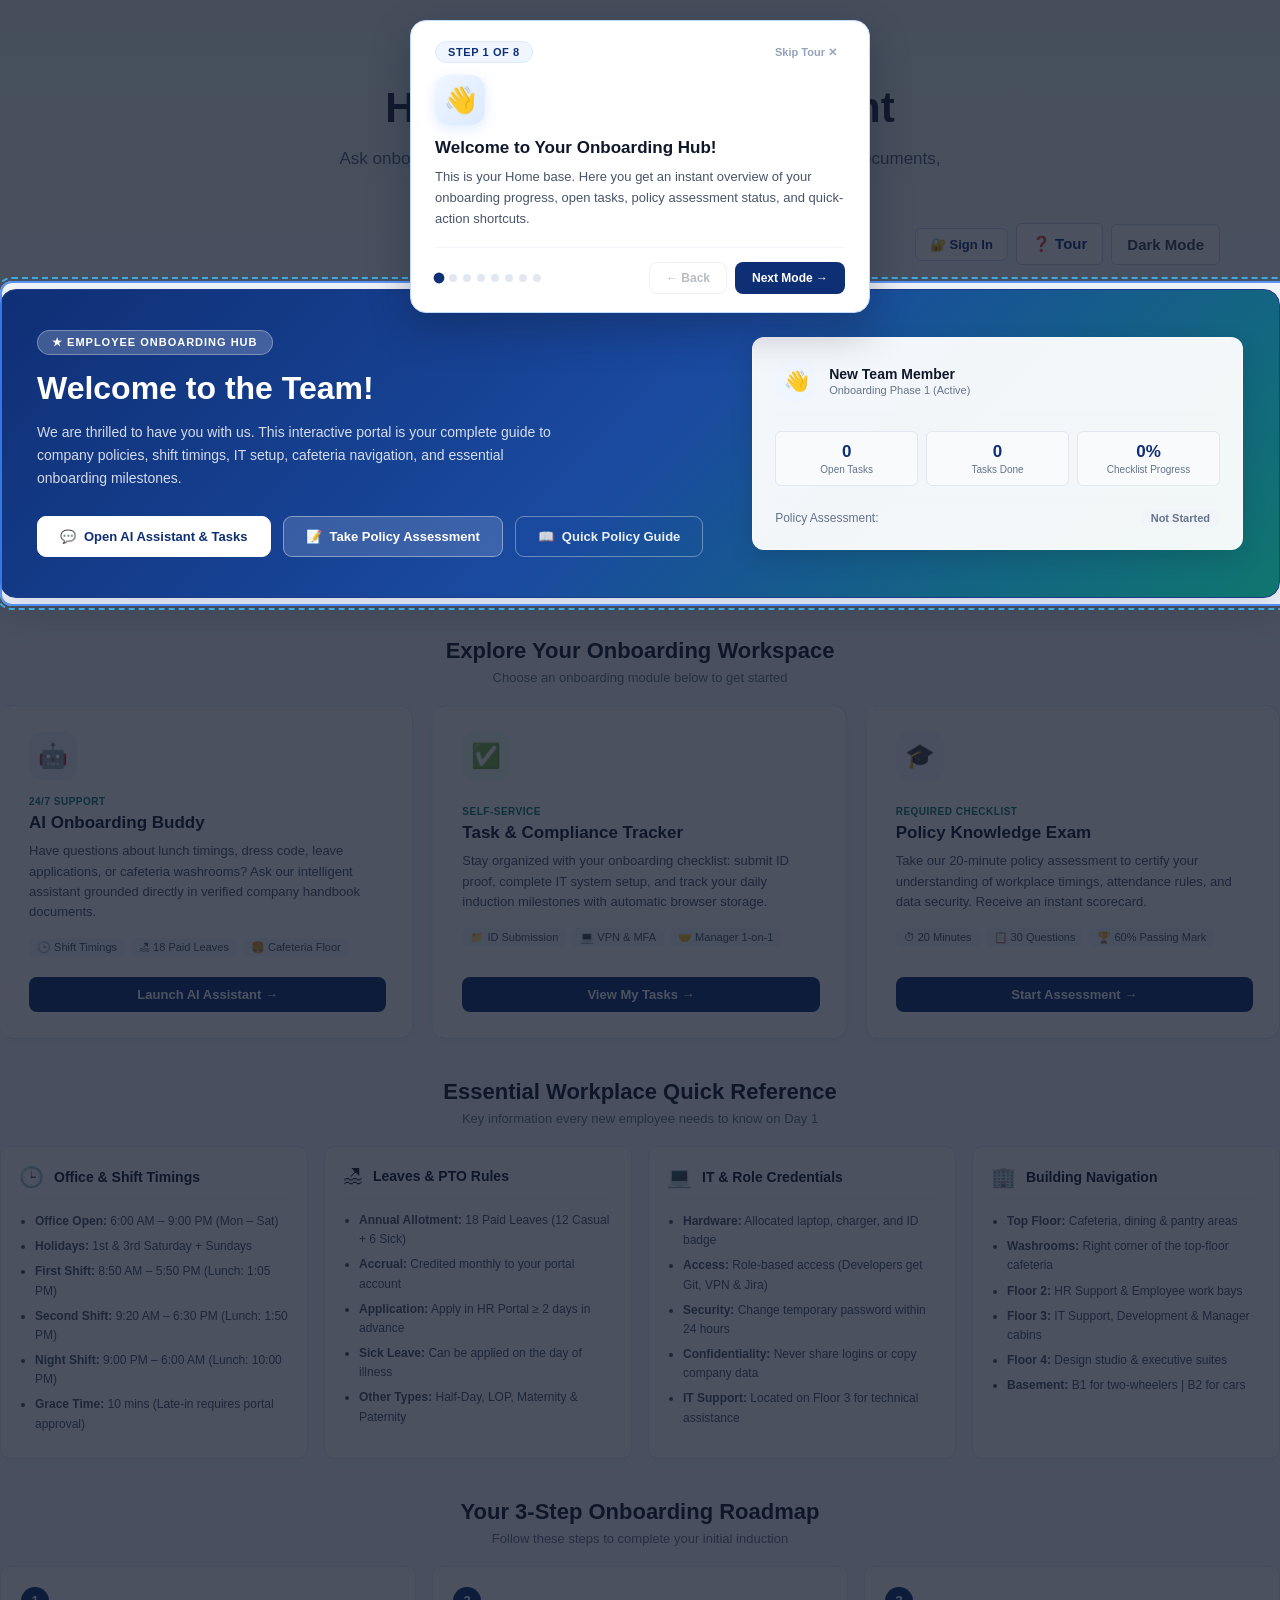
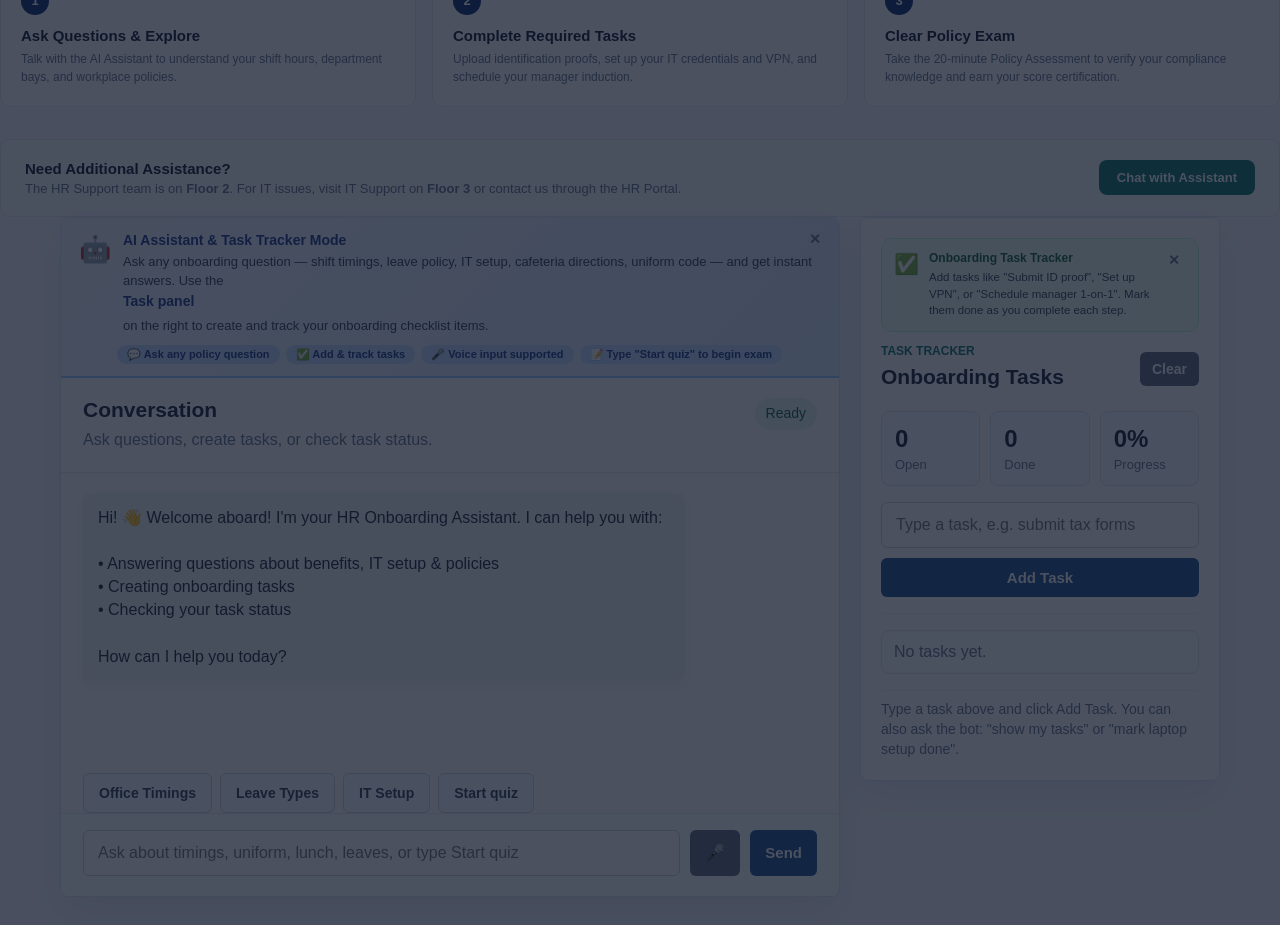
==== index.html @ 6cfcd54a "Update HR onboarding portal Refresh the portal UI and chatbot flows, and add the admin login page.  " ====
<!DOCTYPE html>
<html lang="en">
<head>
  <meta charset="UTF-8">
  <meta name="viewport" content="width=device-width, initial-scale=1.0">
  <title>HR Onboarding Portal</title>
  <link rel="stylesheet" href="style.css">
</head>
<body>
  <header id="pageHero" class="page-hero">
    <div>
      <p class="eyebrow">Employee onboarding portal</p>
      <h1>HR Onboarding Assistant</h1>
      <p>
        Ask onboarding questions grounded in the provided FAQ and policy
        documents, create tasks, and check task status conversationally.
      </p>
    </div>
  </header>

  <nav id="menuTabs" class="menu-tabs" aria-label="Application menu">
    <button type="button" class="menu-btn active" data-menu="home">Home</button>
    <button type="button" class="menu-btn" data-menu="chat">Chat and Tasks</button>
    <button type="button" class="menu-btn" data-menu="exam">Quiz Exam</button>
    <button id="adminNavBtn" type="button" class="menu-btn admin-btn" data-menu="admin" style="display: none;">🛡️ Admin Console</button>
    <div class="nav-right-actions">
      <div id="authNavContainer" class="auth-nav-container">
        <!-- Rendered dynamically by script.js: either Login/Register button or User greeting + Logout -->
        <button id="navAuthBtn" type="button" class="nav-auth-btn" title="Sign In or Create Account">🔐 Sign In</button>
      </div>
      <button id="startTourBtn" type="button" class="tour-trigger-btn" title="Take a tour of all modes">❓ Tour</button>
      <button id="themeToggleBtn" type="button" class="theme-btn">Dark Mode</button>
    </div>
  </nav>

  <!-- HOME LANDING PAGE -->
  <section id="homeMenu" class="home-page menu-page active">
    <!-- Hero Banner with Live Onboarding Badge -->
    <div class="home-hero-card">
      <div class="home-hero-content">
        <span class="home-badge">★ Employee Onboarding Hub</span>
        <h2>Welcome to the Team!</h2>
        <p>
          We are thrilled to have you with us. This interactive portal is your complete guide to company policies, 
          shift timings, IT setup, cafeteria navigation, and essential onboarding milestones.
        </p>
        <div class="home-hero-actions">
          <button type="button" class="home-btn primary" data-goto="chat">
            <span>💬</span> Open AI Assistant &amp; Tasks
          </button>
          <button type="button" class="home-btn secondary" data-goto="exam">
            <span>📝</span> Take Policy Assessment
          </button>
          <a href="#quickReference" class="home-btn outline">
            <span>📖</span> Quick Policy Guide
          </a>
        </div>
      </div>

      <!-- Live Employee Status Widget -->
      <div class="home-status-card">
        <div class="profile-header">
          <div class="profile-avatar" id="homeUserAvatar">👋</div>
          <div>
            <strong id="homeUserName">New Team Member</strong>
            <p id="homeUserRole">Onboarding Phase 1 (Active)</p>
          </div>
        </div>
        <div class="status-metrics-grid">
          <div class="status-metric-box">
            <span class="metric-num" id="homeOpenTasksCount">0</span>
            <span class="metric-label">Open Tasks</span>
          </div>
          <div class="status-metric-box">
            <span class="metric-num" id="homeDoneTasksCount">0</span>
            <span class="metric-label">Tasks Done</span>
          </div>
          <div class="status-metric-box">
            <span class="metric-num" id="homeProgressPercent">0%</span>
            <span class="metric-label">Checklist Progress</span>
          </div>
        </div>
        <div class="status-footer">
          <span>Policy Assessment:</span>
          <span id="homeAssessmentStatus" class="status-pill neutral">Not Started</span>
        </div>
      </div>
    </div>

    <!-- 3 Core Navigation Pathways -->
    <div class="home-section-title">
      <h3>Explore Your Onboarding Workspace</h3>
      <p>Choose an onboarding module below to get started</p>
    </div>

    <div class="home-pathways-grid">
      <!-- Pathway 1: AI Assistant -->
      <article class="pathway-card">
        <div class="pathway-icon blue">🤖</div>
        <div class="pathway-body">
          <span class="pathway-tag">24/7 Support</span>
          <h4>AI Onboarding Buddy</h4>
          <p>
            Have questions about lunch timings, dress code, leave applications, or cafeteria washrooms? 
            Ask our intelligent assistant grounded directly in verified company handbook documents.
          </p>
          <div class="pathway-chips">
            <span class="chip">🕒 Shift Timings</span>
            <span class="chip">🏖 18 Paid Leaves</span>
            <span class="chip">🍔 Cafeteria Floor</span>
          </div>
        </div>
        <button type="button" class="pathway-btn" data-goto="chat">
          Launch AI Assistant →
        </button>
      </article>

      <!-- Pathway 2: Task Tracker -->
      <article class="pathway-card">
        <div class="pathway-icon green">✅</div>
        <div class="pathway-body">
          <span class="pathway-tag">Self-Service</span>
          <h4>Task &amp; Compliance Tracker</h4>
          <p>
            Stay organized with your onboarding checklist: submit ID proof, complete IT system setup, 
            and track your daily induction milestones with automatic browser storage.
          </p>
          <div class="pathway-chips">
            <span class="chip">📁 ID Submission</span>
            <span class="chip">💻 VPN &amp; MFA</span>
            <span class="chip">🤝 Manager 1-on-1</span>
          </div>
        </div>
        <button type="button" class="pathway-btn" data-goto="chat">
          View My Tasks →
        </button>
      </article>

      <!-- Pathway 3: Policy Exam -->
      <article class="pathway-card">
        <div class="pathway-icon purple">🎓</div>
        <div class="pathway-body">
          <span class="pathway-tag">Required Checklist</span>
          <h4>Policy Knowledge Exam</h4>
          <p>
            Take our 20-minute policy assessment to certify your understanding of workplace timings, 
            attendance rules, and data security. Receive an instant scorecard.
          </p>
          <div class="pathway-chips">
            <span class="chip">⏱ 20 Minutes</span>
            <span class="chip">📋 30 Questions</span>
            <span class="chip">🏆 60% Passing Mark</span>
          </div>
        </div>
        <button type="button" class="pathway-btn" data-goto="exam">
          Start Assessment →
        </button>
      </article>
    </div>

    <!-- 4 Essential Pillars Quick Reference -->
    <div id="quickReference" class="home-section-title">
      <h3>Essential Workplace Quick Reference</h3>
      <p>Key information every new employee needs to know on Day 1</p>
    </div>

    <div class="home-pillars-grid">
      <!-- Pillar 1: Timings -->
      <div class="pillar-card">
        <div class="pillar-header">
          <span class="pillar-icon">🕒</span>
          <h4>Office &amp; Shift Timings</h4>
        </div>
        <ul class="pillar-list">
          <li><strong>Office Open:</strong> 6:00 AM – 9:00 PM (Mon – Sat)</li>
          <li><strong>Holidays:</strong> 1st &amp; 3rd Saturday + Sundays</li>
          <li><strong>First Shift:</strong> 8:50 AM – 5:50 PM (Lunch: 1:05 PM)</li>
          <li><strong>Second Shift:</strong> 9:20 AM – 6:30 PM (Lunch: 1:50 PM)</li>
          <li><strong>Night Shift:</strong> 9:00 PM – 6:00 AM (Lunch: 10:00 PM)</li>
          <li><strong>Grace Time:</strong> 10 mins (Late-in requires portal approval)</li>
        </ul>
      </div>

      <!-- Pillar 2: Leaves -->
      <div class="pillar-card">
        <div class="pillar-header">
          <span class="pillar-icon">🏖</span>
          <h4>Leaves &amp; PTO Rules</h4>
        </div>
        <ul class="pillar-list">
          <li><strong>Annual Allotment:</strong> 18 Paid Leaves (12 Casual + 6 Sick)</li>
          <li><strong>Accrual:</strong> Credited monthly to your portal account</li>
          <li><strong>Application:</strong> Apply in HR Portal ≥ 2 days in advance</li>
          <li><strong>Sick Leave:</strong> Can be applied on the day of illness</li>
          <li><strong>Other Types:</strong> Half-Day, LOP, Maternity &amp; Paternity</li>
        </ul>
      </div>

      <!-- Pillar 3: IT & Credentials -->
      <div class="pillar-card">
        <div class="pillar-header">
          <span class="pillar-icon">💻</span>
          <h4>IT &amp; Role Credentials</h4>
        </div>
        <ul class="pillar-list">
          <li><strong>Hardware:</strong> Allocated laptop, charger, and ID badge</li>
          <li><strong>Access:</strong> Role-based access (Developers get Git, VPN &amp; Jira)</li>
          <li><strong>Security:</strong> Change temporary password within 24 hours</li>
          <li><strong>Confidentiality:</strong> Never share logins or copy company data</li>
          <li><strong>IT Support:</strong> Located on Floor 3 for technical assistance</li>
        </ul>
      </div>

      <!-- Pillar 4: Facilities & Floors -->
      <div class="pillar-card">
        <div class="pillar-header">
          <span class="pillar-icon">🏢</span>
          <h4>Building Navigation</h4>
        </div>
        <ul class="pillar-list">
          <li><strong>Top Floor:</strong> Cafeteria, dining &amp; pantry areas</li>
          <li><strong>Washrooms:</strong> Right corner of the top-floor cafeteria</li>
          <li><strong>Floor 2:</strong> HR Support &amp; Employee work bays</li>
          <li><strong>Floor 3:</strong> IT Support, Development &amp; Manager cabins</li>
          <li><strong>Floor 4:</strong> Design studio &amp; executive suites</li>
          <li><strong>Basement:</strong> B1 for two-wheelers | B2 for cars</li>
        </ul>
      </div>
    </div>

    <!-- Onboarding Progression Timeline -->
    <div class="home-section-title">
      <h3>Your 3-Step Onboarding Roadmap</h3>
      <p>Follow these steps to complete your initial induction</p>
    </div>

    <div class="home-steps-grid">
      <div class="step-card">
        <div class="step-badge">1</div>
        <h4>Ask Questions &amp; Explore</h4>
        <p>Talk with the AI Assistant to understand your shift hours, department bays, and workplace policies.</p>
      </div>
      <div class="step-card">
        <div class="step-badge">2</div>
        <h4>Complete Required Tasks</h4>
        <p>Upload identification proofs, set up your IT credentials and VPN, and schedule your manager induction.</p>
      </div>
      <div class="step-card">
        <div class="step-badge">3</div>
        <h4>Clear Policy Exam</h4>
        <p>Take the 20-minute Policy Assessment to verify your compliance knowledge and earn your score certification.</p>
      </div>
    </div>

    <!-- Support Helpdesk Banner -->
    <div class="home-support-banner">
      <div class="support-info">
        <h4>Need Additional Assistance?</h4>
        <p>The HR Support team is on <strong>Floor 2</strong>. For IT issues, visit IT Support on <strong>Floor 3</strong> or contact us through the HR Portal.</p>
      </div>
      <div class="support-actions">
        <button type="button" class="support-btn" data-goto="chat">Chat with Assistant</button>
      </div>
    </div>
  </section>

  <main id="chatMenu" class="app menu-page">
    <section class="chat-panel">
      <!-- Mode Instruction Banner -->
      <div class="mode-instruction-banner chat-mode-banner" id="chatModeInstructions">
        <div class="mode-instr-left">
          <span class="mode-instr-icon">🤖</span>
          <div class="mode-instr-text">
            <strong>AI Assistant &amp; Task Tracker Mode</strong>
            <p>Ask any onboarding question — shift timings, leave policy, IT setup, cafeteria directions, uniform code — and get instant answers. Use the <strong>Task panel</strong> on the right to create and track your onboarding checklist items.</p>
          </div>
        </div>
        <div class="mode-instr-chips">
          <span class="instr-chip">💬 Ask any policy question</span>
          <span class="instr-chip">✅ Add &amp; track tasks</span>
          <span class="instr-chip">🎤 Voice input supported</span>
          <span class="instr-chip">📝 Type "Start quiz" to begin exam</span>
        </div>
        <button class="mode-instr-close" id="closeChatBanner" title="Dismiss">✕</button>
      </div>

      <header class="top-bar">
        <div>
          <h2>Conversation</h2>
          <p>Ask questions, create tasks, or check task status.</p>
        </div>
        <span id="quizBadge" class="status-dot">Ready</span>
      </header>

      <div id="chatBox" class="chat-box" aria-live="polite"></div>


      <div class="quick-actions">
        <button type="button" class="quick-btn">Office Timings</button>
        <button type="button" class="quick-btn">Leave Types</button>
        <button type="button" class="quick-btn">IT Setup</button>
        <button type="button" class="quick-btn">Start quiz</button>
      </div>

      <form id="chatForm" class="chat-form">
        <input
          id="userInput"
          type="text"
          placeholder="Ask about timings, uniform, lunch, leaves, or type Start quiz"
          autocomplete="off"
          required
        >
        <button id="micBtn" type="button" class="mic-btn" title="Speak to Assistant">🎤</button>
        <button type="submit">Send</button>
      </form>
    </section>

    <aside class="side-panel">
      <section class="task-panel">
        <!-- Task Mode Mini-instruction -->
        <div class="task-mode-hint" id="taskModeHint">
          <span class="task-hint-icon">✅</span>
          <div>
            <strong>Onboarding Task Tracker</strong>
            <p>Add tasks like "Submit ID proof", "Set up VPN", or "Schedule manager 1-on-1". Mark them done as you complete each step.</p>
          </div>
          <button class="mode-instr-close" id="closeTaskHint" title="Dismiss">✕</button>
        </div>

        <div class="task-header">

          <div>
            <p class="eyebrow">Task tracker</p>
            <h2>Onboarding Tasks</h2>
          </div>
          <button id="clearTasksBtn" type="button">Clear</button>
        </div>
        <div class="task-summary">
          <div>
            <span id="openCount">0</span>
            <p>Open</p>
          </div>
          <div>
            <span id="doneCount">0</span>
            <p>Done</p>
          </div>
          <div>
            <span id="progressCount">0%</span>
            <p>Progress</p>
          </div>
        </div>
        <form id="taskForm" class="task-form">
          <input
            id="taskInput"
            type="text"
            placeholder="Type a task, e.g. submit tax forms"
            autocomplete="off"
            required
          >
          <button type="submit">Add Task</button>
        </form>
        <ul id="taskList" class="task-list"></ul>
        <p class="hint">
          Type a task above and click Add Task. You can also ask the bot:
          "show my tasks" or "mark laptop setup done".
        </p>
      </section>
    </aside>
  </main>

  <section id="examMenu" class="exam-page menu-page">
    <!-- Exam Mode Instruction Banner -->
    <div class="mode-instruction-banner exam-mode-banner" id="examModeInstructions">
      <div class="mode-instr-left">
        <span class="mode-instr-icon">📝</span>
        <div class="mode-instr-text">
          <strong>Policy Assessment Exam Mode</strong>
          <p>This is a <strong>30-question, 20-minute timed exam</strong> based on official HR policy documents. Read each question carefully and select one answer. You can mark questions for review and navigate freely. The exam auto-submits when the timer ends.</p>
        </div>
      </div>
      <div class="mode-instr-chips">
        <span class="instr-chip exam-chip">⏱ 20 Minutes Timed</span>
        <span class="instr-chip exam-chip">📋 30 MCQ Questions</span>
        <span class="instr-chip exam-chip">🏆 60% to Pass</span>
        <span class="instr-chip exam-chip">🔖 Mark for Review Available</span>
        <span class="instr-chip exam-chip">⌨️ Keyboard: A/B/C or 1/2/3 to answer</span>
      </div>
      <button class="mode-instr-close" id="closeExamBanner" title="Dismiss">✕</button>
    </div>

    <div class="exam-shell">
      <header class="exam-mainbar">
        <div class="exam-breadcrumb">
          <button id="breadcrumbBackBtn" type="button" class="breadcrumb-back-btn" title="Go back">&#8592;</button>
          <span>HR Onboarding Test</span>
          <span>›</span>
          <span>Policy Assessment</span>
        </div>
        <div class="exam-top-actions">
          <button id="backToChatBtn" type="button" class="exam-link-btn">Exit</button>
          <button id="submitAnswerBtn" type="button" class="review-submit-btn" disabled>Review and Submit</button>
        </div>
      </header>

      <div class="exam-layout not-started">
        <aside class="exam-palette-panel">
          <p class="palette-title">Questions</p>
          <div id="questionPalette" class="question-palette"></div>
          <div class="palette-legend">
            <div class="legend-item"><span class="legend-dot answered"></span> Answered</div>
            <div class="legend-item"><span class="legend-dot skipped"></span> Skipped</div>
            <div class="legend-item"><span class="legend-dot reviewed"></span> Review</div>
            <div class="legend-item"><span class="legend-dot not-visited"></span> Unvisited</div>
          </div>
        </aside>

        <main class="exam-main-panel">
          <header class="exam-header">
            <div>
              <p class="eyebrow">Quiz exam</p>
              <h2>Onboarding Policy Assessment</h2>
              <p>Answer one question at a time. Select the best option and submit.</p>
            </div>
            <span id="examStatus" class="status-dot">Not started</span>
          </header>

          <div class="exam-card">
            <div class="exam-top">
              <span id="examCounter">Question 0 of 0</span>
              <span id="examScore">Score: 0</span>
            </div>
            <div class="exam-progress">
              <div id="examProgressFill"></div>
            </div>
            <h3 id="examQuestion">Click Start Exam to begin.</h3>
            <div id="examOptions" class="exam-options"></div>
            <p id="examResult" class="exam-result"></p>

            <!-- In-exam navigation actions -->
            <div id="inExamActions" class="exam-actions" style="display: none;">
              <button id="prevQuestionBtn" type="button" class="exam-nav-btn" disabled>← Previous</button>
              <button id="clearAnswerBtn" type="button" class="clear-response-btn" disabled>Clear Response</button>
              <button id="markReviewBtn" type="button" class="mark-review-btn">Mark for Review</button>
              <button id="nextQuestionBtn" type="button" class="exam-nav-btn" disabled>Save and Next →</button>
              <button id="bottomReviewBtn" type="button" class="bottom-submit-btn">Review &amp; Submit</button>
            </div>

            <!-- Pre-exam action (Instructions screen only) -->
            <div id="preExamActions" class="exam-actions">
              <button id="startExamBtn" type="button">Start Exam</button>
            </div>
          </div>
        </main>

        <aside class="exam-side-panel">
          <section class="timer-card">
            <div id="examTimer" class="timer-value">20:00</div>
            <div class="timer-labels">
              <span>Min</span>
              <span>Sec</span>
            </div>
            <button id="aboutTestBtn" type="button" class="side-soft-btn">About Test</button>
            <button id="readInstructionsBtn" type="button" class="side-soft-btn">Read Instructions</button>
          </section>

          <section class="overview-card">
            <h3>Overview</h3>
            <dl>
              <div><dt>Total Questions</dt><dd id="totalQuestionsCount">0</dd></div>
              <div><dt>Visited</dt><dd id="visitedCount">0</dd></div>
              <div><dt>Not Visited</dt><dd id="notVisitedCount">0</dd></div>
              <div><dt>Answered</dt><dd id="answeredCount">0</dd></div>
              <div><dt>Marked Review</dt><dd id="reviewedCount">0</dd></div>
              <div><dt>Not Answered</dt><dd id="notAnsweredCount">0</dd></div>
            </dl>
          </section>
        </aside>
      </div>
    </div>

    <!-- Exam Interactive Modals -->
    <div id="examModalOverlay" class="exam-modal-overlay" style="display: none;">
      <!-- About Test Modal -->
      <div id="aboutTestModal" class="exam-modal-card" style="display: none;">
        <div class="modal-header">
          <h3>About Onboarding Assessment</h3>
          <button type="button" class="modal-close-btn" data-close="aboutTestModal">×</button>
        </div>
        <div class="modal-body">
          <p>This assessment evaluates your understanding of key company policies, workplace guidelines, and operational procedures.</p>
          <ul class="modal-list">
            <li><strong>Duration:</strong> 20:00 Minutes timed assessment</li>
            <li><strong>Total Questions:</strong> 30 multiple-choice questions grounded in official HR documents</li>
            <li><strong>Passing Mark:</strong> 60% required to clear onboarding policy check</li>
            <li><strong>Topics Covered:</strong> Timings, leave rules, IT credentials, office navigation, holidays, safety &amp; conduct</li>
          </ul>
        </div>
        <div class="modal-footer">
          <button type="button" class="modal-action-btn primary" data-close="aboutTestModal">Got it, Return to Exam</button>
        </div>
      </div>

      <!-- Instructions Modal -->
      <div id="instructionsModal" class="exam-modal-card" style="display: none;">
        <div class="modal-header">
          <h3>Exam Instructions</h3>
          <button type="button" class="modal-close-btn" data-close="instructionsModal">×</button>
        </div>
        <div class="modal-body">
          <ul class="modal-list">
            <li><strong>Single Choice:</strong> Choose one option for each question.</li>
            <li><strong>Navigation:</strong> Use <em>Save and Next</em> or <em>Previous</em>, or jump directly using the question palette.</li>
            <li><strong>Mark for Review:</strong> Purple buttons mark questions to double check before submission.</li>
            <li><strong>Auto-Submit:</strong> When the countdown timer reaches 00:00, your test auto-submits.</li>
            <li><strong>Keyboard Shortcuts:</strong> Press <strong>1, 2, 3</strong> or <strong>A, B, C</strong> to pick options, <strong>Enter</strong> for next question, <strong>M</strong> to mark for review.</li>
          </ul>
        </div>
        <div class="modal-footer">
          <button type="button" class="modal-action-btn primary" data-close="instructionsModal">Close Instructions</button>
        </div>
      </div>

      <!-- Submit Confirmation Modal -->
      <div id="submitConfirmModal" class="exam-modal-card" style="display: none;">
        <div class="modal-header">
          <h3>Submit Policy Assessment</h3>
          <button type="button" class="modal-close-btn" data-close="submitConfirmModal">×</button>
        </div>
        <div class="modal-body">
          <p>Please review your answers summary before final submission:</p>
          <div class="modal-summary-grid">
            <div class="summary-stat-box"><span id="modalTotalCount" class="stat-num">0</span><span class="stat-lbl">Total</span></div>
            <div class="summary-stat-box answered"><span id="modalAnsweredCount" class="stat-num">0</span><span class="stat-lbl">Answered</span></div>
            <div class="summary-stat-box skipped"><span id="modalUnansweredCount" class="stat-num">0</span><span class="stat-lbl">Unanswered</span></div>
            <div class="summary-stat-box reviewed"><span id="modalReviewedCount" class="stat-num">0</span><span class="stat-lbl">For Review</span></div>
          </div>
          <p class="modal-subtext">Once submitted, you will immediately receive your verified score card.</p>
        </div>
        <div class="modal-footer">
          <button id="modalConfirmSubmitBtn" type="button" class="modal-action-btn primary">Yes, Submit Final Exam</button>
          <button type="button" class="modal-action-btn secondary" data-close="submitConfirmModal">Keep Reviewing</button>
        </div>
      </div>

      <!-- Exit Confirmation Modal -->
      <div id="exitConfirmModal" class="exam-modal-card" style="display: none;">
        <div class="modal-header">
          <h3>Exit Assessment?</h3>
          <button type="button" class="modal-close-btn" data-close="exitConfirmModal">×</button>
        </div>
        <div class="modal-body">
          <p>⚠️ Your exam is currently running!</p>
          <p>If you exit now, your current answers and timer progress will be lost.</p>
        </div>
        <div class="modal-footer">
          <button id="modalConfirmExitBtn" type="button" class="modal-action-btn danger">Exit Anyway</button>
          <button type="button" class="modal-action-btn secondary" data-close="exitConfirmModal">Resume Exam</button>
        </div>
      </div>
    </div>
  </section>

  <!-- ADMIN CONSOLE DASHBOARD -->
  <section id="adminMenu" class="admin-page menu-page" style="display:none;">
    <div class="admin-console-wrap">

      <!-- Admin Console Header -->
      <div class="admin-console-header">
        <div class="admin-header-left">
          <span class="admin-badge-pill">🛡️ Admin Console</span>
          <div>
            <h2 id="adminConsoleName">HR Director — Dr. Evelyn Vance</h2>
            <p id="adminConsoleRole">System Administrator • Full Permissions Active</p>
          </div>
        </div>
        <button id="adminLogoutBtn" type="button" class="admin-logout-btn">⬅ Logout Admin</button>
      </div>

      <!-- Permission Chips Row -->
      <div class="admin-perm-row">
        <span class="admin-perm-chip active">✓ Employee Management</span>
        <span class="admin-perm-chip active">✓ Policy &amp; Exam Override</span>
        <span class="admin-perm-chip active">✓ System Audit Logs</span>
        <span class="admin-perm-chip active">✓ Floor &amp; Shift Auth</span>
        <span class="admin-perm-chip active">✓ Master Task Approval</span>
      </div>

      <!-- Stats Overview Cards -->
      <div class="admin-stats-grid">
        <div class="admin-stat-card">
          <span class="admin-stat-num" id="adminStatTotal">0</span>
          <span class="admin-stat-lbl">Total Employees</span>
        </div>
        <div class="admin-stat-card green">
          <span class="admin-stat-num" id="adminStatActive">0</span>
          <span class="admin-stat-lbl">Active Accounts</span>
        </div>
        <div class="admin-stat-card amber">
          <span class="admin-stat-num" id="adminStatPending">0</span>
          <span class="admin-stat-lbl">Pending Verification</span>
        </div>
        <div class="admin-stat-card blue">
          <span class="admin-stat-num" id="adminStatAvgScore">—</span>
          <span class="admin-stat-lbl">Avg. Exam Score</span>
        </div>
      </div>

      <!-- System Controls -->
      <div class="admin-controls-bar">
        <button type="button" class="admin-ctrl-btn primary" id="adminRefreshBtn">🔄 Refresh Data</button>
        <button type="button" class="admin-ctrl-btn secondary" id="adminClearScoresBtn">🗑️ Reset All Exam Scores</button>
        <button type="button" class="admin-ctrl-btn danger" id="adminClearUsersBtn">⚠️ Clear Employee Registry</button>
      </div>

      <!-- Employee Registry Table -->
      <div class="admin-table-section">
        <h3 class="admin-section-title">📋 Employee Registry</h3>
        <div class="admin-table-wrap">
          <table class="admin-table" id="adminEmployeeTable">
            <thead>
              <tr>
                <th>#</th>
                <th>Full Name</th>
                <th>Employee ID</th>
                <th>Email</th>
                <th>Department</th>
                <th>Shift</th>
                <th>Exam Score</th>
                <th>Actions</th>
              </tr>
            </thead>
            <tbody id="adminEmployeeTableBody">
              <tr><td colspan="8" class="admin-table-empty">No employee records found.</td></tr>
            </tbody>
          </table>
        </div>
      </div>

      <!-- Audit Log Section -->
      <div class="admin-audit-section">
        <h3 class="admin-section-title">📜 System Audit Log</h3>
        <div class="admin-audit-log" id="adminAuditLog">
          <p class="admin-audit-empty">No audit events recorded yet.</p>
        </div>
      </div>

    </div>
  </section>

  <!-- AUTHENTICATION MODAL (SIGN IN / REGISTER) -->
  <div id="authModalOverlay" class="auth-modal-overlay" style="display: none;">
    <div class="auth-modal-card">
      <div class="auth-modal-header">
        <div class="auth-modal-title-wrap">
          <div class="auth-logo-icon">🛡️</div>
          <div>
            <h3 id="authModalTitle">Employee Authentication</h3>
            <p>Access your personalized HR onboarding records</p>
          </div>
        </div>
        <button id="authModalCloseBtn" type="button" class="auth-close-btn" title="Close">✕</button>
      </div>

      <!-- Auth Tabs Switcher -->
      <div class="auth-tabs">
        <button id="tabSignInBtn" type="button" class="auth-tab-btn active">Employee Sign In</button>
        <button id="tabRegisterBtn" type="button" class="auth-tab-btn">Register Account</button>
        <a id="tabAdminBtn" href="adminlogin/" class="auth-tab-btn admin-tab" style="text-decoration: none; text-align: center; display: flex; align-items: center; justify-content: center;">🛡️ Admin Login</a>
      </div>

      <!-- Feedback / Alert Banner -->
      <div id="authAlertBanner" class="auth-alert-banner" style="display: none;"></div>

      <!-- SIGN IN FORM (EMPLOYEE) -->
      <form id="signInForm" class="auth-form">
        <div class="auth-field">
          <label for="loginEmail">Company Email or Employee ID</label>
          <input
            id="loginEmail"
            type="text"
            placeholder="e.g. alex.mercer@company.com or EMP-1042"
            autocomplete="username"
            required
          >
        </div>
        <div class="auth-field">
          <label for="loginPassword">Password</label>
          <div class="password-input-wrap">
            <input
              id="loginPassword"
              type="password"
              placeholder="Enter your account password"
              autocomplete="current-password"
              required
            >
            <button type="button" class="toggle-password-btn" data-target="loginPassword">👁</button>
          </div>
        </div>
        <div class="auth-form-extra">
          <label class="remember-label">
            <input id="rememberMeCheck" type="checkbox" checked>
            <span>Keep me signed in</span>
          </label>
          <span class="auth-hint-link">Forgot password? Contact Floor 3 IT</span>
        </div>
        <button type="submit" class="auth-submit-btn primary">
          <span>🔓</span> Sign In as Employee
        </button>
        <div class="demo-quick-login">
          <span>Demo Account:</span>
          <button type="button" id="quickDemoLoginBtn" class="quick-demo-btn">
            Sign In as <strong>Alex Mercer</strong> (Engineer)
          </button>
        </div>
      </form>

      <!-- ADMIN LOGIN FORM (REQUIRED CREDENTIALS & FULL PERMISSIONS) -->
      <form id="adminLoginForm" class="auth-form" style="display: none;">
        <div class="admin-notice-badge">
          <span>⚠️</span>
          <span><strong>Restricted Access:</strong> Requires executive administrative credentials and security tokens.</span>
        </div>
        <div class="auth-field">
          <label for="adminEmail">Admin System ID or Corporate Email</label>
          <input
            id="adminEmail"
            type="text"
            placeholder="e.g. admin@company.com or ADM-001"
            autocomplete="username"
            required
          >
        </div>
        <div class="auth-field">
          <label for="adminPassword">Master Admin Password</label>
          <div class="password-input-wrap">
            <input
              id="adminPassword"
              type="password"
              placeholder="Enter administrative master password"
              autocomplete="current-password"
              required
            >
            <button type="button" class="toggle-password-btn" data-target="adminPassword">👁</button>
          </div>
        </div>
        <div class="auth-grid-2">
          <div class="auth-field">
            <label for="adminPin">Security PIN (6 Digits)</label>
            <input
              id="adminPin"
              type="password"
              maxlength="6"
              placeholder="e.g. 998877"
              required
            >
          </div>
          <div class="auth-field">
            <label for="adminAuthCode">Department Authority Key</label>
            <input
              id="adminAuthCode"
              type="text"
              placeholder="e.g. SEC-HR-2026"
              required
            >
          </div>
        </div>

        <!-- Permissions Manifest -->
        <div class="admin-permissions-box">
          <span class="perm-title">Granted Admin Privileges Upon Verification:</span>
          <div class="perm-list">
            <span class="perm-chip">✓ Full Employee Management</span>
            <span class="perm-chip">✓ Policy &amp; Exam Override</span>
            <span class="perm-chip">✓ System Audit Logs</span>
            <span class="perm-chip">✓ Floor &amp; Shift Authorizations</span>
            <span class="perm-chip">✓ Master Task Approval</span>
          </div>
        </div>

        <button type="submit" class="auth-submit-btn admin-submit">
          <span>🛡️</span> Authenticate &amp; Launch Admin Console
        </button>

        <div class="demo-quick-login">
          <span>Admin Demo:</span>
          <button type="button" id="quickDemoAdminBtn" class="quick-demo-btn admin-demo-btn">
            Quick Sign In as <strong>HR Director Vance</strong> (Admin)
          </button>
        </div>
      </form>

      <!-- REGISTER FORM -->
      <form id="registerForm" class="auth-form" style="display: none;">
        <div class="auth-grid-2">
          <div class="auth-field">
            <label for="regFullName">Full Legal Name</label>
            <input
              id="regFullName"
              type="text"
              placeholder="e.g. Alex Mercer"
              required
            >
          </div>
          <div class="auth-field">
            <label for="regEmpId">Employee ID</label>
            <input
              id="regEmpId"
              type="text"
              placeholder="e.g. EMP-2048"
              required
            >
          </div>
        </div>
        <div class="auth-field">
          <label for="regEmail">Company Work Email</label>
          <input
            id="regEmail"
            type="email"
            placeholder="e.g. alex.mercer@company.com"
            autocomplete="email"
            required
          >
        </div>
        <div class="auth-grid-2">
          <div class="auth-field">
            <label for="regDept">Department</label>
            <select id="regDept" class="auth-select" required>
              <option value="">Select Department...</option>
              <option value="Software Development">Software Development (Floor 3)</option>
              <option value="IT Support">IT Support (Floor 3)</option>
              <option value="HR & People Operations">HR &amp; People Operations (Floor 2)</option>
              <option value="Product & Design">Product &amp; Design (Floor 4)</option>
              <option value="Operations & Admin">Operations &amp; Admin (Floor 3)</option>
              <option value="Production">Production (Floor 1)</option>
            </select>
          </div>
          <div class="auth-field">
            <label for="regShift">Shift Schedule</label>
            <select id="regShift" class="auth-select" required>
              <option value="Shift 1">Shift 1 (8:50 AM – 5:50 PM)</option>
              <option value="Shift 2">Shift 2 (9:20 AM – 6:30 PM)</option>
              <option value="Night Shift">Night Shift (9:00 PM – 6:00 AM)</option>
            </select>
          </div>
        </div>
        <div class="auth-grid-2">
          <div class="auth-field">
            <label for="regPassword">Password (Min. 6 chars)</label>
            <div class="password-input-wrap">
              <input
                id="regPassword"
                type="password"
                placeholder="Choose secure password"
                minlength="6"
                autocomplete="new-password"
                required
              >
              <button type="button" class="toggle-password-btn" data-target="regPassword">👁</button>
            </div>
          </div>
          <div class="auth-field">
            <label for="regPasswordConfirm">Confirm Password</label>
            <div class="password-input-wrap">
              <input
                id="regPasswordConfirm"
                type="password"
                placeholder="Re-enter password"
                minlength="6"
                autocomplete="new-password"
                required
              >
              <button type="button" class="toggle-password-btn" data-target="regPasswordConfirm">👁</button>
            </div>
          </div>
        </div>
        <label class="terms-label">
          <input id="acceptPolicyCheck" type="checkbox" required>
          <span>I agree to company data privacy and acceptable asset use policies</span>
        </label>
        <button type="submit" class="auth-submit-btn secondary">
          <span>✨</span> Create Employee Account
        </button>
      </form>

      <div class="auth-modal-footer">
        <span class="auth-security-badge">🔒 256-Bit Encrypted Client Storage</span>
        <span class="auth-switch-text" id="authSwitchPrompt">
          Need an account? <a href="#" id="authSwitchLink">Register here</a>
        </span>
      </div>
    </div>
  </div>

  <!-- FIRST-TIME GUIDED SPOTLIGHT TOUR -->
  <div id="tourOverlay" class="tour-overlay" style="display:none;">
    <div id="tourSpotlight" class="tour-spotlight"></div>
    <div id="tourTooltip" class="tour-tooltip">
      <div class="tour-tooltip-header">
        <span id="tourStepLabel" class="tour-step-label">Step 1 of 8</span>
        <button id="tourSkipBtn" type="button" class="tour-skip-btn">Skip Tour ✕</button>
      </div>
      <div id="tourIcon" class="tour-icon">👋</div>
      <h3 id="tourTitle" class="tour-title">Welcome!</h3>
      <p id="tourDesc" class="tour-desc">Description here</p>
      <div class="tour-nav">
        <div class="tour-dots" id="tourDots"></div>
        <div class="tour-nav-btns">
          <button id="tourPrevBtn" type="button" class="tour-btn outline" disabled>← Back</button>
          <button id="tourNextBtn" type="button" class="tour-btn primary">Next →</button>
        </div>
      </div>
    </div>
  </div>

  <script src="script.js"></script>
</body>
</html>
---- style.css ----
* {
  box-sizing: border-box;
}

body {
  margin: 0;
  font-family: Arial, Helvetica, sans-serif;
  color: #182235;
  background: linear-gradient(180deg, #e9f4f1 0, #f6f8fb 310px, #f6f8fb 100%);
}

.page-hero,
.company-section,
.handbook-section,
.menu-tabs,
.exam-page,
.app {
  width: min(1160px, 94vw);
  margin: 0 auto;
}

.page-hero {
  padding: 48px 0 24px;
  text-align: center;
}

.page-hero h1 {
  max-width: 720px;
  margin: 0 auto 14px;
  font-size: 42px;
  line-height: 1.1;
}

.page-hero p {
  max-width: 640px;
  margin: 0 auto 0;
  color: #526173;
  font-size: 17px;
  line-height: 1.6;
}

.page-hero .eyebrow {
  text-align: center;
  margin-bottom: 10px;
}

.company-section {
  display: grid;
  grid-template-columns: 1.6fr 1fr 1fr 1fr;
  gap: 14px;
  margin-bottom: 20px;
}

.company-card,
.handbook-section,
.chat-panel,
.info-panel,
.task-panel {
  background: #ffffff;
  border: 1px solid #dbe5ed;
  border-radius: 8px;
  box-shadow: 0 16px 36px rgba(30, 50, 70, 0.08);
}

.company-card {
  min-height: 145px;
  padding: 18px;
}

.company-card h2,
.company-card h3 {
  margin: 0 0 8px;
}

.company-card p {
  margin-bottom: 0;
  color: #5f6d7e;
  line-height: 1.5;
}

.handbook-section {
  padding: 20px;
  margin-bottom: 20px;
}

.handbook-heading {
  margin-bottom: 16px;
}

.handbook-heading p {
  margin-bottom: 0;
  color: #66758a;
}

.handbook-grid {
  display: grid;
  grid-template-columns: repeat(4, 1fr);
  gap: 12px;
}

.handbook-grid article {
  padding: 14px;
  border: 1px solid #e2e8f0;
  border-radius: 8px;
  background: #fbfdff;
}

.handbook-grid h3 {
  margin-bottom: 8px;
}

.handbook-grid p {
  margin-bottom: 0;
  color: #5f6d7e;
  line-height: 1.45;
}

.menu-tabs {
  display: flex;
  align-items: center;
  justify-content: center;
  gap: 10px;
  margin-bottom: 24px;
  position: relative;
}

.menu-btn {
  background: #ffffff;
  color: #334155;
  border: 1px solid #cbd5df;
}

.menu-btn.active {
  background: #0f766e;
  color: #ffffff;
  border-color: #0f766e;
}

.nav-right-actions {
  position: absolute;
  right: 0;
  display: flex;
  align-items: center;
  gap: 8px;
}

.tour-trigger-btn {
  background: #ffffff;
  color: #0f2f75;
  border: 1px solid #cbd5df;
  font-weight: 700;
  transition: all 0.2s;
}

.tour-trigger-btn:hover {
  background: #eff6ff;
  border-color: #93c5fd;
}

body.dark-mode .tour-trigger-btn {
  background: #1e293b;
  border-color: #475569;
  color: #93c5fd;
}

.theme-btn {
  background: #ffffff;
  color: #334155;
  border: 1px solid #cbd5df;
}

/* Breadcrumb Back Arrow Button */
.breadcrumb-back-btn {
  background: transparent;
  border: none;
  color: #334155;
  font-size: 18px;
  font-weight: bold;
  cursor: pointer;
  padding: 4px 10px 4px 4px;
  border-radius: 4px;
  line-height: 1;
  transition: background 0.15s, color 0.15s;
}

.breadcrumb-back-btn:hover {
  background: #f1f5f9;
  color: #0f2f75;
}

body.dark-mode .breadcrumb-back-btn {
  color: #cbd5e1;
}

body.dark-mode .breadcrumb-back-btn:hover {
  background: #1e293b;
  color: #38bdf8;
}

.menu-page {
  display: none;
}

.menu-page.active {
  display: grid;
}

.app {
  min-height: calc(100vh - 260px);
  padding-bottom: 28px;
  display: grid;
  grid-template-columns: minmax(0, 1fr) 360px;
  gap: 20px;
}

.chat-panel {
  min-height: 680px;
  display: flex;
  flex-direction: column;
  overflow: hidden;
}

.exam-page.active {
  display: block;
  position: fixed;
  inset: 0;
  z-index: 20;
  width: 100vw;
  min-height: 100vh;
  overflow: auto;
  background: #0d1424;
  padding: 0;
}

.exam-page.active::after {
  content: "";
  position: fixed;
  left: 0;
  right: 0;
  bottom: 0;
  height: 2px;
  background: #6b5b2a;
}

.exam-shell {
  width: min(1095px, 85vw);
  min-height: calc(100vh - 28px);
  margin: 0 auto 0 0;
  background: #172235;
  border: 1px solid #34445d;
  border-radius: 8px;
  box-shadow: none;
  overflow: hidden;
}

.exam-header {
  padding: 19px 18px 20px;
  border-bottom: 1px solid #34445d;
  display: flex;
  justify-content: space-between;
  gap: 16px;
}

.exam-header p {
  margin-bottom: 0;
  color: #f8fafc;
}

.exam-header .eyebrow {
  color: #f8fafc;
}

.exam-header h2 {
  color: #ffffff;
  font-size: 22px;
  line-height: 1.1;
}

.exam-card {
  padding: 24px 20px 96px;
  min-height: calc(100vh - 132px);
}

.exam-top {
  display: flex;
  justify-content: space-between;
  gap: 14px;
  margin-bottom: 15px;
  color: #f8fafc;
  font-weight: bold;
}

.exam-progress {
  height: 10px;
  margin-bottom: 28px;
  overflow: hidden;
  border-radius: 999px;
  background: #43536b;
}

#examProgressFill {
  width: 0%;
  height: 100%;
  background: #245ca5;
}

#examQuestion {
  margin-bottom: 17px;
  color: #ffffff;
  font-size: 25px;
  line-height: 1.35;
}

.exam-options {
  display: grid;
  gap: 11px;
  margin-bottom: 60px;
}

.exam-option {
  width: 100%;
  padding: 13px 15px;
  border: 1px solid #42536d;
  border-radius: 8px;
  background: #111a2b;
  color: #ffffff;
  text-align: left;
  font-weight: bold;
}

.exam-option.selected {
  border-color: #4f8bd6;
  background: #17355c;
}

.exam-option:hover {
  border-color: #4f8bd6;
  background: #15243b;
}

.exam-option.correct {
  border-color: #15803d;
  background: #dcfce7;
  color: #14532d;
}

.exam-review {
  display: grid;
  gap: 12px;
  margin-top: 18px;
}

.review-item {
  padding: 14px;
  border: 1px solid #dbe5ed;
  border-radius: 8px;
  background: #fbfdff;
}

.review-item.correct {
  border-color: #15803d;
  background: #f0fdf4;
  color: #14532d;
}

.review-item.wrong {
  border-color: #b42318;
  background: #fef2f2;
  color: #7f1d1d;
}

.review-item strong {
  display: block;
  margin-bottom: 8px;
}

.exam-option.wrong {
  border-color: #b42318;
  background: #fee2e2;
  color: #7f1d1d;
}

.exam-option:disabled {
  cursor: not-allowed;
}

.exam-result {
  min-height: 28px;
  color: #f8fafc;
  font-weight: bold;
  white-space: pre-line;
}

.exam-actions {
  display: flex;
  flex-wrap: wrap;
  gap: 10px;
}

.exam-actions button {
  border: 1px solid transparent;
  border-radius: 7px;
  padding: 12px 17px;
  color: #ffffff;
  font-weight: bold;
}

#startExamBtn {
  background: #174f93;
  border-color: #f7e7bd;
  box-shadow: 0 0 0 1px #f7e7bd inset;
}

#nextQuestionBtn {
  background: #235a9f;
}

#submitAnswerBtn {
  min-width: 126px;
  background: #1d579d;
}

.secondary-btn {
  background: #5d6c7f;
}

.exam-mainbar {
  height: 48px;
  display: flex;
  align-items: center;
  justify-content: space-between;
  padding: 0 20px;
  background: #ffffff;
  border-bottom: 1px solid #d8dee9;
  color: #111827;
}

.exam-breadcrumb {
  display: flex;
  align-items: center;
  gap: 10px;
  font-size: 14px;
}

.exam-top-actions {
  display: flex;
  align-items: center;
  gap: 14px;
}

.exam-link-btn {
  padding: 8px 0;
  background: transparent;
  color: #111827;
  text-decoration: underline;
}

.review-submit-btn {
  background: #0f2f75;
}

.exam-page.active {
  background: #f2f4f8;
}

.exam-shell {
  width: 100vw;
  min-height: 100vh;
  margin: 0;
  border: 0;
  border-radius: 0;
  background: #f2f4f8;
}

.exam-layout {
  display: grid;
  grid-template-columns: 200px minmax(420px, 1fr) 248px;
  min-height: calc(100vh - 48px);
}

.exam-palette-panel {
  padding: 14px;
  overflow-y: auto;
  background: #ffffff;
  border-right: 1px solid #d8dee9;
}

.palette-title {
  margin-bottom: 12px;
  color: #334155;
  font-size: 14px;
  font-weight: bold;
}

.question-palette {
  display: grid;
  grid-template-columns: repeat(5, 1fr);
  gap: 8px;
}

.palette-btn {
  min-height: 32px;
  padding: 7px 0;
  border: 1px solid #cfd7e4;
  border-radius: 6px;
  background: #f8fafc;
  color: #111827;
  font-weight: bold;
}

.palette-btn.current {
  border-color: #0f2f75;
  box-shadow: 0 0 0 2px rgba(15, 47, 117, 0.15);
}

.palette-btn.answered {
  background: #dcfce7;
  border-color: #22c55e;
  color: #166534;
}

.palette-btn.skipped {
  background: #fee2e2;
  border-color: #ef4444;
  color: #991b1b;
}

.exam-main-panel {
  padding: 22px 32px;
}

.exam-main-panel .exam-header {
  padding: 0 0 18px;
  border-bottom: 0;
  color: #111827;
}

.exam-main-panel .exam-header p,
.exam-main-panel .exam-header .eyebrow,
.exam-main-panel .exam-header h2 {
  color: #111827;
}

.exam-card {
  min-height: auto;
  padding: 0;
}

.exam-top {
  color: #334155;
}

.exam-progress {
  background: #dbe3ef;
}

#examProgressFill {
  background: #0f2f75;
}

#examQuestion {
  margin-top: 24px;
  color: #111827;
}

.exam-option {
  background: #ffffff;
  border-color: #d8dee9;
  color: #111827;
}

.exam-option:hover,
.exam-option.selected {
  background: #e8edf7;
  border-color: #0f2f75;
}

.exam-actions {
  align-items: center;
}

#startExamBtn,
#nextQuestionBtn,
#submitAnswerBtn {
  background: #0f2f75;
}

.clear-response-btn {
  background: #ffffff;
  border-color: #d8dee9 !important;
  color: #334155 !important;
}

.exam-side-panel {
  padding: 22px;
  background: #f2f4f8;
}

.timer-card,
.overview-card {
  margin-bottom: 12px;
  padding: 16px;
  border: 1px solid #d8dee9;
  border-radius: 6px;
  background: #ffffff;
}

.timer-value {
  padding-bottom: 8px;
  border-bottom: 1px solid #e5e7eb;
  color: #000000;
  font-size: 30px;
  font-weight: bold;
  text-align: center;
  letter-spacing: 3px;
}

.timer-labels {
  display: flex;
  justify-content: center;
  gap: 32px;
  margin: 6px 0 16px;
  color: #8a93a3;
  font-size: 12px;
}

.side-soft-btn {
  width: 100%;
  margin-top: 10px;
  background: #ffffff;
  border: 1px solid #d8dee9;
  color: #334155;
}

.overview-card h3 {
  margin-bottom: 12px;
  color: #111827;
  font-size: 15px;
}

.overview-card dl {
  margin: 0;
}

.overview-card div {
  display: flex;
  justify-content: space-between;
  gap: 12px;
  padding: 6px 0;
  color: #334155;
}

.overview-card dd {
  margin: 0;
  font-weight: bold;
}

.side-panel {
  display: grid;
  gap: 16px;
  align-self: start;
  position: sticky;
  top: 18px;
}

.top-bar {
  padding: 20px 22px;
  border-bottom: 1px solid #e5edf3;
  display: flex;
  justify-content: space-between;
  gap: 16px;
}

h1,
h2,
h3,
p {
  margin-top: 0;
}

h2 {
  margin-bottom: 6px;
  font-size: 21px;
}

h3 {
  font-size: 17px;
}

.top-bar p,
.hint {
  margin-bottom: 0;
  color: #66758a;
  line-height: 1.45;
}

.eyebrow {
  margin-bottom: 7px;
  color: #0f766e;
  font-size: 12px;
  font-weight: bold;
  letter-spacing: 0;
  text-transform: uppercase;
}

.status-dot {
  height: 32px;
  padding: 7px 11px;
  border-radius: 999px;
  background: #e6f6ee;
  color: #116336;
  font-size: 14px;
  white-space: nowrap;
}

.status-dot.quiz-active {
  background: #fff2cc;
  color: #845300;
}

.quick-actions {
  padding: 14px 22px 0;
  display: flex;
  flex-wrap: wrap;
  gap: 8px;
}

.quick-btn {
  border: 1px solid #ccd8e3;
  background: #f8fbfd;
  color: #334155;
  font-size: 14px;
}

.quick-btn:hover {
  background: #eef6f5;
  border-color: #93c5bd;
  color: #0f766e;
}

.chat-box {
  flex: 1;
  padding: 20px 22px;
  overflow-y: auto;
}

.message {
  max-width: 82%;
  margin-bottom: 12px;
  padding: 13px 15px;
  border-radius: 8px;
  line-height: 1.45;
  white-space: pre-line;
  box-shadow: 0 4px 14px rgba(38, 54, 75, 0.06);
}

.message.user {
  margin-left: auto;
  background: #0f766e;
  color: #ffffff;
  border-bottom-right-radius: 3px;
}

.message.bot {
  background: #f0f5f8;
  color: #1f2937;
  border-bottom-left-radius: 3px;
}

.message small {
  display: block;
  margin-top: 8px;
  color: #5b6876;
}

.chat-form {
  padding: 16px 22px 20px;
  border-top: 1px solid #e5edf3;
  display: flex;
  gap: 10px;
  background: #fbfdff;
}

input {
  flex: 1;
  min-width: 0;
  padding: 13px 14px;
  border: 1px solid #cbd5df;
  border-radius: 6px;
  font-size: 16px;
  outline: none;
}

input:focus {
  border-color: #0f766e;
  box-shadow: 0 0 0 3px rgba(15, 118, 110, 0.12);
}

button {
  border: 0;
  border-radius: 6px;
  padding: 11px 15px;
  background: #1f4f8f;
  color: white;
  cursor: pointer;
  font-size: 15px;
  font-weight: bold;
}

button:hover {
  background: #183f73;
}

.info-panel,
.task-panel {
  padding: 20px;
}

.policy-list,
.task-list {
  list-style: none;
  padding: 0;
}

.policy-list {
  margin: 14px 0 0;
}

.policy-list li {
  padding: 10px 0;
  border-top: 1px solid #edf2f7;
  color: #475569;
  line-height: 1.45;
}

.task-header {
  display: flex;
  align-items: center;
  justify-content: space-between;
  gap: 12px;
  margin-bottom: 16px;
}

#clearTasksBtn {
  background: #5b6b7d;
  padding: 9px 12px;
  font-size: 14px;
}

.task-summary {
  display: grid;
  grid-template-columns: 1fr 1fr 1fr;
  gap: 10px;
  margin-bottom: 16px;
}

.task-summary div {
  padding: 13px;
  border: 1px solid #dbe5ed;
  border-radius: 8px;
  background: #f8fbfd;
}

.task-summary span {
  display: block;
  margin-bottom: 4px;
  color: #172033;
  font-size: 24px;
  font-weight: bold;
}

.task-summary p {
  margin: 0;
  color: #66758a;
  font-size: 13px;
}

.task-form {
  display: grid;
  gap: 10px;
  margin-bottom: 16px;
  padding-bottom: 16px;
  border-bottom: 1px solid #edf2f7;
}

.task-form input {
  width: 100%;
}

.task-form button {
  width: 100%;
}

.task-list {
  margin: 0 0 16px;
}

.task-list li {
  border: 1px solid #e2e8f0;
  border-radius: 8px;
  padding: 12px;
  margin-bottom: 10px;
  background: #fbfdff;
}

.empty-task {
  color: #66758a;
}

.task-title {
  margin-bottom: 6px;
  font-weight: bold;
}

.task-status {
  display: inline-block;
  padding: 4px 8px;
  border-radius: 999px;
  background: #fff2cc;
  color: #845300;
  font-size: 13px;
  font-weight: bold;
}

.task-status.done {
  background: #dcfce7;
  color: #166534;
}

.task-status.progress {
  background: #dbeafe;
  color: #1e40af;
}

.progress-wrap {
  height: 9px;
  margin-top: 10px;
  overflow: hidden;
  border-radius: 999px;
  background: #e5edf3;
}

.progress-fill {
  height: 100%;
  width: 0%;
  border-radius: 999px;
  background: #0f766e;
}

.task-details {
  margin-top: 12px;
  padding-top: 12px;
  border-top: 1px solid #edf2f7;
}

.task-details.hidden {
  display: none;
}

.progress-form,
.daily-form {
  display: grid;
  gap: 8px;
  margin-bottom: 12px;
}

.progress-form label,
.daily-form label {
  color: #475569;
  font-size: 13px;
  font-weight: bold;
}

.progress-form input,
.daily-form textarea {
  width: 100%;
}

.daily-form textarea {
  min-height: 74px;
  padding: 10px 12px;
  border: 1px solid #cbd5df;
  border-radius: 6px;
  resize: vertical;
  font-family: Arial, Helvetica, sans-serif;
  font-size: 14px;
}

.update-list {
  margin: 0;
  padding-left: 18px;
  color: #475569;
  font-size: 14px;
  line-height: 1.45;
}

.task-actions {
  display: flex;
  flex-wrap: wrap;
  gap: 8px;
  margin-top: 10px;
}

.task-actions button {
  padding: 7px 9px;
  font-size: 13px;
}

.done-btn {
  background: #0f766e;
}

.open-btn {
  background: #1f4f8f;
}

.update-btn {
  background: #4f46e5;
}

.done-btn:disabled {
  background: #9ca3af;
  cursor: not-allowed;
}

.delete-btn {
  background: #b42318;
}

.hint {
  padding-top: 8px;
  border-top: 1px solid #edf2f7;
  font-size: 14px;
}

@media (max-width: 980px) {
  .company-section,
  .handbook-grid,
  .app {
    grid-template-columns: 1fr;
  }

  .side-panel {
    position: static;
  }
}

@media (max-width: 540px) {
  .page-hero h1 {
    font-size: 31px;
  }

  .top-bar,
  .chat-form {
    flex-direction: column;
  }

  .chat-form button {
    width: 100%;
  }

  .message {
    max-width: 94%;
  }
}

body.dark-mode {
  color: #f8fafc;
  background: linear-gradient(180deg, #111827 0, #0f172a 310px, #0f172a 100%);
}

body.dark-mode .page-hero p,
body.dark-mode .top-bar p,
body.dark-mode .hint,
body.dark-mode .exam-header p,
body.dark-mode .exam-top,
body.dark-mode .task-summary p,
body.dark-mode .empty-task,
body.dark-mode .update-list,
body.dark-mode .progress-form label,
body.dark-mode .daily-form label {
  color: #cbd5e1;
}

body.dark-mode .chat-panel,
body.dark-mode .task-panel,
body.dark-mode .exam-shell,
body.dark-mode .company-card,
body.dark-mode .handbook-section,
body.dark-mode .info-panel {
  background: #172033;
  border-color: #334155;
  box-shadow: 0 16px 36px rgba(0, 0, 0, 0.24);
}

body.dark-mode .exam-page.active {
  background: #0d1424;
}

body.dark-mode .menu-btn,
body.dark-mode .theme-btn,
body.dark-mode .quick-btn,
body.dark-mode input,
body.dark-mode .daily-form textarea,
body.dark-mode .exam-option,
body.dark-mode .task-summary div,
body.dark-mode .task-list li,
body.dark-mode .review-item {
  background: #111827;
  border-color: #475569;
  color: #f8fafc;
}

body.dark-mode .menu-btn.active,
body.dark-mode .message.user,
body.dark-mode .done-btn {
  background: #0f766e;
  border-color: #0f766e;
  color: #ffffff;
}

body.dark-mode .message.bot {
  background: #243047;
  color: #f8fafc;
}

body.dark-mode .chat-form {
  background: #111827;
  border-color: #334155;
}

body.dark-mode .top-bar,
body.dark-mode .exam-header,
body.dark-mode .task-form,
body.dark-mode .task-details,
body.dark-mode .hint {
  border-color: #334155;
}

body.dark-mode .task-summary span,
body.dark-mode .task-title,
body.dark-mode h1,
body.dark-mode h2,
body.dark-mode h3 {
  color: #f8fafc;
}

body.dark-mode .exam-progress,
body.dark-mode .progress-wrap {
  background: #334155;
}

body.dark-mode .exam-option.selected {
  border-color: #2dd4bf;
  background: #134e4a;
}

body.dark-mode .exam-shell,
body.dark-mode .exam-option,
body.dark-mode .exam-page.active .review-item {
  background-color: #172235;
}

/* Light theme defaults for exam screen */
body:not(.dark-mode) .exam-page.active,
body:not(.dark-mode) .exam-page.active .exam-shell {
  background: #f2f4f8;
}

body:not(.dark-mode) .exam-page.active .exam-mainbar {
  background: #ffffff;
  color: #111827;
  border-bottom: 1px solid #d8dee9;
}

body:not(.dark-mode) .exam-page.active .exam-palette-panel {
  background: #ffffff;
  border-right: 1px solid #d8dee9;
}

body:not(.dark-mode) .exam-page.active .exam-main-panel {
  background: #ffffff;
}

body:not(.dark-mode) .exam-page.active .exam-side-panel {
  background: #f2f4f8;
}

body:not(.dark-mode) .exam-page.active .timer-card,
body:not(.dark-mode) .exam-page.active .overview-card {
  background: #ffffff;
  border-color: #d8dee9;
}

body:not(.dark-mode) .exam-page.active .timer-value {
  color: #000000;
  border-bottom: 1px solid #e5e7eb;
}

body:not(.dark-mode) .exam-page.active .timer-labels span {
  color: #8a93a3;
}

body:not(.dark-mode) .exam-page.active .overview-card h3,
body:not(.dark-mode) .exam-page.active .overview-card div {
  color: #334155;
}

body:not(.dark-mode) .exam-page.active .exam-header {
  border-bottom: 1px solid #e2e8f0;
}

body:not(.dark-mode) .exam-page.active .exam-header p,
body:not(.dark-mode) .exam-page.active .exam-header .eyebrow,
body:not(.dark-mode) .exam-page.active .exam-header h2,
body:not(.dark-mode) .exam-page.active #examQuestion,
body:not(.dark-mode) .exam-page.active .exam-top {
  color: #111827;
}

body:not(.dark-mode) .exam-page.active .exam-option {
  background: #ffffff;
  color: #111827;
  border-color: #d8dee9;
}

body:not(.dark-mode) .exam-page.active .exam-option:hover {
  background: #f1f5f9;
  border-color: #0f2f75;
}

body:not(.dark-mode) .exam-page.active .exam-option.selected {
  background: #e8edf7;
  border-color: #0f2f75;
}

body:not(.dark-mode) .exam-page.active .palette-btn {
  background: #f8fafc;
  color: #111827;
  border-color: #cfd7e4;
}

body:not(.dark-mode) .exam-page.active .palette-btn.current {
  border-color: #0f2f75;
  box-shadow: 0 0 0 2px rgba(15, 47, 117, 0.15);
}

body:not(.dark-mode) .exam-page.active .palette-btn.answered {
  background: #dcfce7;
  border-color: #22c55e;
  color: #166534;
}

body:not(.dark-mode) .exam-page.active .palette-btn.skipped {
  background: #fee2e2;
  border-color: #ef4444;
  color: #991b1b;
}

body:not(.dark-mode) .exam-page.active .status-dot {
  background: #e6f6ee;
  color: #116336;
}

body:not(.dark-mode) .exam-page.active .status-dot.quiz-active {
  background: #fff2cc;
  color: #845300;
}

/* Dark theme overrides for exam screen */
body.dark-mode .exam-page.active,
body.dark-mode .exam-page.active .exam-shell {
  background: #0d1424;
}

body.dark-mode .exam-page.active .exam-mainbar {
  background: #111827;
  color: #f8fafc;
  border-bottom: 1px solid #334155;
}

body.dark-mode .exam-page.active .exam-palette-panel {
  background: #172033;
  border-right: 1px solid #334155;
}

body.dark-mode .exam-page.active .exam-main-panel {
  background: #172033;
}

body.dark-mode .exam-page.active .exam-side-panel {
  background: #0d1424;
}

body.dark-mode .exam-page.active .timer-card,
body.dark-mode .exam-page.active .overview-card {
  background: #172033;
  border-color: #334155;
}

body.dark-mode .exam-page.active .timer-value {
  color: #ffffff;
  border-bottom: 1px solid #334155;
}

body.dark-mode .exam-page.active .timer-labels span {
  color: #94a3b8;
}

body.dark-mode .exam-page.active .overview-card h3,
body.dark-mode .exam-page.active .overview-card div {
  color: #cbd5e1;
}

body.dark-mode .exam-page.active .exam-header {
  border-bottom: 1px solid #334155;
}

body.dark-mode .exam-page.active .exam-header p,
body.dark-mode .exam-page.active .exam-header .eyebrow,
body.dark-mode .exam-page.active .exam-header h2,
body.dark-mode .exam-page.active #examQuestion,
body.dark-mode .exam-page.active .exam-top {
  color: #f8fafc;
}

body.dark-mode .exam-page.active .exam-option {
  background: #111827;
  color: #f8fafc;
  border-color: #475569;
}

body.dark-mode .exam-page.active .exam-option:hover {
  background: #1c2538;
  border-color: #38bdf8;
}

body.dark-mode .exam-page.active .exam-option.selected {
  background: #1e2e4a;
  border-color: #38bdf8;
  color: #ffffff;
}

body.dark-mode .exam-page.active .palette-btn {
  background: #111827;
  color: #f8fafc;
  border-color: #475569;
}

body.dark-mode .exam-page.active .palette-btn.current {
  border-color: #38bdf8;
  box-shadow: 0 0 0 2px rgba(56, 189, 248, 0.25);
}

body.dark-mode .exam-page.active .palette-btn.answered {
  background: #14532d;
  border-color: #22c55e;
  color: #dcfce7;
}

body.dark-mode .exam-page.active .palette-btn.skipped {
  background: #7f1d1d;
  border-color: #ef4444;
  color: #fee2e2;
}

body.dark-mode .exam-page.active .status-dot {
  background: #fff1c2;
  color: #7a4b00;
}

body.dark-mode .exam-page.active .status-dot.quiz-active {
  background: #fff2cc;
  color: #845300;
}

body.dark-mode .exam-page.active .exam-breadcrumb {
  color: #cbd5e1;
}

body.dark-mode .exam-page.active .exam-link-btn {
  color: #cbd5e1;
}

body.dark-mode .exam-page.active .palette-title {
  color: #cbd5e1;
}

/* Exam Layout transitions for instructions/score views */
.exam-layout.not-started {
  grid-template-columns: 1fr;
}

.exam-layout.not-started .exam-palette-panel,
.exam-layout.not-started .exam-side-panel {
  display: none !important;
}

/* Instruction Checkbox adjustments */
.instruction-check {
  display: flex;
  align-items: center;
  gap: 10px;
  margin-top: 18px;
  font-weight: bold;
  cursor: pointer;
}

.instruction-check input[type="checkbox"] {
  width: auto !important;
  flex: none !important;
  cursor: pointer;
}

/* Score Card & suggestions classes */
.score-card {
  text-align: center;
  padding: 28px 24px;
  border-radius: 8px;
  background: #ffffff;
  border: 1px solid #dbe5ed;
  max-width: 600px;
  margin: 20px auto;
  box-shadow: 0 4px 12px rgba(0, 0, 0, 0.05);
}

body.dark-mode .score-card {
  background: #172033;
  border-color: #334155;
  color: #f8fafc;
}

.score-percent {
  font-size: 58px;
  font-weight: bold;
  color: #0f2f75;
  margin-bottom: 12px;
}

body.dark-mode .score-percent {
  color: #38bdf8;
}

.score-suggestions {
  text-align: left;
  margin: 20px 0;
  padding: 16px;
  background: #f8fafc;
  border-radius: 6px;
  border: 1px solid #e2e8f0;
}

body.dark-mode .score-suggestions {
  background: #111827;
  border-color: #475569;
}

.score-suggestions div {
  margin-bottom: 8px;
  font-size: 14px;
  line-height: 1.5;
  color: #334155;
}

body.dark-mode .score-suggestions div {
  color: #cbd5e1;
}

.score-home-btn {
  background: #0f766e;
  color: #ffffff;
  border: none;
  padding: 12px 24px;
  border-radius: 6px;
  font-weight: bold;
  cursor: pointer;
  font-size: 16px;
  transition: background 0.2s;
}

.score-home-btn:hover {
  background: #0d615a;
}

/* Review Summary Card stylesheet */
.review-summary-card {
  background: #ffffff;
  border: 1px solid #dbe5ed;
  color: #111827;
}

body.dark-mode .review-summary-card {
  background: #172033 !important;
  border-color: #334155 !important;
  color: #f8fafc !important;
}

body.dark-mode .review-summary-card h3,
body.dark-mode .review-summary-card div {
  color: #cbd5e1 !important;
}

#submitAnswerBtn {
  display: none !important;
}

#examProgressFill {
  background: #22c55e !important;
}

body.dark-mode .quick-btn:hover {
  background: #134e4a;
  border-color: #2dd4bf;
  color: #ffffff;
}

/* Microphone Button styling */
.mic-btn {
  background: #5b6b7d;
  color: white;
  border: 0;
  border-radius: 6px;
  padding: 11px 15px;
  font-size: 16px;
  font-weight: bold;
  cursor: pointer;
  display: flex;
  align-items: center;
  justify-content: center;
  transition: background 0.2s, transform 0.1s;
}

.mic-btn:hover {
  background: #475569;
}

.mic-btn.listening {
  background: #ef4444 !important;
  animation: pulse-ring 1.5s infinite;
}

@keyframes pulse-ring {
  0% {
    transform: scale(1);
    box-shadow: 0 0 0 0 rgba(239, 68, 68, 0.7);
  }
  70% {
    transform: scale(1.05);
    box-shadow: 0 0 0 8px rgba(239, 68, 68, 0);
  }
  100% {
    transform: scale(1);
    box-shadow: 0 0 0 0 rgba(239, 68, 68, 0);
  }
}

body.dark-mode .mic-btn {
  background: #334155;
  color: white;
}

body.dark-mode .mic-btn:hover {
  background: #475569;
}

/* ========================================================
   ENHANCED EXAM PORTAL & SCORE DASHBOARD STYLES
   ======================================================== */

/* Question Palette Reviewed State & Legend */
.palette-btn.reviewed {
  background: #f3e8ff !important;
  border-color: #a855f7 !important;
  color: #6b21a8 !important;
}

body.dark-mode .palette-btn.reviewed {
  background: #3b0764 !important;
  border-color: #c084fc !important;
  color: #f3e8ff !important;
}

.palette-legend {
  display: grid;
  grid-template-columns: 1fr 1fr;
  gap: 8px;
  margin-top: 16px;
  padding-top: 14px;
  border-top: 1px solid #e2e8f0;
  font-size: 11px;
  color: #64748b;
}

body.dark-mode .palette-legend {
  border-color: #334155;
  color: #94a3b8;
}

.legend-item {
  display: flex;
  align-items: center;
  gap: 6px;
}

.legend-dot {
  width: 10px;
  height: 10px;
  border-radius: 3px;
  display: inline-block;
  flex-shrink: 0;
}

.legend-dot.answered {
  background: #22c55e;
}

.legend-dot.skipped {
  background: #ef4444;
}

.legend-dot.reviewed {
  background: #a855f7;
}

.legend-dot.not-visited {
  background: #cbd5e1;
}

body.dark-mode .legend-dot.not-visited {
  background: #475569;
}

/* Exam In-Action Navigation Buttons */
.mark-review-btn {
  background: #f3e8ff !important;
  border: 1px solid #c084fc !important;
  color: #7e22ce !important;
  font-weight: 600;
  padding: 10px 16px;
  border-radius: 6px;
  cursor: pointer;
  transition: all 0.2s;
}

.mark-review-btn:hover {
  background: #e9d5ff !important;
}

.mark-review-btn.active {
  background: #7e22ce !important;
  color: #ffffff !important;
}

body.dark-mode .mark-review-btn {
  background: #3b0764 !important;
  border-color: #a855f7 !important;
  color: #e9d5ff !important;
}

.exam-nav-btn {
  background: #0f2f75;
  color: #ffffff;
  border: none;
  padding: 10px 18px;
  border-radius: 6px;
  font-weight: 600;
  cursor: pointer;
  transition: all 0.2s;
}

.exam-nav-btn:disabled {
  opacity: 0.4;
  cursor: not-allowed;
}

.bottom-submit-btn {
  background: #047857 !important;
  color: #ffffff !important;
  border: none !important;
  padding: 10px 18px !important;
  border-radius: 6px !important;
  font-weight: bold !important;
  cursor: pointer !important;
  transition: background 0.2s !important;
}

.bottom-submit-btn:hover {
  background: #065f46 !important;
}

/* Modals Overlay & Card */
.exam-modal-overlay {
  position: fixed;
  inset: 0;
  background: rgba(15, 23, 42, 0.7);
  backdrop-filter: blur(4px);
  z-index: 9999;
  display: flex;
  align-items: center;
  justify-content: center;
  padding: 16px;
  animation: fadeIn 0.15s ease-out;
}

.exam-modal-card {
  background: #ffffff;
  border-radius: 12px;
  box-shadow: 0 20px 25px -5px rgba(0, 0, 0, 0.2), 0 8px 10px -6px rgba(0, 0, 0, 0.2);
  width: 100%;
  max-width: 520px;
  overflow: hidden;
  border: 1px solid #e2e8f0;
  animation: scaleUp 0.2s ease-out;
}

body.dark-mode .exam-modal-card {
  background: #1e293b;
  border-color: #334155;
  color: #f1f5f9;
}

.modal-header {
  display: flex;
  justify-content: space-between;
  align-items: center;
  padding: 16px 20px;
  border-bottom: 1px solid #e2e8f0;
  background: #f8fafc;
}

body.dark-mode .modal-header {
  border-color: #334155;
  background: #0f172a;
}

.modal-header h3 {
  margin: 0;
  font-size: 16px;
  font-weight: 700;
  color: #0f172a;
}

body.dark-mode .modal-header h3 {
  color: #f8fafc;
}

.modal-close-btn {
  background: transparent;
  border: none;
  font-size: 22px;
  line-height: 1;
  color: #64748b;
  cursor: pointer;
  padding: 4px 8px;
  border-radius: 4px;
}

.modal-close-btn:hover {
  color: #0f172a;
  background: #e2e8f0;
}

.modal-body {
  padding: 20px;
  font-size: 14px;
  line-height: 1.6;
  color: #334155;
}

body.dark-mode .modal-body {
  color: #cbd5e1;
}

.modal-list {
  margin: 12px 0 0;
  padding-left: 20px;
  display: flex;
  flex-direction: column;
  gap: 8px;
}

.modal-summary-grid {
  display: grid;
  grid-template-columns: repeat(4, 1fr);
  gap: 10px;
  margin: 18px 0;
}

.summary-stat-box {
  background: #f8fafc;
  border: 1px solid #e2e8f0;
  border-radius: 8px;
  padding: 12px 8px;
  text-align: center;
}

body.dark-mode .summary-stat-box {
  background: #0f172a;
  border-color: #334155;
}

.summary-stat-box .stat-num {
  display: block;
  font-size: 20px;
  font-weight: 800;
  color: #0f2f75;
}

.summary-stat-box.answered .stat-num {
  color: #166534;
}

.summary-stat-box.skipped .stat-num {
  color: #991b1b;
}

.summary-stat-box.reviewed .stat-num {
  color: #7e22ce;
}

.summary-stat-box .stat-lbl {
  font-size: 11px;
  color: #64748b;
  margin-top: 2px;
  display: block;
}

.modal-subtext {
  font-size: 12px;
  color: #64748b;
  margin: 10px 0 0;
}

.modal-footer {
  display: flex;
  justify-content: flex-end;
  gap: 10px;
  padding: 14px 20px;
  background: #f8fafc;
  border-top: 1px solid #e2e8f0;
}

body.dark-mode .modal-footer {
  background: #0f172a;
  border-color: #334155;
}

.modal-action-btn {
  padding: 8px 18px;
  border-radius: 6px;
  font-size: 13px;
  font-weight: 600;
  cursor: pointer;
  border: 1px solid transparent;
  transition: all 0.2s;
}

.modal-action-btn.primary {
  background: #0f2f75;
  color: #ffffff;
}

.modal-action-btn.primary:hover {
  background: #0a2154;
}

.modal-action-btn.secondary {
  background: #ffffff;
  border-color: #cbd5e1;
  color: #334155;
}

.modal-action-btn.secondary:hover {
  background: #f1f5f9;
}

.modal-action-btn.danger {
  background: #dc2626;
  color: #ffffff;
}

.modal-action-btn.danger:hover {
  background: #b91c1c;
}

/* Enhanced Score Card (No Questions, Just Score & Rich Metrics) */
.score-dashboard-card {
  max-width: 680px;
  margin: 0 auto;
  background: #ffffff;
  border: 1px solid #e2e8f0;
  border-radius: 12px;
  padding: 32px 28px;
  box-shadow: 0 10px 25px -5px rgba(0, 0, 0, 0.05);
  text-align: center;
}

body.dark-mode .score-dashboard-card {
  background: #172033;
  border-color: #334155;
}

.score-badge {
  display: inline-flex;
  align-items: center;
  gap: 6px;
  padding: 6px 16px;
  border-radius: 9999px;
  font-size: 13px;
  font-weight: 700;
  letter-spacing: 0.5px;
  text-transform: uppercase;
  margin-bottom: 16px;
}

.score-badge.distinction {
  background: #dcfce7;
  color: #15803d;
  border: 1px solid #86efac;
}

.score-badge.passed {
  background: #e0f2fe;
  color: #0369a1;
  border: 1px solid #7dd3fc;
}

.score-badge.retest {
  background: #fee2e2;
  color: #b91c1c;
  border: 1px solid #fca5a5;
}

.score-big-percentage {
  font-size: 64px;
  font-weight: 900;
  line-height: 1;
  margin-bottom: 8px;
  color: #0f2f75;
}

body.dark-mode .score-big-percentage {
  color: #38bdf8;
}

.score-subtitle {
  font-size: 16px;
  font-weight: 600;
  color: #475569;
  margin-bottom: 24px;
}

body.dark-mode .score-subtitle {
  color: #cbd5e1;
}

.score-metrics-grid {
  display: grid;
  grid-template-columns: repeat(3, 1fr);
  gap: 12px;
  margin: 24px 0;
  text-align: left;
}

@media (max-width: 580px) {
  .score-metrics-grid {
    grid-template-columns: repeat(2, 1fr);
  }
}

.metric-tile {
  background: #f8fafc;
  border: 1px solid #e2e8f0;
  border-radius: 8px;
  padding: 12px 14px;
}

body.dark-mode .metric-tile {
  background: #0f172a;
  border-color: #334155;
}

.metric-tile .metric-lbl {
  font-size: 11px;
  color: #64748b;
  text-transform: uppercase;
  letter-spacing: 0.5px;
  margin-bottom: 4px;
}

.metric-tile .metric-val {
  font-size: 18px;
  font-weight: 700;
  color: #0f2f75;
}

body.dark-mode .metric-tile .metric-val {
  color: #f8fafc;
}

.metric-tile.correct .metric-val {
  color: #166534;
}

.metric-tile.incorrect .metric-val {
  color: #991b1b;
}

.metric-tile.time .metric-val {
  color: #0f2f75;
}

body.dark-mode .metric-tile.time .metric-val {
  color: #38bdf8;
}

.score-feedback-box {
  text-align: left;
  background: #f8fafc;
  border-left: 4px solid #0f2f75;
  border-radius: 0 8px 8px 0;
  padding: 14px 18px;
  margin: 20px 0;
  font-size: 13px;
  line-height: 1.6;
  color: #334155;
}

body.dark-mode .score-feedback-box {
  background: #0f172a;
  border-left-color: #38bdf8;
  color: #cbd5e1;
}

.score-actions-group {
  display: flex;
  justify-content: center;
  gap: 12px;
  flex-wrap: wrap;
  margin-top: 24px;
}

.btn-score-action {
  display: inline-flex;
  align-items: center;
  gap: 6px;
  padding: 11px 22px;
  border-radius: 7px;
  font-size: 14px;
  font-weight: 700;
  cursor: pointer;
  border: none;
  transition: all 0.2s;
}

.btn-score-action.primary {
  background: #0f2f75;
  color: #ffffff;
}

.btn-score-action.primary:hover {
  background: #091d49;
}

.btn-score-action.secondary {
  background: #0f766e;
  color: #ffffff;
}

.btn-score-action.secondary:hover {
  background: #0d615a;
}

.btn-score-action.outline {
  background: #ffffff;
  border: 1px solid #cbd5e1;
  color: #334155;
}

.btn-score-action.outline:hover {
  background: #f1f5f9;
}

body.dark-mode .btn-score-action.outline {
  background: #1e293b;
  border-color: #475569;
  color: #f1f5f9;
}

/* Past Attempt History Box */
.attempt-history-box {
  margin-top: 24px;
  padding-top: 18px;
  border-top: 1px solid #e2e8f0;
  text-align: left;
}

body.dark-mode .attempt-history-box {
  border-color: #334155;
}

.attempt-history-box h4 {
  font-size: 13px;
  font-weight: 700;
  color: #475569;
  margin: 0 0 10px;
}

body.dark-mode .attempt-history-box h4 {
  color: #94a3b8;
}

.attempt-item {
  display: flex;
  justify-content: space-between;
  padding: 8px 10px;
  background: #f8fafc;
  border-radius: 6px;
  font-size: 12px;
  margin-bottom: 6px;
  color: #334155;
}

body.dark-mode .attempt-item {
  background: #0f172a;
  color: #cbd5e1;
}

/* Timer Warning Pulsing State */
.timer-value.timer-warning {
  color: #dc2626 !important;
  animation: timerPulse 0.8s infinite alternate;
}

@keyframes timerPulse {
  0% { transform: scale(1); }
  100% { transform: scale(1.05); }
}

@keyframes fadeIn {
  from { opacity: 0; }
  to { opacity: 1; }
}

@keyframes scaleUp {
  from { transform: scale(0.95); opacity: 0; }
  to { transform: scale(1); opacity: 1; }
}

/* Print Styles for Assessment Certificate */
@media print {
  body * {
    visibility: hidden;
  }
  .score-dashboard-card, .score-dashboard-card * {
    visibility: visible;
  }
  .score-dashboard-card {
    position: absolute;
    left: 0;
    top: 0;
    width: 100%;
    max-width: 100%;
    box-shadow: none;
    border: none;
  }
  .score-actions-group, .attempt-history-box {
    display: none !important;
  }
}

/* ========================================================
   HOME / LANDING PORTAL STYLES
   ======================================================== */

.home-page {
  display: none;
  animation: fadeIn 0.25s ease-out;
}

.home-page.active {
  display: block;
}

/* Hero Banner Card */
.home-hero-card {
  display: grid;
  grid-template-columns: 1.4fr 1fr;
  gap: 28px;
  background: linear-gradient(135deg, #0f2f75 0%, #1a4aa0 50%, #0f766e 100%);
  border: 1px solid #1e3a8a;
  border-radius: 16px;
  padding: 40px 36px;
  box-shadow: 0 16px 40px rgba(15, 47, 117, 0.18);
  margin-bottom: 36px;
  align-items: center;
}

body.dark-mode .home-hero-card {
  background: linear-gradient(135deg, #0a1f50 0%, #0f2f75 50%, #0c4a3f 100%);
  border-color: #1e3a8a;
  box-shadow: 0 16px 40px rgba(0, 0, 0, 0.4);
}

@media (max-width: 860px) {
  .home-hero-card {
    grid-template-columns: 1fr;
    padding: 28px 20px;
  }
}

.home-badge {
  display: inline-block;
  background: rgba(255,255,255,0.2);
  color: #ffffff;
  font-size: 11px;
  font-weight: 700;
  text-transform: uppercase;
  letter-spacing: 1px;
  padding: 5px 14px;
  border-radius: 9999px;
  margin-bottom: 14px;
  border: 1px solid rgba(255,255,255,0.3);
}

body.dark-mode .home-badge {
  background: rgba(255,255,255,0.1);
  color: #93c5fd;
  border-color: rgba(255,255,255,0.2);
}

.home-hero-content h2 {
  font-size: 32px;
  font-weight: 900;
  color: #ffffff;
  margin: 0 0 14px;
  line-height: 1.2;
}

body.dark-mode .home-hero-content h2 {
  color: #f8fafc;
}

.home-hero-content p {
  font-size: 14px;
  line-height: 1.65;
  color: rgba(255,255,255,0.82);
  margin-bottom: 26px;
  max-width: 520px;
}

body.dark-mode .home-hero-content p {
  color: rgba(255,255,255,0.7);
}

.home-hero-actions {
  display: flex;
  gap: 12px;
  flex-wrap: wrap;
}

.home-btn {
  display: inline-flex;
  align-items: center;
  gap: 8px;
  padding: 12px 22px;
  border-radius: 9px;
  font-size: 13px;
  font-weight: 700;
  cursor: pointer;
  text-decoration: none;
  transition: all 0.2s;
  border: 1px solid transparent;
}

.home-btn.primary {
  background: #ffffff;
  color: #0f2f75;
  border-color: #ffffff;
}

.home-btn.primary:hover {
  background: #f0f6ff;
  transform: translateY(-2px);
  box-shadow: 0 6px 20px rgba(0,0,0,0.15);
}

.home-btn.secondary {
  background: rgba(255,255,255,0.15);
  color: #ffffff;
  border-color: rgba(255,255,255,0.4);
}

.home-btn.secondary:hover {
  background: rgba(255,255,255,0.25);
  transform: translateY(-2px);
}

.home-btn.outline {
  background: transparent;
  border-color: rgba(255,255,255,0.35);
  color: rgba(255,255,255,0.9);
}

.home-btn.outline:hover {
  background: rgba(255,255,255,0.12);
}

body.dark-mode .home-btn.outline {
  background: rgba(255,255,255,0.08);
  border-color: rgba(255,255,255,0.2);
  color: #e2e8f0;
}

/* Live Status Widget in Hero */
.home-status-card {
  background: rgba(255,255,255,0.95);
  border: 1px solid rgba(255,255,255,0.5);
  border-radius: 12px;
  padding: 22px;
  box-shadow: 0 8px 24px rgba(0,0,0,0.12);
}

body.dark-mode .home-status-card {
  background: rgba(30, 41, 59, 0.95);
  border-color: #334155;
}

.profile-header {
  display: flex;
  align-items: center;
  gap: 12px;
  margin-bottom: 16px;
  padding-bottom: 12px;
  border-bottom: 1px solid #f1f5f9;
}

body.dark-mode .profile-header {
  border-color: #334155;
}

.profile-avatar {
  width: 42px;
  height: 42px;
  border-radius: 50%;
  background: #eff6ff;
  display: flex;
  align-items: center;
  justify-content: center;
  font-size: 20px;
}

body.dark-mode .profile-avatar {
  background: #0f172a;
}

.profile-header strong {
  display: block;
  font-size: 14px;
  color: #0f172a;
}

body.dark-mode .profile-header strong {
  color: #f8fafc;
}

.profile-header p {
  margin: 2px 0 0;
  font-size: 11px;
  color: #64748b;
}

.status-metrics-grid {
  display: grid;
  grid-template-columns: repeat(3, 1fr);
  gap: 8px;
  margin-bottom: 14px;
}

.status-metric-box {
  background: #f8fafc;
  border: 1px solid #e2e8f0;
  border-radius: 6px;
  padding: 10px 6px;
  text-align: center;
}

body.dark-mode .status-metric-box {
  background: #0f172a;
  border-color: #334155;
}

.status-metric-box .metric-num {
  display: block;
  font-size: 17px;
  font-weight: 800;
  color: #0f2f75;
}

body.dark-mode .status-metric-box .metric-num {
  color: #38bdf8;
}

.status-metric-box .metric-label {
  font-size: 10px;
  color: #64748b;
  margin-top: 2px;
  display: block;
}

.status-footer {
  display: flex;
  justify-content: space-between;
  align-items: center;
  font-size: 12px;
  color: #64748b;
  padding-top: 8px;
  border-top: 1px solid #f1f5f9;
}

body.dark-mode .status-footer {
  border-color: #334155;
}

.status-pill {
  font-size: 11px;
  font-weight: 700;
  padding: 3px 10px;
  border-radius: 9999px;
}

.status-pill.neutral {
  background: #f1f5f9;
  color: #64748b;
}

body.dark-mode .status-pill.neutral {
  background: #334155;
  color: #cbd5e1;
}

.status-pill.success {
  background: #dcfce7;
  color: #15803d;
}

.status-pill.warn {
  background: #fee2e2;
  color: #b91c1c;
}

/* Section Headings */
.home-section-title {
  margin: 40px 0 20px;
  text-align: center;
}

.home-section-title h3 {
  font-size: 22px;
  font-weight: 800;
  color: #0f172a;
  margin: 0 0 6px;
}

body.dark-mode .home-section-title h3 {
  color: #f8fafc;
}

.home-section-title p {
  font-size: 13px;
  color: #64748b;
  margin: 0;
}

body.dark-mode .home-section-title p {
  color: #94a3b8;
}

/* Core Navigation Pathways Grid (3 Cards) */
.home-pathways-grid {
  display: grid;
  grid-template-columns: repeat(3, 1fr);
  gap: 20px;
  margin-bottom: 32px;
}

@media (max-width: 900px) {
  .home-pathways-grid {
    grid-template-columns: 1fr;
  }
}

.pathway-card {
  background: #ffffff;
  border: 1px solid #e2e8f0;
  border-radius: 14px;
  padding: 26px;
  display: flex;
  flex-direction: column;
  justify-content: space-between;
  box-shadow: 0 4px 14px rgba(0, 0, 0, 0.04);
  transition: transform 0.2s, box-shadow 0.2s, border-color 0.2s, border-left-width 0.1s;
  border-left: 3px solid transparent;
}

body.dark-mode .pathway-card {
  background: #172033;
  border-color: #334155;
}

.pathway-card:hover {
  transform: translateY(-4px);
  box-shadow: 0 16px 36px rgba(15, 47, 117, 0.1);
  border-color: #0f2f75;
  border-left-color: #0f766e;
}

.pathway-icon {
  width: 48px;
  height: 48px;
  border-radius: 12px;
  display: flex;
  align-items: center;
  justify-content: center;
  font-size: 24px;
  margin-bottom: 16px;
}

.pathway-icon.blue { background: #eff6ff; }
.pathway-icon.green { background: #f0fdf4; }
.pathway-icon.purple { background: #faf5ff; }

body.dark-mode .pathway-icon.blue { background: #1e3a8a; }
body.dark-mode .pathway-icon.green { background: #14532d; }
body.dark-mode .pathway-icon.purple { background: #581c87; }

.pathway-tag {
  font-size: 10px;
  font-weight: 700;
  text-transform: uppercase;
  color: #0f766e;
  letter-spacing: 0.5px;
  display: block;
  margin-bottom: 6px;
}

.pathway-body h4 {
  font-size: 17px;
  font-weight: 800;
  color: #0f172a;
  margin: 0 0 8px;
}

body.dark-mode .pathway-body h4 {
  color: #f8fafc;
}

.pathway-body p {
  font-size: 13px;
  line-height: 1.55;
  color: #475569;
  margin-bottom: 16px;
}

body.dark-mode .pathway-body p {
  color: #94a3b8;
}

.pathway-chips {
  display: flex;
  flex-wrap: wrap;
  gap: 6px;
  margin-bottom: 20px;
}

.pathway-chips .chip {
  font-size: 11px;
  background: #f1f5f9;
  color: #475569;
  padding: 3px 8px;
  border-radius: 6px;
  font-weight: 500;
}

body.dark-mode .pathway-chips .chip {
  background: #1e293b;
  color: #cbd5e1;
}

.pathway-btn {
  width: 100%;
  padding: 10px 16px;
  background: #0f2f75;
  color: #ffffff;
  border: none;
  border-radius: 8px;
  font-size: 13px;
  font-weight: 700;
  cursor: pointer;
  transition: background 0.2s;
  text-align: center;
}

.pathway-btn:hover {
  background: #091d49;
}

/* 4 Pillars Quick Reference Grid */
.home-pillars-grid {
  display: grid;
  grid-template-columns: repeat(4, 1fr);
  gap: 16px;
  margin-bottom: 32px;
}

@media (max-width: 960px) {
  .home-pillars-grid {
    grid-template-columns: repeat(2, 1fr);
  }
}

@media (max-width: 580px) {
  .home-pillars-grid {
    grid-template-columns: 1fr;
  }
}

.pillar-card {
  background: #ffffff;
  border: 1px solid #e2e8f0;
  border-radius: 10px;
  padding: 18px;
  box-shadow: 0 4px 12px rgba(0, 0, 0, 0.03);
}

body.dark-mode .pillar-card {
  background: #172033;
  border-color: #334155;
}

.pillar-header {
  display: flex;
  align-items: center;
  gap: 10px;
  margin-bottom: 12px;
  padding-bottom: 10px;
  border-bottom: 1px solid #f1f5f9;
}

body.dark-mode .pillar-header {
  border-color: #334155;
}

.pillar-icon {
  font-size: 20px;
}

.pillar-header h4 {
  margin: 0;
  font-size: 14px;
  font-weight: 800;
  color: #0f172a;
}

body.dark-mode .pillar-header h4 {
  color: #f8fafc;
}

.pillar-list {
  margin: 0;
  padding-left: 16px;
  font-size: 12px;
  line-height: 1.6;
  color: #475569;
}

body.dark-mode .pillar-list {
  color: #94a3b8;
}

.pillar-list li {
  margin-bottom: 6px;
}

/* 3-Step Roadmap Progression Grid */
.home-steps-grid {
  display: grid;
  grid-template-columns: repeat(3, 1fr);
  gap: 16px;
  margin-bottom: 32px;
}

@media (max-width: 768px) {
  .home-steps-grid {
    grid-template-columns: 1fr;
  }
}

.step-card {
  background: #ffffff;
  border: 1px solid #e2e8f0;
  border-radius: 10px;
  padding: 20px;
  position: relative;
}

body.dark-mode .step-card {
  background: #172033;
  border-color: #334155;
}

.step-badge {
  width: 28px;
  height: 28px;
  border-radius: 50%;
  background: #0f2f75;
  color: #ffffff;
  font-weight: 800;
  font-size: 13px;
  display: flex;
  align-items: center;
  justify-content: center;
  margin-bottom: 12px;
}

.step-card h4 {
  font-size: 15px;
  font-weight: 700;
  color: #0f172a;
  margin: 0 0 6px;
}

body.dark-mode .step-card h4 {
  color: #f8fafc;
}

.step-card p {
  font-size: 12px;
  line-height: 1.5;
  color: #64748b;
  margin: 0;
}

body.dark-mode .step-card p {
  color: #94a3b8;
}

/* Support Helpdesk Banner */
.home-support-banner {
  background: #f8fafc;
  border: 1px solid #e2e8f0;
  border-radius: 10px;
  padding: 20px 24px;
  display: flex;
  justify-content: space-between;
  align-items: center;
  gap: 20px;
  margin-top: 10px;
}

body.dark-mode .home-support-banner {
  background: #0f172a;
  border-color: #334155;
}

@media (max-width: 680px) {
  .home-support-banner {
    flex-direction: column;
    align-items: flex-start;
  }
}

.support-info h4 {
  margin: 0 0 4px;
  font-size: 15px;
  font-weight: 800;
  color: #0f172a;
}

body.dark-mode .support-info h4 {
  color: #f8fafc;
}

.support-info p {
  margin: 0;
  font-size: 13px;
  color: #64748b;
}

body.dark-mode .support-info p {
  color: #94a3b8;
}

.support-btn {
  padding: 10px 18px;
  background: #0f766e;
  color: #ffffff;
  border: none;
  border-radius: 8px;
  font-size: 13px;
  font-weight: 700;
  cursor: pointer;
  white-space: nowrap;
  transition: background 0.2s;
}

.support-btn:hover {
  background: #0d615a;
}


/* ========================================================
   AUTHENTICATION & SECURITY MODAL (SIGN IN / REGISTER)
   ======================================================== */

.auth-nav-container {
  display: flex;
  align-items: center;
  gap: 8px;
}

.nav-auth-btn {
  background: #ffffff;
  color: #0f2f75;
  border: 1px solid #bfdbfe;
  font-weight: 700;
  padding: 8px 14px;
  border-radius: 7px;
  cursor: pointer;
  font-size: 13px;
  transition: all 0.2s;
  display: flex;
  align-items: center;
  gap: 6px;
}

.nav-auth-btn:hover {
  background: #eff6ff;
  border-color: #3b82f6;
}

body.dark-mode .nav-auth-btn {
  background: #1e293b;
  border-color: #334155;
  color: #93c5fd;
}

.user-badge-wrap {
  display: flex;
  align-items: center;
  gap: 8px;
  background: #eff6ff;
  border: 1px solid #bfdbfe;
  padding: 4px 10px;
  border-radius: 9999px;
  font-size: 12px;
  color: #1e3a8a;
}

body.dark-mode .user-badge-wrap {
  background: #1e293b;
  border-color: #334155;
  color: #93c5fd;
}

.user-badge-wrap strong {
  color: #0f2f75;
}

body.dark-mode .user-badge-wrap strong {
  color: #60a5fa;
}

.nav-logout-btn {
  background: transparent;
  border: none;
  color: #ef4444;
  font-size: 11px;
  font-weight: 700;
  cursor: pointer;
  padding: 2px 4px;
  text-decoration: underline;
}

.nav-logout-btn:hover {
  color: #dc2626;
}

/* Modal Overlay & Card */
.auth-modal-overlay {
  position: fixed;
  inset: 0;
  z-index: 99995;
  background: rgba(15, 23, 42, 0.7);
  backdrop-filter: blur(5px);
  display: flex;
  align-items: center;
  justify-content: center;
  padding: 16px;
  animation: fadeIn 0.2s ease-out;
}

.auth-modal-card {
  background: #ffffff;
  border-radius: 18px;
  box-shadow: 0 25px 60px rgba(0, 0, 0, 0.3);
  width: 100%;
  max-width: 520px;
  overflow: hidden;
  border: 1px solid #e2e8f0;
  animation: scaleUp 0.22s ease-out;
}

body.dark-mode .auth-modal-card {
  background: #1e293b;
  border-color: #334155;
  color: #f1f5f9;
}

.auth-modal-header {
  display: flex;
  justify-content: space-between;
  align-items: center;
  padding: 22px 24px 18px;
  border-bottom: 1px solid #f1f5f9;
  background: linear-gradient(180deg, #f8fafc 0%, #ffffff 100%);
}

body.dark-mode .auth-modal-header {
  border-color: #334155;
  background: #0f172a;
}

.auth-modal-title-wrap {
  display: flex;
  align-items: center;
  gap: 12px;
}

.auth-logo-icon {
  width: 44px;
  height: 44px;
  border-radius: 12px;
  background: #eff6ff;
  border: 1px solid #bfdbfe;
  display: flex;
  align-items: center;
  justify-content: center;
  font-size: 22px;
}

body.dark-mode .auth-logo-icon {
  background: #1e3a8a;
  border-color: #2563eb;
}

.auth-modal-header h3 {
  margin: 0;
  font-size: 18px;
  font-weight: 800;
  color: #0f172a;
}

body.dark-mode .auth-modal-header h3 {
  color: #f8fafc;
}

.auth-modal-header p {
  margin: 2px 0 0;
  font-size: 12px;
  color: #64748b;
}

body.dark-mode .auth-modal-header p {
  color: #94a3b8;
}

.auth-close-btn {
  background: transparent;
  border: none;
  font-size: 18px;
  color: #94a3b8;
  cursor: pointer;
  padding: 6px 10px;
  border-radius: 6px;
  transition: all 0.15s;
}

.auth-close-btn:hover {
  color: #0f172a;
  background: #f1f5f9;
}

body.dark-mode .auth-close-btn:hover {
  color: #f8fafc;
  background: #334155;
}

/* Tabs Switcher */
.auth-tabs {
  display: grid;
  grid-template-columns: 1fr 1fr 1fr;
  padding: 12px 24px 0;
  gap: 10px;
  background: #f8fafc;
  border-bottom: 1px solid #e2e8f0;
}


body.dark-mode .auth-tabs {
  background: #0f172a;
  border-color: #334155;
}

.auth-tab-btn {
  padding: 10px;
  background: transparent;
  border: none;
  border-bottom: 3px solid transparent;
  font-size: 13px;
  font-weight: 700;
  color: #64748b;
  cursor: pointer;
  transition: all 0.2s;
  border-radius: 6px 6px 0 0;
}

.auth-tab-btn:hover {
  color: #0f2f75;
  background: rgba(255, 255, 255, 0.6);
}

body.dark-mode .auth-tab-btn:hover {
  color: #93c5fd;
  background: rgba(30, 41, 59, 0.6);
}

.auth-tab-btn.active {
  color: #0f2f75;
  border-bottom-color: #0f2f75;
  background: #ffffff;
}

body.dark-mode .auth-tab-btn.active {
  color: #38bdf8;
  border-bottom-color: #38bdf8;
  background: #1e293b;
}

/* Alert Banner */
.auth-alert-banner {
  margin: 16px 24px 0;
  padding: 10px 14px;
  border-radius: 8px;
  font-size: 12px;
  font-weight: 600;
  line-height: 1.5;
}

.auth-alert-banner.error {
  background: #fee2e2;
  color: #991b1b;
  border: 1px solid #fca5a5;
}

.auth-alert-banner.success {
  background: #dcfce7;
  color: #166534;
  border: 1px solid #86efac;
}

/* Form Layout */
.auth-form {
  padding: 20px 24px;
  display: flex;
  flex-direction: column;
  gap: 14px;
}

.auth-grid-2 {
  display: grid;
  grid-template-columns: 1fr 1fr;
  gap: 12px;
}

@media (max-width: 540px) {
  .auth-grid-2 {
    grid-template-columns: 1fr;
  }
}

.auth-field {
  display: flex;
  flex-direction: column;
  gap: 5px;
}

.auth-field label {
  font-size: 12px;
  font-weight: 700;
  color: #334155;
}

body.dark-mode .auth-field label {
  color: #cbd5e1;
}

.auth-field input,
.auth-select {
  width: 100%;
  padding: 10px 12px;
  border: 1px solid #cbd5df;
  border-radius: 8px;
  font-size: 13px;
  outline: none;
  background: #ffffff;
  color: #0f172a;
  transition: all 0.2s;
}

body.dark-mode .auth-select {
  background: #111827;
  border-color: #475569;
  color: #f8fafc;
}

.auth-field input:focus,
.auth-select:focus {
  border-color: #0f2f75;
  box-shadow: 0 0 0 3px rgba(15, 47, 117, 0.12);
}

.password-input-wrap {
  position: relative;
  display: flex;
  align-items: center;
}

.password-input-wrap input {
  padding-right: 36px;
}

.toggle-password-btn {
  position: absolute;
  right: 6px;
  background: transparent;
  border: none;
  font-size: 14px;
  cursor: pointer;
  color: #64748b;
  padding: 4px 6px;
}

.auth-form-extra {
  display: flex;
  justify-content: space-between;
  align-items: center;
  font-size: 12px;
}

.remember-label,
.terms-label {
  display: flex;
  align-items: center;
  gap: 8px;
  cursor: pointer;
  font-size: 12px;
  color: #475569;
}

body.dark-mode .remember-label,
body.dark-mode .terms-label {
  color: #cbd5e1;
}

.remember-label input,
.terms-label input {
  width: auto;
  margin: 0;
  cursor: pointer;
}

.auth-hint-link {
  color: #0f2f75;
  font-weight: 600;
}

body.dark-mode .auth-hint-link {
  color: #38bdf8;
}

.auth-submit-btn {
  width: 100%;
  padding: 12px;
  border-radius: 8px;
  font-size: 14px;
  font-weight: 700;
  cursor: pointer;
  border: none;
  transition: all 0.2s;
  display: flex;
  align-items: center;
  justify-content: center;
  gap: 8px;
  color: #ffffff;
  margin-top: 4px;
}

.auth-submit-btn.primary {
  background: #0f2f75;
}

.auth-submit-btn.primary:hover {
  background: #0a2154;
  transform: translateY(-1px);
}

.auth-submit-btn.secondary {
  background: #0f766e;
}

.auth-submit-btn.secondary:hover {
  background: #0d615a;
  transform: translateY(-1px);
}

.demo-quick-login {
  display: flex;
  align-items: center;
  justify-content: space-between;
  background: #f8fafc;
  border: 1px dashed #cbd5e1;
  border-radius: 8px;
  padding: 8px 12px;
  font-size: 11px;
  color: #475569;
  margin-top: 4px;
}

body.dark-mode .demo-quick-login {
  background: #0f172a;
  border-color: #334155;
  color: #94a3b8;
}

.quick-demo-btn {
  background: #0f2f75;
  color: #ffffff;
  border: none;
  border-radius: 6px;
  padding: 5px 10px;
  font-size: 11px;
  cursor: pointer;
  font-weight: 600;
}

.quick-demo-btn:hover {
  background: #091d49;
}

/* Modal Footer */
.auth-modal-footer {
  padding: 14px 24px;
  background: #f8fafc;
  border-top: 1px solid #f1f5f9;
  display: flex;
  justify-content: space-between;
  align-items: center;
  font-size: 11px;
  color: #64748b;
}

body.dark-mode .auth-modal-footer {
  background: #0f172a;
  border-color: #334155;
  color: #94a3b8;
}

.auth-security-badge {
  display: flex;
  align-items: center;
  gap: 4px;
}

.auth-switch-text a {
  color: #0f2f75;
  font-weight: 700;
  text-decoration: underline;
  cursor: pointer;
}

body.dark-mode .auth-switch-text a {
  color: #38bdf8;
}


/* ========================================================
   GUIDED SPOTLIGHT TOUR & MODE EXPLAINER
   ======================================================== */

.tour-overlay {
  position: fixed;
  inset: 0;
  z-index: 99998;
  pointer-events: auto;
  transition: opacity 0.3s ease;
}

/* Spotlight cutout placed over targeted element (Fixed on screen) */
.tour-spotlight {
  position: fixed;
  z-index: 99999;
  border-radius: 12px;
  box-shadow: 0 0 0 9999px rgba(15, 23, 42, 0.75);
  transition: top 0.3s cubic-bezier(0.4, 0, 0.2, 1), 
              left 0.3s cubic-bezier(0.4, 0, 0.2, 1), 
              width 0.3s cubic-bezier(0.4, 0, 0.2, 1), 
              height 0.3s cubic-bezier(0.4, 0, 0.2, 1);
  pointer-events: none;
  border: 2px solid rgba(59, 130, 246, 0.85);
}

.tour-spotlight::after {
  content: "";
  position: absolute;
  inset: -6px;
  border-radius: 16px;
  border: 2px dashed rgba(56, 189, 248, 0.85);
  animation: tourPulse 1.8s infinite;
}

@keyframes tourPulse {
  0%, 100% { opacity: 0.4; transform: scale(1); }
  50% { opacity: 1; transform: scale(1.02); }
}

/* Top-Pinned Assistant Instruction Card (Always at top of screen) */
.tour-tooltip {
  position: fixed;
  z-index: 100000;
  top: 20px;
  left: 50%;
  transform: translateX(-50%);
  background: #ffffff;
  border: 1px solid #bfdbfe;
  border-radius: 16px;
  padding: 20px 24px 18px;
  width: 460px;
  max-width: 92vw;
  box-shadow: 0 16px 40px rgba(15, 23, 42, 0.3);
  pointer-events: auto;
  animation: tourSlideDown 0.3s ease-out;
}

@keyframes tourSlideDown {
  from { opacity: 0; transform: translate(-50%, -15px); }
  to { opacity: 1; transform: translate(-50%, 0); }
}

body.dark-mode .tour-tooltip {
  background: #1e293b;
  border-color: #3b82f6;
  box-shadow: 0 16px 40px rgba(0, 0, 0, 0.6);
}

.tour-tooltip-header {
  display: flex;
  justify-content: space-between;
  align-items: center;
  margin-bottom: 12px;
}

.tour-step-label {
  font-size: 11px;
  font-weight: 800;
  text-transform: uppercase;
  letter-spacing: 0.6px;
  color: #0f2f75;
  background: #eff6ff;
  padding: 4px 12px;
  border-radius: 9999px;
  border: 1px solid #dbeafe;
}

body.dark-mode .tour-step-label {
  background: #1e3a8a;
  color: #93c5fd;
  border-color: #2563eb;
}

.tour-skip-btn {
  background: transparent;
  border: none;
  color: #94a3b8;
  font-size: 11px;
  font-weight: 700;
  cursor: pointer;
  padding: 4px 8px;
  border-radius: 6px;
  transition: all 0.15s;
}

.tour-skip-btn:hover {
  color: #ef4444;
  background: #fef2f2;
}

body.dark-mode .tour-skip-btn:hover {
  color: #fca5a5;
  background: #450a0a;
}

.tour-icon {
  width: 50px;
  height: 50px;
  border-radius: 14px;
  display: flex;
  align-items: center;
  justify-content: center;
  font-size: 26px;
  margin-bottom: 12px;
  background: linear-gradient(135deg, #eff6ff 0%, #dbeafe 100%);
  box-shadow: 0 4px 14px rgba(59, 130, 246, 0.15);
}

body.dark-mode .tour-icon {
  background: linear-gradient(135deg, #1e3a8a 0%, #172554 100%);
}

.tour-title {
  font-size: 17px;
  font-weight: 800;
  color: #0f172a;
  margin: 0 0 8px;
  line-height: 1.3;
}

body.dark-mode .tour-title {
  color: #f8fafc;
}

.tour-desc {
  font-size: 13px;
  line-height: 1.6;
  color: #475569;
  margin: 0 0 18px;
}

body.dark-mode .tour-desc {
  color: #cbd5e1;
}

.tour-nav {
  display: flex;
  align-items: center;
  justify-content: space-between;
  padding-top: 14px;
  border-top: 1px solid #f1f5f9;
}

body.dark-mode .tour-nav {
  border-color: #334155;
}

.tour-dots {
  display: flex;
  gap: 6px;
}

.tour-dot {
  width: 8px;
  height: 8px;
  border-radius: 50%;
  background: #e2e8f0;
  cursor: pointer;
  transition: all 0.2s;
}

.tour-dot.active {
  background: #0f2f75;
  transform: scale(1.35);
}

body.dark-mode .tour-dot {
  background: #475569;
}

body.dark-mode .tour-dot.active {
  background: #38bdf8;
}

.tour-nav-btns {
  display: flex;
  gap: 8px;
}

.tour-btn {
  padding: 8px 16px;
  border-radius: 8px;
  font-size: 12px;
  font-weight: 700;
  cursor: pointer;
  border: 1px solid transparent;
  transition: all 0.15s;
}

.tour-btn.primary {
  background: #0f2f75;
  color: #ffffff;
}

.tour-btn.primary:hover {
  background: #0a2154;
  transform: translateY(-1px);
}

.tour-btn.outline {
  background: #ffffff;
  border-color: #cbd5e1;
  color: #334155;
}

.tour-btn.outline:hover {
  background: #f1f5f9;
}

.tour-btn:disabled {
  opacity: 0.35;
  cursor: not-allowed;
  transform: none;
}

body.dark-mode .tour-btn.primary {
  background: #2563eb;
}

body.dark-mode .tour-btn.outline {
  background: #1e293b;
  border-color: #475569;
  color: #f1f5f9;
}

@media (max-width: 540px) {
  .tour-tooltip {
    width: 310px;
    padding: 18px 16px 14px;
  }

  .tour-nav {
    flex-direction: column;
    gap: 12px;
  }
}

/* ============================================================
   ADMIN LOGIN TAB STYLES
   ============================================================ */
.auth-tab-btn.admin-tab {
  color: #7c3aed;
  font-size: 12px;
}
.auth-tab-btn.admin-tab.active {
  color: #7c3aed;
  border-bottom-color: #7c3aed;
}

/* Admin form notice badge */
.admin-notice-badge {
  display: flex;
  align-items: center;
  gap: 10px;
  background: #fdf4ff;
  border: 1px solid #e9d5ff;
  border-radius: 10px;
  padding: 12px 16px;
  margin-bottom: 16px;
  font-size: 13px;
  color: #6b21a8;
  font-weight: 600;
}
body.dark-mode .admin-notice-badge {
  background: #1e1b4b;
  border-color: #4c1d95;
  color: #c4b5fd;
}
.admin-notice-icon {
  font-size: 22px;
  flex-shrink: 0;
}

/* Admin permissions manifest box */
.admin-permissions-box {
  background: #f5f3ff;
  border: 1px solid #ddd6fe;
  border-radius: 10px;
  padding: 14px 16px;
  margin-bottom: 16px;
}
body.dark-mode .admin-permissions-box {
  background: #1e1b4b;
  border-color: #4338ca;
}
.perm-title {
  font-size: 11px;
  font-weight: 700;
  text-transform: uppercase;
  letter-spacing: 0.06em;
  color: #6d28d9;
  display: block;
  margin-bottom: 8px;
}
body.dark-mode .perm-title {
  color: #a78bfa;
}
.perm-list {
  display: flex;
  flex-wrap: wrap;
  gap: 6px;
}
.perm-chip {
  background: #7c3aed;
  color: #fff;
  font-size: 11px;
  font-weight: 600;
  padding: 4px 10px;
  border-radius: 20px;
}

/* Admin submit button */
.auth-submit-btn.admin-submit {
  background: linear-gradient(135deg, #6d28d9, #7c3aed);
}
.auth-submit-btn.admin-submit:hover {
  background: linear-gradient(135deg, #5b21b6, #6d28d9);
}

/* Admin Demo button */
.quick-demo-btn.admin-demo-btn {
  background: #f3e8ff;
  color: #6d28d9;
  border: 1px solid #ddd6fe;
}
.quick-demo-btn.admin-demo-btn:hover {
  background: #ede9fe;
}
body.dark-mode .quick-demo-btn.admin-demo-btn {
  background: #2e1065;
  color: #c4b5fd;
  border-color: #4c1d95;
}

/* ============================================================
   ADMIN CONSOLE DASHBOARD STYLES
   ============================================================ */
.admin-page {
  padding: 30px 24px;
  max-width: 1200px;
  margin: 0 auto;
}

.admin-console-wrap {
  display: flex;
  flex-direction: column;
  gap: 24px;
}

/* Admin Header */
.admin-console-header {
  display: flex;
  align-items: center;
  justify-content: space-between;
  gap: 16px;
  background: linear-gradient(135deg, #1e1b4b, #312e81);
  border-radius: 16px;
  padding: 20px 24px;
  color: #fff;
  flex-wrap: wrap;
}
.admin-header-left {
  display: flex;
  align-items: center;
  gap: 16px;
}
.admin-badge-pill {
  background: rgba(255,255,255,0.15);
  border: 1px solid rgba(255,255,255,0.25);
  border-radius: 20px;
  padding: 5px 14px;
  font-size: 12px;
  font-weight: 700;
  letter-spacing: 0.05em;
  white-space: nowrap;
}
.admin-console-header h2 {
  margin: 0;
  font-size: 18px;
  font-weight: 700;
}
.admin-console-header p {
  margin: 2px 0 0;
  font-size: 13px;
  opacity: 0.75;
}
.admin-logout-btn {
  background: rgba(255,255,255,0.12);
  color: #fff;
  border: 1px solid rgba(255,255,255,0.25);
  border-radius: 8px;
  padding: 9px 18px;
  font-size: 13px;
  font-weight: 600;
  cursor: pointer;
  transition: all 0.15s;
  white-space: nowrap;
}
.admin-logout-btn:hover {
  background: rgba(255,255,255,0.25);
}

/* Permission chips row */
.admin-perm-row {
  display: flex;
  flex-wrap: wrap;
  gap: 8px;
}
.admin-perm-chip {
  background: #f3e8ff;
  color: #6d28d9;
  font-size: 12px;
  font-weight: 600;
  padding: 5px 12px;
  border-radius: 20px;
  border: 1px solid #ddd6fe;
}
.admin-perm-chip.active {
  background: #7c3aed;
  color: #fff;
  border-color: #7c3aed;
}
body.dark-mode .admin-perm-chip.active {
  background: #6d28d9;
  border-color: #6d28d9;
}

/* Stats grid */
.admin-stats-grid {
  display: grid;
  grid-template-columns: repeat(auto-fit, minmax(160px, 1fr));
  gap: 16px;
}
.admin-stat-card {
  background: #fff;
  border: 1px solid #e2e8f0;
  border-radius: 14px;
  padding: 20px 18px;
  display: flex;
  flex-direction: column;
  gap: 6px;
  border-top: 4px solid #6d28d9;
  box-shadow: 0 2px 8px rgba(0,0,0,0.05);
}
.admin-stat-card.green { border-top-color: #16a34a; }
.admin-stat-card.amber { border-top-color: #d97706; }
.admin-stat-card.blue  { border-top-color: #2563eb; }
body.dark-mode .admin-stat-card {
  background: #1e293b;
  border-color: #334155;
}
.admin-stat-num {
  font-size: 32px;
  font-weight: 800;
  color: #0f172a;
  line-height: 1;
}
body.dark-mode .admin-stat-num { color: #f1f5f9; }
.admin-stat-lbl {
  font-size: 12px;
  font-weight: 600;
  color: #64748b;
  text-transform: uppercase;
  letter-spacing: 0.05em;
}

/* Controls bar */
.admin-controls-bar {
  display: flex;
  flex-wrap: wrap;
  gap: 10px;
}
.admin-ctrl-btn {
  padding: 10px 18px;
  border-radius: 8px;
  font-size: 13px;
  font-weight: 700;
  cursor: pointer;
  border: none;
  transition: all 0.15s;
}
.admin-ctrl-btn.primary {
  background: #7c3aed;
  color: #fff;
}
.admin-ctrl-btn.primary:hover { background: #6d28d9; }
.admin-ctrl-btn.secondary {
  background: #f1f5f9;
  color: #334155;
  border: 1px solid #e2e8f0;
}
.admin-ctrl-btn.secondary:hover { background: #e2e8f0; }
body.dark-mode .admin-ctrl-btn.secondary {
  background: #1e293b;
  color: #f1f5f9;
  border-color: #475569;
}
.admin-ctrl-btn.danger {
  background: #fff1f2;
  color: #be123c;
  border: 1px solid #fecdd3;
}
.admin-ctrl-btn.danger:hover { background: #ffe4e6; }
body.dark-mode .admin-ctrl-btn.danger {
  background: #4c0519;
  color: #fda4af;
  border-color: #9f1239;
}

/* Table section */
.admin-table-section {
  background: #fff;
  border: 1px solid #e2e8f0;
  border-radius: 14px;
  padding: 20px 20px 16px;
  box-shadow: 0 2px 8px rgba(0,0,0,0.04);
}
body.dark-mode .admin-table-section {
  background: #1e293b;
  border-color: #334155;
}
.admin-section-title {
  font-size: 15px;
  font-weight: 700;
  color: #0f172a;
  margin: 0 0 14px;
}
body.dark-mode .admin-section-title { color: #f1f5f9; }
.admin-table-wrap {
  overflow-x: auto;
}
.admin-table {
  width: 100%;
  border-collapse: collapse;
  font-size: 13px;
}
.admin-table th {
  background: #f8fafc;
  color: #475569;
  font-weight: 700;
  text-align: left;
  padding: 10px 12px;
  border-bottom: 2px solid #e2e8f0;
  white-space: nowrap;
}
body.dark-mode .admin-table th {
  background: #0f172a;
  color: #94a3b8;
  border-color: #334155;
}
.admin-table td {
  padding: 10px 12px;
  border-bottom: 1px solid #f1f5f9;
  color: #334155;
  vertical-align: middle;
}
body.dark-mode .admin-table td {
  border-color: #1e293b;
  color: #cbd5e1;
}
.admin-table tbody tr:hover td {
  background: #f8fafc;
}
body.dark-mode .admin-table tbody tr:hover td {
  background: #0f172a;
}
.admin-table-empty {
  text-align: center;
  color: #94a3b8;
  font-style: italic;
  padding: 30px;
}
.admin-action-btn {
  background: #eff6ff;
  color: #1d4ed8;
  border: 1px solid #bfdbfe;
  border-radius: 6px;
  padding: 5px 10px;
  font-size: 12px;
  font-weight: 600;
  cursor: pointer;
  margin-right: 4px;
  transition: all 0.12s;
}
.admin-action-btn:hover { background: #dbeafe; }
.admin-action-btn.remove {
  background: #fff1f2;
  color: #be123c;
  border-color: #fecdd3;
}
.admin-action-btn.remove:hover { background: #ffe4e6; }
body.dark-mode .admin-action-btn {
  background: #1e3a8a;
  color: #93c5fd;
  border-color: #1e40af;
}
body.dark-mode .admin-action-btn.remove {
  background: #4c0519;
  color: #fda4af;
  border-color: #9f1239;
}

/* Admin Audit Log */
.admin-audit-section {
  background: #fff;
  border: 1px solid #e2e8f0;
  border-radius: 14px;
  padding: 20px;
  box-shadow: 0 2px 8px rgba(0,0,0,0.04);
}
body.dark-mode .admin-audit-section {
  background: #1e293b;
  border-color: #334155;
}
.admin-audit-log {
  max-height: 220px;
  overflow-y: auto;
  background: #0f172a;
  border-radius: 8px;
  padding: 14px 16px;
  font-family: 'Courier New', monospace;
  font-size: 12px;
}
.admin-audit-empty {
  color: #64748b;
  font-style: italic;
  margin: 0;
}
.audit-entry {
  color: #4ade80;
  margin-bottom: 4px;
  line-height: 1.5;
}
.audit-entry.warn { color: #facc15; }
.audit-entry.danger { color: #f87171; }

/* Nav admin button */
.menu-btn.admin-btn {
  background: #f3e8ff;
  color: #6d28d9;
  border: 1px solid #ddd6fe;
  font-weight: 700;
}
.menu-btn.admin-btn.active,
.menu-btn.admin-btn:hover {
  background: #7c3aed;
  color: #fff;
  border-color: #7c3aed;
}
body.dark-mode .menu-btn.admin-btn {
  background: #2e1065;
  color: #c4b5fd;
  border-color: #4c1d95;
}
body.dark-mode .menu-btn.admin-btn.active,
body.dark-mode .menu-btn.admin-btn:hover {
  background: #6d28d9;
  color: #fff;
}


/* ============================================================
   MODE INSTRUCTION BANNERS (Chat, Exam, Task)
   ============================================================ */

/* Base banner */
.mode-instruction-banner {
  position: sticky;
  top: 0;
  z-index: 80;
  display: flex;
  flex-direction: column;
  gap: 10px;
  padding: 14px 18px 12px;
  border-bottom: 2px solid transparent;
  animation: bannerSlideIn 0.35s ease;
}

@keyframes bannerSlideIn {
  from { opacity: 0; transform: translateY(-12px); }
  to   { opacity: 1; transform: translateY(0); }
}

/* Chat mode banner — blue theme */
.chat-mode-banner {
  background: linear-gradient(135deg, #eff6ff 0%, #dbeafe 100%);
  border-bottom-color: #93c5fd;
}
body.dark-mode .chat-mode-banner {
  background: linear-gradient(135deg, #1e3a5f 0%, #1e3a8a 100%);
  border-bottom-color: #1d4ed8;
}

/* Exam mode banner — purple theme */
.exam-mode-banner {
  background: linear-gradient(135deg, #f5f3ff 0%, #ede9fe 100%);
  border-bottom-color: #c4b5fd;
  margin-bottom: 0;
}
body.dark-mode .exam-mode-banner {
  background: linear-gradient(135deg, #1e1b4b 0%, #312e81 100%);
  border-bottom-color: #4c1d95;
}

/* Inner layout */
.mode-instr-left {
  display: flex;
  align-items: flex-start;
  gap: 12px;
}

.mode-instr-icon {
  font-size: 26px;
  flex-shrink: 0;
  margin-top: 2px;
}

.mode-instr-text strong {
  font-size: 14px;
  font-weight: 800;
  color: #1e3a8a;
  display: block;
  margin-bottom: 4px;
}
body.dark-mode .mode-instr-text strong {
  color: #93c5fd;
}

.exam-mode-banner .mode-instr-text strong {
  color: #4c1d95;
}
body.dark-mode .exam-mode-banner .mode-instr-text strong {
  color: #c4b5fd;
}

.mode-instr-text p {
  font-size: 13px;
  color: #334155;
  margin: 0;
  line-height: 1.5;
}
body.dark-mode .mode-instr-text p {
  color: #cbd5e1;
}

/* Chips row */
.mode-instr-chips {
  display: flex;
  flex-wrap: wrap;
  gap: 6px;
  padding-left: 38px;
}

.instr-chip {
  background: #bfdbfe;
  color: #1e3a8a;
  font-size: 11px;
  font-weight: 700;
  padding: 3px 10px;
  border-radius: 20px;
  white-space: nowrap;
}
body.dark-mode .instr-chip {
  background: #1e3a8a;
  color: #bfdbfe;
}

.instr-chip.exam-chip {
  background: #ddd6fe;
  color: #4c1d95;
}
body.dark-mode .instr-chip.exam-chip {
  background: #4c1d95;
  color: #ddd6fe;
}

/* Close button */
.mode-instr-close {
  position: absolute;
  top: 10px;
  right: 12px;
  background: transparent;
  border: none;
  font-size: 14px;
  color: #64748b;
  cursor: pointer;
  padding: 4px 6px;
  border-radius: 4px;
  transition: all 0.12s;
  line-height: 1;
}
.mode-instr-close:hover {
  background: rgba(0,0,0,0.08);
  color: #0f172a;
}
body.dark-mode .mode-instr-close:hover {
  background: rgba(255,255,255,0.1);
  color: #f1f5f9;
}

/* ── Task Mode Hint (side panel) ── */
.task-mode-hint {
  display: flex;
  align-items: flex-start;
  gap: 10px;
  background: #f0fdf4;
  border: 1px solid #bbf7d0;
  border-radius: 10px;
  padding: 12px 36px 12px 12px;
  margin-bottom: 12px;
  position: relative;
}
body.dark-mode .task-mode-hint {
  background: #052e16;
  border-color: #166534;
}

.task-hint-icon {
  font-size: 20px;
  flex-shrink: 0;
  margin-top: 1px;
}

.task-mode-hint strong {
  font-size: 12px;
  font-weight: 800;
  color: #166534;
  display: block;
  margin-bottom: 4px;
}
body.dark-mode .task-mode-hint strong {
  color: #4ade80;
}

.task-mode-hint p {
  font-size: 11.5px;
  color: #374151;
  margin: 0;
  line-height: 1.45;
}
body.dark-mode .task-mode-hint p {
  color: #a7f3d0;
}

/* Quick Reference banner on Home page — button tweak */
.home-btn.outline {
  cursor: pointer;
}

/* Responsive */
@media (max-width: 768px) {
  .mode-instruction-banner {
    position: relative;
    top: auto;
  }
  .mode-instr-chips {
    padding-left: 0;
  }
}
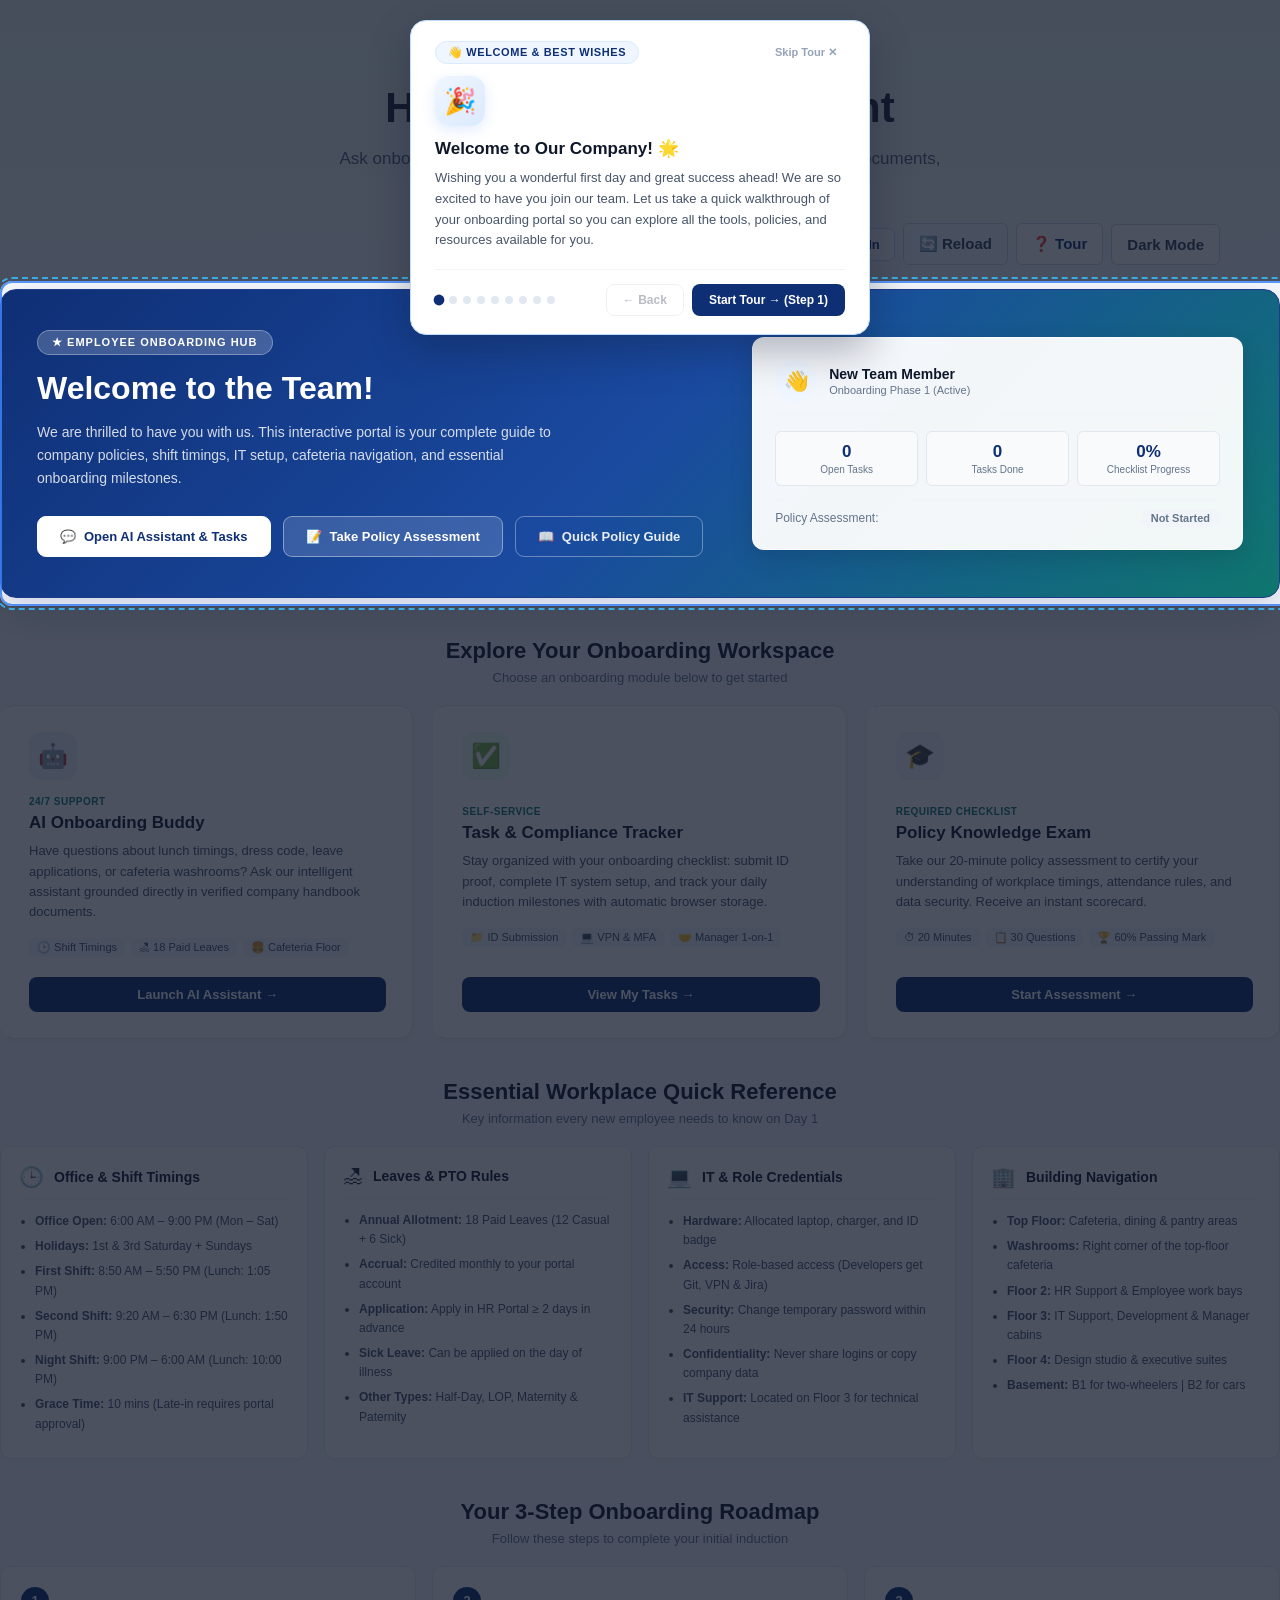
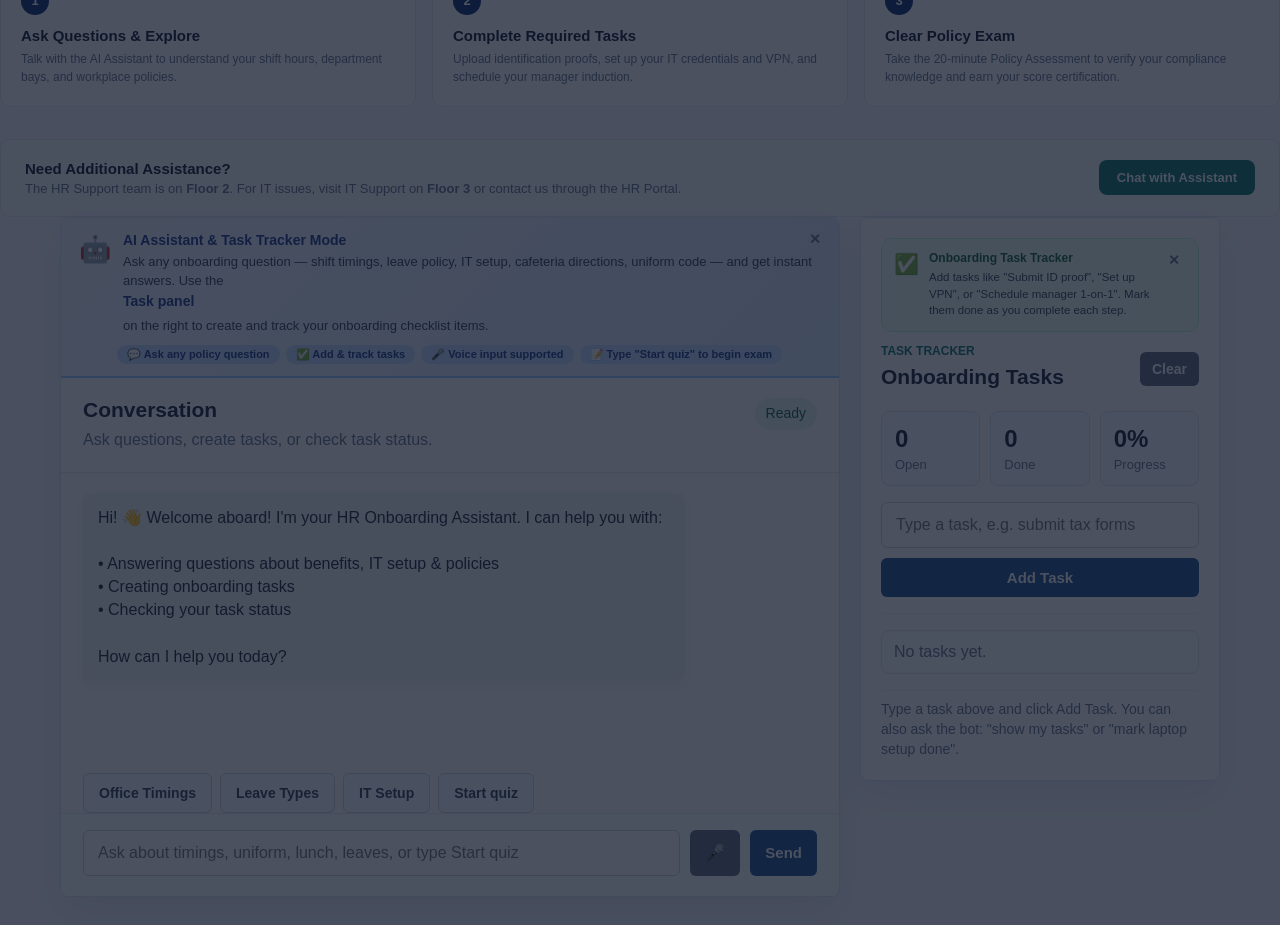
==== commit 1c928d61: "first commit" ====
--- a/index.html
+++ b/index.html
@@ -28,6 +28,7 @@
         <!-- Rendered dynamically by script.js: either Login/Register button or User greeting + Logout -->
         <button id="navAuthBtn" type="button" class="nav-auth-btn" title="Sign In or Create Account">🔐 Sign In</button>
       </div>
+      <button id="reloadPageBtn" type="button" class="tour-trigger-btn reload-nav-btn" title="Reload Application">🔄 Reload</button>
       <button id="startTourBtn" type="button" class="tour-trigger-btn" title="Take a tour of all modes">❓ Tour</button>
       <button id="themeToggleBtn" type="button" class="theme-btn">Dark Mode</button>
     </div>
@@ -665,7 +666,6 @@
       <div class="auth-tabs">
         <button id="tabSignInBtn" type="button" class="auth-tab-btn active">Employee Sign In</button>
         <button id="tabRegisterBtn" type="button" class="auth-tab-btn">Register Account</button>
-        <a id="tabAdminBtn" href="adminlogin/" class="auth-tab-btn admin-tab" style="text-decoration: none; text-align: center; display: flex; align-items: center; justify-content: center;">🛡️ Admin Login</a>
       </div>
 
       <!-- Feedback / Alert Banner -->
@@ -710,81 +710,6 @@
           <span>Demo Account:</span>
           <button type="button" id="quickDemoLoginBtn" class="quick-demo-btn">
             Sign In as <strong>Alex Mercer</strong> (Engineer)
-          </button>
-        </div>
-      </form>
-
-      <!-- ADMIN LOGIN FORM (REQUIRED CREDENTIALS & FULL PERMISSIONS) -->
-      <form id="adminLoginForm" class="auth-form" style="display: none;">
-        <div class="admin-notice-badge">
-          <span>⚠️</span>
-          <span><strong>Restricted Access:</strong> Requires executive administrative credentials and security tokens.</span>
-        </div>
-        <div class="auth-field">
-          <label for="adminEmail">Admin System ID or Corporate Email</label>
-          <input
-            id="adminEmail"
-            type="text"
-            placeholder="e.g. admin@company.com or ADM-001"
-            autocomplete="username"
-            required
-          >
-        </div>
-        <div class="auth-field">
-          <label for="adminPassword">Master Admin Password</label>
-          <div class="password-input-wrap">
-            <input
-              id="adminPassword"
-              type="password"
-              placeholder="Enter administrative master password"
-              autocomplete="current-password"
-              required
-            >
-            <button type="button" class="toggle-password-btn" data-target="adminPassword">👁</button>
-          </div>
-        </div>
-        <div class="auth-grid-2">
-          <div class="auth-field">
-            <label for="adminPin">Security PIN (6 Digits)</label>
-            <input
-              id="adminPin"
-              type="password"
-              maxlength="6"
-              placeholder="e.g. 998877"
-              required
-            >
-          </div>
-          <div class="auth-field">
-            <label for="adminAuthCode">Department Authority Key</label>
-            <input
-              id="adminAuthCode"
-              type="text"
-              placeholder="e.g. SEC-HR-2026"
-              required
-            >
-          </div>
-        </div>
-
-        <!-- Permissions Manifest -->
-        <div class="admin-permissions-box">
-          <span class="perm-title">Granted Admin Privileges Upon Verification:</span>
-          <div class="perm-list">
-            <span class="perm-chip">✓ Full Employee Management</span>
-            <span class="perm-chip">✓ Policy &amp; Exam Override</span>
-            <span class="perm-chip">✓ System Audit Logs</span>
-            <span class="perm-chip">✓ Floor &amp; Shift Authorizations</span>
-            <span class="perm-chip">✓ Master Task Approval</span>
-          </div>
-        </div>
-
-        <button type="submit" class="auth-submit-btn admin-submit">
-          <span>🛡️</span> Authenticate &amp; Launch Admin Console
-        </button>
-
-        <div class="demo-quick-login">
-          <span>Admin Demo:</span>
-          <button type="button" id="quickDemoAdminBtn" class="quick-demo-btn admin-demo-btn">
-            Quick Sign In as <strong>HR Director Vance</strong> (Admin)
           </button>
         </div>
       </form>
@@ -912,6 +837,40 @@
     </div>
   </div>
 
+  <!-- RELOAD & RESUBMISSION CONFIRMATION MODAL -->
+  <div id="reloadModalOverlay" class="auth-modal-overlay" style="display: none;">
+    <div class="auth-modal-card reload-confirm-card">
+      <div class="auth-modal-header">
+        <div class="auth-modal-title-wrap">
+          <div class="auth-logo-icon">⚠️</div>
+          <div>
+            <h3>Confirm Reload &amp; Resubmission</h3>
+            <p>Form Resubmission Warning</p>
+          </div>
+        </div>
+        <button id="reloadModalCloseBtn" type="button" class="auth-close-btn" title="Cancel">✕</button>
+      </div>
+      <div class="reload-modal-body">
+        <div class="reload-warning-box">
+          <span class="warning-icon">🔄</span>
+          <p>
+            <strong>The page you are looking for used information you entered.</strong><br>
+            Returning to that page might cause any action you took to be repeated. Do you want to continue with page reload?
+          </p>
+        </div>
+        <div class="reload-action-note">
+          <span>ℹ️ Reloading will return the application to the <strong>Home Page</strong>.</span>
+        </div>
+      </div>
+      <div class="reload-modal-footer">
+        <button id="cancelReloadBtn" type="button" class="tour-btn outline">Cancel</button>
+        <button id="confirmReloadBtn" type="button" class="auth-submit-btn primary reload-confirm-btn">
+          <span>🔄</span> Yes, Reload Page
+        </button>
+      </div>
+    </div>
+  </div>
+
   <script src="script.js"></script>
 </body>
 </html>
--- a/style.css
+++ b/style.css
@@ -2863,6 +2863,26 @@
   color: #93c5fd;
 }
 
+.user-badge-wrap.admin-badge-wrap {
+  background: #f5f3ff;
+  border-color: #ddd6fe;
+  color: #6d28d9;
+}
+
+body.dark-mode .user-badge-wrap.admin-badge-wrap {
+  background: #2e1065;
+  border-color: #5b21b6;
+  color: #c4b5fd;
+}
+
+.user-badge-wrap.admin-badge-wrap strong {
+  color: #5b21b6;
+}
+
+body.dark-mode .user-badge-wrap.admin-badge-wrap strong {
+  color: #ddd6fe;
+}
+
 .user-badge-wrap strong {
   color: #0f2f75;
 }
@@ -2999,7 +3019,7 @@
 /* Tabs Switcher */
 .auth-tabs {
   display: grid;
-  grid-template-columns: 1fr 1fr 1fr;
+  grid-template-columns: 1fr 1fr;
   padding: 12px 24px 0;
   gap: 10px;
   background: #f8fafc;
@@ -4174,3 +4194,100 @@
     padding-left: 0;
   }
 }
+
+
+/* ============================================================
+   RELOAD & RESUBMISSION MODAL STYLES
+   ============================================================ */
+
+.reload-nav-btn {
+  background: #f1f5f9;
+  border-color: #cbd5e1;
+  color: #334155;
+  font-weight: 700;
+}
+
+.reload-nav-btn:hover {
+  background: #e2e8f0;
+  color: #0f172a;
+}
+
+body.dark-mode .reload-nav-btn {
+  background: #1e293b;
+  border-color: #475569;
+  color: #f1f5f9;
+}
+
+.reload-confirm-card {
+  max-width: 480px;
+}
+
+.reload-modal-body {
+  padding: 20px 24px;
+}
+
+.reload-warning-box {
+  display: flex;
+  align-items: flex-start;
+  gap: 14px;
+  background: #fffbeb;
+  border: 1px solid #fde68a;
+  border-radius: 12px;
+  padding: 16px;
+  margin-bottom: 14px;
+}
+
+body.dark-mode .reload-warning-box {
+  background: #451a03;
+  border-color: #78350f;
+}
+
+.reload-warning-box .warning-icon {
+  font-size: 28px;
+  line-height: 1;
+  flex-shrink: 0;
+}
+
+.reload-warning-box p {
+  margin: 0;
+  font-size: 13.5px;
+  line-height: 1.5;
+  color: #92400e;
+}
+
+body.dark-mode .reload-warning-box p {
+  color: #fde68a;
+}
+
+.reload-action-note {
+  font-size: 12px;
+  color: #64748b;
+  padding: 0 4px;
+}
+
+body.dark-mode .reload-action-note {
+  color: #94a3b8;
+}
+
+.reload-modal-footer {
+  display: flex;
+  align-items: center;
+  justify-content: flex-end;
+  gap: 12px;
+  padding: 16px 24px;
+  background: #f8fafc;
+  border-top: 1px solid #e2e8f0;
+  border-radius: 0 0 16px 16px;
+}
+
+body.dark-mode .reload-modal-footer {
+  background: #0f172a;
+  border-color: #334155;
+}
+
+.reload-confirm-btn {
+  width: auto;
+  padding: 10px 18px;
+  font-size: 13px;
+  margin-bottom: 0;
+}
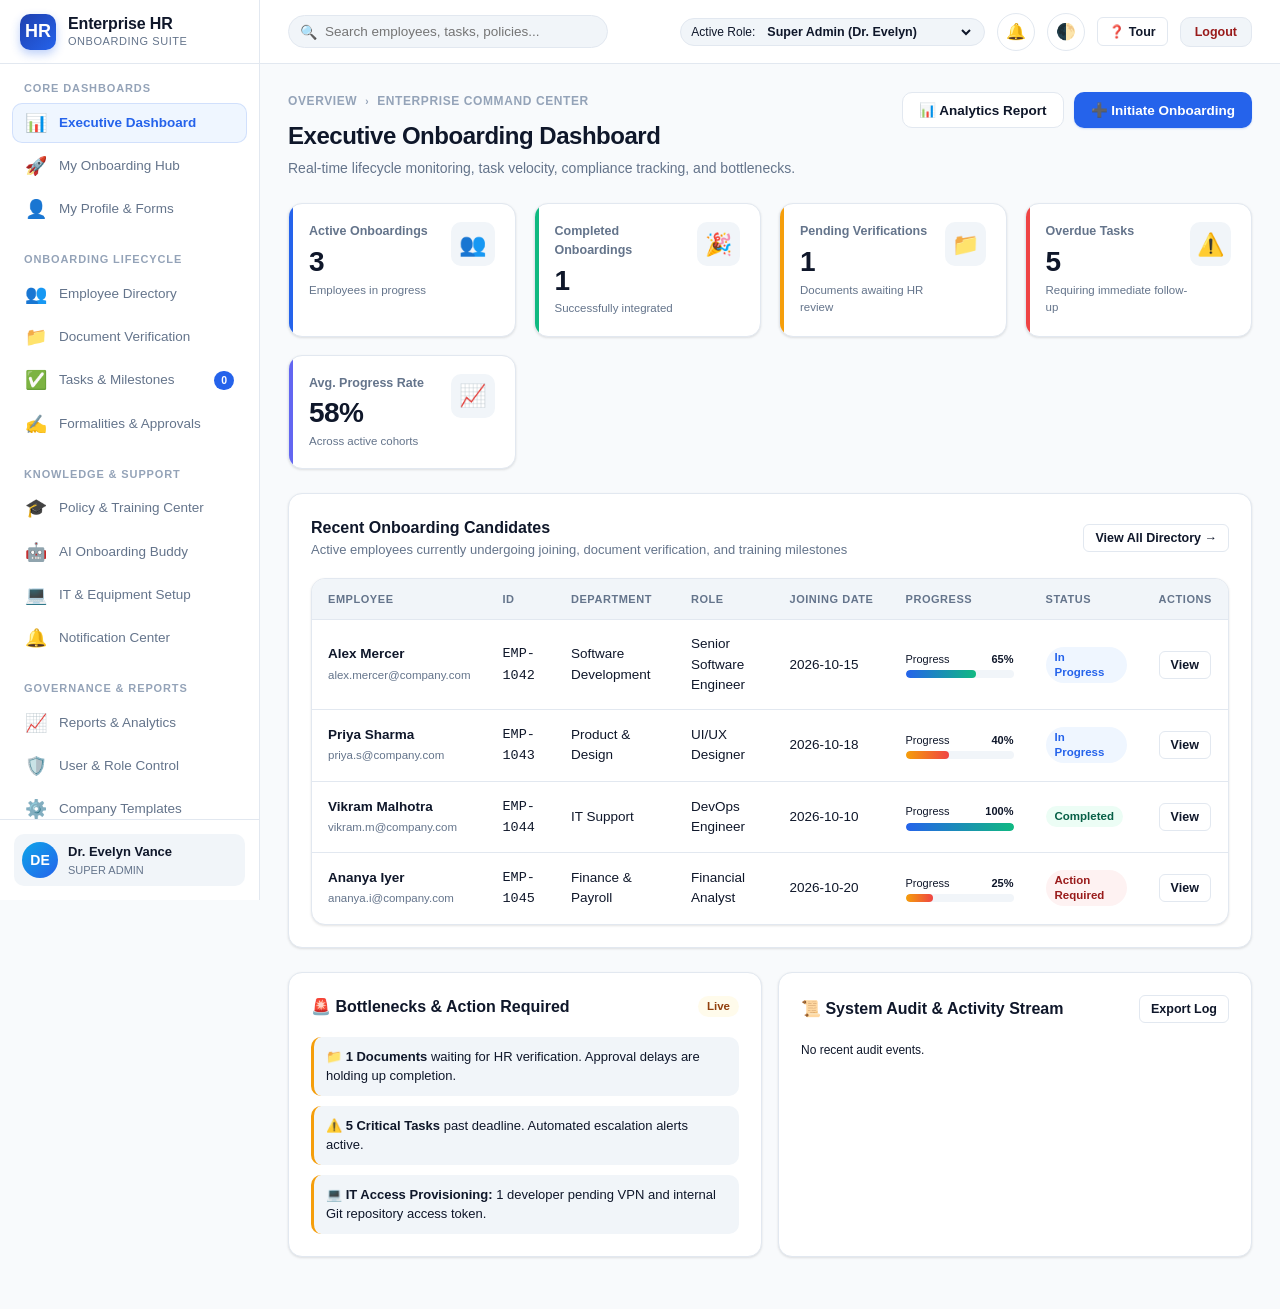
==== commit b6985465: "update" ====
--- a/index.html
+++ b/index.html
@@ -3,874 +3,1694 @@
 <head>
   <meta charset="UTF-8">
   <meta name="viewport" content="width=device-width, initial-scale=1.0">
-  <title>HR Onboarding Portal</title>
+  <title>Enterprise HR Onboarding Platform</title>
   <link rel="stylesheet" href="style.css">
 </head>
 <body>
-  <header id="pageHero" class="page-hero">
-    <div>
-      <p class="eyebrow">Employee onboarding portal</p>
-      <h1>HR Onboarding Assistant</h1>
-      <p>
-        Ask onboarding questions grounded in the provided FAQ and policy
-        documents, create tasks, and check task status conversationally.
-      </p>
+
+<div class="app-container">
+
+  <!-- =========================================================================
+       APP SIDEBAR NAVIGATION
+       ========================================================================= -->
+  <aside class="app-sidebar" id="appSidebar">
+    <div class="sidebar-header">
+      <a href="#main-dashboard" class="brand-wrap" onclick="AppRouter.navigate('main-dashboard')">
+        <div class="brand-icon">HR</div>
+        <div>
+          <div class="brand-title">Enterprise HR</div>
+          <div class="brand-subtitle">Onboarding Suite</div>
+        </div>
+      </a>
+      <button type="button" class="sidebar-toggle-btn" id="sidebarCloseBtn">✕</button>
     </div>
-  </header>
-
-  <nav id="menuTabs" class="menu-tabs" aria-label="Application menu">
-    <button type="button" class="menu-btn active" data-menu="home">Home</button>
-    <button type="button" class="menu-btn" data-menu="chat">Chat and Tasks</button>
-    <button type="button" class="menu-btn" data-menu="exam">Quiz Exam</button>
-    <button id="adminNavBtn" type="button" class="menu-btn admin-btn" data-menu="admin" style="display: none;">🛡️ Admin Console</button>
-    <div class="nav-right-actions">
-      <div id="authNavContainer" class="auth-nav-container">
-        <!-- Rendered dynamically by script.js: either Login/Register button or User greeting + Logout -->
-        <button id="navAuthBtn" type="button" class="nav-auth-btn" title="Sign In or Create Account">🔐 Sign In</button>
-      </div>
-      <button id="reloadPageBtn" type="button" class="tour-trigger-btn reload-nav-btn" title="Reload Application">🔄 Reload</button>
-      <button id="startTourBtn" type="button" class="tour-trigger-btn" title="Take a tour of all modes">❓ Tour</button>
-      <button id="themeToggleBtn" type="button" class="theme-btn">Dark Mode</button>
+
+    <nav class="sidebar-nav">
+      <!-- Group: Core Navigation -->
+      <div class="nav-group">
+        <div class="nav-group-title">Core Dashboards</div>
+        <ul class="nav-list">
+          <li>
+            <a class="nav-link active" data-page="main-dashboard" onclick="AppRouter.navigate('main-dashboard')">
+              <span class="nav-icon">📊</span>
+              <span>Executive Dashboard</span>
+            </a>
+          </li>
+          <li>
+            <a class="nav-link" data-page="employee-dashboard" onclick="AppRouter.navigate('employee-dashboard')">
+              <span class="nav-icon">🚀</span>
+              <span>My Onboarding Hub</span>
+            </a>
+          </li>
+          <li>
+            <a class="nav-link" data-page="profile" onclick="AppRouter.navigate('profile')">
+              <span class="nav-icon">👤</span>
+              <span>My Profile &amp; Forms</span>
+            </a>
+          </li>
+        </ul>
+      </div>
+
+      <!-- Group: Lifecycle Management -->
+      <div class="nav-group" id="navGroupLifecycle">
+        <div class="nav-group-title">Onboarding Lifecycle</div>
+        <ul class="nav-list">
+          <li data-role-req="hr_admin,super_admin,manager">
+            <a class="nav-link" data-page="directory" onclick="AppRouter.navigate('directory')">
+              <span class="nav-icon">👥</span>
+              <span>Employee Directory</span>
+            </a>
+          </li>
+          <li>
+            <a class="nav-link" data-page="documents" onclick="AppRouter.navigate('documents')">
+              <span class="nav-icon">📁</span>
+              <span>Document Verification</span>
+              <span class="nav-badge alert" id="navPendingDocsBadge" style="display:none;">0</span>
+            </a>
+          </li>
+          <li>
+            <a class="nav-link" data-page="tasks" onclick="AppRouter.navigate('tasks')">
+              <span class="nav-icon">✅</span>
+              <span>Tasks &amp; Milestones</span>
+              <span class="nav-badge" id="navOpenTasksBadge">0</span>
+            </a>
+          </li>
+          <li>
+            <a class="nav-link" data-page="formalities" onclick="AppRouter.navigate('formalities')">
+              <span class="nav-icon">✍️</span>
+              <span>Formalities &amp; Approvals</span>
+            </a>
+          </li>
+        </ul>
+      </div>
+
+      <!-- Group: Enablement & Support -->
+      <div class="nav-group">
+        <div class="nav-group-title">Knowledge &amp; Support</div>
+        <ul class="nav-list">
+          <li>
+            <a class="nav-link" data-page="training" onclick="AppRouter.navigate('training')">
+              <span class="nav-icon">🎓</span>
+              <span>Policy &amp; Training Center</span>
+            </a>
+          </li>
+          <li>
+            <a class="nav-link" data-page="ai-assistant" onclick="AppRouter.navigate('ai-assistant')">
+              <span class="nav-icon">🤖</span>
+              <span>AI Onboarding Buddy</span>
+            </a>
+          </li>
+          <li data-role-req="it_admin,super_admin,hr_admin,employee">
+            <a class="nav-link" data-page="it-setup" onclick="AppRouter.navigate('it-setup')">
+              <span class="nav-icon">💻</span>
+              <span>IT &amp; Equipment Setup</span>
+            </a>
+          </li>
+          <li>
+            <a class="nav-link" data-page="notifications" onclick="AppRouter.navigate('notifications')">
+              <span class="nav-icon">🔔</span>
+              <span>Notification Center</span>
+              <span class="nav-badge alert" id="navUnreadNotifsBadge" style="display:none;">0</span>
+            </a>
+          </li>
+        </ul>
+      </div>
+
+      <!-- Group: Administration & Governance -->
+      <div class="nav-group" id="navGroupAdmin" data-role-req="hr_admin,super_admin,manager,finance">
+        <div class="nav-group-title">Governance &amp; Reports</div>
+        <ul class="nav-list">
+          <li data-role-req="hr_admin,super_admin,finance">
+            <a class="nav-link" data-page="reports" onclick="AppRouter.navigate('reports')">
+              <span class="nav-icon">📈</span>
+              <span>Reports &amp; Analytics</span>
+            </a>
+          </li>
+          <li data-role-req="super_admin,hr_admin">
+            <a class="nav-link" data-page="users" onclick="AppRouter.navigate('users')">
+              <span class="nav-icon">🛡️</span>
+              <span>User &amp; Role Control</span>
+            </a>
+          </li>
+          <li data-role-req="super_admin,hr_admin">
+            <a class="nav-link" data-page="settings" onclick="AppRouter.navigate('settings')">
+              <span class="nav-icon">⚙️</span>
+              <span>Company Templates</span>
+            </a>
+          </li>
+        </ul>
+      </div>
+    </nav>
+
+    <!-- Sidebar User Footer -->
+    <div class="sidebar-footer">
+      <div class="user-mini-card">
+        <div class="user-avatar-circle" id="sidebarAvatar">EM</div>
+        <div class="user-mini-info">
+          <div class="user-mini-name" id="sidebarUserName">Dr. Evelyn Vance</div>
+          <div class="user-mini-role" id="sidebarUserRole">Super Admin</div>
+        </div>
+      </div>
     </div>
-  </nav>
-
-  <!-- HOME LANDING PAGE -->
-  <section id="homeMenu" class="home-page menu-page active">
-    <!-- Hero Banner with Live Onboarding Badge -->
-    <div class="home-hero-card">
-      <div class="home-hero-content">
-        <span class="home-badge">★ Employee Onboarding Hub</span>
-        <h2>Welcome to the Team!</h2>
-        <p>
-          We are thrilled to have you with us. This interactive portal is your complete guide to company policies, 
-          shift timings, IT setup, cafeteria navigation, and essential onboarding milestones.
-        </p>
-        <div class="home-hero-actions">
-          <button type="button" class="home-btn primary" data-goto="chat">
-            <span>💬</span> Open AI Assistant &amp; Tasks
-          </button>
-          <button type="button" class="home-btn secondary" data-goto="exam">
-            <span>📝</span> Take Policy Assessment
-          </button>
-          <a href="#quickReference" class="home-btn outline">
-            <span>📖</span> Quick Policy Guide
-          </a>
-        </div>
-      </div>
-
-      <!-- Live Employee Status Widget -->
-      <div class="home-status-card">
-        <div class="profile-header">
-          <div class="profile-avatar" id="homeUserAvatar">👋</div>
-          <div>
-            <strong id="homeUserName">New Team Member</strong>
-            <p id="homeUserRole">Onboarding Phase 1 (Active)</p>
-          </div>
-        </div>
-        <div class="status-metrics-grid">
-          <div class="status-metric-box">
-            <span class="metric-num" id="homeOpenTasksCount">0</span>
-            <span class="metric-label">Open Tasks</span>
-          </div>
-          <div class="status-metric-box">
-            <span class="metric-num" id="homeDoneTasksCount">0</span>
-            <span class="metric-label">Tasks Done</span>
-          </div>
-          <div class="status-metric-box">
-            <span class="metric-num" id="homeProgressPercent">0%</span>
-            <span class="metric-label">Checklist Progress</span>
-          </div>
-        </div>
-        <div class="status-footer">
-          <span>Policy Assessment:</span>
-          <span id="homeAssessmentStatus" class="status-pill neutral">Not Started</span>
-        </div>
-      </div>
+  </aside>
+
+  <!-- =========================================================================
+       MAIN APPLICATION LAYOUT
+       ========================================================================= -->
+  <div class="app-main">
+
+    <!-- Top Sticky Header -->
+    <header class="app-header">
+      <div class="header-left">
+        <button type="button" class="sidebar-toggle-btn" id="sidebarOpenBtn">☰</button>
+        <div class="header-search">
+          <span class="search-icon">🔍</span>
+          <input type="text" id="globalSearchInput" placeholder="Search employees, tasks, policies..." onkeyup="GlobalApp.handleSearch(event)">
+        </div>
+      </div>
+
+      <div class="header-right">
+        <!-- Live Role Switcher -->
+        <div class="role-switcher-box" title="Quickly preview portal as different enterprise roles">
+          <span>Active Role:</span>
+          <select id="roleSwitcherSelect" class="role-switcher-select" onchange="AuthSystem.switchRoleDemo(this.value)">
+            <option value="super_admin">Super Admin (Dr. Evelyn)</option>
+            <option value="hr_admin">HR Admin (Sarah Jenkins)</option>
+            <option value="employee">New Employee (Alex Mercer)</option>
+            <option value="manager">Manager (David Kumar)</option>
+            <option value="it_admin">IT Admin (Marcus Vance)</option>
+            <option value="finance">Finance/Payroll (Rachel Adams)</option>
+          </select>
+        </div>
+
+        <!-- Notification Bell -->
+        <button type="button" class="header-action-btn" title="View notifications" onclick="AppRouter.navigate('notifications')">
+          <span>🔔</span>
+          <span class="notif-badge-dot" id="headerNotifDot" style="display:none;"></span>
+        </button>
+
+        <!-- Dark Mode Toggle -->
+        <button type="button" class="header-action-btn btn-theme-toggle" id="themeToggleBtn" title="Toggle Light/Dark Theme" onclick="GlobalApp.toggleTheme()">
+          <span>🌓</span>
+        </button>
+
+        <!-- Guided Tour -->
+        <button type="button" class="btn btn-secondary btn-sm" onclick="GuidedTour.start()">
+          <span>❓ Tour</span>
+        </button>
+
+        <!-- Sign Out / In Button -->
+        <button type="button" class="btn-logout" id="headerAuthBtn" onclick="AuthSystem.toggleAuthAction()">
+          Logout
+        </button>
+      </div>
+    </header>
+
+    <!-- Main Dynamic Content Views Container -->
+    <main class="app-content">
+
+      <!-- =====================================================================
+           PAGE 1: LOGIN & AUTHENTICATION
+           ===================================================================== -->
+      <section class="page-view" id="page-login">
+        <div class="login-view-wrapper">
+          <div class="card">
+            <div class="login-header-box">
+              <div class="auth-logo">🛡️</div>
+              <h2>Enterprise Portal Login</h2>
+              <p class="text-muted">Access your personalized HR onboarding records</p>
+            </div>
+
+            <!-- Tab switcher -->
+            <div class="tab-nav" style="justify-content:center;">
+              <button type="button" class="tab-btn active" id="tabLoginBtn" onclick="AuthSystem.showLoginTab('signin')">Sign In</button>
+              <button type="button" class="tab-btn" id="tabRegisterBtn" onclick="AuthSystem.showLoginTab('register')">Register Account</button>
+            </div>
+
+            <div id="loginAlertBox" style="display:none;" class="badge badge-danger" style="margin-bottom:14px;width:100%;padding:10px;"></div>
+
+            <!-- Sign In Form -->
+            <form id="loginForm" onsubmit="AuthSystem.handleLoginForm(event)">
+              <div class="form-group">
+                <label class="form-label">Email or Employee ID</label>
+                <input type="text" class="form-control" id="loginId" placeholder="e.g. admin@company.com or EMP-1042" required>
+              </div>
+              <div class="form-group">
+                <label class="form-label">Password</label>
+                <input type="password" class="form-control" id="loginPassword" placeholder="••••••••" required>
+              </div>
+              <div style="display:flex;justify-content:space-between;margin-bottom:18px;font-size:13px;">
+                <label style="display:flex;align-items:center;gap:6px;cursor:pointer;">
+                  <input type="checkbox" id="rememberMe"> Keep me signed in
+                </label>
+                <a href="javascript:void(0)" onclick="AuthSystem.openForgotPassword()">Forgot Password?</a>
+              </div>
+              <button type="submit" class="btn btn-primary" style="width:100%;margin-bottom:16px;">
+                <span>🔓 Authenticate &amp; Launch Portal</span>
+              </button>
+            </form>
+
+            <!-- Register Form (hidden by default) -->
+            <form id="registerForm" style="display:none;" onsubmit="AuthSystem.handleRegisterForm(event)">
+              <div class="form-grid-2">
+                <div class="form-group">
+                  <label class="form-label">Full Legal Name <span class="required">*</span></label>
+                  <input type="text" class="form-control" id="regName" required>
+                </div>
+                <div class="form-group">
+                  <label class="form-label">Employee ID <span class="required">*</span></label>
+                  <input type="text" class="form-control" id="regEmpId" placeholder="EMP-XXXX" required>
+                </div>
+              </div>
+              <div class="form-group">
+                <label class="form-label">Work Email <span class="required">*</span></label>
+                <input type="email" class="form-control" id="regEmail" required>
+              </div>
+              <div class="form-grid-2">
+                <div class="form-group">
+                  <label class="form-label">Department</label>
+                  <select class="form-control" id="regDept">
+                    <option value="Software Development">Software Development (Floor 3)</option>
+                    <option value="IT Support">IT Support (Floor 3)</option>
+                    <option value="HR & People Operations">HR Support (Floor 2)</option>
+                    <option value="Finance & Payroll">Finance (Floor 3)</option>
+                    <option value="Operations & Admin">Operations (Floor 3)</option>
+                    <option value="Product & Design">Design (Floor 4)</option>
+                  </select>
+                </div>
+                <div class="form-group">
+                  <label class="form-label">Shift</label>
+                  <select class="form-control" id="regShift">
+                    <option value="First Shift (8:50 AM - 5:50 PM)">First Shift (8:50 AM - 5:50 PM)</option>
+                    <option value="Second Shift (9:20 AM - 6:30 PM)">Second Shift (9:20 AM - 6:30 PM)</option>
+                    <option value="Night Shift (9:00 PM - 6:00 AM)">Night Shift (9:00 PM - 6:00 AM)</option>
+                  </select>
+                </div>
+              </div>
+              <div class="form-grid-2">
+                <div class="form-group">
+                  <label class="form-label">Password</label>
+                  <input type="password" class="form-control" id="regPass" minlength="6" required>
+                </div>
+                <div class="form-group">
+                  <label class="form-label">Confirm Password</label>
+                  <input type="password" class="form-control" id="regPassConfirm" minlength="6" required>
+                </div>
+              </div>
+              <button type="submit" class="btn btn-success" style="width:100%;margin-bottom:16px;">
+                <span>✨ Register &amp; Create Onboarding Record</span>
+              </button>
+            </form>
+
+            <div style="text-align:center;margin-top:14px;border-top:1px solid var(--border-color);padding-top:16px;">
+              <span class="text-muted" style="font-size:12px;font-weight:700;text-transform:uppercase;">Quick One-Click Demo Logins:</span>
+              <div class="demo-role-grid">
+                <button type="button" class="demo-role-btn" onclick="AuthSystem.loginAs('super_admin')">
+                  <strong>Dr. Evelyn Vance</strong>
+                  <span>Super Admin</span>
+                </button>
+                <button type="button" class="demo-role-btn" onclick="AuthSystem.loginAs('hr_admin')">
+                  <strong>Sarah Jenkins</strong>
+                  <span>HR Director</span>
+                </button>
+                <button type="button" class="demo-role-btn" onclick="AuthSystem.loginAs('employee')">
+                  <strong>Alex Mercer</strong>
+                  <span>New Engineer</span>
+                </button>
+                <button type="button" class="demo-role-btn" onclick="AuthSystem.loginAs('manager')">
+                  <strong>David Kumar</strong>
+                  <span>Engineering Manager</span>
+                </button>
+                <button type="button" class="demo-role-btn" onclick="AuthSystem.loginAs('it_admin')">
+                  <strong>Marcus Vance</strong>
+                  <span>IT Admin</span>
+                </button>
+                <button type="button" class="demo-role-btn" onclick="AuthSystem.loginAs('finance')">
+                  <strong>Rachel Adams</strong>
+                  <span>Finance &amp; Payroll</span>
+                </button>
+              </div>
+            </div>
+
+          </div>
+        </div>
+      </section>
+
+      <!-- =====================================================================
+           PAGE 2: EXECUTIVE MAIN DASHBOARD
+           ===================================================================== -->
+      <section class="page-view active" id="page-main-dashboard">
+        <div class="view-header">
+          <div class="view-title-group">
+            <div class="breadcrumb-trail">
+              <span>Overview</span>
+              <span class="breadcrumb-separator">›</span>
+              <span>Enterprise Command Center</span>
+            </div>
+            <h1>Executive Onboarding Dashboard</h1>
+            <p>Real-time lifecycle monitoring, task velocity, compliance tracking, and bottlenecks.</p>
+          </div>
+          <div class="view-actions">
+            <button class="btn btn-secondary" onclick="AppRouter.navigate('reports')">📊 Analytics Report</button>
+            <button class="btn btn-primary" onclick="OnboardingModule.openInitiateModal()">➕ Initiate Onboarding</button>
+          </div>
+        </div>
+
+        <!-- KPI Summary Cards -->
+        <div class="kpi-grid">
+          <div class="kpi-card">
+            <div>
+              <div class="kpi-label">Active Onboardings</div>
+              <div class="kpi-value" id="kpiActiveOnboardings">0</div>
+              <div class="kpi-subtext">Employees in progress</div>
+            </div>
+            <div class="kpi-icon-wrap">👥</div>
+          </div>
+          <div class="kpi-card green">
+            <div>
+              <div class="kpi-label">Completed Onboardings</div>
+              <div class="kpi-value" id="kpiCompletedOnboardings">0</div>
+              <div class="kpi-subtext">Successfully integrated</div>
+            </div>
+            <div class="kpi-icon-wrap">🎉</div>
+          </div>
+          <div class="kpi-card amber">
+            <div>
+              <div class="kpi-label">Pending Verifications</div>
+              <div class="kpi-value" id="kpiPendingDocs">0</div>
+              <div class="kpi-subtext">Documents awaiting HR review</div>
+            </div>
+            <div class="kpi-icon-wrap">📁</div>
+          </div>
+          <div class="kpi-card red">
+            <div>
+              <div class="kpi-label">Overdue Tasks</div>
+              <div class="kpi-value" id="kpiOverdueTasks">0</div>
+              <div class="kpi-subtext">Requiring immediate follow-up</div>
+            </div>
+            <div class="kpi-icon-wrap">⚠️</div>
+          </div>
+          <div class="kpi-card purple">
+            <div>
+              <div class="kpi-label">Avg. Progress Rate</div>
+              <div class="kpi-value" id="kpiAvgProgress">0%</div>
+              <div class="kpi-subtext">Across active cohorts</div>
+            </div>
+            <div class="kpi-icon-wrap">📈</div>
+          </div>
+        </div>
+
+        <!-- Recent Onboarding Candidates Table -->
+        <div class="card">
+          <div class="card-header">
+            <div>
+              <div class="card-title">Recent Onboarding Candidates</div>
+              <div class="card-desc">Active employees currently undergoing joining, document verification, and training milestones</div>
+            </div>
+            <button class="btn btn-secondary btn-sm" onclick="AppRouter.navigate('directory')">View All Directory →</button>
+          </div>
+          <div class="table-responsive">
+            <table class="data-table">
+              <thead>
+                <tr>
+                  <th>Employee</th>
+                  <th>ID</th>
+                  <th>Department</th>
+                  <th>Role</th>
+                  <th>Joining Date</th>
+                  <th>Progress</th>
+                  <th>Status</th>
+                  <th>Actions</th>
+                </tr>
+              </thead>
+              <tbody id="dashboardCandidatesTableBody">
+                <!-- Dynamically rendered -->
+              </tbody>
+            </table>
+          </div>
+        </div>
+
+        <!-- System Activity Stream & Bottleneck Alerts -->
+        <div class="form-grid-2">
+          <div class="card">
+            <div class="card-header">
+              <div class="card-title">🚨 Bottlenecks &amp; Action Required</div>
+              <span class="badge badge-warning" id="dashboardBottlenecksBadge">Live</span>
+            </div>
+            <div id="dashboardBottlenecksList" style="display:flex;flex-direction:column;gap:10px;">
+              <!-- Dynamically populated -->
+            </div>
+          </div>
+
+          <div class="card">
+            <div class="card-header">
+              <div class="card-title">📜 System Audit &amp; Activity Stream</div>
+              <button class="btn btn-secondary btn-sm" onclick="AppRouter.navigate('reports')">Export Log</button>
+            </div>
+            <div id="dashboardAuditStream" style="display:flex;flex-direction:column;gap:8px;max-height:280px;overflow-y:auto;">
+              <!-- Dynamically populated -->
+            </div>
+          </div>
+        </div>
+      </section>
+
+      <!-- =====================================================================
+           PAGE 3: EMPLOYEE ONBOARDING DASHBOARD (NEW HIRE HUB)
+           ===================================================================== -->
+      <section class="page-view" id="page-employee-dashboard">
+        <div class="employee-hero-banner">
+          <div class="hero-welcome-title" id="empHeroName">Welcome to the Team, Alex! 👋</div>
+          <p class="hero-welcome-sub">
+            Your journey at Enterprise Corp begins here. Complete your onboarding checklist, upload required compliance records, and explore your workspace guidelines.
+          </p>
+          <div class="hero-stats-row">
+            <div class="hero-stat-item">
+              <span class="hero-stat-num" id="empProgressPercent">0%</span>
+              <span class="hero-stat-lbl">Onboarding Completed</span>
+            </div>
+            <div class="hero-stat-item">
+              <span class="hero-stat-num" id="empOpenTasks">0</span>
+              <span class="hero-stat-lbl">Pending Tasks</span>
+            </div>
+            <div class="hero-stat-item">
+              <span class="hero-stat-num" id="empDocsPending">0</span>
+              <span class="hero-stat-lbl">Missing Documents</span>
+            </div>
+            <div class="hero-stat-item">
+              <span class="hero-stat-num" id="empPolicyExamScore">—</span>
+              <span class="hero-stat-lbl">Policy Exam</span>
+            </div>
+          </div>
+        </div>
+
+        <!-- Onboarding Milestones Stepper -->
+        <div class="card">
+          <div class="card-header">
+            <div class="card-title">Your 4-Stage Onboarding Roadmap</div>
+            <span class="badge badge-primary">Stage 2 Active</span>
+          </div>
+          <div class="milestones-stepper">
+            <div class="step-item completed" onclick="AppRouter.navigate('formalities')">
+              <div class="step-circle">✓</div>
+              <div class="step-label">1. Offer &amp; Formalities</div>
+            </div>
+            <div class="step-item active" onclick="AppRouter.navigate('documents')">
+              <div class="step-circle">2</div>
+              <div class="step-label">2. Document Uploads</div>
+            </div>
+            <div class="step-item" onclick="AppRouter.navigate('it-setup')">
+              <div class="step-circle">3</div>
+              <div class="step-label">3. IT &amp; Credentials</div>
+            </div>
+            <div class="step-item" onclick="AppRouter.navigate('training')">
+              <div class="step-circle">4</div>
+              <div class="step-label">4. Policy Exam &amp; Induction</div>
+            </div>
+          </div>
+        </div>
+
+        <div class="form-grid-2">
+          <!-- Pending Action Items Checklist -->
+          <div class="card">
+            <div class="card-header">
+              <div class="card-title">✅ Immediate Action Required</div>
+              <button class="btn btn-secondary btn-sm" onclick="AppRouter.navigate('tasks')">View All Tasks</button>
+            </div>
+            <div id="empActionChecklist" style="display:flex;flex-direction:column;gap:10px;">
+              <!-- Dynamically populated -->
+            </div>
+          </div>
+
+          <!-- Schedule & Workplace Highlights -->
+          <div class="card">
+            <div class="card-header">
+              <div class="card-title">📅 Orientation &amp; Schedule</div>
+              <span class="badge badge-info">Floor 2 &amp; 3</span>
+            </div>
+            <div style="display:flex;flex-direction:column;gap:12px;font-size:13.5px;">
+              <div style="padding:10px;border-left:3px solid var(--primary);background:var(--bg-subtle);border-radius:var(--radius-sm);">
+                <strong>Day 1: HR Induction &amp; ID Card Handover</strong>
+                <p class="text-muted" style="margin:2px 0 0;">10:00 AM — Main Boardroom (Floor 3) with HR Director Dr. Vance</p>
+              </div>
+              <div style="padding:10px;border-left:3px solid var(--secondary);background:var(--bg-subtle);border-radius:var(--radius-sm);">
+                <strong>Day 1: IT Hardware &amp; Credentials Handover</strong>
+                <p class="text-muted" style="margin:2px 0 0;">2:00 PM — IT Service Desk (Floor 3) with Marcus Vance</p>
+              </div>
+              <div style="padding:10px;border-left:3px solid var(--warning);background:var(--bg-subtle);border-radius:var(--radius-sm);">
+                <strong>Day 2: Team Introduction &amp; Manager 1-on-1</strong>
+                <p class="text-muted" style="margin:2px 0 0;">11:30 AM — Engineering Bay (Floor 3) with David Kumar</p>
+              </div>
+              <div style="margin-top:10px;display:flex;gap:10px;">
+                <button class="btn btn-primary btn-sm" onclick="AppRouter.navigate('ai-assistant')">Ask AI Buddy</button>
+                <button class="btn btn-secondary btn-sm" onclick="AppRouter.navigate('training')">Read Handbook</button>
+              </div>
+            </div>
+          </div>
+        </div>
+      </section>
+
+      <!-- =====================================================================
+           PAGE 4: EMPLOYEE PROFILE & INFORMATION FORMS
+           ===================================================================== -->
+      <section class="page-view" id="page-profile">
+        <div class="view-header">
+          <div class="view-title-group">
+            <div class="breadcrumb-trail">
+              <span>Employee Portal</span>
+              <span class="breadcrumb-separator">›</span>
+              <span>Personal Profile</span>
+            </div>
+            <h1>Employee Profile &amp; Information Forms</h1>
+            <p>Keep your personal, emergency, educational, bank, and employment details verified and updated.</p>
+          </div>
+          <div class="view-actions">
+            <button class="btn btn-secondary" onclick="ProfileModule.saveDraft()">💾 Save Draft</button>
+            <button class="btn btn-success" onclick="ProfileModule.saveAndSubmit()">✅ Save &amp; Submit Profile</button>
+          </div>
+        </div>
+
+        <!-- Profile Tabs -->
+        <div class="card">
+          <div class="tab-nav">
+            <button class="tab-btn active" onclick="ProfileModule.switchTab('personal')">1. Personal &amp; Contact</button>
+            <button class="tab-btn" onclick="ProfileModule.switchTab('emergency')">2. Emergency Contacts</button>
+            <button class="tab-btn" onclick="ProfileModule.switchTab('education')">3. Education &amp; Experience</button>
+            <button class="tab-btn" onclick="ProfileModule.switchTab('bank')">4. Bank &amp; Payroll</button>
+            <button class="tab-btn" onclick="ProfileModule.switchTab('assignment')">5. Organization Assignment</button>
+          </div>
+
+          <form id="profileMainForm">
+            <!-- Tab 1: Personal -->
+            <div class="tab-pane active" id="profileTabPersonal">
+              <div class="form-grid-3">
+                <div class="form-group">
+                  <label class="form-label">First Name <span class="required">*</span></label>
+                  <input type="text" class="form-control" id="profFirstName" required>
+                </div>
+                <div class="form-group">
+                  <label class="form-label">Last Name <span class="required">*</span></label>
+                  <input type="text" class="form-control" id="profLastName" required>
+                </div>
+                <div class="form-group">
+                  <label class="form-label">Date of Birth <span class="required">*</span></label>
+                  <input type="date" class="form-control" id="profDob" required>
+                </div>
+              </div>
+              <div class="form-grid-3">
+                <div class="form-group">
+                  <label class="form-label">Personal Email <span class="required">*</span></label>
+                  <input type="email" class="form-control" id="profEmail" required>
+                </div>
+                <div class="form-group">
+                  <label class="form-label">Phone Number <span class="required">*</span></label>
+                  <input type="tel" class="form-control" id="profPhone" placeholder="+91 9876543210" required>
+                </div>
+                <div class="form-group">
+                  <label class="form-label">Blood Group</label>
+                  <select class="form-control" id="profBloodGroup">
+                    <option value="O+">O+</option>
+                    <option value="O-">O-</option>
+                    <option value="A+">A+</option>
+                    <option value="A-">A-</option>
+                    <option value="B+">B+</option>
+                    <option value="B-">B-</option>
+                    <option value="AB+">AB+</option>
+                    <option value="AB-">AB-</option>
+                  </select>
+                </div>
+              </div>
+              <div class="form-group">
+                <label class="form-label">Residential Address <span class="required">*</span></label>
+                <textarea class="form-control" id="profAddress" rows="2" required></textarea>
+              </div>
+            </div>
+
+            <!-- Tab 2: Emergency -->
+            <div class="tab-pane" id="profileTabEmergency">
+              <div class="form-grid-2">
+                <div class="form-group">
+                  <label class="form-label">Emergency Contact Name <span class="required">*</span></label>
+                  <input type="text" class="form-control" id="profEmergName" placeholder="e.g. Eleanor Mercer" required>
+                </div>
+                <div class="form-group">
+                  <label class="form-label">Relationship <span class="required">*</span></label>
+                  <input type="text" class="form-control" id="profEmergRel" placeholder="e.g. Spouse / Parent" required>
+                </div>
+              </div>
+              <div class="form-grid-2">
+                <div class="form-group">
+                  <label class="form-label">Primary Emergency Phone <span class="required">*</span></label>
+                  <input type="tel" class="form-control" id="profEmergPhone" required>
+                </div>
+                <div class="form-group">
+                  <label class="form-label">Secondary Contact Number</label>
+                  <input type="tel" class="form-control" id="profEmergAltPhone">
+                </div>
+              </div>
+            </div>
+
+            <!-- Tab 3: Education & Experience -->
+            <div class="tab-pane" id="profileTabEducation">
+              <div class="form-grid-2">
+                <div class="form-group">
+                  <label class="form-label">Highest Qualification <span class="required">*</span></label>
+                  <input type="text" class="form-control" id="profEduDegree" placeholder="e.g. B.Tech Computer Science" required>
+                </div>
+                <div class="form-group">
+                  <label class="form-label">University / Institution <span class="required">*</span></label>
+                  <input type="text" class="form-control" id="profEduUniv" placeholder="e.g. National Institute of Tech" required>
+                </div>
+              </div>
+              <div class="form-grid-2">
+                <div class="form-group">
+                  <label class="form-label">Previous Organization</label>
+                  <input type="text" class="form-control" id="profPrevCompany" placeholder="e.g. CloudTech Solutions">
+                </div>
+                <div class="form-group">
+                  <label class="form-label">Total Years of Experience</label>
+                  <input type="number" step="0.5" class="form-control" id="profExperience" placeholder="e.g. 3.5">
+                </div>
+              </div>
+            </div>
+
+            <!-- Tab 4: Bank & Payroll -->
+            <div class="tab-pane" id="profileTabBank">
+              <div class="badge badge-warning" style="margin-bottom:14px;padding:8px 12px;display:block;">
+                🔒 Confidential: Bank details are encrypted and accessible only by Finance &amp; Authorized HR.
+              </div>
+              <div class="form-grid-2">
+                <div class="form-group">
+                  <label class="form-label">Bank Name <span class="required">*</span></label>
+                  <input type="text" class="form-control" id="profBankName" placeholder="e.g. HDFC Bank" required>
+                </div>
+                <div class="form-group">
+                  <label class="form-label">Account Number <span class="required">*</span></label>
+                  <input type="text" class="form-control" id="profAccountNum" placeholder="••••••••••••" required>
+                </div>
+              </div>
+              <div class="form-grid-2">
+                <div class="form-group">
+                  <label class="form-label">IFSC Code <span class="required">*</span></label>
+                  <input type="text" class="form-control" id="profIfsc" placeholder="HDFC0001234" required>
+                </div>
+                <div class="form-group">
+                  <label class="form-label">Permanent Account Number (PAN) <span class="required">*</span></label>
+                  <input type="text" class="form-control" id="profPan" placeholder="ABCDE1234F" required>
+                </div>
+              </div>
+            </div>
+
+            <!-- Tab 5: Organization Assignment (Readonly / HR editable) -->
+            <div class="tab-pane" id="profileTabAssignment">
+              <div class="form-grid-3">
+                <div class="form-group">
+                  <label class="form-label">Department</label>
+                  <input type="text" class="form-control" id="profDept" readonly>
+                </div>
+                <div class="form-group">
+                  <label class="form-label">Designation / Role</label>
+                  <input type="text" class="form-control" id="profRole" readonly>
+                </div>
+                <div class="form-group">
+                  <label class="form-label">Reporting Manager</label>
+                  <input type="text" class="form-control" id="profManager" readonly>
+                </div>
+              </div>
+              <div class="form-grid-3">
+                <div class="form-group">
+                  <label class="form-label">Shift Timing</label>
+                  <input type="text" class="form-control" id="profShift" readonly>
+                </div>
+                <div class="form-group">
+                  <label class="form-label">Date of Joining</label>
+                  <input type="date" class="form-control" id="profJoiningDate" readonly>
+                </div>
+                <div class="form-group">
+                  <label class="form-label">Floor Location</label>
+                  <input type="text" class="form-control" id="profFloor" readonly>
+                </div>
+              </div>
+            </div>
+          </form>
+        </div>
+      </section>
+
+      <!-- =====================================================================
+           PAGE 5: EMPLOYEE DIRECTORY & DETAILS
+           ===================================================================== -->
+      <section class="page-view" id="page-directory">
+        <div class="view-header">
+          <div class="view-title-group">
+            <div class="breadcrumb-trail">
+              <span>Management</span>
+              <span class="breadcrumb-separator">›</span>
+              <span>Directory</span>
+            </div>
+            <h1>Employee Directory &amp; Onboarding Tracker</h1>
+            <p>Filter, search, monitor onboarding health, and view detailed candidate profiles.</p>
+          </div>
+          <div class="view-actions">
+            <button class="btn btn-primary" onclick="OnboardingModule.openInitiateModal()">➕ Initiate Onboarding</button>
+          </div>
+        </div>
+
+        <div class="card">
+          <div class="table-filter-bar">
+            <div class="filter-search-wrap">
+              <span class="search-icon">🔍</span>
+              <input type="text" id="dirSearchInput" placeholder="Search by name, ID, or title..." onkeyup="DirectoryModule.applyFilters()">
+            </div>
+            <div class="filter-controls">
+              <select class="filter-select" id="dirDeptFilter" onchange="DirectoryModule.applyFilters()">
+                <option value="all">All Departments</option>
+                <option value="Software Development">Software Development</option>
+                <option value="IT Support">IT Support</option>
+                <option value="HR & People Operations">HR Support</option>
+                <option value="Finance & Payroll">Finance &amp; Payroll</option>
+                <option value="Operations & Admin">Operations &amp; Admin</option>
+                <option value="Product & Design">Product &amp; Design</option>
+              </select>
+              <select class="filter-select" id="dirStatusFilter" onchange="DirectoryModule.applyFilters()">
+                <option value="all">All Onboarding Statuses</option>
+                <option value="In Progress">In Progress</option>
+                <option value="Completed">Completed</option>
+                <option value="Action Required">Action Required</option>
+              </select>
+              <button class="btn btn-secondary btn-sm" onclick="DirectoryModule.resetFilters()">Reset</button>
+            </div>
+          </div>
+
+          <div class="table-responsive">
+            <table class="data-table">
+              <thead>
+                <tr>
+                  <th>Employee</th>
+                  <th>ID</th>
+                  <th>Department</th>
+                  <th>Designation</th>
+                  <th>Reporting Manager</th>
+                  <th>Joining Date</th>
+                  <th>Progress</th>
+                  <th>Status</th>
+                  <th>Actions</th>
+                </tr>
+              </thead>
+              <tbody id="directoryTableBody">
+                <!-- Dynamically populated -->
+              </tbody>
+            </table>
+          </div>
+        </div>
+      </section>
+
+      <!-- =====================================================================
+           PAGE 6: DOCUMENT UPLOAD & VERIFICATION
+           ===================================================================== -->
+      <section class="page-view" id="page-documents">
+        <div class="view-header">
+          <div class="view-title-group">
+            <div class="breadcrumb-trail">
+              <span>Compliance</span>
+              <span class="breadcrumb-separator">›</span>
+              <span>Verification</span>
+            </div>
+            <h1>Document Verification Hub</h1>
+            <p>Upload mandatory verification records and review employee submissions with real-time audit trails.</p>
+          </div>
+          <div class="view-actions">
+            <button class="btn btn-primary" onclick="DocumentsModule.openUploadModal()">📤 Upload New Document</button>
+          </div>
+        </div>
+
+        <div class="kpi-grid">
+          <div class="kpi-card green">
+            <div>
+              <div class="kpi-label">Verified Documents</div>
+              <div class="kpi-value" id="docKpiVerified">0</div>
+              <div class="kpi-subtext">Approved by HR</div>
+            </div>
+            <div class="kpi-icon-wrap">✅</div>
+          </div>
+          <div class="kpi-card amber">
+            <div>
+              <div class="kpi-label">Under Review</div>
+              <div class="kpi-value" id="docKpiReview">0</div>
+              <div class="kpi-subtext">Awaiting verification</div>
+            </div>
+            <div class="kpi-icon-wrap">⏳</div>
+          </div>
+          <div class="kpi-card red">
+            <div>
+              <div class="kpi-label">Correction Required</div>
+              <div class="kpi-value" id="docKpiRejected">0</div>
+              <div class="kpi-subtext">Rejected or resubmission</div>
+            </div>
+            <div class="kpi-icon-wrap">⚠️</div>
+          </div>
+        </div>
+
+        <div class="card">
+          <div class="card-header">
+            <div class="card-title">Compliance Documents Checklist</div>
+            <div class="filter-controls">
+              <select class="filter-select" id="docStatusFilter" onchange="DocumentsModule.renderList()">
+                <option value="all">All Statuses</option>
+                <option value="Verified">Verified</option>
+                <option value="Under Review">Under Review</option>
+                <option value="Not Submitted">Not Submitted</option>
+                <option value="Rejected">Rejected</option>
+                <option value="Resubmission Required">Resubmission Required</option>
+              </select>
+            </div>
+          </div>
+
+          <div class="table-responsive">
+            <table class="data-table">
+              <thead>
+                <tr>
+                  <th>Document Type</th>
+                  <th>Submitted By</th>
+                  <th>File Name</th>
+                  <th>Submission Date</th>
+                  <th>Status</th>
+                  <th>Reviewer Feedback</th>
+                  <th>Actions</th>
+                </tr>
+              </thead>
+              <tbody id="documentsTableBody">
+                <!-- Dynamically populated -->
+              </tbody>
+            </table>
+          </div>
+        </div>
+      </section>
+
+      <!-- =====================================================================
+           PAGE 7: ONBOARDING TASK MANAGEMENT
+           ===================================================================== -->
+      <section class="page-view" id="page-tasks">
+        <div class="view-header">
+          <div class="view-title-group">
+            <div class="breadcrumb-trail">
+              <span>Operations</span>
+              <span class="breadcrumb-separator">›</span>
+              <span>Tasks</span>
+            </div>
+            <h1>Onboarding Task Management</h1>
+            <p>Assign, track, and approve operational induction tasks across HR, IT, Managers, and Employees.</p>
+          </div>
+          <div class="view-actions">
+            <button class="btn btn-secondary" onclick="TasksModule.autoAssignTemplate()">⚡ Apply Department Template</button>
+            <button class="btn btn-primary" onclick="TasksModule.openCreateModal()">➕ Add Task</button>
+          </div>
+        </div>
+
+        <div class="card">
+          <div class="table-filter-bar">
+            <div class="filter-search-wrap">
+              <span class="search-icon">🔍</span>
+              <input type="text" id="taskSearchInput" placeholder="Filter tasks..." onkeyup="TasksModule.renderList()">
+            </div>
+            <div class="filter-controls">
+              <select class="filter-select" id="taskStatusFilter" onchange="TasksModule.renderList()">
+                <option value="all">All Statuses</option>
+                <option value="open">Not Started</option>
+                <option value="in progress">In Progress</option>
+                <option value="pending approval">Pending Approval</option>
+                <option value="blocked">Blocked</option>
+                <option value="done">Completed</option>
+                <option value="overdue">Overdue</option>
+              </select>
+              <select class="filter-select" id="taskPriorityFilter" onchange="TasksModule.renderList()">
+                <option value="all">All Priorities</option>
+                <option value="Urgent">Urgent</option>
+                <option value="High">High</option>
+                <option value="Medium">Medium</option>
+                <option value="Low">Low</option>
+              </select>
+            </div>
+          </div>
+
+          <div class="table-responsive">
+            <table class="data-table">
+              <thead>
+                <tr>
+                  <th>Task Title</th>
+                  <th>Responsible Role</th>
+                  <th>Assigned To</th>
+                  <th>Deadline</th>
+                  <th>Priority</th>
+                  <th>Progress</th>
+                  <th>Status</th>
+                  <th>Actions</th>
+                </tr>
+              </thead>
+              <tbody id="tasksTableBody">
+                <!-- Dynamically populated -->
+              </tbody>
+            </table>
+          </div>
+        </div>
+      </section>
+
+      <!-- =====================================================================
+           PAGE 8: JOINING FORMALITIES & APPROVALS
+           ===================================================================== -->
+      <section class="page-view" id="page-formalities">
+        <div class="view-header">
+          <div class="view-title-group">
+            <div class="breadcrumb-trail">
+              <span>Formalities</span>
+              <span class="breadcrumb-separator">›</span>
+              <span>Agreements &amp; Signatures</span>
+            </div>
+            <h1>Joining Formalities &amp; Approval Workflows</h1>
+            <p>Digital signature verification for offer letters, NDAs, and multi-department sign-offs.</p>
+          </div>
+          <div class="view-actions">
+            <button class="btn btn-primary" onclick="FormalitiesModule.openSignModal()">✍️ Sign Agreement</button>
+          </div>
+        </div>
+
+        <div class="form-grid-2">
+          <!-- Offer & Formalities Letters -->
+          <div class="card">
+            <div class="card-header">
+              <div class="card-title">📄 Legal Agreements &amp; Letters</div>
+              <span class="badge badge-success">Digitally Tracked</span>
+            </div>
+            <div id="formalitiesDocList" style="display:flex;flex-direction:column;gap:12px;">
+              <!-- Dynamically populated -->
+            </div>
+          </div>
+
+          <!-- Multi-tier Department Sign-Off Stepper -->
+          <div class="card">
+            <div class="card-header">
+              <div class="card-title">🛡️ Multi-Tier Department Approvals</div>
+              <span class="badge badge-primary">Stage Progress</span>
+            </div>
+            <div id="approvalsTimeline" style="display:flex;flex-direction:column;gap:14px;">
+              <!-- Dynamically populated -->
+            </div>
+          </div>
+        </div>
+      </section>
+
+      <!-- =====================================================================
+           PAGE 9: TRAINING AND POLICY CENTRE (WITH QUIZ EXAM)
+           ===================================================================== -->
+      <section class="page-view" id="page-training">
+        <div class="view-header">
+          <div class="view-title-group">
+            <div class="breadcrumb-trail">
+              <span>Enablement</span>
+              <span class="breadcrumb-separator">›</span>
+              <span>Knowledge Center</span>
+            </div>
+            <h1>Training &amp; Company Policy Center</h1>
+            <p>Read mandatory workplace guidelines, acknowledge compliance policies, and take the 30-Question Policy Assessment.</p>
+          </div>
+          <div class="view-actions">
+            <button class="btn btn-primary" onclick="TrainingModule.openExamMode()">📝 Launch Policy Assessment Exam</button>
+          </div>
+        </div>
+
+        <!-- Policy Handbook Reader & Modules -->
+        <div class="card">
+          <div class="card-header">
+            <div class="card-title">📚 Official Company Policies &amp; Handbooks</div>
+            <span class="badge badge-info">100% Grounded</span>
+          </div>
+          <div class="form-grid-3" id="policyCardsGrid">
+            <!-- Dynamically populated from documents -->
+          </div>
+        </div>
+
+        <!-- Training Courses & Certifications -->
+        <div class="card">
+          <div class="card-header">
+            <div class="card-title">🎓 Mandatory &amp; Departmental Induction Courses</div>
+            <span class="badge badge-success">Tracked for Compliance</span>
+          </div>
+          <div class="table-responsive">
+            <table class="data-table">
+              <thead>
+                <tr>
+                  <th>Course Name</th>
+                  <th>Department</th>
+                  <th>Type</th>
+                  <th>Duration</th>
+                  <th>Progress</th>
+                  <th>Status</th>
+                  <th>Action</th>
+                </tr>
+              </thead>
+              <tbody id="trainingCoursesTableBody">
+                <!-- Dynamically populated -->
+              </tbody>
+            </table>
+          </div>
+        </div>
+      </section>
+
+      <!-- =====================================================================
+           PAGE 9B: EMBEDDED POLICY EXAM (PRESERVED FULL EXAM VIEW)
+           ===================================================================== -->
+      <section class="page-view" id="page-exam-mode">
+        <div class="view-header">
+          <div class="view-title-group">
+            <div class="breadcrumb-trail">
+              <button class="btn btn-secondary btn-sm" onclick="AppRouter.navigate('training')">← Back to Training Center</button>
+            </div>
+            <h1>Onboarding Policy Knowledge Assessment</h1>
+            <p>30 Multiple Choice Questions Grounded in Official Company Handbook Policies</p>
+          </div>
+          <div class="view-actions">
+            <button class="btn btn-danger btn-sm" onclick="ExamModule.confirmExit()">Exit Exam</button>
+            <button class="btn btn-primary btn-sm" id="examSubmitTopBtn" onclick="ExamModule.openSubmitModal()">Review &amp; Submit Final</button>
+          </div>
+        </div>
+
+        <div class="exam-shell">
+          <!-- Left Palette -->
+          <div class="exam-palette-card">
+            <div style="font-weight:700;font-size:13px;margin-bottom:8px;">Questions Overview</div>
+            <div class="exam-palette-grid" id="examQuestionPalette"></div>
+            <div style="margin-top:16px;display:flex;flex-direction:column;gap:6px;font-size:11.5px;color:var(--text-muted);">
+              <div><span class="badge badge-success">✓</span> Answered</div>
+              <div><span class="badge badge-danger">✕</span> Skipped</div>
+              <div><span class="badge badge-warning">★</span> Marked Review</div>
+            </div>
+          </div>
+
+          <!-- Main Question Box -->
+          <div class="exam-question-card">
+            <div style="display:flex;justify-content:space-between;margin-bottom:14px;color:var(--text-muted);font-size:13px;">
+              <span id="examQuestionCounter">Question 1 of 30</span>
+              <span id="examLiveScore">Score: 0</span>
+            </div>
+            <div class="progress-bar-container" style="margin-bottom:20px;">
+              <div class="progress-bar-fill" id="examProgressBar" style="width: 3%;"></div>
+            </div>
+
+            <div class="exam-q-title" id="examQuestionText">Loading assessment question...</div>
+            <div class="exam-options-list" id="examOptionsList"></div>
+
+            <div style="display:flex;justify-content:space-between;align-items:center;margin-top:auto;padding-top:20px;border-top:1px solid var(--border-color);">
+              <div style="display:flex;gap:8px;">
+                <button class="btn btn-secondary btn-sm" id="examPrevBtn" onclick="ExamModule.prevQuestion()">← Previous</button>
+                <button class="btn btn-secondary btn-sm" onclick="ExamModule.clearResponse()">Clear Response</button>
+                <button class="btn btn-warning btn-sm" onclick="ExamModule.toggleMarkReview()">Mark for Review</button>
+              </div>
+              <button class="btn btn-primary" id="examNextBtn" onclick="ExamModule.nextQuestion()">Save &amp; Next →</button>
+            </div>
+          </div>
+
+          <!-- Right Timer Card -->
+          <div class="exam-timer-card">
+            <div style="font-size:12px;font-weight:700;text-transform:uppercase;color:var(--text-muted);text-align:center;">Time Remaining</div>
+            <div class="exam-countdown-val" id="examTimerDisplay">20:00</div>
+            <div style="display:flex;flex-direction:column;gap:8px;margin-top:16px;">
+              <button class="btn btn-secondary btn-sm" onclick="ExamModule.showInstructions()">Read Instructions</button>
+              <button class="btn btn-success btn-sm" onclick="ExamModule.openSubmitModal()">Submit Test</button>
+            </div>
+          </div>
+        </div>
+
+        <!-- Certificate Container (Hidden until exam submitted) -->
+        <div id="examCertificateView" style="display:none;"></div>
+      </section>
+
+      <!-- =====================================================================
+           PAGE 10: AI ONBOARDING ASSISTANT
+           ===================================================================== -->
+      <section class="page-view" id="page-ai-assistant">
+        <div class="view-header">
+          <div class="view-title-group">
+            <div class="breadcrumb-trail">
+              <span>Support</span>
+              <span class="breadcrumb-separator">›</span>
+              <span>AI Assistant</span>
+            </div>
+            <h1>AI Onboarding Buddy &amp; FAQ Assistant</h1>
+            <p>24/7 intelligent workplace support grounded in verified company policy handbooks.</p>
+          </div>
+          <div class="view-actions">
+            <button class="btn btn-secondary" onclick="AiChatModule.openEscalateModal()">🚨 Escalate to HR Support</button>
+          </div>
+        </div>
+
+        <div class="chat-window">
+          <div class="chat-header">
+            <div style="display:flex;align-items:center;gap:10px;">
+              <div class="brand-icon" style="background:#0f766e;">🤖</div>
+              <div>
+                <strong>HR Assistant Buddy</strong>
+                <div style="font-size:11px;color:var(--text-muted);">Grounded in 24+ Workplace Policy Documents</div>
+              </div>
+            </div>
+            <span class="badge badge-success">Online &amp; Ready</span>
+          </div>
+
+          <div class="chat-messages" id="aiChatMessages">
+            <div class="chat-bubble bot">
+              👋 Hello! I am your AI Onboarding Buddy.
+              You can ask me questions about shift timings, cafeteria floor navigation, leave allowances, dress code, IT setups, or manage your tasks by typing commands like "Show my tasks" or "Create task to submit ID proof".
+              <span class="chat-source-tag">Source: Official Employee Handbook</span>
+            </div>
+          </div>
+
+          <!-- Quick questions prompt pills -->
+          <div class="chat-quick-chips">
+            <button class="quick-chip-btn" onclick="AiChatModule.sendQuick('What are the shift timings?')">🕒 Shift Timings</button>
+            <button class="quick-chip-btn" onclick="AiChatModule.sendQuick('What is the leave policy?')">🏖 Leave Policy</button>
+            <button class="quick-chip-btn" onclick="AiChatModule.sendQuick('Where is the cafeteria and washrooms?')">🍔 Cafeteria Floor</button>
+            <button class="quick-chip-btn" onclick="AiChatModule.sendQuick('What are the IT security guidelines?')">💻 IT &amp; Passwords</button>
+            <button class="quick-chip-btn" onclick="AiChatModule.sendQuick('Create task to submit tax documents')">➕ Create Task</button>
+          </div>
+
+          <form class="chat-input-bar" onsubmit="AiChatModule.handleSend(event)">
+            <input type="text" id="aiChatInput" placeholder="Ask about shift timings, lunch hours, or create tasks..." required>
+            <button type="button" class="btn btn-secondary mic-btn" id="aiMicBtn" onclick="AiChatModule.toggleVoiceInput()" title="Speak using microphone">🎤</button>
+            <button type="submit" class="btn btn-primary">Send</button>
+          </form>
+        </div>
+      </section>
+
+      <!-- =====================================================================
+           PAGE 11: IT EQUIPMENT AND ACCESS MANAGEMENT
+           ===================================================================== -->
+      <section class="page-view" id="page-it-setup">
+        <div class="view-header">
+          <div class="view-title-group">
+            <div class="breadcrumb-trail">
+              <span>Operations</span>
+              <span class="breadcrumb-separator">›</span>
+              <span>IT &amp; Assets</span>
+            </div>
+            <h1>IT Equipment &amp; Credential Provisioning</h1>
+            <p>Track hardware asset allocation, system credentials, and developer access tools.</p>
+          </div>
+          <div class="view-actions" data-role-req="it_admin,super_admin,hr_admin">
+            <button class="btn btn-primary" onclick="ItSetupModule.openAllocateModal()">➕ Allocate Equipment</button>
+          </div>
+        </div>
+
+        <div class="form-grid-2">
+          <!-- Hardware Allocation -->
+          <div class="card">
+            <div class="card-header">
+              <div class="card-title">💻 Allocated Hardware &amp; Peripherals</div>
+              <span class="badge badge-info" id="itAssetsCountBadge">0 Assets</span>
+            </div>
+            <div class="table-responsive">
+              <table class="data-table">
+                <thead>
+                  <tr>
+                    <th>Item</th>
+                    <th>Serial / Model</th>
+                    <th>Assigned To</th>
+                    <th>Status</th>
+                    <th>Handover Date</th>
+                  </tr>
+                </thead>
+                <tbody id="itHardwareTableBody">
+                  <!-- Dynamically populated -->
+                </tbody>
+              </table>
+            </div>
+          </div>
+
+          <!-- Software Credentials & Access -->
+          <div class="card">
+            <div class="card-header">
+              <div class="card-title">🔐 Role-Based System Access</div>
+              <span class="badge badge-success">Active Provisioning</span>
+            </div>
+            <div id="itCredentialsList" style="display:flex;flex-direction:column;gap:10px;">
+              <!-- Dynamically populated -->
+            </div>
+          </div>
+        </div>
+      </section>
+
+      <!-- =====================================================================
+           PAGE 12: NOTIFICATIONS CENTRE
+           ===================================================================== -->
+      <section class="page-view" id="page-notifications">
+        <div class="view-header">
+          <div class="view-title-group">
+            <div class="breadcrumb-trail">
+              <span>System</span>
+              <span class="breadcrumb-separator">›</span>
+              <span>Alerts</span>
+            </div>
+            <h1>Notification &amp; Message Center</h1>
+            <p>System alerts, task deadlines, document approvals, and organizational announcements.</p>
+          </div>
+          <div class="view-actions">
+            <button class="btn btn-secondary btn-sm" onclick="NotificationModule.markAllAsRead()">✓ Mark All as Read</button>
+            <button class="btn btn-outline-danger btn-sm" onclick="NotificationModule.clearAll()">Clear All</button>
+          </div>
+        </div>
+
+        <div class="card">
+          <div class="table-filter-bar">
+            <div class="filter-controls">
+              <button class="btn btn-sm btn-secondary active" onclick="NotificationModule.filter('all')">All</button>
+              <button class="btn btn-sm btn-secondary" onclick="NotificationModule.filter('unread')">Unread Only</button>
+              <button class="btn btn-sm btn-secondary" onclick="NotificationModule.filter('task')">Tasks</button>
+              <button class="btn btn-sm btn-secondary" onclick="NotificationModule.filter('document')">Documents</button>
+              <button class="btn btn-sm btn-secondary" onclick="NotificationModule.filter('approval')">Approvals</button>
+            </div>
+          </div>
+
+          <div class="notification-feed" id="notificationsFeed">
+            <!-- Dynamically populated -->
+          </div>
+        </div>
+      </section>
+
+      <!-- =====================================================================
+           PAGE 13: REPORTS & ANALYTICS
+           ===================================================================== -->
+      <section class="page-view" id="page-reports">
+        <div class="view-header">
+          <div class="view-title-group">
+            <div class="breadcrumb-trail">
+              <span>Executive</span>
+              <span class="breadcrumb-separator">›</span>
+              <span>Reports</span>
+            </div>
+            <h1>Reports &amp; Workforce Analytics</h1>
+            <p>Computed onboarding metrics, department completion velocity, and CSV data export.</p>
+          </div>
+          <div class="view-actions">
+            <button class="btn btn-success" onclick="ReportsModule.exportCSV()">📥 Export Onboarding Data (CSV)</button>
+          </div>
+        </div>
+
+        <div class="kpi-grid">
+          <div class="kpi-card">
+            <div>
+              <div class="kpi-label">Total Onboardings Tracked</div>
+              <div class="kpi-value" id="repTotalCohort">0</div>
+              <div class="kpi-subtext">All time records</div>
+            </div>
+            <div class="kpi-icon-wrap">📊</div>
+          </div>
+          <div class="kpi-card green">
+            <div>
+              <div class="kpi-label">Completion Velocity</div>
+              <div class="kpi-value" id="repAvgDays">4.2 Days</div>
+              <div class="kpi-subtext">Avg. time to 100% completion</div>
+            </div>
+            <div class="kpi-icon-wrap">⚡</div>
+          </div>
+          <div class="kpi-card purple">
+            <div>
+              <div class="kpi-label">Policy Assessment Pass Rate</div>
+              <div class="kpi-value" id="repExamPassRate">92%</div>
+              <div class="kpi-subtext">First-attempt certified</div>
+            </div>
+            <div class="kpi-icon-wrap">🏆</div>
+          </div>
+        </div>
+
+        <!-- Department Breakdown Table -->
+        <div class="card">
+          <div class="card-header">
+            <div class="card-title">Department-Wise Onboarding Performance</div>
+            <span class="badge badge-info">Calculated from Real Database Records</span>
+          </div>
+          <div class="table-responsive">
+            <table class="data-table">
+              <thead>
+                <tr>
+                  <th>Department</th>
+                  <th>Floor</th>
+                  <th>Total Candidates</th>
+                  <th>Completed</th>
+                  <th>In Progress</th>
+                  <th>Avg. Completion Rate</th>
+                  <th>Compliance Health</th>
+                </tr>
+              </thead>
+              <tbody id="reportsDepartmentTableBody">
+                <!-- Dynamically populated -->
+              </tbody>
+            </table>
+          </div>
+        </div>
+      </section>
+
+      <!-- =====================================================================
+           PAGE 14: USER, ROLE & PERMISSION MANAGEMENT
+           ===================================================================== -->
+      <section class="page-view" id="page-users">
+        <div class="view-header">
+          <div class="view-title-group">
+            <div class="breadcrumb-trail">
+              <span>Security</span>
+              <span class="breadcrumb-separator">›</span>
+              <span>Access Control</span>
+            </div>
+            <h1>User, Role &amp; Permission Management</h1>
+            <p>Administer accounts, role privileges, and active access states for enterprise security.</p>
+          </div>
+          <div class="view-actions">
+            <button class="btn btn-primary" onclick="UserControlModule.openAddUserModal()">➕ Add User Account</button>
+          </div>
+        </div>
+
+        <div class="card">
+          <div class="table-responsive">
+            <table class="data-table">
+              <thead>
+                <tr>
+                  <th>User</th>
+                  <th>Email</th>
+                  <th>Role</th>
+                  <th>Department</th>
+                  <th>Status</th>
+                  <th>Last Active</th>
+                  <th>Actions</th>
+                </tr>
+              </thead>
+              <tbody id="userControlTableBody">
+                <!-- Dynamically populated -->
+              </tbody>
+            </table>
+          </div>
+        </div>
+      </section>
+
+      <!-- =====================================================================
+           PAGE 15: COMPANY SETTINGS & ONBOARDING TEMPLATES
+           ===================================================================== -->
+      <section class="page-view" id="page-settings">
+        <div class="view-header">
+          <div class="view-title-group">
+            <div class="breadcrumb-trail">
+              <span>Settings</span>
+              <span class="breadcrumb-separator">›</span>
+              <span>Workflow Templates</span>
+            </div>
+            <h1>Company Settings &amp; Onboarding Templates</h1>
+            <p>Configure reusable onboarding task workflows and company workplace parameters.</p>
+          </div>
+          <div class="view-actions">
+            <button class="btn btn-primary" onclick="SettingsModule.openNewTemplateModal()">➕ Create New Template</button>
+          </div>
+        </div>
+
+        <div class="card">
+          <div class="card-header">
+            <div class="card-title">Configured Onboarding Templates by Role</div>
+            <span class="badge badge-success">Automated Task Assignment Active</span>
+          </div>
+          <div id="settingsTemplatesList" style="display:flex;flex-direction:column;gap:14px;">
+            <!-- Dynamically populated -->
+          </div>
+        </div>
+      </section>
+
+    </main>
+  </div>
+</div>
+
+<!-- =========================================================================
+     MODALS & OVERLAYS
+     ========================================================================= -->
+
+<!-- Modal: Initiate New Onboarding -->
+<div class="modal-overlay" id="modalInitiateOnboarding">
+  <div class="modal-card">
+    <div class="modal-header">
+      <div class="modal-title">Initiate New Employee Onboarding</div>
+      <button type="button" class="modal-close-btn" onclick="GlobalApp.closeModals()">✕</button>
     </div>
-
-    <!-- 3 Core Navigation Pathways -->
-    <div class="home-section-title">
-      <h3>Explore Your Onboarding Workspace</h3>
-      <p>Choose an onboarding module below to get started</p>
-    </div>
-
-    <div class="home-pathways-grid">
-      <!-- Pathway 1: AI Assistant -->
-      <article class="pathway-card">
-        <div class="pathway-icon blue">🤖</div>
-        <div class="pathway-body">
-          <span class="pathway-tag">24/7 Support</span>
-          <h4>AI Onboarding Buddy</h4>
-          <p>
-            Have questions about lunch timings, dress code, leave applications, or cafeteria washrooms? 
-            Ask our intelligent assistant grounded directly in verified company handbook documents.
-          </p>
-          <div class="pathway-chips">
-            <span class="chip">🕒 Shift Timings</span>
-            <span class="chip">🏖 18 Paid Leaves</span>
-            <span class="chip">🍔 Cafeteria Floor</span>
-          </div>
-        </div>
-        <button type="button" class="pathway-btn" data-goto="chat">
-          Launch AI Assistant →
-        </button>
-      </article>
-
-      <!-- Pathway 2: Task Tracker -->
-      <article class="pathway-card">
-        <div class="pathway-icon green">✅</div>
-        <div class="pathway-body">
-          <span class="pathway-tag">Self-Service</span>
-          <h4>Task &amp; Compliance Tracker</h4>
-          <p>
-            Stay organized with your onboarding checklist: submit ID proof, complete IT system setup, 
-            and track your daily induction milestones with automatic browser storage.
-          </p>
-          <div class="pathway-chips">
-            <span class="chip">📁 ID Submission</span>
-            <span class="chip">💻 VPN &amp; MFA</span>
-            <span class="chip">🤝 Manager 1-on-1</span>
-          </div>
-        </div>
-        <button type="button" class="pathway-btn" data-goto="chat">
-          View My Tasks →
-        </button>
-      </article>
-
-      <!-- Pathway 3: Policy Exam -->
-      <article class="pathway-card">
-        <div class="pathway-icon purple">🎓</div>
-        <div class="pathway-body">
-          <span class="pathway-tag">Required Checklist</span>
-          <h4>Policy Knowledge Exam</h4>
-          <p>
-            Take our 20-minute policy assessment to certify your understanding of workplace timings, 
-            attendance rules, and data security. Receive an instant scorecard.
-          </p>
-          <div class="pathway-chips">
-            <span class="chip">⏱ 20 Minutes</span>
-            <span class="chip">📋 30 Questions</span>
-            <span class="chip">🏆 60% Passing Mark</span>
-          </div>
-        </div>
-        <button type="button" class="pathway-btn" data-goto="exam">
-          Start Assessment →
-        </button>
-      </article>
-    </div>
-
-    <!-- 4 Essential Pillars Quick Reference -->
-    <div id="quickReference" class="home-section-title">
-      <h3>Essential Workplace Quick Reference</h3>
-      <p>Key information every new employee needs to know on Day 1</p>
-    </div>
-
-    <div class="home-pillars-grid">
-      <!-- Pillar 1: Timings -->
-      <div class="pillar-card">
-        <div class="pillar-header">
-          <span class="pillar-icon">🕒</span>
-          <h4>Office &amp; Shift Timings</h4>
-        </div>
-        <ul class="pillar-list">
-          <li><strong>Office Open:</strong> 6:00 AM – 9:00 PM (Mon – Sat)</li>
-          <li><strong>Holidays:</strong> 1st &amp; 3rd Saturday + Sundays</li>
-          <li><strong>First Shift:</strong> 8:50 AM – 5:50 PM (Lunch: 1:05 PM)</li>
-          <li><strong>Second Shift:</strong> 9:20 AM – 6:30 PM (Lunch: 1:50 PM)</li>
-          <li><strong>Night Shift:</strong> 9:00 PM – 6:00 AM (Lunch: 10:00 PM)</li>
-          <li><strong>Grace Time:</strong> 10 mins (Late-in requires portal approval)</li>
-        </ul>
-      </div>
-
-      <!-- Pillar 2: Leaves -->
-      <div class="pillar-card">
-        <div class="pillar-header">
-          <span class="pillar-icon">🏖</span>
-          <h4>Leaves &amp; PTO Rules</h4>
-        </div>
-        <ul class="pillar-list">
-          <li><strong>Annual Allotment:</strong> 18 Paid Leaves (12 Casual + 6 Sick)</li>
-          <li><strong>Accrual:</strong> Credited monthly to your portal account</li>
-          <li><strong>Application:</strong> Apply in HR Portal ≥ 2 days in advance</li>
-          <li><strong>Sick Leave:</strong> Can be applied on the day of illness</li>
-          <li><strong>Other Types:</strong> Half-Day, LOP, Maternity &amp; Paternity</li>
-        </ul>
-      </div>
-
-      <!-- Pillar 3: IT & Credentials -->
-      <div class="pillar-card">
-        <div class="pillar-header">
-          <span class="pillar-icon">💻</span>
-          <h4>IT &amp; Role Credentials</h4>
-        </div>
-        <ul class="pillar-list">
-          <li><strong>Hardware:</strong> Allocated laptop, charger, and ID badge</li>
-          <li><strong>Access:</strong> Role-based access (Developers get Git, VPN &amp; Jira)</li>
-          <li><strong>Security:</strong> Change temporary password within 24 hours</li>
-          <li><strong>Confidentiality:</strong> Never share logins or copy company data</li>
-          <li><strong>IT Support:</strong> Located on Floor 3 for technical assistance</li>
-        </ul>
-      </div>
-
-      <!-- Pillar 4: Facilities & Floors -->
-      <div class="pillar-card">
-        <div class="pillar-header">
-          <span class="pillar-icon">🏢</span>
-          <h4>Building Navigation</h4>
-        </div>
-        <ul class="pillar-list">
-          <li><strong>Top Floor:</strong> Cafeteria, dining &amp; pantry areas</li>
-          <li><strong>Washrooms:</strong> Right corner of the top-floor cafeteria</li>
-          <li><strong>Floor 2:</strong> HR Support &amp; Employee work bays</li>
-          <li><strong>Floor 3:</strong> IT Support, Development &amp; Manager cabins</li>
-          <li><strong>Floor 4:</strong> Design studio &amp; executive suites</li>
-          <li><strong>Basement:</strong> B1 for two-wheelers | B2 for cars</li>
-        </ul>
-      </div>
-    </div>
-
-    <!-- Onboarding Progression Timeline -->
-    <div class="home-section-title">
-      <h3>Your 3-Step Onboarding Roadmap</h3>
-      <p>Follow these steps to complete your initial induction</p>
-    </div>
-
-    <div class="home-steps-grid">
-      <div class="step-card">
-        <div class="step-badge">1</div>
-        <h4>Ask Questions &amp; Explore</h4>
-        <p>Talk with the AI Assistant to understand your shift hours, department bays, and workplace policies.</p>
-      </div>
-      <div class="step-card">
-        <div class="step-badge">2</div>
-        <h4>Complete Required Tasks</h4>
-        <p>Upload identification proofs, set up your IT credentials and VPN, and schedule your manager induction.</p>
-      </div>
-      <div class="step-card">
-        <div class="step-badge">3</div>
-        <h4>Clear Policy Exam</h4>
-        <p>Take the 20-minute Policy Assessment to verify your compliance knowledge and earn your score certification.</p>
-      </div>
-    </div>
-
-    <!-- Support Helpdesk Banner -->
-    <div class="home-support-banner">
-      <div class="support-info">
-        <h4>Need Additional Assistance?</h4>
-        <p>The HR Support team is on <strong>Floor 2</strong>. For IT issues, visit IT Support on <strong>Floor 3</strong> or contact us through the HR Portal.</p>
-      </div>
-      <div class="support-actions">
-        <button type="button" class="support-btn" data-goto="chat">Chat with Assistant</button>
-      </div>
-    </div>
-  </section>
-
-  <main id="chatMenu" class="app menu-page">
-    <section class="chat-panel">
-      <!-- Mode Instruction Banner -->
-      <div class="mode-instruction-banner chat-mode-banner" id="chatModeInstructions">
-        <div class="mode-instr-left">
-          <span class="mode-instr-icon">🤖</span>
-          <div class="mode-instr-text">
-            <strong>AI Assistant &amp; Task Tracker Mode</strong>
-            <p>Ask any onboarding question — shift timings, leave policy, IT setup, cafeteria directions, uniform code — and get instant answers. Use the <strong>Task panel</strong> on the right to create and track your onboarding checklist items.</p>
-          </div>
-        </div>
-        <div class="mode-instr-chips">
-          <span class="instr-chip">💬 Ask any policy question</span>
-          <span class="instr-chip">✅ Add &amp; track tasks</span>
-          <span class="instr-chip">🎤 Voice input supported</span>
-          <span class="instr-chip">📝 Type "Start quiz" to begin exam</span>
-        </div>
-        <button class="mode-instr-close" id="closeChatBanner" title="Dismiss">✕</button>
-      </div>
-
-      <header class="top-bar">
-        <div>
-          <h2>Conversation</h2>
-          <p>Ask questions, create tasks, or check task status.</p>
-        </div>
-        <span id="quizBadge" class="status-dot">Ready</span>
-      </header>
-
-      <div id="chatBox" class="chat-box" aria-live="polite"></div>
-
-
-      <div class="quick-actions">
-        <button type="button" class="quick-btn">Office Timings</button>
-        <button type="button" class="quick-btn">Leave Types</button>
-        <button type="button" class="quick-btn">IT Setup</button>
-        <button type="button" class="quick-btn">Start quiz</button>
-      </div>
-
-      <form id="chatForm" class="chat-form">
-        <input
-          id="userInput"
-          type="text"
-          placeholder="Ask about timings, uniform, lunch, leaves, or type Start quiz"
-          autocomplete="off"
-          required
-        >
-        <button id="micBtn" type="button" class="mic-btn" title="Speak to Assistant">🎤</button>
-        <button type="submit">Send</button>
-      </form>
-    </section>
-
-    <aside class="side-panel">
-      <section class="task-panel">
-        <!-- Task Mode Mini-instruction -->
-        <div class="task-mode-hint" id="taskModeHint">
-          <span class="task-hint-icon">✅</span>
-          <div>
-            <strong>Onboarding Task Tracker</strong>
-            <p>Add tasks like "Submit ID proof", "Set up VPN", or "Schedule manager 1-on-1". Mark them done as you complete each step.</p>
-          </div>
-          <button class="mode-instr-close" id="closeTaskHint" title="Dismiss">✕</button>
-        </div>
-
-        <div class="task-header">
-
-          <div>
-            <p class="eyebrow">Task tracker</p>
-            <h2>Onboarding Tasks</h2>
-          </div>
-          <button id="clearTasksBtn" type="button">Clear</button>
-        </div>
-        <div class="task-summary">
-          <div>
-            <span id="openCount">0</span>
-            <p>Open</p>
-          </div>
-          <div>
-            <span id="doneCount">0</span>
-            <p>Done</p>
-          </div>
-          <div>
-            <span id="progressCount">0%</span>
-            <p>Progress</p>
-          </div>
-        </div>
-        <form id="taskForm" class="task-form">
-          <input
-            id="taskInput"
-            type="text"
-            placeholder="Type a task, e.g. submit tax forms"
-            autocomplete="off"
-            required
-          >
-          <button type="submit">Add Task</button>
-        </form>
-        <ul id="taskList" class="task-list"></ul>
-        <p class="hint">
-          Type a task above and click Add Task. You can also ask the bot:
-          "show my tasks" or "mark laptop setup done".
-        </p>
-      </section>
-    </aside>
-  </main>
-
-  <section id="examMenu" class="exam-page menu-page">
-    <!-- Exam Mode Instruction Banner -->
-    <div class="mode-instruction-banner exam-mode-banner" id="examModeInstructions">
-      <div class="mode-instr-left">
-        <span class="mode-instr-icon">📝</span>
-        <div class="mode-instr-text">
-          <strong>Policy Assessment Exam Mode</strong>
-          <p>This is a <strong>30-question, 20-minute timed exam</strong> based on official HR policy documents. Read each question carefully and select one answer. You can mark questions for review and navigate freely. The exam auto-submits when the timer ends.</p>
-        </div>
-      </div>
-      <div class="mode-instr-chips">
-        <span class="instr-chip exam-chip">⏱ 20 Minutes Timed</span>
-        <span class="instr-chip exam-chip">📋 30 MCQ Questions</span>
-        <span class="instr-chip exam-chip">🏆 60% to Pass</span>
-        <span class="instr-chip exam-chip">🔖 Mark for Review Available</span>
-        <span class="instr-chip exam-chip">⌨️ Keyboard: A/B/C or 1/2/3 to answer</span>
-      </div>
-      <button class="mode-instr-close" id="closeExamBanner" title="Dismiss">✕</button>
-    </div>
-
-    <div class="exam-shell">
-      <header class="exam-mainbar">
-        <div class="exam-breadcrumb">
-          <button id="breadcrumbBackBtn" type="button" class="breadcrumb-back-btn" title="Go back">&#8592;</button>
-          <span>HR Onboarding Test</span>
-          <span>›</span>
-          <span>Policy Assessment</span>
-        </div>
-        <div class="exam-top-actions">
-          <button id="backToChatBtn" type="button" class="exam-link-btn">Exit</button>
-          <button id="submitAnswerBtn" type="button" class="review-submit-btn" disabled>Review and Submit</button>
-        </div>
-      </header>
-
-      <div class="exam-layout not-started">
-        <aside class="exam-palette-panel">
-          <p class="palette-title">Questions</p>
-          <div id="questionPalette" class="question-palette"></div>
-          <div class="palette-legend">
-            <div class="legend-item"><span class="legend-dot answered"></span> Answered</div>
-            <div class="legend-item"><span class="legend-dot skipped"></span> Skipped</div>
-            <div class="legend-item"><span class="legend-dot reviewed"></span> Review</div>
-            <div class="legend-item"><span class="legend-dot not-visited"></span> Unvisited</div>
-          </div>
-        </aside>
-
-        <main class="exam-main-panel">
-          <header class="exam-header">
-            <div>
-              <p class="eyebrow">Quiz exam</p>
-              <h2>Onboarding Policy Assessment</h2>
-              <p>Answer one question at a time. Select the best option and submit.</p>
-            </div>
-            <span id="examStatus" class="status-dot">Not started</span>
-          </header>
-
-          <div class="exam-card">
-            <div class="exam-top">
-              <span id="examCounter">Question 0 of 0</span>
-              <span id="examScore">Score: 0</span>
-            </div>
-            <div class="exam-progress">
-              <div id="examProgressFill"></div>
-            </div>
-            <h3 id="examQuestion">Click Start Exam to begin.</h3>
-            <div id="examOptions" class="exam-options"></div>
-            <p id="examResult" class="exam-result"></p>
-
-            <!-- In-exam navigation actions -->
-            <div id="inExamActions" class="exam-actions" style="display: none;">
-              <button id="prevQuestionBtn" type="button" class="exam-nav-btn" disabled>← Previous</button>
-              <button id="clearAnswerBtn" type="button" class="clear-response-btn" disabled>Clear Response</button>
-              <button id="markReviewBtn" type="button" class="mark-review-btn">Mark for Review</button>
-              <button id="nextQuestionBtn" type="button" class="exam-nav-btn" disabled>Save and Next →</button>
-              <button id="bottomReviewBtn" type="button" class="bottom-submit-btn">Review &amp; Submit</button>
-            </div>
-
-            <!-- Pre-exam action (Instructions screen only) -->
-            <div id="preExamActions" class="exam-actions">
-              <button id="startExamBtn" type="button">Start Exam</button>
-            </div>
-          </div>
-        </main>
-
-        <aside class="exam-side-panel">
-          <section class="timer-card">
-            <div id="examTimer" class="timer-value">20:00</div>
-            <div class="timer-labels">
-              <span>Min</span>
-              <span>Sec</span>
-            </div>
-            <button id="aboutTestBtn" type="button" class="side-soft-btn">About Test</button>
-            <button id="readInstructionsBtn" type="button" class="side-soft-btn">Read Instructions</button>
-          </section>
-
-          <section class="overview-card">
-            <h3>Overview</h3>
-            <dl>
-              <div><dt>Total Questions</dt><dd id="totalQuestionsCount">0</dd></div>
-              <div><dt>Visited</dt><dd id="visitedCount">0</dd></div>
-              <div><dt>Not Visited</dt><dd id="notVisitedCount">0</dd></div>
-              <div><dt>Answered</dt><dd id="answeredCount">0</dd></div>
-              <div><dt>Marked Review</dt><dd id="reviewedCount">0</dd></div>
-              <div><dt>Not Answered</dt><dd id="notAnsweredCount">0</dd></div>
-            </dl>
-          </section>
-        </aside>
-      </div>
-    </div>
-
-    <!-- Exam Interactive Modals -->
-    <div id="examModalOverlay" class="exam-modal-overlay" style="display: none;">
-      <!-- About Test Modal -->
-      <div id="aboutTestModal" class="exam-modal-card" style="display: none;">
-        <div class="modal-header">
-          <h3>About Onboarding Assessment</h3>
-          <button type="button" class="modal-close-btn" data-close="aboutTestModal">×</button>
-        </div>
-        <div class="modal-body">
-          <p>This assessment evaluates your understanding of key company policies, workplace guidelines, and operational procedures.</p>
-          <ul class="modal-list">
-            <li><strong>Duration:</strong> 20:00 Minutes timed assessment</li>
-            <li><strong>Total Questions:</strong> 30 multiple-choice questions grounded in official HR documents</li>
-            <li><strong>Passing Mark:</strong> 60% required to clear onboarding policy check</li>
-            <li><strong>Topics Covered:</strong> Timings, leave rules, IT credentials, office navigation, holidays, safety &amp; conduct</li>
-          </ul>
-        </div>
-        <div class="modal-footer">
-          <button type="button" class="modal-action-btn primary" data-close="aboutTestModal">Got it, Return to Exam</button>
-        </div>
-      </div>
-
-      <!-- Instructions Modal -->
-      <div id="instructionsModal" class="exam-modal-card" style="display: none;">
-        <div class="modal-header">
-          <h3>Exam Instructions</h3>
-          <button type="button" class="modal-close-btn" data-close="instructionsModal">×</button>
-        </div>
-        <div class="modal-body">
-          <ul class="modal-list">
-            <li><strong>Single Choice:</strong> Choose one option for each question.</li>
-            <li><strong>Navigation:</strong> Use <em>Save and Next</em> or <em>Previous</em>, or jump directly using the question palette.</li>
-            <li><strong>Mark for Review:</strong> Purple buttons mark questions to double check before submission.</li>
-            <li><strong>Auto-Submit:</strong> When the countdown timer reaches 00:00, your test auto-submits.</li>
-            <li><strong>Keyboard Shortcuts:</strong> Press <strong>1, 2, 3</strong> or <strong>A, B, C</strong> to pick options, <strong>Enter</strong> for next question, <strong>M</strong> to mark for review.</li>
-          </ul>
-        </div>
-        <div class="modal-footer">
-          <button type="button" class="modal-action-btn primary" data-close="instructionsModal">Close Instructions</button>
-        </div>
-      </div>
-
-      <!-- Submit Confirmation Modal -->
-      <div id="submitConfirmModal" class="exam-modal-card" style="display: none;">
-        <div class="modal-header">
-          <h3>Submit Policy Assessment</h3>
-          <button type="button" class="modal-close-btn" data-close="submitConfirmModal">×</button>
-        </div>
-        <div class="modal-body">
-          <p>Please review your answers summary before final submission:</p>
-          <div class="modal-summary-grid">
-            <div class="summary-stat-box"><span id="modalTotalCount" class="stat-num">0</span><span class="stat-lbl">Total</span></div>
-            <div class="summary-stat-box answered"><span id="modalAnsweredCount" class="stat-num">0</span><span class="stat-lbl">Answered</span></div>
-            <div class="summary-stat-box skipped"><span id="modalUnansweredCount" class="stat-num">0</span><span class="stat-lbl">Unanswered</span></div>
-            <div class="summary-stat-box reviewed"><span id="modalReviewedCount" class="stat-num">0</span><span class="stat-lbl">For Review</span></div>
-          </div>
-          <p class="modal-subtext">Once submitted, you will immediately receive your verified score card.</p>
-        </div>
-        <div class="modal-footer">
-          <button id="modalConfirmSubmitBtn" type="button" class="modal-action-btn primary">Yes, Submit Final Exam</button>
-          <button type="button" class="modal-action-btn secondary" data-close="submitConfirmModal">Keep Reviewing</button>
-        </div>
-      </div>
-
-      <!-- Exit Confirmation Modal -->
-      <div id="exitConfirmModal" class="exam-modal-card" style="display: none;">
-        <div class="modal-header">
-          <h3>Exit Assessment?</h3>
-          <button type="button" class="modal-close-btn" data-close="exitConfirmModal">×</button>
-        </div>
-        <div class="modal-body">
-          <p>⚠️ Your exam is currently running!</p>
-          <p>If you exit now, your current answers and timer progress will be lost.</p>
-        </div>
-        <div class="modal-footer">
-          <button id="modalConfirmExitBtn" type="button" class="modal-action-btn danger">Exit Anyway</button>
-          <button type="button" class="modal-action-btn secondary" data-close="exitConfirmModal">Resume Exam</button>
-        </div>
-      </div>
-    </div>
-  </section>
-
-  <!-- ADMIN CONSOLE DASHBOARD -->
-  <section id="adminMenu" class="admin-page menu-page" style="display:none;">
-    <div class="admin-console-wrap">
-
-      <!-- Admin Console Header -->
-      <div class="admin-console-header">
-        <div class="admin-header-left">
-          <span class="admin-badge-pill">🛡️ Admin Console</span>
-          <div>
-            <h2 id="adminConsoleName">HR Director — Dr. Evelyn Vance</h2>
-            <p id="adminConsoleRole">System Administrator • Full Permissions Active</p>
-          </div>
-        </div>
-        <button id="adminLogoutBtn" type="button" class="admin-logout-btn">⬅ Logout Admin</button>
-      </div>
-
-      <!-- Permission Chips Row -->
-      <div class="admin-perm-row">
-        <span class="admin-perm-chip active">✓ Employee Management</span>
-        <span class="admin-perm-chip active">✓ Policy &amp; Exam Override</span>
-        <span class="admin-perm-chip active">✓ System Audit Logs</span>
-        <span class="admin-perm-chip active">✓ Floor &amp; Shift Auth</span>
-        <span class="admin-perm-chip active">✓ Master Task Approval</span>
-      </div>
-
-      <!-- Stats Overview Cards -->
-      <div class="admin-stats-grid">
-        <div class="admin-stat-card">
-          <span class="admin-stat-num" id="adminStatTotal">0</span>
-          <span class="admin-stat-lbl">Total Employees</span>
-        </div>
-        <div class="admin-stat-card green">
-          <span class="admin-stat-num" id="adminStatActive">0</span>
-          <span class="admin-stat-lbl">Active Accounts</span>
-        </div>
-        <div class="admin-stat-card amber">
-          <span class="admin-stat-num" id="adminStatPending">0</span>
-          <span class="admin-stat-lbl">Pending Verification</span>
-        </div>
-        <div class="admin-stat-card blue">
-          <span class="admin-stat-num" id="adminStatAvgScore">—</span>
-          <span class="admin-stat-lbl">Avg. Exam Score</span>
-        </div>
-      </div>
-
-      <!-- System Controls -->
-      <div class="admin-controls-bar">
-        <button type="button" class="admin-ctrl-btn primary" id="adminRefreshBtn">🔄 Refresh Data</button>
-        <button type="button" class="admin-ctrl-btn secondary" id="adminClearScoresBtn">🗑️ Reset All Exam Scores</button>
-        <button type="button" class="admin-ctrl-btn danger" id="adminClearUsersBtn">⚠️ Clear Employee Registry</button>
-      </div>
-
-      <!-- Employee Registry Table -->
-      <div class="admin-table-section">
-        <h3 class="admin-section-title">📋 Employee Registry</h3>
-        <div class="admin-table-wrap">
-          <table class="admin-table" id="adminEmployeeTable">
-            <thead>
-              <tr>
-                <th>#</th>
-                <th>Full Name</th>
-                <th>Employee ID</th>
-                <th>Email</th>
-                <th>Department</th>
-                <th>Shift</th>
-                <th>Exam Score</th>
-                <th>Actions</th>
-              </tr>
-            </thead>
-            <tbody id="adminEmployeeTableBody">
-              <tr><td colspan="8" class="admin-table-empty">No employee records found.</td></tr>
-            </tbody>
-          </table>
-        </div>
-      </div>
-
-      <!-- Audit Log Section -->
-      <div class="admin-audit-section">
-        <h3 class="admin-section-title">📜 System Audit Log</h3>
-        <div class="admin-audit-log" id="adminAuditLog">
-          <p class="admin-audit-empty">No audit events recorded yet.</p>
-        </div>
-      </div>
-
-    </div>
-  </section>
-
-  <!-- AUTHENTICATION MODAL (SIGN IN / REGISTER) -->
-  <div id="authModalOverlay" class="auth-modal-overlay" style="display: none;">
-    <div class="auth-modal-card">
-      <div class="auth-modal-header">
-        <div class="auth-modal-title-wrap">
-          <div class="auth-logo-icon">🛡️</div>
-          <div>
-            <h3 id="authModalTitle">Employee Authentication</h3>
-            <p>Access your personalized HR onboarding records</p>
-          </div>
-        </div>
-        <button id="authModalCloseBtn" type="button" class="auth-close-btn" title="Close">✕</button>
-      </div>
-
-      <!-- Auth Tabs Switcher -->
-      <div class="auth-tabs">
-        <button id="tabSignInBtn" type="button" class="auth-tab-btn active">Employee Sign In</button>
-        <button id="tabRegisterBtn" type="button" class="auth-tab-btn">Register Account</button>
-      </div>
-
-      <!-- Feedback / Alert Banner -->
-      <div id="authAlertBanner" class="auth-alert-banner" style="display: none;"></div>
-
-      <!-- SIGN IN FORM (EMPLOYEE) -->
-      <form id="signInForm" class="auth-form">
-        <div class="auth-field">
-          <label for="loginEmail">Company Email or Employee ID</label>
-          <input
-            id="loginEmail"
-            type="text"
-            placeholder="e.g. alex.mercer@company.com or EMP-1042"
-            autocomplete="username"
-            required
-          >
-        </div>
-        <div class="auth-field">
-          <label for="loginPassword">Password</label>
-          <div class="password-input-wrap">
-            <input
-              id="loginPassword"
-              type="password"
-              placeholder="Enter your account password"
-              autocomplete="current-password"
-              required
-            >
-            <button type="button" class="toggle-password-btn" data-target="loginPassword">👁</button>
-          </div>
-        </div>
-        <div class="auth-form-extra">
-          <label class="remember-label">
-            <input id="rememberMeCheck" type="checkbox" checked>
-            <span>Keep me signed in</span>
-          </label>
-          <span class="auth-hint-link">Forgot password? Contact Floor 3 IT</span>
-        </div>
-        <button type="submit" class="auth-submit-btn primary">
-          <span>🔓</span> Sign In as Employee
-        </button>
-        <div class="demo-quick-login">
-          <span>Demo Account:</span>
-          <button type="button" id="quickDemoLoginBtn" class="quick-demo-btn">
-            Sign In as <strong>Alex Mercer</strong> (Engineer)
-          </button>
-        </div>
-      </form>
-
-      <!-- REGISTER FORM -->
-      <form id="registerForm" class="auth-form" style="display: none;">
-        <div class="auth-grid-2">
-          <div class="auth-field">
-            <label for="regFullName">Full Legal Name</label>
-            <input
-              id="regFullName"
-              type="text"
-              placeholder="e.g. Alex Mercer"
-              required
-            >
-          </div>
-          <div class="auth-field">
-            <label for="regEmpId">Employee ID</label>
-            <input
-              id="regEmpId"
-              type="text"
-              placeholder="e.g. EMP-2048"
-              required
-            >
-          </div>
-        </div>
-        <div class="auth-field">
-          <label for="regEmail">Company Work Email</label>
-          <input
-            id="regEmail"
-            type="email"
-            placeholder="e.g. alex.mercer@company.com"
-            autocomplete="email"
-            required
-          >
-        </div>
-        <div class="auth-grid-2">
-          <div class="auth-field">
-            <label for="regDept">Department</label>
-            <select id="regDept" class="auth-select" required>
-              <option value="">Select Department...</option>
+    <form onsubmit="OnboardingModule.handleInitiateSubmit(event)">
+      <div class="modal-body">
+        <div class="form-grid-2">
+          <div class="form-group">
+            <label class="form-label">Full Legal Name <span class="required">*</span></label>
+            <input type="text" class="form-control" id="initName" required>
+          </div>
+          <div class="form-group">
+            <label class="form-label">Employee ID <span class="required">*</span></label>
+            <input type="text" class="form-control" id="initEmpId" placeholder="EMP-XXXX" required>
+          </div>
+        </div>
+        <div class="form-grid-2">
+          <div class="form-group">
+            <label class="form-label">Work Email <span class="required">*</span></label>
+            <input type="email" class="form-control" id="initEmail" required>
+          </div>
+          <div class="form-group">
+            <label class="form-label">Designation <span class="required">*</span></label>
+            <input type="text" class="form-control" id="initRole" placeholder="e.g. Senior Software Engineer" required>
+          </div>
+        </div>
+        <div class="form-grid-2">
+          <div class="form-group">
+            <label class="form-label">Department <span class="required">*</span></label>
+            <select class="form-control" id="initDept">
               <option value="Software Development">Software Development (Floor 3)</option>
               <option value="IT Support">IT Support (Floor 3)</option>
-              <option value="HR & People Operations">HR &amp; People Operations (Floor 2)</option>
+              <option value="HR & People Operations">HR Support (Floor 2)</option>
+              <option value="Finance & Payroll">Finance &amp; Payroll (Floor 3)</option>
+              <option value="Operations & Admin">Operations &amp; Admin (Floor 3)</option>
               <option value="Product & Design">Product &amp; Design (Floor 4)</option>
-              <option value="Operations & Admin">Operations &amp; Admin (Floor 3)</option>
-              <option value="Production">Production (Floor 1)</option>
             </select>
           </div>
-          <div class="auth-field">
-            <label for="regShift">Shift Schedule</label>
-            <select id="regShift" class="auth-select" required>
-              <option value="Shift 1">Shift 1 (8:50 AM – 5:50 PM)</option>
-              <option value="Shift 2">Shift 2 (9:20 AM – 6:30 PM)</option>
-              <option value="Night Shift">Night Shift (9:00 PM – 6:00 AM)</option>
+          <div class="form-group">
+            <label class="form-label">Reporting Manager</label>
+            <input type="text" class="form-control" id="initManager" value="David Kumar">
+          </div>
+        </div>
+        <div class="form-grid-2">
+          <div class="form-group">
+            <label class="form-label">Date of Joining</label>
+            <input type="date" class="form-control" id="initDate" required>
+          </div>
+          <div class="form-group">
+            <label class="form-label">Shift Schedule</label>
+            <select class="form-control" id="initShift">
+              <option value="First Shift (8:50 AM - 5:50 PM)">First Shift (8:50 AM - 5:50 PM)</option>
+              <option value="Second Shift (9:20 AM - 6:30 PM)">Second Shift (9:20 AM - 6:30 PM)</option>
+              <option value="Night Shift (9:00 PM - 6:00 AM)">Night Shift (9:00 PM - 6:00 AM)</option>
             </select>
           </div>
         </div>
-        <div class="auth-grid-2">
-          <div class="auth-field">
-            <label for="regPassword">Password (Min. 6 chars)</label>
-            <div class="password-input-wrap">
-              <input
-                id="regPassword"
-                type="password"
-                placeholder="Choose secure password"
-                minlength="6"
-                autocomplete="new-password"
-                required
-              >
-              <button type="button" class="toggle-password-btn" data-target="regPassword">👁</button>
-            </div>
-          </div>
-          <div class="auth-field">
-            <label for="regPasswordConfirm">Confirm Password</label>
-            <div class="password-input-wrap">
-              <input
-                id="regPasswordConfirm"
-                type="password"
-                placeholder="Re-enter password"
-                minlength="6"
-                autocomplete="new-password"
-                required
-              >
-              <button type="button" class="toggle-password-btn" data-target="regPasswordConfirm">👁</button>
-            </div>
-          </div>
-        </div>
-        <label class="terms-label">
-          <input id="acceptPolicyCheck" type="checkbox" required>
-          <span>I agree to company data privacy and acceptable asset use policies</span>
-        </label>
-        <button type="submit" class="auth-submit-btn secondary">
-          <span>✨</span> Create Employee Account
-        </button>
-      </form>
-
-      <div class="auth-modal-footer">
-        <span class="auth-security-badge">🔒 256-Bit Encrypted Client Storage</span>
-        <span class="auth-switch-text" id="authSwitchPrompt">
-          Need an account? <a href="#" id="authSwitchLink">Register here</a>
-        </span>
-      </div>
+      </div>
+      <div class="modal-footer">
+        <button type="button" class="btn btn-secondary" onclick="GlobalApp.closeModals()">Cancel</button>
+        <button type="submit" class="btn btn-primary">🚀 Launch Onboarding Workflow</button>
+      </div>
+    </form>
+  </div>
+</div>
+
+<!-- Modal: Upload Document -->
+<div class="modal-overlay" id="modalUploadDocument">
+  <div class="modal-card">
+    <div class="modal-header">
+      <div class="modal-title">Upload Compliance Document</div>
+      <button type="button" class="modal-close-btn" onclick="GlobalApp.closeModals()">✕</button>
+    </div>
+    <form onsubmit="DocumentsModule.handleUploadSubmit(event)">
+      <div class="modal-body">
+        <div class="form-group">
+          <label class="form-label">Document Category <span class="required">*</span></label>
+          <select class="form-control" id="uploadDocType" required>
+            <option value="Government ID Proof (Aadhar/Passport)">Government ID Proof (Aadhar/Passport)</option>
+            <option value="Educational Certificates / Degrees">Educational Certificates / Degrees</option>
+            <option value="Previous Relieving & Experience Letter">Previous Relieving &amp; Experience Letter</option>
+            <option value="Signed Offer & Appointment Letter">Signed Offer &amp; Appointment Letter</option>
+            <option value="Bank Passbook / Cancelled Cheque">Bank Passbook / Cancelled Cheque</option>
+            <option value="Passport Size Photograph">Passport Size Photograph</option>
+          </select>
+        </div>
+        <div class="dropzone-box" onclick="document.getElementById('docFileInput').click()">
+          <div class="dropzone-icon">📁</div>
+          <div class="dropzone-text" id="dropzoneLabel">Click to select file or drag and drop</div>
+          <div class="dropzone-hint">Supported formats: PDF, JPG, PNG (Max 10MB)</div>
+          <input type="file" id="docFileInput" style="display:none;" onchange="DocumentsModule.handleFileSelect(this)">
+        </div>
+        <div class="form-group">
+          <label class="form-label">Submission Comments / Notes</label>
+          <textarea class="form-control" id="uploadComments" rows="2" placeholder="Optional notes for the HR verification team..."></textarea>
+        </div>
+      </div>
+      <div class="modal-footer">
+        <button type="button" class="btn btn-secondary" onclick="GlobalApp.closeModals()">Cancel</button>
+        <button type="submit" class="btn btn-primary">Upload &amp; Submit for Verification</button>
+      </div>
+    </form>
+  </div>
+</div>
+
+<!-- Modal: HR Document Review & Approval -->
+<div class="modal-overlay" id="modalReviewDocument">
+  <div class="modal-card">
+    <div class="modal-header">
+      <div class="modal-title">Verify Employee Document</div>
+      <button type="button" class="modal-close-btn" onclick="GlobalApp.closeModals()">✕</button>
+    </div>
+    <div class="modal-body">
+      <div id="reviewDocMeta" style="margin-bottom:16px;"></div>
+      <div class="form-group">
+        <label class="form-label">Review Decision</label>
+        <select class="form-control" id="reviewDecisionSelect">
+          <option value="Verified">✅ Approve &amp; Mark Verified</option>
+          <option value="Resubmission Required">⚠️ Request Resubmission (Unclear scan)</option>
+          <option value="Rejected">❌ Reject Document (Invalid)</option>
+        </select>
+      </div>
+      <div class="form-group">
+        <label class="form-label">HR Feedback / Reason Notes</label>
+        <textarea class="form-control" id="reviewNotes" placeholder="Enter reason or instructions for the employee..."></textarea>
+      </div>
+    </div>
+    <div class="modal-footer">
+      <button type="button" class="btn btn-secondary" onclick="GlobalApp.closeModals()">Cancel</button>
+      <button type="button" class="btn btn-primary" onclick="DocumentsModule.submitReviewDecision()">Submit Verification Decision</button>
     </div>
   </div>
-
-  <!-- FIRST-TIME GUIDED SPOTLIGHT TOUR -->
-  <div id="tourOverlay" class="tour-overlay" style="display:none;">
-    <div id="tourSpotlight" class="tour-spotlight"></div>
-    <div id="tourTooltip" class="tour-tooltip">
-      <div class="tour-tooltip-header">
-        <span id="tourStepLabel" class="tour-step-label">Step 1 of 8</span>
-        <button id="tourSkipBtn" type="button" class="tour-skip-btn">Skip Tour ✕</button>
-      </div>
-      <div id="tourIcon" class="tour-icon">👋</div>
-      <h3 id="tourTitle" class="tour-title">Welcome!</h3>
-      <p id="tourDesc" class="tour-desc">Description here</p>
-      <div class="tour-nav">
-        <div class="tour-dots" id="tourDots"></div>
-        <div class="tour-nav-btns">
-          <button id="tourPrevBtn" type="button" class="tour-btn outline" disabled>← Back</button>
-          <button id="tourNextBtn" type="button" class="tour-btn primary">Next →</button>
-        </div>
-      </div>
+</div>
+
+<!-- Modal: Add / Edit Task -->
+<div class="modal-overlay" id="modalTaskEditor">
+  <div class="modal-card">
+    <div class="modal-header">
+      <div class="modal-title" id="taskModalTitle">Create Onboarding Task</div>
+      <button type="button" class="modal-close-btn" onclick="GlobalApp.closeModals()">✕</button>
+    </div>
+    <form onsubmit="TasksModule.handleTaskSubmit(event)">
+      <div class="modal-body">
+        <input type="hidden" id="taskEditId">
+        <div class="form-group">
+          <label class="form-label">Task Title <span class="required">*</span></label>
+          <input type="text" class="form-control" id="taskTitleInput" placeholder="e.g. Complete VPN Configuration" required>
+        </div>
+        <div class="form-grid-2">
+          <div class="form-group">
+            <label class="form-label">Assigned Role</label>
+            <select class="form-control" id="taskRoleSelect">
+              <option value="Employee">Employee</option>
+              <option value="IT Admin">IT Admin</option>
+              <option value="HR Admin">HR Admin</option>
+              <option value="Reporting Manager">Reporting Manager</option>
+              <option value="Finance">Finance</option>
+            </select>
+          </div>
+          <div class="form-group">
+            <label class="form-label">Assigned Employee</label>
+            <input type="text" class="form-control" id="taskAssigneeInput" value="Alex Mercer">
+          </div>
+        </div>
+        <div class="form-grid-2">
+          <div class="form-group">
+            <label class="form-label">Priority</label>
+            <select class="form-control" id="taskPrioritySelect">
+              <option value="Medium">Medium</option>
+              <option value="High">High</option>
+              <option value="Urgent">Urgent</option>
+              <option value="Low">Low</option>
+            </select>
+          </div>
+          <div class="form-group">
+            <label class="form-label">Deadline</label>
+            <input type="date" class="form-control" id="taskDeadlineInput" required>
+          </div>
+        </div>
+        <div class="form-group">
+          <label class="form-label">Progress Percentage (0 - 100)</label>
+          <input type="number" class="form-control" id="taskProgressInput" min="0" max="100" value="0">
+        </div>
+      </div>
+      <div class="modal-footer">
+        <button type="button" class="btn btn-secondary" onclick="GlobalApp.closeModals()">Cancel</button>
+        <button type="submit" class="btn btn-primary">Save Task</button>
+      </div>
+    </form>
+  </div>
+</div>
+
+<!-- Modal: Digital Signature -->
+<div class="modal-overlay" id="modalDigitalSignature">
+  <div class="modal-card">
+    <div class="modal-header">
+      <div class="modal-title">Sign Document Digitally</div>
+      <button type="button" class="modal-close-btn" onclick="GlobalApp.closeModals()">✕</button>
+    </div>
+    <div class="modal-body">
+      <p style="font-size:13px;color:var(--text-muted);margin-bottom:12px;">
+        Use your mouse or finger to draw your signature in the box below to legally acknowledge this document.
+      </p>
+      <div class="signature-pad-wrap">
+        <canvas class="signature-canvas" id="signatureCanvas"></canvas>
+        <div class="signature-actions">
+          <span>Sign above the line</span>
+          <button type="button" class="btn btn-secondary btn-sm" onclick="FormalitiesModule.clearSignature()">Clear Canvas</button>
+        </div>
+      </div>
+      <label style="display:flex;align-items:center;gap:8px;font-size:12.5px;cursor:pointer;">
+        <input type="checkbox" id="signLegalConsent" required>
+        I certify that this digital signature corresponds to my legal consent.
+      </label>
+    </div>
+    <div class="modal-footer">
+      <button type="button" class="btn btn-secondary" onclick="GlobalApp.closeModals()">Cancel</button>
+      <button type="button" class="btn btn-primary" onclick="FormalitiesModule.applySignature()">Acknowledge &amp; Submit Signature</button>
     </div>
   </div>
-
-  <!-- RELOAD & RESUBMISSION CONFIRMATION MODAL -->
-  <div id="reloadModalOverlay" class="auth-modal-overlay" style="display: none;">
-    <div class="auth-modal-card reload-confirm-card">
-      <div class="auth-modal-header">
-        <div class="auth-modal-title-wrap">
-          <div class="auth-logo-icon">⚠️</div>
-          <div>
-            <h3>Confirm Reload &amp; Resubmission</h3>
-            <p>Form Resubmission Warning</p>
-          </div>
-        </div>
-        <button id="reloadModalCloseBtn" type="button" class="auth-close-btn" title="Cancel">✕</button>
-      </div>
-      <div class="reload-modal-body">
-        <div class="reload-warning-box">
-          <span class="warning-icon">🔄</span>
-          <p>
-            <strong>The page you are looking for used information you entered.</strong><br>
-            Returning to that page might cause any action you took to be repeated. Do you want to continue with page reload?
-          </p>
-        </div>
-        <div class="reload-action-note">
-          <span>ℹ️ Reloading will return the application to the <strong>Home Page</strong>.</span>
-        </div>
-      </div>
-      <div class="reload-modal-footer">
-        <button id="cancelReloadBtn" type="button" class="tour-btn outline">Cancel</button>
-        <button id="confirmReloadBtn" type="button" class="auth-submit-btn primary reload-confirm-btn">
-          <span>🔄</span> Yes, Reload Page
-        </button>
-      </div>
+</div>
+
+<!-- Modal: Escalate to HR Support -->
+<div class="modal-overlay" id="modalEscalateHr">
+  <div class="modal-card">
+    <div class="modal-header">
+      <div class="modal-title">Escalate Ticket to HR Support</div>
+      <button type="button" class="modal-close-btn" onclick="GlobalApp.closeModals()">✕</button>
+    </div>
+    <form onsubmit="AiChatModule.submitEscalation(event)">
+      <div class="modal-body">
+        <div class="form-group">
+          <label class="form-label">Subject / Issue Area</label>
+          <input type="text" class="form-control" id="escSubject" placeholder="e.g. Leave Accrual Clarification" required>
+        </div>
+        <div class="form-group">
+          <label class="form-label">Detailed Inquiry</label>
+          <textarea class="form-control" id="escDetail" rows="3" placeholder="Explain your inquiry. Floor 2 HR Support will be notified directly..." required></textarea>
+        </div>
+      </div>
+      <div class="modal-footer">
+        <button type="button" class="btn btn-secondary" onclick="GlobalApp.closeModals()">Cancel</button>
+        <button type="submit" class="btn btn-primary">Dispatch to HR Desk (Floor 2)</button>
+      </div>
+    </form>
+  </div>
+</div>
+
+<!-- Guided Tour Spotlight Overlay -->
+<div class="tour-overlay" id="guidedTourOverlay" style="display:none;">
+  <div class="tour-tooltip" id="tourTooltip">
+    <div class="tour-tooltip-header">
+      <span id="tourStepIndicator">Step 1 of 5</span>
+      <button type="button" class="btn btn-secondary btn-sm" onclick="GuidedTour.stop()">✕ Skip</button>
+    </div>
+    <h3 id="tourTitle" style="font-size:15px;margin-bottom:6px;">Tour Title</h3>
+    <p id="tourText" style="font-size:13px;color:var(--text-muted);margin-bottom:16px;">Tour step explanation...</p>
+    <div style="display:flex;justify-content:space-between;">
+      <button type="button" class="btn btn-secondary btn-sm" id="tourPrevBtn" onclick="GuidedTour.prev()">Previous</button>
+      <button type="button" class="btn btn-primary btn-sm" id="tourNextBtn" onclick="GuidedTour.next()">Next →</button>
     </div>
   </div>
-
-  <script src="script.js"></script>
+</div>
+
+<script src="script.js"></script>
 </body>
 </html>
--- a/style.css
+++ b/style.css
@@ -1,4293 +1,1603 @@
-* {
+/* ==========================================================================
+   ENTERPRISE HR ONBOARDING PLATFORM - DESIGN SYSTEM & COMPONENT STYLESHEET
+   Supports Light & Dark Themes, Responsive Sidebar, Modals, Tables, Forms,
+   KPI Stats, Formalities, Training, AI Chat, and Policy Exam System
+   ========================================================================== */
+
+:root {
+  /* Color Palette - Modern Enterprise Indigo & Emerald */
+  --primary: #2563eb;
+  --primary-hover: #1d4ed8;
+  --primary-light: #eff6ff;
+  --primary-focus: rgba(37, 99, 235, 0.18);
+  
+  --secondary: #0f766e;
+  --secondary-hover: #0d5f58;
+  --secondary-light: #f0fdfa;
+  
+  --accent: #6366f1;
+  --accent-light: #eef2ff;
+
+  --success: #10b981;
+  --success-light: #ecfdf5;
+  --success-text: #065f46;
+
+  --warning: #f59e0b;
+  --warning-light: #fffbeb;
+  --warning-text: #92400e;
+
+  --danger: #ef4444;
+  --danger-light: #fef2f2;
+  --danger-text: #991b1b;
+
+  --info: #0284c7;
+  --info-light: #f0f9ff;
+  --info-text: #0369a1;
+
+  /* Neutrals & Surfaces */
+  --bg-page: #f8fafc;
+  --bg-surface: #ffffff;
+  --bg-subtle: #f1f5f9;
+  --bg-card: #ffffff;
+  --border-color: #e2e8f0;
+  --border-focus: #94a3b8;
+  
+  --text-main: #0f172a;
+  --text-muted: #64748b;
+  --text-subtle: #94a3b8;
+  --text-inverse: #ffffff;
+
+  /* Layout Constants */
+  --sidebar-width: 260px;
+  --sidebar-collapsed-width: 72px;
+  --header-height: 64px;
+  --radius-sm: 6px;
+  --radius-md: 10px;
+  --radius-lg: 14px;
+  --radius-full: 9999px;
+  
+  /* Shadows */
+  --shadow-xs: 0 1px 2px rgba(0, 0, 0, 0.05);
+  --shadow-sm: 0 1px 3px rgba(0, 0, 0, 0.08), 0 1px 2px rgba(0, 0, 0, 0.04);
+  --shadow-md: 0 4px 6px -1px rgba(0, 0, 0, 0.08), 0 2px 4px -2px rgba(0, 0, 0, 0.04);
+  --shadow-lg: 0 10px 15px -3px rgba(0, 0, 0, 0.08), 0 4px 6px -4px rgba(0, 0, 0, 0.03);
+  --shadow-xl: 0 20px 25px -5px rgba(0, 0, 0, 0.1), 0 8px 10px -6px rgba(0, 0, 0, 0.04);
+
+  /* Typography */
+  --font-sans: 'Inter', -apple-system, BlinkMacSystemFont, "Segoe UI", Roboto, "Helvetica Neue", Arial, sans-serif;
+  --font-mono: ui-monospace, SFMono-Regular, Menlo, Monaco, Consolas, monospace;
+  --transition-fast: 0.15s ease;
+  --transition-normal: 0.25s ease;
+}
+
+/* Dark Mode Theme Overrides */
+body.dark-mode {
+  --bg-page: #0b1120;
+  --bg-surface: #111827;
+  --bg-subtle: #1e293b;
+  --bg-card: #141e33;
+  --border-color: #273549;
+  --border-focus: #475569;
+  
+  --text-main: #f8fafc;
+  --text-muted: #94a3b8;
+  --text-subtle: #64748b;
+  
+  --primary-light: rgba(37, 99, 235, 0.15);
+  --secondary-light: rgba(15, 118, 110, 0.2);
+  --success-light: rgba(16, 185, 129, 0.15);
+  --success-text: #6ee7b7;
+  --warning-light: rgba(245, 158, 11, 0.15);
+  --warning-text: #fcd34d;
+  --danger-light: rgba(239, 68, 68, 0.15);
+  --danger-text: #fca5a5;
+  --info-light: rgba(2, 132, 199, 0.15);
+  --info-text: #7dd3fc;
+  
+  --shadow-sm: 0 1px 3px rgba(0, 0, 0, 0.4);
+  --shadow-md: 0 4px 6px -1px rgba(0, 0, 0, 0.5);
+  --shadow-lg: 0 10px 15px -3px rgba(0, 0, 0, 0.6);
+}
+
+/* ==========================================================================
+   BASE & RESET
+   ========================================================================== */
+*, *::before, *::after {
   box-sizing: border-box;
-}
-
-body {
   margin: 0;
-  font-family: Arial, Helvetica, sans-serif;
-  color: #182235;
-  background: linear-gradient(180deg, #e9f4f1 0, #f6f8fb 310px, #f6f8fb 100%);
-}
-
-.page-hero,
-.company-section,
-.handbook-section,
-.menu-tabs,
-.exam-page,
-.app {
-  width: min(1160px, 94vw);
+  padding: 0;
+}
+
+html, body {
+  min-height: 100%;
+  font-family: var(--font-sans);
+  background-color: var(--bg-page);
+  color: var(--text-main);
+  line-height: 1.5;
+  -webkit-font-smoothing: antialiased;
+}
+
+button, input, select, textarea {
+  font-family: inherit;
+  font-size: inherit;
+}
+
+a {
+  color: var(--primary);
+  text-decoration: none;
+  transition: color var(--transition-fast);
+}
+a:hover {
+  text-decoration: underline;
+}
+
+/* ==========================================================================
+   APP SHELL LAYOUT
+   ========================================================================== */
+.app-container {
+  display: flex;
+  min-height: 100vh;
+}
+
+/* --- SIDEBAR --- */
+.app-sidebar {
+  width: var(--sidebar-width);
+  background-color: var(--bg-surface);
+  border-right: 1px solid var(--border-color);
+  display: flex;
+  flex-direction: column;
+  position: fixed;
+  top: 0;
+  bottom: 0;
+  left: 0;
+  z-index: 100;
+  transition: transform var(--transition-normal);
+}
+
+.sidebar-header {
+  height: var(--header-height);
+  display: flex;
+  align-items: center;
+  justify-content: space-between;
+  padding: 0 20px;
+  border-bottom: 1px solid var(--border-color);
+}
+
+.brand-wrap {
+  display: flex;
+  align-items: center;
+  gap: 12px;
+  text-decoration: none;
+  color: var(--text-main);
+}
+.brand-wrap:hover {
+  text-decoration: none;
+}
+.brand-icon {
+  width: 36px;
+  height: 36px;
+  border-radius: var(--radius-md);
+  background: linear-gradient(135deg, #1e40af, #2563eb);
+  color: #fff;
+  display: flex;
+  align-items: center;
+  justify-content: center;
+  font-size: 18px;
+  font-weight: 700;
+  box-shadow: 0 4px 10px rgba(37, 99, 235, 0.3);
+}
+.brand-title {
+  font-size: 16px;
+  font-weight: 700;
+  letter-spacing: -0.01em;
+  line-height: 1.2;
+}
+.brand-subtitle {
+  font-size: 11px;
+  color: var(--text-muted);
+  text-transform: uppercase;
+  letter-spacing: 0.05em;
+}
+
+.sidebar-nav {
+  flex: 1;
+  overflow-y: auto;
+  padding: 16px 12px;
+  display: flex;
+  flex-direction: column;
+  gap: 22px;
+}
+
+.nav-group-title {
+  font-size: 11px;
+  font-weight: 700;
+  color: var(--text-subtle);
+  text-transform: uppercase;
+  letter-spacing: 0.08em;
+  padding: 0 12px 6px;
+}
+
+.nav-list {
+  list-style: none;
+  display: flex;
+  flex-direction: column;
+  gap: 3px;
+}
+
+.nav-link {
+  display: flex;
+  align-items: center;
+  gap: 12px;
+  padding: 9px 12px;
+  border-radius: var(--radius-md);
+  color: var(--text-muted);
+  font-size: 13.5px;
+  font-weight: 500;
+  text-decoration: none;
+  cursor: pointer;
+  transition: all var(--transition-fast);
+  border: 1px solid transparent;
+}
+.nav-link:hover {
+  background-color: var(--bg-subtle);
+  color: var(--text-main);
+  text-decoration: none;
+}
+.nav-link.active {
+  background-color: var(--primary-light);
+  color: var(--primary);
+  font-weight: 600;
+  border-color: rgba(37, 99, 235, 0.15);
+}
+.nav-icon {
+  font-size: 18px;
+  line-height: 1;
+  width: 22px;
+  text-align: center;
+}
+.nav-badge {
+  margin-left: auto;
+  background-color: var(--primary);
+  color: #fff;
+  font-size: 10.5px;
+  font-weight: 700;
+  padding: 2px 7px;
+  border-radius: var(--radius-full);
+}
+.nav-badge.alert {
+  background-color: var(--danger);
+}
+
+.sidebar-footer {
+  padding: 14px;
+  border-top: 1px solid var(--border-color);
+  background-color: var(--bg-surface);
+}
+.user-mini-card {
+  display: flex;
+  align-items: center;
+  gap: 10px;
+  padding: 8px;
+  border-radius: var(--radius-md);
+  background-color: var(--bg-subtle);
+}
+.user-avatar-circle {
+  width: 36px;
+  height: 36px;
+  border-radius: var(--radius-full);
+  background: linear-gradient(135deg, #0ea5e9, #2563eb);
+  color: #ffffff;
+  display: flex;
+  align-items: center;
+  justify-content: center;
+  font-weight: 700;
+  font-size: 14px;
+  flex-shrink: 0;
+}
+.user-mini-info {
+  flex: 1;
+  min-width: 0;
+}
+.user-mini-name {
+  font-size: 13px;
+  font-weight: 600;
+  white-space: nowrap;
+  overflow: hidden;
+  text-overflow: ellipsis;
+}
+.user-mini-role {
+  font-size: 11px;
+  color: var(--text-muted);
+  text-transform: capitalize;
+}
+
+/* --- MAIN WRAPPER --- */
+.app-main {
+  flex: 1;
+  margin-left: var(--sidebar-width);
+  display: flex;
+  flex-direction: column;
+  min-height: 100vh;
+}
+
+/* --- TOP HEADER --- */
+.app-header {
+  height: var(--header-height);
+  background-color: var(--bg-surface);
+  border-bottom: 1px solid var(--border-color);
+  display: flex;
+  align-items: center;
+  justify-content: space-between;
+  padding: 0 28px;
+  position: sticky;
+  top: 0;
+  z-index: 90;
+}
+
+.header-left {
+  display: flex;
+  align-items: center;
+  gap: 16px;
+}
+.sidebar-toggle-btn {
+  display: none;
+  background: none;
+  border: 1px solid var(--border-color);
+  padding: 7px 10px;
+  border-radius: var(--radius-sm);
+  color: var(--text-main);
+  cursor: pointer;
+  font-size: 16px;
+}
+
+.header-search {
+  position: relative;
+  width: 320px;
+}
+.header-search input {
+  width: 100%;
+  padding: 8px 14px 8px 36px;
+  border: 1px solid var(--border-color);
+  border-radius: var(--radius-full);
+  background-color: var(--bg-subtle);
+  color: var(--text-main);
+  font-size: 13.5px;
+  outline: none;
+  transition: all var(--transition-fast);
+}
+.header-search input:focus {
+  border-color: var(--primary);
+  background-color: var(--bg-surface);
+  box-shadow: 0 0 0 3px var(--primary-focus);
+}
+.search-icon {
+  position: absolute;
+  left: 12px;
+  top: 50%;
+  transform: translateY(-50%);
+  color: var(--text-subtle);
+  font-size: 14px;
+}
+
+.header-right {
+  display: flex;
+  align-items: center;
+  gap: 12px;
+}
+
+/* Quick Role Switcher Pill */
+.role-switcher-box {
+  display: flex;
+  align-items: center;
+  gap: 8px;
+  background-color: var(--bg-subtle);
+  padding: 4px 10px;
+  border-radius: var(--radius-full);
+  border: 1px solid var(--border-color);
+  font-size: 12px;
+}
+.role-pill {
+  padding: 3px 8px;
+  border-radius: var(--radius-full);
+  font-size: 11px;
+  font-weight: 700;
+  text-transform: uppercase;
+  letter-spacing: 0.05em;
+  background-color: var(--primary);
+  color: #fff;
+}
+.role-switcher-select {
+  border: none;
+  background: transparent;
+  color: var(--text-main);
+  font-size: 12.5px;
+  font-weight: 600;
+  outline: none;
+  cursor: pointer;
+}
+
+/* Action Icons */
+.header-action-btn {
+  width: 38px;
+  height: 38px;
+  border-radius: var(--radius-full);
+  border: 1px solid var(--border-color);
+  background-color: var(--bg-surface);
+  color: var(--text-muted);
+  display: flex;
+  align-items: center;
+  justify-content: center;
+  cursor: pointer;
+  position: relative;
+  transition: all var(--transition-fast);
+}
+.header-action-btn:hover {
+  background-color: var(--bg-subtle);
+  color: var(--text-main);
+}
+.notif-badge-dot {
+  position: absolute;
+  top: 5px;
+  right: 5px;
+  width: 8px;
+  height: 8px;
+  background-color: var(--danger);
+  border-radius: 50%;
+  border: 2px solid var(--bg-surface);
+}
+
+.btn-theme-toggle {
+  font-size: 16px;
+}
+
+.btn-logout {
+  background-color: var(--bg-subtle);
+  color: var(--danger-text);
+  border: 1px solid var(--border-color);
+  padding: 7px 14px;
+  border-radius: var(--radius-md);
+  font-size: 12.5px;
+  font-weight: 600;
+  cursor: pointer;
+  transition: all var(--transition-fast);
+}
+.btn-logout:hover {
+  background-color: var(--danger-light);
+  border-color: var(--danger);
+}
+
+/* --- CONTENT AREA --- */
+.app-content {
+  flex: 1;
+  padding: 28px;
+  max-width: 1400px;
+  width: 100%;
   margin: 0 auto;
 }
 
-.page-hero {
-  padding: 48px 0 24px;
-  text-align: center;
-}
-
-.page-hero h1 {
-  max-width: 720px;
-  margin: 0 auto 14px;
-  font-size: 42px;
+.page-view {
+  display: none;
+  animation: fadeIn 0.25s ease-out;
+}
+.page-view.active {
+  display: block;
+}
+
+@keyframes fadeIn {
+  from { opacity: 0; transform: translateY(4px); }
+  to { opacity: 1; transform: translateY(0); }
+}
+
+/* Page Headers */
+.view-header {
+  display: flex;
+  align-items: flex-start;
+  justify-content: space-between;
+  margin-bottom: 24px;
+  gap: 16px;
+  flex-wrap: wrap;
+}
+.view-title-group h1 {
+  font-size: 24px;
+  font-weight: 800;
+  letter-spacing: -0.02em;
+  color: var(--text-main);
+  margin-bottom: 4px;
+}
+.view-title-group p {
+  font-size: 14px;
+  color: var(--text-muted);
+}
+.view-actions {
+  display: flex;
+  align-items: center;
+  gap: 10px;
+}
+
+/* Breadcrumbs */
+.breadcrumb-trail {
+  display: flex;
+  align-items: center;
+  gap: 8px;
+  font-size: 12px;
+  color: var(--text-subtle);
+  margin-bottom: 8px;
+  text-transform: uppercase;
+  letter-spacing: 0.05em;
+  font-weight: 600;
+}
+.breadcrumb-separator {
+  font-size: 10px;
+}
+
+/* ==========================================================================
+   BUTTONS & FORM CONTROLS
+   ========================================================================== */
+.btn {
+  display: inline-flex;
+  align-items: center;
+  justify-content: center;
+  gap: 8px;
+  padding: 9px 16px;
+  border-radius: var(--radius-md);
+  font-size: 13.5px;
+  font-weight: 600;
+  cursor: pointer;
+  border: 1px solid transparent;
+  transition: all var(--transition-fast);
+  text-decoration: none;
+  white-space: nowrap;
+}
+.btn:hover {
+  text-decoration: none;
+}
+.btn:disabled {
+  opacity: 0.55;
+  cursor: not-allowed;
+}
+
+.btn-primary {
+  background-color: var(--primary);
+  color: #fff;
+  box-shadow: 0 1px 2px rgba(37, 99, 235, 0.2);
+}
+.btn-primary:hover:not(:disabled) {
+  background-color: var(--primary-hover);
+}
+
+.btn-secondary {
+  background-color: var(--bg-surface);
+  color: var(--text-main);
+  border-color: var(--border-color);
+}
+.btn-secondary:hover:not(:disabled) {
+  background-color: var(--bg-subtle);
+  border-color: var(--border-focus);
+}
+
+.btn-success {
+  background-color: var(--success);
+  color: #fff;
+}
+.btn-success:hover:not(:disabled) {
+  background-color: #059669;
+}
+
+.btn-danger {
+  background-color: var(--danger);
+  color: #fff;
+}
+.btn-danger:hover:not(:disabled) {
+  background-color: #dc2626;
+}
+
+.btn-outline-danger {
+  background-color: transparent;
+  color: var(--danger);
+  border-color: var(--danger);
+}
+.btn-outline-danger:hover:not(:disabled) {
+  background-color: var(--danger-light);
+}
+
+.btn-sm {
+  padding: 6px 11px;
+  font-size: 12.5px;
+  border-radius: var(--radius-sm);
+}
+.btn-lg {
+  padding: 12px 22px;
+  font-size: 15px;
+}
+
+/* Form inputs */
+.form-group {
+  margin-bottom: 18px;
+}
+.form-label {
+  display: block;
+  font-size: 13px;
+  font-weight: 600;
+  color: var(--text-main);
+  margin-bottom: 6px;
+}
+.form-label .required {
+  color: var(--danger);
+  margin-left: 2px;
+}
+.form-hint {
+  font-size: 11.5px;
+  color: var(--text-muted);
+  margin-top: 5px;
+}
+
+.form-control {
+  width: 100%;
+  padding: 10px 14px;
+  border: 1px solid var(--border-color);
+  border-radius: var(--radius-md);
+  background-color: var(--bg-surface);
+  color: var(--text-main);
+  font-size: 14px;
+  outline: none;
+  transition: all var(--transition-fast);
+}
+.form-control:focus {
+  border-color: var(--primary);
+  box-shadow: 0 0 0 3px var(--primary-focus);
+}
+.form-control.is-invalid {
+  border-color: var(--danger);
+}
+
+textarea.form-control {
+  min-height: 90px;
+  resize: vertical;
+}
+
+.form-grid-2 {
+  display: grid;
+  grid-template-columns: 1fr 1fr;
+  gap: 16px;
+}
+.form-grid-3 {
+  display: grid;
+  grid-template-columns: repeat(3, 1fr);
+  gap: 16px;
+}
+
+/* ==========================================================================
+   CARDS & KPI STATS
+   ========================================================================== */
+.card {
+  background-color: var(--bg-surface);
+  border: 1px solid var(--border-color);
+  border-radius: var(--radius-lg);
+  padding: 22px;
+  box-shadow: var(--shadow-sm);
+  margin-bottom: 24px;
+}
+.card-header {
+  display: flex;
+  align-items: center;
+  justify-content: space-between;
+  margin-bottom: 18px;
+  gap: 12px;
+}
+.card-title {
+  font-size: 16px;
+  font-weight: 700;
+  color: var(--text-main);
+}
+.card-desc {
+  font-size: 13px;
+  color: var(--text-muted);
+}
+
+/* KPI Grid */
+.kpi-grid {
+  display: grid;
+  grid-template-columns: repeat(auto-fit, minmax(220px, 1fr));
+  gap: 18px;
+  margin-bottom: 24px;
+}
+.kpi-card {
+  background-color: var(--bg-surface);
+  border: 1px solid var(--border-color);
+  border-radius: var(--radius-lg);
+  padding: 18px 20px;
+  box-shadow: var(--shadow-sm);
+  display: flex;
+  align-items: flex-start;
+  justify-content: space-between;
+  position: relative;
+  overflow: hidden;
+}
+.kpi-card::before {
+  content: '';
+  position: absolute;
+  top: 0;
+  left: 0;
+  width: 4px;
+  height: 100%;
+  background-color: var(--primary);
+}
+.kpi-card.green::before { background-color: var(--success); }
+.kpi-card.amber::before { background-color: var(--warning); }
+.kpi-card.red::before   { background-color: var(--danger); }
+.kpi-card.purple::before{ background-color: var(--accent); }
+
+.kpi-label {
+  font-size: 12.5px;
+  font-weight: 600;
+  color: var(--text-muted);
+  margin-bottom: 6px;
+}
+.kpi-value {
+  font-size: 28px;
+  font-weight: 800;
+  letter-spacing: -0.02em;
+  color: var(--text-main);
   line-height: 1.1;
-}
-
-.page-hero p {
-  max-width: 640px;
-  margin: 0 auto 0;
-  color: #526173;
-  font-size: 17px;
-  line-height: 1.6;
-}
-
-.page-hero .eyebrow {
-  text-align: center;
-  margin-bottom: 10px;
-}
-
-.company-section {
-  display: grid;
-  grid-template-columns: 1.6fr 1fr 1fr 1fr;
+  margin-bottom: 4px;
+}
+.kpi-subtext {
+  font-size: 11.5px;
+  color: var(--text-muted);
+}
+.kpi-icon-wrap {
+  width: 44px;
+  height: 44px;
+  border-radius: var(--radius-md);
+  background-color: var(--bg-subtle);
+  display: flex;
+  align-items: center;
+  justify-content: center;
+  font-size: 22px;
+}
+
+/* ==========================================================================
+   STATUS BADGES & PILLS
+   ========================================================================== */
+.badge {
+  display: inline-flex;
+  align-items: center;
+  gap: 5px;
+  padding: 3px 9px;
+  border-radius: var(--radius-full);
+  font-size: 11.5px;
+  font-weight: 600;
+  line-height: 1.3;
+}
+.badge-dot {
+  width: 6px;
+  height: 6px;
+  border-radius: 50%;
+  background-color: currentColor;
+}
+
+.badge-primary   { background-color: var(--primary-light); color: var(--primary); }
+.badge-success   { background-color: var(--success-light); color: var(--success-text); }
+.badge-warning   { background-color: var(--warning-light); color: var(--warning-text); }
+.badge-danger    { background-color: var(--danger-light);  color: var(--danger-text); }
+.badge-info      { background-color: var(--info-light);    color: var(--info-text); }
+.badge-neutral   { background-color: var(--bg-subtle);     color: var(--text-muted); }
+
+/* Onboarding Document Statuses */
+.status-not-submitted { background-color: var(--bg-subtle); color: var(--text-muted); }
+.status-submitted     { background-color: var(--info-light); color: var(--info-text); }
+.status-under-review  { background-color: var(--warning-light); color: var(--warning-text); }
+.status-verified      { background-color: var(--success-light); color: var(--success-text); }
+.status-rejected      { background-color: var(--danger-light); color: var(--danger-text); }
+.status-resubmission  { background-color: #fef3c7; color: #b45309; }
+
+/* Onboarding Task Statuses */
+.task-status-not-started { background-color: var(--bg-subtle); color: var(--text-muted); }
+.task-status-in-progress { background-color: var(--info-light); color: var(--info-text); }
+.task-status-pending     { background-color: var(--warning-light); color: var(--warning-text); }
+.task-status-blocked     { background-color: #fee2e2; color: #b91c1c; }
+.task-status-completed   { background-color: var(--success-light); color: var(--success-text); }
+.task-status-overdue     { background-color: var(--danger-light); color: var(--danger-text); font-weight: 700; }
+
+/* Priority Badges */
+.priority-low    { background-color: var(--bg-subtle); color: var(--text-muted); }
+.priority-medium { background-color: var(--info-light); color: var(--info-text); }
+.priority-high   { background-color: var(--warning-light); color: var(--warning-text); }
+.priority-urgent { background-color: var(--danger-light); color: var(--danger-text); font-weight: 700; }
+
+/* ==========================================================================
+   DATA TABLES & LISTS
+   ========================================================================== */
+.table-responsive {
+  width: 100%;
+  overflow-x: auto;
+  border: 1px solid var(--border-color);
+  border-radius: var(--radius-lg);
+  background-color: var(--bg-surface);
+  box-shadow: var(--shadow-sm);
+}
+
+.data-table {
+  width: 100%;
+  border-collapse: collapse;
+  text-align: left;
+  font-size: 13.5px;
+}
+.data-table th {
+  background-color: var(--bg-subtle);
+  color: var(--text-muted);
+  font-weight: 600;
+  text-transform: uppercase;
+  font-size: 11px;
+  letter-spacing: 0.05em;
+  padding: 12px 16px;
+  border-bottom: 1px solid var(--border-color);
+  white-space: nowrap;
+}
+.data-table td {
+  padding: 14px 16px;
+  border-bottom: 1px solid var(--border-color);
+  color: var(--text-main);
+  vertical-align: middle;
+}
+.data-table tbody tr:last-child td {
+  border-bottom: none;
+}
+.data-table tbody tr:hover {
+  background-color: var(--bg-subtle);
+}
+
+.table-filter-bar {
+  display: flex;
+  align-items: center;
+  justify-content: space-between;
   gap: 14px;
-  margin-bottom: 20px;
-}
-
-.company-card,
-.handbook-section,
-.chat-panel,
-.info-panel,
-.task-panel {
-  background: #ffffff;
-  border: 1px solid #dbe5ed;
-  border-radius: 8px;
-  box-shadow: 0 16px 36px rgba(30, 50, 70, 0.08);
-}
-
-.company-card {
-  min-height: 145px;
-  padding: 18px;
-}
-
-.company-card h2,
-.company-card h3 {
-  margin: 0 0 8px;
-}
-
-.company-card p {
-  margin-bottom: 0;
-  color: #5f6d7e;
-  line-height: 1.5;
-}
-
-.handbook-section {
+  margin-bottom: 16px;
+  flex-wrap: wrap;
+}
+.filter-search-wrap {
+  position: relative;
+  min-width: 260px;
+}
+.filter-search-wrap input {
+  width: 100%;
+  padding: 8px 12px 8px 34px;
+  border: 1px solid var(--border-color);
+  border-radius: var(--radius-md);
+  background-color: var(--bg-surface);
+  color: var(--text-main);
+  font-size: 13.5px;
+  outline: none;
+}
+.filter-search-wrap input:focus {
+  border-color: var(--primary);
+}
+.filter-controls {
+  display: flex;
+  align-items: center;
+  gap: 10px;
+}
+.filter-select {
+  padding: 8px 12px;
+  border: 1px solid var(--border-color);
+  border-radius: var(--radius-md);
+  background-color: var(--bg-surface);
+  color: var(--text-main);
+  font-size: 13px;
+  outline: none;
+}
+
+/* ==========================================================================
+   PROGRESS BARS & GAUGES
+   ========================================================================== */
+.progress-bar-container {
+  width: 100%;
+  height: 8px;
+  background-color: var(--bg-subtle);
+  border-radius: var(--radius-full);
+  overflow: hidden;
+  position: relative;
+}
+.progress-bar-fill {
+  height: 100%;
+  background: linear-gradient(90deg, #2563eb, #10b981);
+  border-radius: var(--radius-full);
+  transition: width 0.4s ease;
+}
+.progress-bar-fill.warning {
+  background: linear-gradient(90deg, #f59e0b, #ef4444);
+}
+
+/* ==========================================================================
+   MODALS & OVERLAYS
+   ========================================================================== */
+.modal-overlay {
+  display: none;
+  position: fixed;
+  inset: 0;
+  background-color: rgba(15, 23, 42, 0.6);
+  backdrop-filter: blur(4px);
+  z-index: 1000;
+  align-items: center;
+  justify-content: center;
   padding: 20px;
-  margin-bottom: 20px;
-}
-
-.handbook-heading {
-  margin-bottom: 16px;
-}
-
-.handbook-heading p {
-  margin-bottom: 0;
-  color: #66758a;
-}
-
-.handbook-grid {
-  display: grid;
-  grid-template-columns: repeat(4, 1fr);
-  gap: 12px;
-}
-
-.handbook-grid article {
-  padding: 14px;
-  border: 1px solid #e2e8f0;
-  border-radius: 8px;
-  background: #fbfdff;
-}
-
-.handbook-grid h3 {
-  margin-bottom: 8px;
-}
-
-.handbook-grid p {
-  margin-bottom: 0;
-  color: #5f6d7e;
-  line-height: 1.45;
-}
-
-.menu-tabs {
-  display: flex;
-  align-items: center;
-  justify-content: center;
-  gap: 10px;
-  margin-bottom: 24px;
-  position: relative;
-}
-
-.menu-btn {
-  background: #ffffff;
-  color: #334155;
-  border: 1px solid #cbd5df;
-}
-
-.menu-btn.active {
-  background: #0f766e;
-  color: #ffffff;
-  border-color: #0f766e;
-}
-
-.nav-right-actions {
-  position: absolute;
-  right: 0;
-  display: flex;
-  align-items: center;
-  gap: 8px;
-}
-
-.tour-trigger-btn {
-  background: #ffffff;
-  color: #0f2f75;
-  border: 1px solid #cbd5df;
-  font-weight: 700;
-  transition: all 0.2s;
-}
-
-.tour-trigger-btn:hover {
-  background: #eff6ff;
-  border-color: #93c5fd;
-}
-
-body.dark-mode .tour-trigger-btn {
-  background: #1e293b;
-  border-color: #475569;
-  color: #93c5fd;
-}
-
-.theme-btn {
-  background: #ffffff;
-  color: #334155;
-  border: 1px solid #cbd5df;
-}
-
-/* Breadcrumb Back Arrow Button */
-.breadcrumb-back-btn {
-  background: transparent;
-  border: none;
-  color: #334155;
-  font-size: 18px;
-  font-weight: bold;
-  cursor: pointer;
-  padding: 4px 10px 4px 4px;
-  border-radius: 4px;
-  line-height: 1;
-  transition: background 0.15s, color 0.15s;
-}
-
-.breadcrumb-back-btn:hover {
-  background: #f1f5f9;
-  color: #0f2f75;
-}
-
-body.dark-mode .breadcrumb-back-btn {
-  color: #cbd5e1;
-}
-
-body.dark-mode .breadcrumb-back-btn:hover {
-  background: #1e293b;
-  color: #38bdf8;
-}
-
-.menu-page {
-  display: none;
-}
-
-.menu-page.active {
-  display: grid;
-}
-
-.app {
-  min-height: calc(100vh - 260px);
-  padding-bottom: 28px;
-  display: grid;
-  grid-template-columns: minmax(0, 1fr) 360px;
-  gap: 20px;
-}
-
-.chat-panel {
-  min-height: 680px;
+}
+.modal-overlay.active {
+  display: flex;
+  animation: fadeIn 0.2s ease-out;
+}
+
+.modal-card {
+  background-color: var(--bg-surface);
+  border: 1px solid var(--border-color);
+  border-radius: var(--radius-lg);
+  box-shadow: var(--shadow-xl);
+  width: 100%;
+  max-width: 620px;
+  max-height: 90vh;
   display: flex;
   flex-direction: column;
   overflow: hidden;
-}
-
-.exam-page.active {
-  display: block;
-  position: fixed;
-  inset: 0;
-  z-index: 20;
-  width: 100vw;
-  min-height: 100vh;
-  overflow: auto;
-  background: #0d1424;
-  padding: 0;
-}
-
-.exam-page.active::after {
-  content: "";
-  position: fixed;
-  left: 0;
-  right: 0;
-  bottom: 0;
-  height: 2px;
-  background: #6b5b2a;
-}
-
-.exam-shell {
-  width: min(1095px, 85vw);
-  min-height: calc(100vh - 28px);
-  margin: 0 auto 0 0;
-  background: #172235;
-  border: 1px solid #34445d;
-  border-radius: 8px;
-  box-shadow: none;
-  overflow: hidden;
-}
-
-.exam-header {
-  padding: 19px 18px 20px;
-  border-bottom: 1px solid #34445d;
-  display: flex;
+  animation: modalScale 0.2s ease-out;
+}
+.modal-card.modal-lg {
+  max-width: 860px;
+}
+
+@keyframes modalScale {
+  from { transform: scale(0.96); opacity: 0; }
+  to { transform: scale(1); opacity: 1; }
+}
+
+.modal-header {
+  padding: 18px 24px;
+  border-bottom: 1px solid var(--border-color);
+  display: flex;
+  align-items: center;
   justify-content: space-between;
-  gap: 16px;
-}
-
-.exam-header p {
-  margin-bottom: 0;
-  color: #f8fafc;
-}
-
-.exam-header .eyebrow {
-  color: #f8fafc;
-}
-
-.exam-header h2 {
-  color: #ffffff;
-  font-size: 22px;
-  line-height: 1.1;
-}
-
-.exam-card {
-  padding: 24px 20px 96px;
-  min-height: calc(100vh - 132px);
-}
-
-.exam-top {
-  display: flex;
-  justify-content: space-between;
-  gap: 14px;
-  margin-bottom: 15px;
-  color: #f8fafc;
-  font-weight: bold;
-}
-
-.exam-progress {
-  height: 10px;
-  margin-bottom: 28px;
-  overflow: hidden;
-  border-radius: 999px;
-  background: #43536b;
-}
-
-#examProgressFill {
-  width: 0%;
-  height: 100%;
-  background: #245ca5;
-}
-
-#examQuestion {
-  margin-bottom: 17px;
-  color: #ffffff;
-  font-size: 25px;
-  line-height: 1.35;
-}
-
-.exam-options {
-  display: grid;
-  gap: 11px;
-  margin-bottom: 60px;
-}
-
-.exam-option {
-  width: 100%;
-  padding: 13px 15px;
-  border: 1px solid #42536d;
-  border-radius: 8px;
-  background: #111a2b;
-  color: #ffffff;
-  text-align: left;
-  font-weight: bold;
-}
-
-.exam-option.selected {
-  border-color: #4f8bd6;
-  background: #17355c;
-}
-
-.exam-option:hover {
-  border-color: #4f8bd6;
-  background: #15243b;
-}
-
-.exam-option.correct {
-  border-color: #15803d;
-  background: #dcfce7;
-  color: #14532d;
-}
-
-.exam-review {
-  display: grid;
-  gap: 12px;
-  margin-top: 18px;
-}
-
-.review-item {
-  padding: 14px;
-  border: 1px solid #dbe5ed;
-  border-radius: 8px;
-  background: #fbfdff;
-}
-
-.review-item.correct {
-  border-color: #15803d;
-  background: #f0fdf4;
-  color: #14532d;
-}
-
-.review-item.wrong {
-  border-color: #b42318;
-  background: #fef2f2;
-  color: #7f1d1d;
-}
-
-.review-item strong {
-  display: block;
-  margin-bottom: 8px;
-}
-
-.exam-option.wrong {
-  border-color: #b42318;
-  background: #fee2e2;
-  color: #7f1d1d;
-}
-
-.exam-option:disabled {
-  cursor: not-allowed;
-}
-
-.exam-result {
-  min-height: 28px;
-  color: #f8fafc;
-  font-weight: bold;
-  white-space: pre-line;
-}
-
-.exam-actions {
-  display: flex;
-  flex-wrap: wrap;
+}
+.modal-title {
+  font-size: 18px;
+  font-weight: 700;
+  color: var(--text-main);
+}
+.modal-close-btn {
+  background: none;
+  border: none;
+  font-size: 20px;
+  color: var(--text-muted);
+  cursor: pointer;
+  padding: 4px;
+  border-radius: var(--radius-sm);
+  line-height: 1;
+}
+.modal-close-btn:hover {
+  color: var(--text-main);
+  background-color: var(--bg-subtle);
+}
+
+.modal-body {
+  padding: 24px;
+  overflow-y: auto;
+  flex: 1;
+}
+
+.modal-footer {
+  padding: 16px 24px;
+  border-top: 1px solid var(--border-color);
+  background-color: var(--bg-subtle);
+  display: flex;
+  align-items: center;
+  justify-content: flex-end;
   gap: 10px;
 }
 
-.exam-actions button {
-  border: 1px solid transparent;
-  border-radius: 7px;
-  padding: 12px 17px;
-  color: #ffffff;
-  font-weight: bold;
-}
-
-#startExamBtn {
-  background: #174f93;
-  border-color: #f7e7bd;
-  box-shadow: 0 0 0 1px #f7e7bd inset;
-}
-
-#nextQuestionBtn {
-  background: #235a9f;
-}
-
-#submitAnswerBtn {
-  min-width: 126px;
-  background: #1d579d;
-}
-
-.secondary-btn {
-  background: #5d6c7f;
-}
-
-.exam-mainbar {
-  height: 48px;
-  display: flex;
-  align-items: center;
-  justify-content: space-between;
-  padding: 0 20px;
-  background: #ffffff;
-  border-bottom: 1px solid #d8dee9;
-  color: #111827;
-}
-
-.exam-breadcrumb {
-  display: flex;
-  align-items: center;
-  gap: 10px;
-  font-size: 14px;
-}
-
-.exam-top-actions {
-  display: flex;
-  align-items: center;
-  gap: 14px;
-}
-
-.exam-link-btn {
-  padding: 8px 0;
-  background: transparent;
-  color: #111827;
-  text-decoration: underline;
-}
-
-.review-submit-btn {
-  background: #0f2f75;
-}
-
-.exam-page.active {
-  background: #f2f4f8;
-}
-
-.exam-shell {
-  width: 100vw;
-  min-height: 100vh;
-  margin: 0;
-  border: 0;
-  border-radius: 0;
-  background: #f2f4f8;
-}
-
-.exam-layout {
-  display: grid;
-  grid-template-columns: 200px minmax(420px, 1fr) 248px;
-  min-height: calc(100vh - 48px);
-}
-
-.exam-palette-panel {
-  padding: 14px;
-  overflow-y: auto;
-  background: #ffffff;
-  border-right: 1px solid #d8dee9;
-}
-
-.palette-title {
-  margin-bottom: 12px;
-  color: #334155;
-  font-size: 14px;
-  font-weight: bold;
-}
-
-.question-palette {
-  display: grid;
-  grid-template-columns: repeat(5, 1fr);
-  gap: 8px;
-}
-
-.palette-btn {
-  min-height: 32px;
-  padding: 7px 0;
-  border: 1px solid #cfd7e4;
-  border-radius: 6px;
-  background: #f8fafc;
-  color: #111827;
-  font-weight: bold;
-}
-
-.palette-btn.current {
-  border-color: #0f2f75;
-  box-shadow: 0 0 0 2px rgba(15, 47, 117, 0.15);
-}
-
-.palette-btn.answered {
-  background: #dcfce7;
-  border-color: #22c55e;
-  color: #166534;
-}
-
-.palette-btn.skipped {
-  background: #fee2e2;
-  border-color: #ef4444;
-  color: #991b1b;
-}
-
-.exam-main-panel {
-  padding: 22px 32px;
-}
-
-.exam-main-panel .exam-header {
-  padding: 0 0 18px;
-  border-bottom: 0;
-  color: #111827;
-}
-
-.exam-main-panel .exam-header p,
-.exam-main-panel .exam-header .eyebrow,
-.exam-main-panel .exam-header h2 {
-  color: #111827;
-}
-
-.exam-card {
-  min-height: auto;
-  padding: 0;
-}
-
-.exam-top {
-  color: #334155;
-}
-
-.exam-progress {
-  background: #dbe3ef;
-}
-
-#examProgressFill {
-  background: #0f2f75;
-}
-
-#examQuestion {
-  margin-top: 24px;
-  color: #111827;
-}
-
-.exam-option {
-  background: #ffffff;
-  border-color: #d8dee9;
-  color: #111827;
-}
-
-.exam-option:hover,
-.exam-option.selected {
-  background: #e8edf7;
-  border-color: #0f2f75;
-}
-
-.exam-actions {
-  align-items: center;
-}
-
-#startExamBtn,
-#nextQuestionBtn,
-#submitAnswerBtn {
-  background: #0f2f75;
-}
-
-.clear-response-btn {
-  background: #ffffff;
-  border-color: #d8dee9 !important;
-  color: #334155 !important;
-}
-
-.exam-side-panel {
-  padding: 22px;
-  background: #f2f4f8;
-}
-
-.timer-card,
-.overview-card {
-  margin-bottom: 12px;
-  padding: 16px;
-  border: 1px solid #d8dee9;
-  border-radius: 6px;
-  background: #ffffff;
-}
-
-.timer-value {
-  padding-bottom: 8px;
-  border-bottom: 1px solid #e5e7eb;
-  color: #000000;
-  font-size: 30px;
-  font-weight: bold;
+/* ==========================================================================
+   MODULE-SPECIFIC STYLES
+   ========================================================================== */
+
+/* --- 1. LOGIN & AUTH --- */
+.login-view-wrapper {
+  max-width: 440px;
+  margin: 40px auto;
+}
+.login-header-box {
   text-align: center;
-  letter-spacing: 3px;
-}
-
-.timer-labels {
-  display: flex;
+  margin-bottom: 24px;
+}
+.login-header-box .auth-logo {
+  width: 56px;
+  height: 56px;
+  border-radius: var(--radius-lg);
+  background: linear-gradient(135deg, #1e40af, #2563eb);
+  color: #fff;
+  display: flex;
+  align-items: center;
   justify-content: center;
-  gap: 32px;
-  margin: 6px 0 16px;
-  color: #8a93a3;
-  font-size: 12px;
-}
-
-.side-soft-btn {
-  width: 100%;
-  margin-top: 10px;
-  background: #ffffff;
-  border: 1px solid #d8dee9;
-  color: #334155;
-}
-
-.overview-card h3 {
-  margin-bottom: 12px;
-  color: #111827;
-  font-size: 15px;
-}
-
-.overview-card dl {
-  margin: 0;
-}
-
-.overview-card div {
-  display: flex;
-  justify-content: space-between;
-  gap: 12px;
-  padding: 6px 0;
-  color: #334155;
-}
-
-.overview-card dd {
-  margin: 0;
-  font-weight: bold;
-}
-
-.side-panel {
-  display: grid;
-  gap: 16px;
-  align-self: start;
-  position: sticky;
-  top: 18px;
-}
-
-.top-bar {
-  padding: 20px 22px;
-  border-bottom: 1px solid #e5edf3;
-  display: flex;
-  justify-content: space-between;
-  gap: 16px;
-}
-
-h1,
-h2,
-h3,
-p {
-  margin-top: 0;
-}
-
-h2 {
-  margin-bottom: 6px;
-  font-size: 21px;
-}
-
-h3 {
-  font-size: 17px;
-}
-
-.top-bar p,
-.hint {
-  margin-bottom: 0;
-  color: #66758a;
-  line-height: 1.45;
-}
-
-.eyebrow {
-  margin-bottom: 7px;
-  color: #0f766e;
-  font-size: 12px;
-  font-weight: bold;
-  letter-spacing: 0;
-  text-transform: uppercase;
-}
-
-.status-dot {
-  height: 32px;
-  padding: 7px 11px;
-  border-radius: 999px;
-  background: #e6f6ee;
-  color: #116336;
-  font-size: 14px;
-  white-space: nowrap;
-}
-
-.status-dot.quiz-active {
-  background: #fff2cc;
-  color: #845300;
-}
-
-.quick-actions {
-  padding: 14px 22px 0;
-  display: flex;
-  flex-wrap: wrap;
-  gap: 8px;
-}
-
-.quick-btn {
-  border: 1px solid #ccd8e3;
-  background: #f8fbfd;
-  color: #334155;
-  font-size: 14px;
-}
-
-.quick-btn:hover {
-  background: #eef6f5;
-  border-color: #93c5bd;
-  color: #0f766e;
-}
-
-.chat-box {
-  flex: 1;
-  padding: 20px 22px;
-  overflow-y: auto;
-}
-
-.message {
-  max-width: 82%;
-  margin-bottom: 12px;
-  padding: 13px 15px;
-  border-radius: 8px;
-  line-height: 1.45;
-  white-space: pre-line;
-  box-shadow: 0 4px 14px rgba(38, 54, 75, 0.06);
-}
-
-.message.user {
-  margin-left: auto;
-  background: #0f766e;
-  color: #ffffff;
-  border-bottom-right-radius: 3px;
-}
-
-.message.bot {
-  background: #f0f5f8;
-  color: #1f2937;
-  border-bottom-left-radius: 3px;
-}
-
-.message small {
-  display: block;
-  margin-top: 8px;
-  color: #5b6876;
-}
-
-.chat-form {
-  padding: 16px 22px 20px;
-  border-top: 1px solid #e5edf3;
-  display: flex;
-  gap: 10px;
-  background: #fbfdff;
-}
-
-input {
-  flex: 1;
-  min-width: 0;
-  padding: 13px 14px;
-  border: 1px solid #cbd5df;
-  border-radius: 6px;
-  font-size: 16px;
-  outline: none;
-}
-
-input:focus {
-  border-color: #0f766e;
-  box-shadow: 0 0 0 3px rgba(15, 118, 110, 0.12);
-}
-
-button {
-  border: 0;
-  border-radius: 6px;
-  padding: 11px 15px;
-  background: #1f4f8f;
-  color: white;
-  cursor: pointer;
-  font-size: 15px;
-  font-weight: bold;
-}
-
-button:hover {
-  background: #183f73;
-}
-
-.info-panel,
-.task-panel {
-  padding: 20px;
-}
-
-.policy-list,
-.task-list {
-  list-style: none;
-  padding: 0;
-}
-
-.policy-list {
-  margin: 14px 0 0;
-}
-
-.policy-list li {
-  padding: 10px 0;
-  border-top: 1px solid #edf2f7;
-  color: #475569;
-  line-height: 1.45;
-}
-
-.task-header {
-  display: flex;
-  align-items: center;
-  justify-content: space-between;
-  gap: 12px;
-  margin-bottom: 16px;
-}
-
-#clearTasksBtn {
-  background: #5b6b7d;
-  padding: 9px 12px;
-  font-size: 14px;
-}
-
-.task-summary {
-  display: grid;
-  grid-template-columns: 1fr 1fr 1fr;
-  gap: 10px;
-  margin-bottom: 16px;
-}
-
-.task-summary div {
-  padding: 13px;
-  border: 1px solid #dbe5ed;
-  border-radius: 8px;
-  background: #f8fbfd;
-}
-
-.task-summary span {
-  display: block;
-  margin-bottom: 4px;
-  color: #172033;
-  font-size: 24px;
-  font-weight: bold;
-}
-
-.task-summary p {
-  margin: 0;
-  color: #66758a;
-  font-size: 13px;
-}
-
-.task-form {
-  display: grid;
-  gap: 10px;
-  margin-bottom: 16px;
-  padding-bottom: 16px;
-  border-bottom: 1px solid #edf2f7;
-}
-
-.task-form input {
-  width: 100%;
-}
-
-.task-form button {
-  width: 100%;
-}
-
-.task-list {
-  margin: 0 0 16px;
-}
-
-.task-list li {
-  border: 1px solid #e2e8f0;
-  border-radius: 8px;
-  padding: 12px;
-  margin-bottom: 10px;
-  background: #fbfdff;
-}
-
-.empty-task {
-  color: #66758a;
-}
-
-.task-title {
-  margin-bottom: 6px;
-  font-weight: bold;
-}
-
-.task-status {
-  display: inline-block;
-  padding: 4px 8px;
-  border-radius: 999px;
-  background: #fff2cc;
-  color: #845300;
-  font-size: 13px;
-  font-weight: bold;
-}
-
-.task-status.done {
-  background: #dcfce7;
-  color: #166534;
-}
-
-.task-status.progress {
-  background: #dbeafe;
-  color: #1e40af;
-}
-
-.progress-wrap {
-  height: 9px;
-  margin-top: 10px;
-  overflow: hidden;
-  border-radius: 999px;
-  background: #e5edf3;
-}
-
-.progress-fill {
-  height: 100%;
-  width: 0%;
-  border-radius: 999px;
-  background: #0f766e;
-}
-
-.task-details {
-  margin-top: 12px;
-  padding-top: 12px;
-  border-top: 1px solid #edf2f7;
-}
-
-.task-details.hidden {
-  display: none;
-}
-
-.progress-form,
-.daily-form {
-  display: grid;
-  gap: 8px;
-  margin-bottom: 12px;
-}
-
-.progress-form label,
-.daily-form label {
-  color: #475569;
-  font-size: 13px;
-  font-weight: bold;
-}
-
-.progress-form input,
-.daily-form textarea {
-  width: 100%;
-}
-
-.daily-form textarea {
-  min-height: 74px;
-  padding: 10px 12px;
-  border: 1px solid #cbd5df;
-  border-radius: 6px;
-  resize: vertical;
-  font-family: Arial, Helvetica, sans-serif;
-  font-size: 14px;
-}
-
-.update-list {
-  margin: 0;
-  padding-left: 18px;
-  color: #475569;
-  font-size: 14px;
-  line-height: 1.45;
-}
-
-.task-actions {
-  display: flex;
-  flex-wrap: wrap;
-  gap: 8px;
-  margin-top: 10px;
-}
-
-.task-actions button {
-  padding: 7px 9px;
-  font-size: 13px;
-}
-
-.done-btn {
-  background: #0f766e;
-}
-
-.open-btn {
-  background: #1f4f8f;
-}
-
-.update-btn {
-  background: #4f46e5;
-}
-
-.done-btn:disabled {
-  background: #9ca3af;
-  cursor: not-allowed;
-}
-
-.delete-btn {
-  background: #b42318;
-}
-
-.hint {
-  padding-top: 8px;
-  border-top: 1px solid #edf2f7;
-  font-size: 14px;
-}
-
-@media (max-width: 980px) {
-  .company-section,
-  .handbook-grid,
-  .app {
-    grid-template-columns: 1fr;
-  }
-
-  .side-panel {
-    position: static;
-  }
-}
-
-@media (max-width: 540px) {
-  .page-hero h1 {
-    font-size: 31px;
-  }
-
-  .top-bar,
-  .chat-form {
-    flex-direction: column;
-  }
-
-  .chat-form button {
-    width: 100%;
-  }
-
-  .message {
-    max-width: 94%;
-  }
-}
-
-body.dark-mode {
-  color: #f8fafc;
-  background: linear-gradient(180deg, #111827 0, #0f172a 310px, #0f172a 100%);
-}
-
-body.dark-mode .page-hero p,
-body.dark-mode .top-bar p,
-body.dark-mode .hint,
-body.dark-mode .exam-header p,
-body.dark-mode .exam-top,
-body.dark-mode .task-summary p,
-body.dark-mode .empty-task,
-body.dark-mode .update-list,
-body.dark-mode .progress-form label,
-body.dark-mode .daily-form label {
-  color: #cbd5e1;
-}
-
-body.dark-mode .chat-panel,
-body.dark-mode .task-panel,
-body.dark-mode .exam-shell,
-body.dark-mode .company-card,
-body.dark-mode .handbook-section,
-body.dark-mode .info-panel {
-  background: #172033;
-  border-color: #334155;
-  box-shadow: 0 16px 36px rgba(0, 0, 0, 0.24);
-}
-
-body.dark-mode .exam-page.active {
-  background: #0d1424;
-}
-
-body.dark-mode .menu-btn,
-body.dark-mode .theme-btn,
-body.dark-mode .quick-btn,
-body.dark-mode input,
-body.dark-mode .daily-form textarea,
-body.dark-mode .exam-option,
-body.dark-mode .task-summary div,
-body.dark-mode .task-list li,
-body.dark-mode .review-item {
-  background: #111827;
-  border-color: #475569;
-  color: #f8fafc;
-}
-
-body.dark-mode .menu-btn.active,
-body.dark-mode .message.user,
-body.dark-mode .done-btn {
-  background: #0f766e;
-  border-color: #0f766e;
-  color: #ffffff;
-}
-
-body.dark-mode .message.bot {
-  background: #243047;
-  color: #f8fafc;
-}
-
-body.dark-mode .chat-form {
-  background: #111827;
-  border-color: #334155;
-}
-
-body.dark-mode .top-bar,
-body.dark-mode .exam-header,
-body.dark-mode .task-form,
-body.dark-mode .task-details,
-body.dark-mode .hint {
-  border-color: #334155;
-}
-
-body.dark-mode .task-summary span,
-body.dark-mode .task-title,
-body.dark-mode h1,
-body.dark-mode h2,
-body.dark-mode h3 {
-  color: #f8fafc;
-}
-
-body.dark-mode .exam-progress,
-body.dark-mode .progress-wrap {
-  background: #334155;
-}
-
-body.dark-mode .exam-option.selected {
-  border-color: #2dd4bf;
-  background: #134e4a;
-}
-
-body.dark-mode .exam-shell,
-body.dark-mode .exam-option,
-body.dark-mode .exam-page.active .review-item {
-  background-color: #172235;
-}
-
-/* Light theme defaults for exam screen */
-body:not(.dark-mode) .exam-page.active,
-body:not(.dark-mode) .exam-page.active .exam-shell {
-  background: #f2f4f8;
-}
-
-body:not(.dark-mode) .exam-page.active .exam-mainbar {
-  background: #ffffff;
-  color: #111827;
-  border-bottom: 1px solid #d8dee9;
-}
-
-body:not(.dark-mode) .exam-page.active .exam-palette-panel {
-  background: #ffffff;
-  border-right: 1px solid #d8dee9;
-}
-
-body:not(.dark-mode) .exam-page.active .exam-main-panel {
-  background: #ffffff;
-}
-
-body:not(.dark-mode) .exam-page.active .exam-side-panel {
-  background: #f2f4f8;
-}
-
-body:not(.dark-mode) .exam-page.active .timer-card,
-body:not(.dark-mode) .exam-page.active .overview-card {
-  background: #ffffff;
-  border-color: #d8dee9;
-}
-
-body:not(.dark-mode) .exam-page.active .timer-value {
-  color: #000000;
-  border-bottom: 1px solid #e5e7eb;
-}
-
-body:not(.dark-mode) .exam-page.active .timer-labels span {
-  color: #8a93a3;
-}
-
-body:not(.dark-mode) .exam-page.active .overview-card h3,
-body:not(.dark-mode) .exam-page.active .overview-card div {
-  color: #334155;
-}
-
-body:not(.dark-mode) .exam-page.active .exam-header {
-  border-bottom: 1px solid #e2e8f0;
-}
-
-body:not(.dark-mode) .exam-page.active .exam-header p,
-body:not(.dark-mode) .exam-page.active .exam-header .eyebrow,
-body:not(.dark-mode) .exam-page.active .exam-header h2,
-body:not(.dark-mode) .exam-page.active #examQuestion,
-body:not(.dark-mode) .exam-page.active .exam-top {
-  color: #111827;
-}
-
-body:not(.dark-mode) .exam-page.active .exam-option {
-  background: #ffffff;
-  color: #111827;
-  border-color: #d8dee9;
-}
-
-body:not(.dark-mode) .exam-page.active .exam-option:hover {
-  background: #f1f5f9;
-  border-color: #0f2f75;
-}
-
-body:not(.dark-mode) .exam-page.active .exam-option.selected {
-  background: #e8edf7;
-  border-color: #0f2f75;
-}
-
-body:not(.dark-mode) .exam-page.active .palette-btn {
-  background: #f8fafc;
-  color: #111827;
-  border-color: #cfd7e4;
-}
-
-body:not(.dark-mode) .exam-page.active .palette-btn.current {
-  border-color: #0f2f75;
-  box-shadow: 0 0 0 2px rgba(15, 47, 117, 0.15);
-}
-
-body:not(.dark-mode) .exam-page.active .palette-btn.answered {
-  background: #dcfce7;
-  border-color: #22c55e;
-  color: #166534;
-}
-
-body:not(.dark-mode) .exam-page.active .palette-btn.skipped {
-  background: #fee2e2;
-  border-color: #ef4444;
-  color: #991b1b;
-}
-
-body:not(.dark-mode) .exam-page.active .status-dot {
-  background: #e6f6ee;
-  color: #116336;
-}
-
-body:not(.dark-mode) .exam-page.active .status-dot.quiz-active {
-  background: #fff2cc;
-  color: #845300;
-}
-
-/* Dark theme overrides for exam screen */
-body.dark-mode .exam-page.active,
-body.dark-mode .exam-page.active .exam-shell {
-  background: #0d1424;
-}
-
-body.dark-mode .exam-page.active .exam-mainbar {
-  background: #111827;
-  color: #f8fafc;
-  border-bottom: 1px solid #334155;
-}
-
-body.dark-mode .exam-page.active .exam-palette-panel {
-  background: #172033;
-  border-right: 1px solid #334155;
-}
-
-body.dark-mode .exam-page.active .exam-main-panel {
-  background: #172033;
-}
-
-body.dark-mode .exam-page.active .exam-side-panel {
-  background: #0d1424;
-}
-
-body.dark-mode .exam-page.active .timer-card,
-body.dark-mode .exam-page.active .overview-card {
-  background: #172033;
-  border-color: #334155;
-}
-
-body.dark-mode .exam-page.active .timer-value {
-  color: #ffffff;
-  border-bottom: 1px solid #334155;
-}
-
-body.dark-mode .exam-page.active .timer-labels span {
-  color: #94a3b8;
-}
-
-body.dark-mode .exam-page.active .overview-card h3,
-body.dark-mode .exam-page.active .overview-card div {
-  color: #cbd5e1;
-}
-
-body.dark-mode .exam-page.active .exam-header {
-  border-bottom: 1px solid #334155;
-}
-
-body.dark-mode .exam-page.active .exam-header p,
-body.dark-mode .exam-page.active .exam-header .eyebrow,
-body.dark-mode .exam-page.active .exam-header h2,
-body.dark-mode .exam-page.active #examQuestion,
-body.dark-mode .exam-page.active .exam-top {
-  color: #f8fafc;
-}
-
-body.dark-mode .exam-page.active .exam-option {
-  background: #111827;
-  color: #f8fafc;
-  border-color: #475569;
-}
-
-body.dark-mode .exam-page.active .exam-option:hover {
-  background: #1c2538;
-  border-color: #38bdf8;
-}
-
-body.dark-mode .exam-page.active .exam-option.selected {
-  background: #1e2e4a;
-  border-color: #38bdf8;
-  color: #ffffff;
-}
-
-body.dark-mode .exam-page.active .palette-btn {
-  background: #111827;
-  color: #f8fafc;
-  border-color: #475569;
-}
-
-body.dark-mode .exam-page.active .palette-btn.current {
-  border-color: #38bdf8;
-  box-shadow: 0 0 0 2px rgba(56, 189, 248, 0.25);
-}
-
-body.dark-mode .exam-page.active .palette-btn.answered {
-  background: #14532d;
-  border-color: #22c55e;
-  color: #dcfce7;
-}
-
-body.dark-mode .exam-page.active .palette-btn.skipped {
-  background: #7f1d1d;
-  border-color: #ef4444;
-  color: #fee2e2;
-}
-
-body.dark-mode .exam-page.active .status-dot {
-  background: #fff1c2;
-  color: #7a4b00;
-}
-
-body.dark-mode .exam-page.active .status-dot.quiz-active {
-  background: #fff2cc;
-  color: #845300;
-}
-
-body.dark-mode .exam-page.active .exam-breadcrumb {
-  color: #cbd5e1;
-}
-
-body.dark-mode .exam-page.active .exam-link-btn {
-  color: #cbd5e1;
-}
-
-body.dark-mode .exam-page.active .palette-title {
-  color: #cbd5e1;
-}
-
-/* Exam Layout transitions for instructions/score views */
-.exam-layout.not-started {
-  grid-template-columns: 1fr;
-}
-
-.exam-layout.not-started .exam-palette-panel,
-.exam-layout.not-started .exam-side-panel {
-  display: none !important;
-}
-
-/* Instruction Checkbox adjustments */
-.instruction-check {
-  display: flex;
-  align-items: center;
-  gap: 10px;
-  margin-top: 18px;
-  font-weight: bold;
-  cursor: pointer;
-}
-
-.instruction-check input[type="checkbox"] {
-  width: auto !important;
-  flex: none !important;
-  cursor: pointer;
-}
-
-/* Score Card & suggestions classes */
-.score-card {
-  text-align: center;
-  padding: 28px 24px;
-  border-radius: 8px;
-  background: #ffffff;
-  border: 1px solid #dbe5ed;
-  max-width: 600px;
-  margin: 20px auto;
-  box-shadow: 0 4px 12px rgba(0, 0, 0, 0.05);
-}
-
-body.dark-mode .score-card {
-  background: #172033;
-  border-color: #334155;
-  color: #f8fafc;
-}
-
-.score-percent {
-  font-size: 58px;
-  font-weight: bold;
-  color: #0f2f75;
-  margin-bottom: 12px;
-}
-
-body.dark-mode .score-percent {
-  color: #38bdf8;
-}
-
-.score-suggestions {
-  text-align: left;
-  margin: 20px 0;
-  padding: 16px;
-  background: #f8fafc;
-  border-radius: 6px;
-  border: 1px solid #e2e8f0;
-}
-
-body.dark-mode .score-suggestions {
-  background: #111827;
-  border-color: #475569;
-}
-
-.score-suggestions div {
-  margin-bottom: 8px;
-  font-size: 14px;
-  line-height: 1.5;
-  color: #334155;
-}
-
-body.dark-mode .score-suggestions div {
-  color: #cbd5e1;
-}
-
-.score-home-btn {
-  background: #0f766e;
-  color: #ffffff;
-  border: none;
-  padding: 12px 24px;
-  border-radius: 6px;
-  font-weight: bold;
-  cursor: pointer;
-  font-size: 16px;
-  transition: background 0.2s;
-}
-
-.score-home-btn:hover {
-  background: #0d615a;
-}
-
-/* Review Summary Card stylesheet */
-.review-summary-card {
-  background: #ffffff;
-  border: 1px solid #dbe5ed;
-  color: #111827;
-}
-
-body.dark-mode .review-summary-card {
-  background: #172033 !important;
-  border-color: #334155 !important;
-  color: #f8fafc !important;
-}
-
-body.dark-mode .review-summary-card h3,
-body.dark-mode .review-summary-card div {
-  color: #cbd5e1 !important;
-}
-
-#submitAnswerBtn {
-  display: none !important;
-}
-
-#examProgressFill {
-  background: #22c55e !important;
-}
-
-body.dark-mode .quick-btn:hover {
-  background: #134e4a;
-  border-color: #2dd4bf;
-  color: #ffffff;
-}
-
-/* Microphone Button styling */
-.mic-btn {
-  background: #5b6b7d;
-  color: white;
-  border: 0;
-  border-radius: 6px;
-  padding: 11px 15px;
-  font-size: 16px;
-  font-weight: bold;
-  cursor: pointer;
-  display: flex;
-  align-items: center;
-  justify-content: center;
-  transition: background 0.2s, transform 0.1s;
-}
-
-.mic-btn:hover {
-  background: #475569;
-}
-
-.mic-btn.listening {
-  background: #ef4444 !important;
-  animation: pulse-ring 1.5s infinite;
-}
-
-@keyframes pulse-ring {
-  0% {
-    transform: scale(1);
-    box-shadow: 0 0 0 0 rgba(239, 68, 68, 0.7);
-  }
-  70% {
-    transform: scale(1.05);
-    box-shadow: 0 0 0 8px rgba(239, 68, 68, 0);
-  }
-  100% {
-    transform: scale(1);
-    box-shadow: 0 0 0 0 rgba(239, 68, 68, 0);
-  }
-}
-
-body.dark-mode .mic-btn {
-  background: #334155;
-  color: white;
-}
-
-body.dark-mode .mic-btn:hover {
-  background: #475569;
-}
-
-/* ========================================================
-   ENHANCED EXAM PORTAL & SCORE DASHBOARD STYLES
-   ======================================================== */
-
-/* Question Palette Reviewed State & Legend */
-.palette-btn.reviewed {
-  background: #f3e8ff !important;
-  border-color: #a855f7 !important;
-  color: #6b21a8 !important;
-}
-
-body.dark-mode .palette-btn.reviewed {
-  background: #3b0764 !important;
-  border-color: #c084fc !important;
-  color: #f3e8ff !important;
-}
-
-.palette-legend {
+  font-size: 26px;
+  margin: 0 auto 14px;
+  box-shadow: 0 8px 20px rgba(37, 99, 235, 0.3);
+}
+.demo-role-grid {
   display: grid;
   grid-template-columns: 1fr 1fr;
   gap: 8px;
-  margin-top: 16px;
-  padding-top: 14px;
-  border-top: 1px solid #e2e8f0;
+  margin-top: 14px;
+}
+.demo-role-btn {
+  padding: 8px 10px;
+  border: 1px solid var(--border-color);
+  border-radius: var(--radius-md);
+  background-color: var(--bg-subtle);
+  color: var(--text-main);
+  font-size: 11.5px;
+  font-weight: 600;
+  text-align: left;
+  cursor: pointer;
+  transition: all var(--transition-fast);
+}
+.demo-role-btn:hover {
+  border-color: var(--primary);
+  background-color: var(--primary-light);
+  color: var(--primary);
+}
+.demo-role-btn strong {
+  display: block;
+  font-size: 12.5px;
+}
+
+/* --- 2. EMPLOYEE ONBOARDING DASHBOARD --- */
+.employee-hero-banner {
+  background: linear-gradient(135deg, #1e3a8a, #2563eb);
+  color: #ffffff;
+  border-radius: var(--radius-lg);
+  padding: 28px 32px;
+  margin-bottom: 24px;
+  position: relative;
+  overflow: hidden;
+  box-shadow: 0 10px 25px rgba(37, 99, 235, 0.25);
+}
+.employee-hero-banner::after {
+  content: '🏢';
+  position: absolute;
+  right: 20px;
+  bottom: -15px;
+  font-size: 110px;
+  opacity: 0.15;
+  pointer-events: none;
+}
+.hero-welcome-title {
+  font-size: 24px;
+  font-weight: 800;
+  margin-bottom: 6px;
+}
+.hero-welcome-sub {
+  font-size: 14.5px;
+  color: #bfdbfe;
+  max-width: 620px;
+  margin-bottom: 20px;
+}
+.hero-stats-row {
+  display: flex;
+  gap: 28px;
+  flex-wrap: wrap;
+}
+.hero-stat-item {
+  display: flex;
+  flex-direction: column;
+}
+.hero-stat-num {
+  font-size: 24px;
+  font-weight: 800;
+}
+.hero-stat-lbl {
+  font-size: 12px;
+  color: #93c5fd;
+  text-transform: uppercase;
+}
+
+/* Onboarding Milestones Stepper */
+.milestones-stepper {
+  display: flex;
+  align-items: center;
+  justify-content: space-between;
+  margin-bottom: 28px;
+  position: relative;
+}
+.milestones-stepper::before {
+  content: '';
+  position: absolute;
+  top: 18px;
+  left: 30px;
+  right: 30px;
+  height: 3px;
+  background-color: var(--border-color);
+  z-index: 1;
+}
+.step-item {
+  display: flex;
+  flex-direction: column;
+  align-items: center;
+  text-align: center;
+  position: relative;
+  z-index: 2;
+  cursor: pointer;
+}
+.step-circle {
+  width: 38px;
+  height: 38px;
+  border-radius: 50%;
+  background-color: var(--bg-surface);
+  border: 2px solid var(--border-color);
+  color: var(--text-muted);
+  display: flex;
+  align-items: center;
+  justify-content: center;
+  font-weight: 700;
+  font-size: 14px;
+  margin-bottom: 8px;
+  transition: all var(--transition-fast);
+}
+.step-item.completed .step-circle {
+  background-color: var(--success);
+  border-color: var(--success);
+  color: #fff;
+}
+.step-item.active .step-circle {
+  background-color: var(--primary);
+  border-color: var(--primary);
+  color: #fff;
+  box-shadow: 0 0 0 4px var(--primary-focus);
+}
+.step-label {
+  font-size: 12px;
+  font-weight: 600;
+  color: var(--text-muted);
+}
+.step-item.active .step-label {
+  color: var(--primary);
+  font-weight: 700;
+}
+
+/* --- 3. PROFILE TABS --- */
+.tab-nav {
+  display: flex;
+  border-bottom: 1px solid var(--border-color);
+  margin-bottom: 24px;
+  gap: 8px;
+  overflow-x: auto;
+}
+.tab-btn {
+  padding: 10px 18px;
+  border: none;
+  background: transparent;
+  color: var(--text-muted);
+  font-size: 13.5px;
+  font-weight: 600;
+  border-bottom: 2px solid transparent;
+  cursor: pointer;
+  white-space: nowrap;
+  transition: all var(--transition-fast);
+}
+.tab-btn:hover {
+  color: var(--text-main);
+}
+.tab-btn.active {
+  color: var(--primary);
+  border-bottom-color: var(--primary);
+}
+
+.tab-pane {
+  display: none;
+}
+.tab-pane.active {
+  display: block;
+}
+
+/* --- 4. DOCUMENT UPLOAD AREA --- */
+.dropzone-box {
+  border: 2px dashed var(--border-color);
+  border-radius: var(--radius-lg);
+  padding: 32px 20px;
+  text-align: center;
+  background-color: var(--bg-subtle);
+  cursor: pointer;
+  transition: all var(--transition-fast);
+  margin-bottom: 14px;
+}
+.dropzone-box:hover {
+  border-color: var(--primary);
+  background-color: var(--primary-light);
+}
+.dropzone-icon {
+  font-size: 36px;
+  margin-bottom: 8px;
+}
+.dropzone-text {
+  font-size: 14px;
+  font-weight: 600;
+  color: var(--text-main);
+  margin-bottom: 4px;
+}
+.dropzone-hint {
+  font-size: 12px;
+  color: var(--text-muted);
+}
+
+/* --- 5. DIGITAL SIGNATURE PAD --- */
+.signature-pad-wrap {
+  border: 1px solid var(--border-color);
+  border-radius: var(--radius-md);
+  background-color: #ffffff;
+  margin-bottom: 12px;
+  position: relative;
+}
+canvas.signature-canvas {
+  width: 100%;
+  height: 180px;
+  display: block;
+  cursor: crosshair;
+}
+.signature-actions {
+  display: flex;
+  justify-content: space-between;
+  align-items: center;
+  padding: 8px 12px;
+  background-color: var(--bg-subtle);
+  border-top: 1px solid var(--border-color);
+  font-size: 12px;
+  color: var(--text-muted);
+}
+
+/* --- 6. AI ONBOARDING CHATBOT --- */
+.chat-window {
+  display: flex;
+  flex-direction: column;
+  height: 650px;
+  background-color: var(--bg-surface);
+  border: 1px solid var(--border-color);
+  border-radius: var(--radius-lg);
+  box-shadow: var(--shadow-sm);
+  overflow: hidden;
+}
+.chat-header {
+  padding: 16px 20px;
+  border-bottom: 1px solid var(--border-color);
+  display: flex;
+  align-items: center;
+  justify-content: space-between;
+  background-color: var(--bg-subtle);
+}
+.chat-messages {
+  flex: 1;
+  padding: 20px;
+  overflow-y: auto;
+  display: flex;
+  flex-direction: column;
+  gap: 14px;
+}
+
+.chat-bubble {
+  max-width: 80%;
+  padding: 12px 16px;
+  border-radius: var(--radius-lg);
+  font-size: 13.5px;
+  line-height: 1.5;
+  white-space: pre-line;
+}
+.chat-bubble.user {
+  align-self: flex-end;
+  background-color: var(--primary);
+  color: #ffffff;
+  border-bottom-right-radius: 4px;
+}
+.chat-bubble.bot {
+  align-self: flex-start;
+  background-color: var(--bg-subtle);
+  color: var(--text-main);
+  border-bottom-left-radius: 4px;
+}
+.chat-source-tag {
+  display: block;
   font-size: 11px;
-  color: #64748b;
-}
-
-body.dark-mode .palette-legend {
-  border-color: #334155;
-  color: #94a3b8;
-}
-
-.legend-item {
-  display: flex;
-  align-items: center;
+  color: var(--text-muted);
+  margin-top: 6px;
+  font-style: italic;
+}
+
+.chat-quick-chips {
+  padding: 10px 20px;
+  display: flex;
+  gap: 8px;
+  overflow-x: auto;
+  border-top: 1px solid var(--border-color);
+  background-color: var(--bg-surface);
+}
+.quick-chip-btn {
+  padding: 5px 12px;
+  border-radius: var(--radius-full);
+  border: 1px solid var(--border-color);
+  background-color: var(--bg-subtle);
+  color: var(--text-muted);
+  font-size: 12px;
+  font-weight: 500;
+  cursor: pointer;
+  white-space: nowrap;
+  transition: all var(--transition-fast);
+}
+.quick-chip-btn:hover {
+  border-color: var(--primary);
+  color: var(--primary);
+  background-color: var(--primary-light);
+}
+
+.chat-input-bar {
+  padding: 14px 20px;
+  border-top: 1px solid var(--border-color);
+  display: flex;
+  gap: 10px;
+  background-color: var(--bg-surface);
+}
+.chat-input-bar input {
+  flex: 1;
+  padding: 10px 14px;
+  border: 1px solid var(--border-color);
+  border-radius: var(--radius-md);
+  background-color: var(--bg-surface);
+  color: var(--text-main);
+  outline: none;
+}
+.chat-input-bar input:focus {
+  border-color: var(--primary);
+}
+
+/* Voice input active */
+.mic-btn.active {
+  background-color: var(--danger-light);
+  color: var(--danger);
+  border-color: var(--danger);
+  animation: pulseMic 1.2s infinite;
+}
+@keyframes pulseMic {
+  0%, 100% { transform: scale(1); }
+  50% { transform: scale(1.08); }
+}
+
+/* --- 7. POLICY EXAM & ASSESSMENT --- */
+.exam-shell {
+  display: grid;
+  grid-template-columns: 240px 1fr 280px;
+  gap: 20px;
+  min-height: 600px;
+}
+.exam-palette-card, .exam-timer-card {
+  background-color: var(--bg-surface);
+  border: 1px solid var(--border-color);
+  border-radius: var(--radius-lg);
+  padding: 18px;
+  height: fit-content;
+}
+.exam-palette-grid {
+  display: grid;
+  grid-template-columns: repeat(5, 1fr);
   gap: 6px;
-}
-
-.legend-dot {
-  width: 10px;
-  height: 10px;
-  border-radius: 3px;
-  display: inline-block;
-  flex-shrink: 0;
-}
-
-.legend-dot.answered {
-  background: #22c55e;
-}
-
-.legend-dot.skipped {
-  background: #ef4444;
-}
-
-.legend-dot.reviewed {
-  background: #a855f7;
-}
-
-.legend-dot.not-visited {
-  background: #cbd5e1;
-}
-
-body.dark-mode .legend-dot.not-visited {
-  background: #475569;
-}
-
-/* Exam In-Action Navigation Buttons */
-.mark-review-btn {
-  background: #f3e8ff !important;
-  border: 1px solid #c084fc !important;
-  color: #7e22ce !important;
-  font-weight: 600;
-  padding: 10px 16px;
-  border-radius: 6px;
+  margin-top: 12px;
+}
+.palette-btn {
+  height: 34px;
+  display: flex;
+  align-items: center;
+  justify-content: center;
+  border: 1px solid var(--border-color);
+  border-radius: var(--radius-sm);
+  background-color: var(--bg-subtle);
+  color: var(--text-main);
+  font-size: 12px;
+  font-weight: 700;
   cursor: pointer;
-  transition: all 0.2s;
-}
-
-.mark-review-btn:hover {
-  background: #e9d5ff !important;
-}
-
-.mark-review-btn.active {
-  background: #7e22ce !important;
-  color: #ffffff !important;
-}
-
-body.dark-mode .mark-review-btn {
-  background: #3b0764 !important;
-  border-color: #a855f7 !important;
-  color: #e9d5ff !important;
-}
-
-.exam-nav-btn {
-  background: #0f2f75;
-  color: #ffffff;
-  border: none;
-  padding: 10px 18px;
-  border-radius: 6px;
-  font-weight: 600;
-  cursor: pointer;
-  transition: all 0.2s;
-}
-
-.exam-nav-btn:disabled {
-  opacity: 0.4;
-  cursor: not-allowed;
-}
-
-.bottom-submit-btn {
-  background: #047857 !important;
-  color: #ffffff !important;
-  border: none !important;
-  padding: 10px 18px !important;
-  border-radius: 6px !important;
-  font-weight: bold !important;
-  cursor: pointer !important;
-  transition: background 0.2s !important;
-}
-
-.bottom-submit-btn:hover {
-  background: #065f46 !important;
-}
-
-/* Modals Overlay & Card */
-.exam-modal-overlay {
-  position: fixed;
-  inset: 0;
-  background: rgba(15, 23, 42, 0.7);
-  backdrop-filter: blur(4px);
-  z-index: 9999;
-  display: flex;
-  align-items: center;
-  justify-content: center;
-  padding: 16px;
-  animation: fadeIn 0.15s ease-out;
-}
-
-.exam-modal-card {
-  background: #ffffff;
-  border-radius: 12px;
-  box-shadow: 0 20px 25px -5px rgba(0, 0, 0, 0.2), 0 8px 10px -6px rgba(0, 0, 0, 0.2);
-  width: 100%;
-  max-width: 520px;
-  overflow: hidden;
-  border: 1px solid #e2e8f0;
-  animation: scaleUp 0.2s ease-out;
-}
-
-body.dark-mode .exam-modal-card {
-  background: #1e293b;
-  border-color: #334155;
-  color: #f1f5f9;
-}
-
-.modal-header {
-  display: flex;
-  justify-content: space-between;
-  align-items: center;
-  padding: 16px 20px;
-  border-bottom: 1px solid #e2e8f0;
-  background: #f8fafc;
-}
-
-body.dark-mode .modal-header {
-  border-color: #334155;
-  background: #0f172a;
-}
-
-.modal-header h3 {
-  margin: 0;
-  font-size: 16px;
-  font-weight: 700;
-  color: #0f172a;
-}
-
-body.dark-mode .modal-header h3 {
-  color: #f8fafc;
-}
-
-.modal-close-btn {
-  background: transparent;
-  border: none;
-  font-size: 22px;
-  line-height: 1;
-  color: #64748b;
-  cursor: pointer;
-  padding: 4px 8px;
-  border-radius: 4px;
-}
-
-.modal-close-btn:hover {
-  color: #0f172a;
-  background: #e2e8f0;
-}
-
-.modal-body {
-  padding: 20px;
-  font-size: 14px;
-  line-height: 1.6;
-  color: #334155;
-}
-
-body.dark-mode .modal-body {
-  color: #cbd5e1;
-}
-
-.modal-list {
-  margin: 12px 0 0;
-  padding-left: 20px;
+  transition: all var(--transition-fast);
+}
+.palette-btn.current {
+  border-color: var(--primary);
+  box-shadow: 0 0 0 2px var(--primary-focus);
+}
+.palette-btn.answered {
+  background-color: var(--success-light);
+  border-color: var(--success);
+  color: var(--success-text);
+}
+.palette-btn.reviewed {
+  background-color: #f3e8ff;
+  border-color: #a855f7;
+  color: #7e22ce;
+}
+.palette-btn.skipped {
+  background-color: var(--danger-light);
+  border-color: var(--danger);
+  color: var(--danger-text);
+}
+
+.exam-countdown-val {
+  font-size: 32px;
+  font-weight: 800;
+  font-family: var(--font-mono);
+  text-align: center;
+  letter-spacing: 2px;
+  color: var(--text-main);
+  margin: 10px 0;
+}
+
+.exam-question-card {
+  background-color: var(--bg-surface);
+  border: 1px solid var(--border-color);
+  border-radius: var(--radius-lg);
+  padding: 28px;
   display: flex;
   flex-direction: column;
-  gap: 8px;
-}
-
-.modal-summary-grid {
-  display: grid;
-  grid-template-columns: repeat(4, 1fr);
-  gap: 10px;
-  margin: 18px 0;
-}
-
-.summary-stat-box {
-  background: #f8fafc;
-  border: 1px solid #e2e8f0;
-  border-radius: 8px;
-  padding: 12px 8px;
-  text-align: center;
-}
-
-body.dark-mode .summary-stat-box {
-  background: #0f172a;
-  border-color: #334155;
-}
-
-.summary-stat-box .stat-num {
-  display: block;
-  font-size: 20px;
-  font-weight: 800;
-  color: #0f2f75;
-}
-
-.summary-stat-box.answered .stat-num {
-  color: #166534;
-}
-
-.summary-stat-box.skipped .stat-num {
-  color: #991b1b;
-}
-
-.summary-stat-box.reviewed .stat-num {
-  color: #7e22ce;
-}
-
-.summary-stat-box .stat-lbl {
-  font-size: 11px;
-  color: #64748b;
-  margin-top: 2px;
-  display: block;
-}
-
-.modal-subtext {
-  font-size: 12px;
-  color: #64748b;
-  margin: 10px 0 0;
-}
-
-.modal-footer {
-  display: flex;
-  justify-content: flex-end;
-  gap: 10px;
-  padding: 14px 20px;
-  background: #f8fafc;
-  border-top: 1px solid #e2e8f0;
-}
-
-body.dark-mode .modal-footer {
-  background: #0f172a;
-  border-color: #334155;
-}
-
-.modal-action-btn {
-  padding: 8px 18px;
-  border-radius: 6px;
-  font-size: 13px;
-  font-weight: 600;
-  cursor: pointer;
-  border: 1px solid transparent;
-  transition: all 0.2s;
-}
-
-.modal-action-btn.primary {
-  background: #0f2f75;
-  color: #ffffff;
-}
-
-.modal-action-btn.primary:hover {
-  background: #0a2154;
-}
-
-.modal-action-btn.secondary {
-  background: #ffffff;
-  border-color: #cbd5e1;
-  color: #334155;
-}
-
-.modal-action-btn.secondary:hover {
-  background: #f1f5f9;
-}
-
-.modal-action-btn.danger {
-  background: #dc2626;
-  color: #ffffff;
-}
-
-.modal-action-btn.danger:hover {
-  background: #b91c1c;
-}
-
-/* Enhanced Score Card (No Questions, Just Score & Rich Metrics) */
-.score-dashboard-card {
-  max-width: 680px;
-  margin: 0 auto;
-  background: #ffffff;
-  border: 1px solid #e2e8f0;
-  border-radius: 12px;
-  padding: 32px 28px;
-  box-shadow: 0 10px 25px -5px rgba(0, 0, 0, 0.05);
-  text-align: center;
-}
-
-body.dark-mode .score-dashboard-card {
-  background: #172033;
-  border-color: #334155;
-}
-
-.score-badge {
-  display: inline-flex;
-  align-items: center;
-  gap: 6px;
-  padding: 6px 16px;
-  border-radius: 9999px;
-  font-size: 13px;
-  font-weight: 700;
-  letter-spacing: 0.5px;
-  text-transform: uppercase;
-  margin-bottom: 16px;
-}
-
-.score-badge.distinction {
-  background: #dcfce7;
-  color: #15803d;
-  border: 1px solid #86efac;
-}
-
-.score-badge.passed {
-  background: #e0f2fe;
-  color: #0369a1;
-  border: 1px solid #7dd3fc;
-}
-
-.score-badge.retest {
-  background: #fee2e2;
-  color: #b91c1c;
-  border: 1px solid #fca5a5;
-}
-
-.score-big-percentage {
-  font-size: 64px;
-  font-weight: 900;
-  line-height: 1;
-  margin-bottom: 8px;
-  color: #0f2f75;
-}
-
-body.dark-mode .score-big-percentage {
-  color: #38bdf8;
-}
-
-.score-subtitle {
-  font-size: 16px;
-  font-weight: 600;
-  color: #475569;
-  margin-bottom: 24px;
-}
-
-body.dark-mode .score-subtitle {
-  color: #cbd5e1;
-}
-
-.score-metrics-grid {
-  display: grid;
-  grid-template-columns: repeat(3, 1fr);
-  gap: 12px;
-  margin: 24px 0;
-  text-align: left;
-}
-
-@media (max-width: 580px) {
-  .score-metrics-grid {
-    grid-template-columns: repeat(2, 1fr);
-  }
-}
-
-.metric-tile {
-  background: #f8fafc;
-  border: 1px solid #e2e8f0;
-  border-radius: 8px;
-  padding: 12px 14px;
-}
-
-body.dark-mode .metric-tile {
-  background: #0f172a;
-  border-color: #334155;
-}
-
-.metric-tile .metric-lbl {
-  font-size: 11px;
-  color: #64748b;
-  text-transform: uppercase;
-  letter-spacing: 0.5px;
-  margin-bottom: 4px;
-}
-
-.metric-tile .metric-val {
+}
+.exam-q-title {
   font-size: 18px;
   font-weight: 700;
-  color: #0f2f75;
-}
-
-body.dark-mode .metric-tile .metric-val {
-  color: #f8fafc;
-}
-
-.metric-tile.correct .metric-val {
-  color: #166534;
-}
-
-.metric-tile.incorrect .metric-val {
-  color: #991b1b;
-}
-
-.metric-tile.time .metric-val {
-  color: #0f2f75;
-}
-
-body.dark-mode .metric-tile.time .metric-val {
-  color: #38bdf8;
-}
-
-.score-feedback-box {
+  color: var(--text-main);
+  margin-bottom: 24px;
+  line-height: 1.4;
+}
+.exam-options-list {
+  display: flex;
+  flex-direction: column;
+  gap: 12px;
+  margin-bottom: 28px;
+}
+.exam-option-item {
+  padding: 14px 18px;
+  border: 1px solid var(--border-color);
+  border-radius: var(--radius-md);
+  background-color: var(--bg-surface);
+  color: var(--text-main);
+  font-size: 14px;
+  font-weight: 500;
+  cursor: pointer;
   text-align: left;
-  background: #f8fafc;
-  border-left: 4px solid #0f2f75;
-  border-radius: 0 8px 8px 0;
-  padding: 14px 18px;
+  transition: all var(--transition-fast);
+}
+.exam-option-item:hover {
+  background-color: var(--bg-subtle);
+  border-color: var(--border-focus);
+}
+.exam-option-item.selected {
+  background-color: var(--primary-light);
+  border-color: var(--primary);
+  color: var(--primary);
+  font-weight: 600;
+}
+
+/* Exam Certificate View */
+.certificate-box {
+  background: linear-gradient(135deg, #fdfbf7, #f7f3eb);
+  border: 8px solid #c5a059;
+  border-radius: var(--radius-lg);
+  padding: 40px;
+  text-align: center;
+  color: #1e293b;
+  position: relative;
+  box-shadow: var(--shadow-lg);
   margin: 20px 0;
-  font-size: 13px;
-  line-height: 1.6;
-  color: #334155;
-}
-
-body.dark-mode .score-feedback-box {
-  background: #0f172a;
-  border-left-color: #38bdf8;
-  color: #cbd5e1;
-}
-
-.score-actions-group {
-  display: flex;
+}
+.certificate-badge-seal {
+  width: 72px;
+  height: 72px;
+  border-radius: 50%;
+  background: #c5a059;
+  color: #fff;
+  display: flex;
+  align-items: center;
   justify-content: center;
-  gap: 12px;
-  flex-wrap: wrap;
-  margin-top: 24px;
-}
-
-.btn-score-action {
-  display: inline-flex;
-  align-items: center;
-  gap: 6px;
-  padding: 11px 22px;
-  border-radius: 7px;
-  font-size: 14px;
-  font-weight: 700;
-  cursor: pointer;
-  border: none;
-  transition: all 0.2s;
-}
-
-.btn-score-action.primary {
-  background: #0f2f75;
-  color: #ffffff;
-}
-
-.btn-score-action.primary:hover {
-  background: #091d49;
-}
-
-.btn-score-action.secondary {
-  background: #0f766e;
-  color: #ffffff;
-}
-
-.btn-score-action.secondary:hover {
-  background: #0d615a;
-}
-
-.btn-score-action.outline {
-  background: #ffffff;
-  border: 1px solid #cbd5e1;
-  color: #334155;
-}
-
-.btn-score-action.outline:hover {
-  background: #f1f5f9;
-}
-
-body.dark-mode .btn-score-action.outline {
-  background: #1e293b;
-  border-color: #475569;
-  color: #f1f5f9;
-}
-
-/* Past Attempt History Box */
-.attempt-history-box {
-  margin-top: 24px;
-  padding-top: 18px;
-  border-top: 1px solid #e2e8f0;
-  text-align: left;
-}
-
-body.dark-mode .attempt-history-box {
-  border-color: #334155;
-}
-
-.attempt-history-box h4 {
-  font-size: 13px;
-  font-weight: 700;
-  color: #475569;
-  margin: 0 0 10px;
-}
-
-body.dark-mode .attempt-history-box h4 {
-  color: #94a3b8;
-}
-
-.attempt-item {
-  display: flex;
-  justify-content: space-between;
-  padding: 8px 10px;
-  background: #f8fafc;
-  border-radius: 6px;
-  font-size: 12px;
-  margin-bottom: 6px;
-  color: #334155;
-}
-
-body.dark-mode .attempt-item {
-  background: #0f172a;
-  color: #cbd5e1;
-}
-
-/* Timer Warning Pulsing State */
-.timer-value.timer-warning {
-  color: #dc2626 !important;
-  animation: timerPulse 0.8s infinite alternate;
-}
-
-@keyframes timerPulse {
-  0% { transform: scale(1); }
-  100% { transform: scale(1.05); }
-}
-
-@keyframes fadeIn {
-  from { opacity: 0; }
-  to { opacity: 1; }
-}
-
-@keyframes scaleUp {
-  from { transform: scale(0.95); opacity: 0; }
-  to { transform: scale(1); opacity: 1; }
-}
-
-/* Print Styles for Assessment Certificate */
-@media print {
-  body * {
-    visibility: hidden;
-  }
-  .score-dashboard-card, .score-dashboard-card * {
-    visibility: visible;
-  }
-  .score-dashboard-card {
-    position: absolute;
-    left: 0;
-    top: 0;
-    width: 100%;
-    max-width: 100%;
-    box-shadow: none;
-    border: none;
-  }
-  .score-actions-group, .attempt-history-box {
-    display: none !important;
-  }
-}
-
-/* ========================================================
-   HOME / LANDING PORTAL STYLES
-   ======================================================== */
-
-.home-page {
-  display: none;
-  animation: fadeIn 0.25s ease-out;
-}
-
-.home-page.active {
-  display: block;
-}
-
-/* Hero Banner Card */
-.home-hero-card {
-  display: grid;
-  grid-template-columns: 1.4fr 1fr;
-  gap: 28px;
-  background: linear-gradient(135deg, #0f2f75 0%, #1a4aa0 50%, #0f766e 100%);
-  border: 1px solid #1e3a8a;
-  border-radius: 16px;
-  padding: 40px 36px;
-  box-shadow: 0 16px 40px rgba(15, 47, 117, 0.18);
-  margin-bottom: 36px;
-  align-items: center;
-}
-
-body.dark-mode .home-hero-card {
-  background: linear-gradient(135deg, #0a1f50 0%, #0f2f75 50%, #0c4a3f 100%);
-  border-color: #1e3a8a;
-  box-shadow: 0 16px 40px rgba(0, 0, 0, 0.4);
-}
-
-@media (max-width: 860px) {
-  .home-hero-card {
-    grid-template-columns: 1fr;
-    padding: 28px 20px;
-  }
-}
-
-.home-badge {
-  display: inline-block;
-  background: rgba(255,255,255,0.2);
-  color: #ffffff;
+  font-size: 32px;
+  margin: 0 auto 16px;
+  box-shadow: 0 4px 12px rgba(197, 160, 89, 0.4);
+}
+
+/* --- 8. NOTIFICATION LIST --- */
+.notification-feed {
+  display: flex;
+  flex-direction: column;
+  gap: 10px;
+}
+.notification-item {
+  display: flex;
+  align-items: flex-start;
+  gap: 14px;
+  padding: 16px;
+  border-radius: var(--radius-md);
+  border: 1px solid var(--border-color);
+  background-color: var(--bg-surface);
+  transition: background-color var(--transition-fast);
+}
+.notification-item.unread {
+  background-color: var(--primary-light);
+  border-color: rgba(37, 99, 235, 0.2);
+}
+.notif-icon-circle {
+  width: 36px;
+  height: 36px;
+  border-radius: var(--radius-full);
+  display: flex;
+  align-items: center;
+  justify-content: center;
+  font-size: 16px;
+  flex-shrink: 0;
+}
+.notif-content {
+  flex: 1;
+}
+.notif-title {
+  font-size: 13.5px;
+  font-weight: 600;
+  margin-bottom: 2px;
+}
+.notif-desc {
+  font-size: 12.5px;
+  color: var(--text-muted);
+  margin-bottom: 4px;
+}
+.notif-time {
   font-size: 11px;
-  font-weight: 700;
-  text-transform: uppercase;
-  letter-spacing: 1px;
-  padding: 5px 14px;
-  border-radius: 9999px;
-  margin-bottom: 14px;
-  border: 1px solid rgba(255,255,255,0.3);
-}
-
-body.dark-mode .home-badge {
-  background: rgba(255,255,255,0.1);
-  color: #93c5fd;
-  border-color: rgba(255,255,255,0.2);
-}
-
-.home-hero-content h2 {
-  font-size: 32px;
-  font-weight: 900;
-  color: #ffffff;
-  margin: 0 0 14px;
-  line-height: 1.2;
-}
-
-body.dark-mode .home-hero-content h2 {
-  color: #f8fafc;
-}
-
-.home-hero-content p {
-  font-size: 14px;
-  line-height: 1.65;
-  color: rgba(255,255,255,0.82);
-  margin-bottom: 26px;
-  max-width: 520px;
-}
-
-body.dark-mode .home-hero-content p {
-  color: rgba(255,255,255,0.7);
-}
-
-.home-hero-actions {
-  display: flex;
-  gap: 12px;
-  flex-wrap: wrap;
-}
-
-.home-btn {
-  display: inline-flex;
-  align-items: center;
-  gap: 8px;
-  padding: 12px 22px;
-  border-radius: 9px;
-  font-size: 13px;
-  font-weight: 700;
-  cursor: pointer;
-  text-decoration: none;
-  transition: all 0.2s;
-  border: 1px solid transparent;
-}
-
-.home-btn.primary {
-  background: #ffffff;
-  color: #0f2f75;
-  border-color: #ffffff;
-}
-
-.home-btn.primary:hover {
-  background: #f0f6ff;
-  transform: translateY(-2px);
-  box-shadow: 0 6px 20px rgba(0,0,0,0.15);
-}
-
-.home-btn.secondary {
-  background: rgba(255,255,255,0.15);
-  color: #ffffff;
-  border-color: rgba(255,255,255,0.4);
-}
-
-.home-btn.secondary:hover {
-  background: rgba(255,255,255,0.25);
-  transform: translateY(-2px);
-}
-
-.home-btn.outline {
-  background: transparent;
-  border-color: rgba(255,255,255,0.35);
-  color: rgba(255,255,255,0.9);
-}
-
-.home-btn.outline:hover {
-  background: rgba(255,255,255,0.12);
-}
-
-body.dark-mode .home-btn.outline {
-  background: rgba(255,255,255,0.08);
-  border-color: rgba(255,255,255,0.2);
-  color: #e2e8f0;
-}
-
-/* Live Status Widget in Hero */
-.home-status-card {
-  background: rgba(255,255,255,0.95);
-  border: 1px solid rgba(255,255,255,0.5);
-  border-radius: 12px;
-  padding: 22px;
-  box-shadow: 0 8px 24px rgba(0,0,0,0.12);
-}
-
-body.dark-mode .home-status-card {
-  background: rgba(30, 41, 59, 0.95);
-  border-color: #334155;
-}
-
-.profile-header {
-  display: flex;
-  align-items: center;
-  gap: 12px;
-  margin-bottom: 16px;
-  padding-bottom: 12px;
-  border-bottom: 1px solid #f1f5f9;
-}
-
-body.dark-mode .profile-header {
-  border-color: #334155;
-}
-
-.profile-avatar {
-  width: 42px;
-  height: 42px;
-  border-radius: 50%;
-  background: #eff6ff;
-  display: flex;
-  align-items: center;
-  justify-content: center;
-  font-size: 20px;
-}
-
-body.dark-mode .profile-avatar {
-  background: #0f172a;
-}
-
-.profile-header strong {
-  display: block;
-  font-size: 14px;
-  color: #0f172a;
-}
-
-body.dark-mode .profile-header strong {
-  color: #f8fafc;
-}
-
-.profile-header p {
-  margin: 2px 0 0;
-  font-size: 11px;
-  color: #64748b;
-}
-
-.status-metrics-grid {
-  display: grid;
-  grid-template-columns: repeat(3, 1fr);
-  gap: 8px;
-  margin-bottom: 14px;
-}
-
-.status-metric-box {
-  background: #f8fafc;
-  border: 1px solid #e2e8f0;
-  border-radius: 6px;
-  padding: 10px 6px;
-  text-align: center;
-}
-
-body.dark-mode .status-metric-box {
-  background: #0f172a;
-  border-color: #334155;
-}
-
-.status-metric-box .metric-num {
-  display: block;
-  font-size: 17px;
-  font-weight: 800;
-  color: #0f2f75;
-}
-
-body.dark-mode .status-metric-box .metric-num {
-  color: #38bdf8;
-}
-
-.status-metric-box .metric-label {
-  font-size: 10px;
-  color: #64748b;
-  margin-top: 2px;
-  display: block;
-}
-
-.status-footer {
-  display: flex;
-  justify-content: space-between;
-  align-items: center;
-  font-size: 12px;
-  color: #64748b;
-  padding-top: 8px;
-  border-top: 1px solid #f1f5f9;
-}
-
-body.dark-mode .status-footer {
-  border-color: #334155;
-}
-
-.status-pill {
-  font-size: 11px;
-  font-weight: 700;
-  padding: 3px 10px;
-  border-radius: 9999px;
-}
-
-.status-pill.neutral {
-  background: #f1f5f9;
-  color: #64748b;
-}
-
-body.dark-mode .status-pill.neutral {
-  background: #334155;
-  color: #cbd5e1;
-}
-
-.status-pill.success {
-  background: #dcfce7;
-  color: #15803d;
-}
-
-.status-pill.warn {
-  background: #fee2e2;
-  color: #b91c1c;
-}
-
-/* Section Headings */
-.home-section-title {
-  margin: 40px 0 20px;
-  text-align: center;
-}
-
-.home-section-title h3 {
-  font-size: 22px;
-  font-weight: 800;
-  color: #0f172a;
-  margin: 0 0 6px;
-}
-
-body.dark-mode .home-section-title h3 {
-  color: #f8fafc;
-}
-
-.home-section-title p {
-  font-size: 13px;
-  color: #64748b;
-  margin: 0;
-}
-
-body.dark-mode .home-section-title p {
-  color: #94a3b8;
-}
-
-/* Core Navigation Pathways Grid (3 Cards) */
-.home-pathways-grid {
-  display: grid;
-  grid-template-columns: repeat(3, 1fr);
-  gap: 20px;
-  margin-bottom: 32px;
-}
-
-@media (max-width: 900px) {
-  .home-pathways-grid {
-    grid-template-columns: 1fr;
-  }
-}
-
-.pathway-card {
-  background: #ffffff;
-  border: 1px solid #e2e8f0;
-  border-radius: 14px;
-  padding: 26px;
-  display: flex;
-  flex-direction: column;
-  justify-content: space-between;
-  box-shadow: 0 4px 14px rgba(0, 0, 0, 0.04);
-  transition: transform 0.2s, box-shadow 0.2s, border-color 0.2s, border-left-width 0.1s;
-  border-left: 3px solid transparent;
-}
-
-body.dark-mode .pathway-card {
-  background: #172033;
-  border-color: #334155;
-}
-
-.pathway-card:hover {
-  transform: translateY(-4px);
-  box-shadow: 0 16px 36px rgba(15, 47, 117, 0.1);
-  border-color: #0f2f75;
-  border-left-color: #0f766e;
-}
-
-.pathway-icon {
-  width: 48px;
-  height: 48px;
-  border-radius: 12px;
-  display: flex;
-  align-items: center;
-  justify-content: center;
-  font-size: 24px;
-  margin-bottom: 16px;
-}
-
-.pathway-icon.blue { background: #eff6ff; }
-.pathway-icon.green { background: #f0fdf4; }
-.pathway-icon.purple { background: #faf5ff; }
-
-body.dark-mode .pathway-icon.blue { background: #1e3a8a; }
-body.dark-mode .pathway-icon.green { background: #14532d; }
-body.dark-mode .pathway-icon.purple { background: #581c87; }
-
-.pathway-tag {
-  font-size: 10px;
-  font-weight: 700;
-  text-transform: uppercase;
-  color: #0f766e;
-  letter-spacing: 0.5px;
-  display: block;
-  margin-bottom: 6px;
-}
-
-.pathway-body h4 {
-  font-size: 17px;
-  font-weight: 800;
-  color: #0f172a;
-  margin: 0 0 8px;
-}
-
-body.dark-mode .pathway-body h4 {
-  color: #f8fafc;
-}
-
-.pathway-body p {
-  font-size: 13px;
-  line-height: 1.55;
-  color: #475569;
-  margin-bottom: 16px;
-}
-
-body.dark-mode .pathway-body p {
-  color: #94a3b8;
-}
-
-.pathway-chips {
-  display: flex;
-  flex-wrap: wrap;
-  gap: 6px;
-  margin-bottom: 20px;
-}
-
-.pathway-chips .chip {
-  font-size: 11px;
-  background: #f1f5f9;
-  color: #475569;
-  padding: 3px 8px;
-  border-radius: 6px;
-  font-weight: 500;
-}
-
-body.dark-mode .pathway-chips .chip {
-  background: #1e293b;
-  color: #cbd5e1;
-}
-
-.pathway-btn {
-  width: 100%;
-  padding: 10px 16px;
-  background: #0f2f75;
-  color: #ffffff;
-  border: none;
-  border-radius: 8px;
-  font-size: 13px;
-  font-weight: 700;
-  cursor: pointer;
-  transition: background 0.2s;
-  text-align: center;
-}
-
-.pathway-btn:hover {
-  background: #091d49;
-}
-
-/* 4 Pillars Quick Reference Grid */
-.home-pillars-grid {
-  display: grid;
-  grid-template-columns: repeat(4, 1fr);
-  gap: 16px;
-  margin-bottom: 32px;
-}
-
-@media (max-width: 960px) {
-  .home-pillars-grid {
-    grid-template-columns: repeat(2, 1fr);
-  }
-}
-
-@media (max-width: 580px) {
-  .home-pillars-grid {
-    grid-template-columns: 1fr;
-  }
-}
-
-.pillar-card {
-  background: #ffffff;
-  border: 1px solid #e2e8f0;
-  border-radius: 10px;
-  padding: 18px;
-  box-shadow: 0 4px 12px rgba(0, 0, 0, 0.03);
-}
-
-body.dark-mode .pillar-card {
-  background: #172033;
-  border-color: #334155;
-}
-
-.pillar-header {
-  display: flex;
-  align-items: center;
-  gap: 10px;
-  margin-bottom: 12px;
-  padding-bottom: 10px;
-  border-bottom: 1px solid #f1f5f9;
-}
-
-body.dark-mode .pillar-header {
-  border-color: #334155;
-}
-
-.pillar-icon {
-  font-size: 20px;
-}
-
-.pillar-header h4 {
-  margin: 0;
-  font-size: 14px;
-  font-weight: 800;
-  color: #0f172a;
-}
-
-body.dark-mode .pillar-header h4 {
-  color: #f8fafc;
-}
-
-.pillar-list {
-  margin: 0;
-  padding-left: 16px;
-  font-size: 12px;
-  line-height: 1.6;
-  color: #475569;
-}
-
-body.dark-mode .pillar-list {
-  color: #94a3b8;
-}
-
-.pillar-list li {
-  margin-bottom: 6px;
-}
-
-/* 3-Step Roadmap Progression Grid */
-.home-steps-grid {
-  display: grid;
-  grid-template-columns: repeat(3, 1fr);
-  gap: 16px;
-  margin-bottom: 32px;
-}
-
-@media (max-width: 768px) {
-  .home-steps-grid {
-    grid-template-columns: 1fr;
-  }
-}
-
-.step-card {
-  background: #ffffff;
-  border: 1px solid #e2e8f0;
-  border-radius: 10px;
-  padding: 20px;
-  position: relative;
-}
-
-body.dark-mode .step-card {
-  background: #172033;
-  border-color: #334155;
-}
-
-.step-badge {
-  width: 28px;
-  height: 28px;
-  border-radius: 50%;
-  background: #0f2f75;
-  color: #ffffff;
-  font-weight: 800;
-  font-size: 13px;
-  display: flex;
-  align-items: center;
-  justify-content: center;
-  margin-bottom: 12px;
-}
-
-.step-card h4 {
-  font-size: 15px;
-  font-weight: 700;
-  color: #0f172a;
-  margin: 0 0 6px;
-}
-
-body.dark-mode .step-card h4 {
-  color: #f8fafc;
-}
-
-.step-card p {
-  font-size: 12px;
-  line-height: 1.5;
-  color: #64748b;
-  margin: 0;
-}
-
-body.dark-mode .step-card p {
-  color: #94a3b8;
-}
-
-/* Support Helpdesk Banner */
-.home-support-banner {
-  background: #f8fafc;
-  border: 1px solid #e2e8f0;
-  border-radius: 10px;
-  padding: 20px 24px;
-  display: flex;
-  justify-content: space-between;
-  align-items: center;
-  gap: 20px;
-  margin-top: 10px;
-}
-
-body.dark-mode .home-support-banner {
-  background: #0f172a;
-  border-color: #334155;
-}
-
-@media (max-width: 680px) {
-  .home-support-banner {
-    flex-direction: column;
-    align-items: flex-start;
-  }
-}
-
-.support-info h4 {
-  margin: 0 0 4px;
-  font-size: 15px;
-  font-weight: 800;
-  color: #0f172a;
-}
-
-body.dark-mode .support-info h4 {
-  color: #f8fafc;
-}
-
-.support-info p {
-  margin: 0;
-  font-size: 13px;
-  color: #64748b;
-}
-
-body.dark-mode .support-info p {
-  color: #94a3b8;
-}
-
-.support-btn {
-  padding: 10px 18px;
-  background: #0f766e;
-  color: #ffffff;
-  border: none;
-  border-radius: 8px;
-  font-size: 13px;
-  font-weight: 700;
-  cursor: pointer;
-  white-space: nowrap;
-  transition: background 0.2s;
-}
-
-.support-btn:hover {
-  background: #0d615a;
-}
-
-
-/* ========================================================
-   AUTHENTICATION & SECURITY MODAL (SIGN IN / REGISTER)
-   ======================================================== */
-
-.auth-nav-container {
-  display: flex;
-  align-items: center;
-  gap: 8px;
-}
-
-.nav-auth-btn {
-  background: #ffffff;
-  color: #0f2f75;
-  border: 1px solid #bfdbfe;
-  font-weight: 700;
-  padding: 8px 14px;
-  border-radius: 7px;
-  cursor: pointer;
-  font-size: 13px;
-  transition: all 0.2s;
-  display: flex;
-  align-items: center;
-  gap: 6px;
-}
-
-.nav-auth-btn:hover {
-  background: #eff6ff;
-  border-color: #3b82f6;
-}
-
-body.dark-mode .nav-auth-btn {
-  background: #1e293b;
-  border-color: #334155;
-  color: #93c5fd;
-}
-
-.user-badge-wrap {
-  display: flex;
-  align-items: center;
-  gap: 8px;
-  background: #eff6ff;
-  border: 1px solid #bfdbfe;
-  padding: 4px 10px;
-  border-radius: 9999px;
-  font-size: 12px;
-  color: #1e3a8a;
-}
-
-body.dark-mode .user-badge-wrap {
-  background: #1e293b;
-  border-color: #334155;
-  color: #93c5fd;
-}
-
-.user-badge-wrap.admin-badge-wrap {
-  background: #f5f3ff;
-  border-color: #ddd6fe;
-  color: #6d28d9;
-}
-
-body.dark-mode .user-badge-wrap.admin-badge-wrap {
-  background: #2e1065;
-  border-color: #5b21b6;
-  color: #c4b5fd;
-}
-
-.user-badge-wrap.admin-badge-wrap strong {
-  color: #5b21b6;
-}
-
-body.dark-mode .user-badge-wrap.admin-badge-wrap strong {
-  color: #ddd6fe;
-}
-
-.user-badge-wrap strong {
-  color: #0f2f75;
-}
-
-body.dark-mode .user-badge-wrap strong {
-  color: #60a5fa;
-}
-
-.nav-logout-btn {
-  background: transparent;
-  border: none;
-  color: #ef4444;
-  font-size: 11px;
-  font-weight: 700;
-  cursor: pointer;
-  padding: 2px 4px;
-  text-decoration: underline;
-}
-
-.nav-logout-btn:hover {
-  color: #dc2626;
-}
-
-/* Modal Overlay & Card */
-.auth-modal-overlay {
-  position: fixed;
-  inset: 0;
-  z-index: 99995;
-  background: rgba(15, 23, 42, 0.7);
-  backdrop-filter: blur(5px);
-  display: flex;
-  align-items: center;
-  justify-content: center;
-  padding: 16px;
-  animation: fadeIn 0.2s ease-out;
-}
-
-.auth-modal-card {
-  background: #ffffff;
-  border-radius: 18px;
-  box-shadow: 0 25px 60px rgba(0, 0, 0, 0.3);
-  width: 100%;
-  max-width: 520px;
-  overflow: hidden;
-  border: 1px solid #e2e8f0;
-  animation: scaleUp 0.22s ease-out;
-}
-
-body.dark-mode .auth-modal-card {
-  background: #1e293b;
-  border-color: #334155;
-  color: #f1f5f9;
-}
-
-.auth-modal-header {
-  display: flex;
-  justify-content: space-between;
-  align-items: center;
-  padding: 22px 24px 18px;
-  border-bottom: 1px solid #f1f5f9;
-  background: linear-gradient(180deg, #f8fafc 0%, #ffffff 100%);
-}
-
-body.dark-mode .auth-modal-header {
-  border-color: #334155;
-  background: #0f172a;
-}
-
-.auth-modal-title-wrap {
-  display: flex;
-  align-items: center;
-  gap: 12px;
-}
-
-.auth-logo-icon {
-  width: 44px;
-  height: 44px;
-  border-radius: 12px;
-  background: #eff6ff;
-  border: 1px solid #bfdbfe;
-  display: flex;
-  align-items: center;
-  justify-content: center;
-  font-size: 22px;
-}
-
-body.dark-mode .auth-logo-icon {
-  background: #1e3a8a;
-  border-color: #2563eb;
-}
-
-.auth-modal-header h3 {
-  margin: 0;
-  font-size: 18px;
-  font-weight: 800;
-  color: #0f172a;
-}
-
-body.dark-mode .auth-modal-header h3 {
-  color: #f8fafc;
-}
-
-.auth-modal-header p {
-  margin: 2px 0 0;
-  font-size: 12px;
-  color: #64748b;
-}
-
-body.dark-mode .auth-modal-header p {
-  color: #94a3b8;
-}
-
-.auth-close-btn {
-  background: transparent;
-  border: none;
-  font-size: 18px;
-  color: #94a3b8;
-  cursor: pointer;
-  padding: 6px 10px;
-  border-radius: 6px;
-  transition: all 0.15s;
-}
-
-.auth-close-btn:hover {
-  color: #0f172a;
-  background: #f1f5f9;
-}
-
-body.dark-mode .auth-close-btn:hover {
-  color: #f8fafc;
-  background: #334155;
-}
-
-/* Tabs Switcher */
-.auth-tabs {
-  display: grid;
-  grid-template-columns: 1fr 1fr;
-  padding: 12px 24px 0;
-  gap: 10px;
-  background: #f8fafc;
-  border-bottom: 1px solid #e2e8f0;
-}
-
-
-body.dark-mode .auth-tabs {
-  background: #0f172a;
-  border-color: #334155;
-}
-
-.auth-tab-btn {
-  padding: 10px;
-  background: transparent;
-  border: none;
-  border-bottom: 3px solid transparent;
-  font-size: 13px;
-  font-weight: 700;
-  color: #64748b;
-  cursor: pointer;
-  transition: all 0.2s;
-  border-radius: 6px 6px 0 0;
-}
-
-.auth-tab-btn:hover {
-  color: #0f2f75;
-  background: rgba(255, 255, 255, 0.6);
-}
-
-body.dark-mode .auth-tab-btn:hover {
-  color: #93c5fd;
-  background: rgba(30, 41, 59, 0.6);
-}
-
-.auth-tab-btn.active {
-  color: #0f2f75;
-  border-bottom-color: #0f2f75;
-  background: #ffffff;
-}
-
-body.dark-mode .auth-tab-btn.active {
-  color: #38bdf8;
-  border-bottom-color: #38bdf8;
-  background: #1e293b;
-}
-
-/* Alert Banner */
-.auth-alert-banner {
-  margin: 16px 24px 0;
-  padding: 10px 14px;
-  border-radius: 8px;
-  font-size: 12px;
-  font-weight: 600;
-  line-height: 1.5;
-}
-
-.auth-alert-banner.error {
-  background: #fee2e2;
-  color: #991b1b;
-  border: 1px solid #fca5a5;
-}
-
-.auth-alert-banner.success {
-  background: #dcfce7;
-  color: #166534;
-  border: 1px solid #86efac;
-}
-
-/* Form Layout */
-.auth-form {
-  padding: 20px 24px;
-  display: flex;
-  flex-direction: column;
-  gap: 14px;
-}
-
-.auth-grid-2 {
-  display: grid;
-  grid-template-columns: 1fr 1fr;
-  gap: 12px;
-}
-
-@media (max-width: 540px) {
-  .auth-grid-2 {
-    grid-template-columns: 1fr;
-  }
-}
-
-.auth-field {
-  display: flex;
-  flex-direction: column;
-  gap: 5px;
-}
-
-.auth-field label {
-  font-size: 12px;
-  font-weight: 700;
-  color: #334155;
-}
-
-body.dark-mode .auth-field label {
-  color: #cbd5e1;
-}
-
-.auth-field input,
-.auth-select {
-  width: 100%;
-  padding: 10px 12px;
-  border: 1px solid #cbd5df;
-  border-radius: 8px;
-  font-size: 13px;
-  outline: none;
-  background: #ffffff;
-  color: #0f172a;
-  transition: all 0.2s;
-}
-
-body.dark-mode .auth-select {
-  background: #111827;
-  border-color: #475569;
-  color: #f8fafc;
-}
-
-.auth-field input:focus,
-.auth-select:focus {
-  border-color: #0f2f75;
-  box-shadow: 0 0 0 3px rgba(15, 47, 117, 0.12);
-}
-
-.password-input-wrap {
-  position: relative;
-  display: flex;
-  align-items: center;
-}
-
-.password-input-wrap input {
-  padding-right: 36px;
-}
-
-.toggle-password-btn {
-  position: absolute;
-  right: 6px;
-  background: transparent;
-  border: none;
-  font-size: 14px;
-  cursor: pointer;
-  color: #64748b;
-  padding: 4px 6px;
-}
-
-.auth-form-extra {
-  display: flex;
-  justify-content: space-between;
-  align-items: center;
-  font-size: 12px;
-}
-
-.remember-label,
-.terms-label {
-  display: flex;
-  align-items: center;
-  gap: 8px;
-  cursor: pointer;
-  font-size: 12px;
-  color: #475569;
-}
-
-body.dark-mode .remember-label,
-body.dark-mode .terms-label {
-  color: #cbd5e1;
-}
-
-.remember-label input,
-.terms-label input {
-  width: auto;
-  margin: 0;
-  cursor: pointer;
-}
-
-.auth-hint-link {
-  color: #0f2f75;
-  font-weight: 600;
-}
-
-body.dark-mode .auth-hint-link {
-  color: #38bdf8;
-}
-
-.auth-submit-btn {
-  width: 100%;
-  padding: 12px;
-  border-radius: 8px;
-  font-size: 14px;
-  font-weight: 700;
-  cursor: pointer;
-  border: none;
-  transition: all 0.2s;
-  display: flex;
-  align-items: center;
-  justify-content: center;
-  gap: 8px;
-  color: #ffffff;
-  margin-top: 4px;
-}
-
-.auth-submit-btn.primary {
-  background: #0f2f75;
-}
-
-.auth-submit-btn.primary:hover {
-  background: #0a2154;
-  transform: translateY(-1px);
-}
-
-.auth-submit-btn.secondary {
-  background: #0f766e;
-}
-
-.auth-submit-btn.secondary:hover {
-  background: #0d615a;
-  transform: translateY(-1px);
-}
-
-.demo-quick-login {
-  display: flex;
-  align-items: center;
-  justify-content: space-between;
-  background: #f8fafc;
-  border: 1px dashed #cbd5e1;
-  border-radius: 8px;
-  padding: 8px 12px;
-  font-size: 11px;
-  color: #475569;
-  margin-top: 4px;
-}
-
-body.dark-mode .demo-quick-login {
-  background: #0f172a;
-  border-color: #334155;
-  color: #94a3b8;
-}
-
-.quick-demo-btn {
-  background: #0f2f75;
-  color: #ffffff;
-  border: none;
-  border-radius: 6px;
-  padding: 5px 10px;
-  font-size: 11px;
-  cursor: pointer;
-  font-weight: 600;
-}
-
-.quick-demo-btn:hover {
-  background: #091d49;
-}
-
-/* Modal Footer */
-.auth-modal-footer {
-  padding: 14px 24px;
-  background: #f8fafc;
-  border-top: 1px solid #f1f5f9;
-  display: flex;
-  justify-content: space-between;
-  align-items: center;
-  font-size: 11px;
-  color: #64748b;
-}
-
-body.dark-mode .auth-modal-footer {
-  background: #0f172a;
-  border-color: #334155;
-  color: #94a3b8;
-}
-
-.auth-security-badge {
-  display: flex;
-  align-items: center;
-  gap: 4px;
-}
-
-.auth-switch-text a {
-  color: #0f2f75;
-  font-weight: 700;
-  text-decoration: underline;
-  cursor: pointer;
-}
-
-body.dark-mode .auth-switch-text a {
-  color: #38bdf8;
-}
-
-
-/* ========================================================
-   GUIDED SPOTLIGHT TOUR & MODE EXPLAINER
-   ======================================================== */
-
+  color: var(--text-subtle);
+}
+
+/* --- 9. GUIDED TOUR SPOTLIGHT --- */
 .tour-overlay {
   position: fixed;
   inset: 0;
-  z-index: 99998;
+  z-index: 9999;
+  background-color: rgba(15, 23, 42, 0.65);
   pointer-events: auto;
-  transition: opacity 0.3s ease;
-}
-
-/* Spotlight cutout placed over targeted element (Fixed on screen) */
-.tour-spotlight {
-  position: fixed;
-  z-index: 99999;
-  border-radius: 12px;
-  box-shadow: 0 0 0 9999px rgba(15, 23, 42, 0.75);
-  transition: top 0.3s cubic-bezier(0.4, 0, 0.2, 1), 
-              left 0.3s cubic-bezier(0.4, 0, 0.2, 1), 
-              width 0.3s cubic-bezier(0.4, 0, 0.2, 1), 
-              height 0.3s cubic-bezier(0.4, 0, 0.2, 1);
-  pointer-events: none;
-  border: 2px solid rgba(59, 130, 246, 0.85);
-}
-
-.tour-spotlight::after {
-  content: "";
+}
+.tour-tooltip {
   position: absolute;
-  inset: -6px;
-  border-radius: 16px;
-  border: 2px dashed rgba(56, 189, 248, 0.85);
-  animation: tourPulse 1.8s infinite;
-}
-
-@keyframes tourPulse {
-  0%, 100% { opacity: 0.4; transform: scale(1); }
-  50% { opacity: 1; transform: scale(1.02); }
-}
-
-/* Top-Pinned Assistant Instruction Card (Always at top of screen) */
-.tour-tooltip {
-  position: fixed;
-  z-index: 100000;
-  top: 20px;
-  left: 50%;
-  transform: translateX(-50%);
-  background: #ffffff;
-  border: 1px solid #bfdbfe;
-  border-radius: 16px;
-  padding: 20px 24px 18px;
-  width: 460px;
-  max-width: 92vw;
-  box-shadow: 0 16px 40px rgba(15, 23, 42, 0.3);
-  pointer-events: auto;
-  animation: tourSlideDown 0.3s ease-out;
-}
-
-@keyframes tourSlideDown {
-  from { opacity: 0; transform: translate(-50%, -15px); }
-  to { opacity: 1; transform: translate(-50%, 0); }
-}
-
-body.dark-mode .tour-tooltip {
-  background: #1e293b;
-  border-color: #3b82f6;
-  box-shadow: 0 16px 40px rgba(0, 0, 0, 0.6);
-}
-
+  background-color: var(--bg-surface);
+  color: var(--text-main);
+  border: 1px solid var(--border-color);
+  border-radius: var(--radius-lg);
+  padding: 20px;
+  width: 340px;
+  box-shadow: var(--shadow-xl);
+  z-index: 10000;
+}
 .tour-tooltip-header {
   display: flex;
   justify-content: space-between;
-  align-items: center;
-  margin-bottom: 12px;
-}
-
-.tour-step-label {
-  font-size: 11px;
-  font-weight: 800;
-  text-transform: uppercase;
-  letter-spacing: 0.6px;
-  color: #0f2f75;
-  background: #eff6ff;
-  padding: 4px 12px;
-  border-radius: 9999px;
-  border: 1px solid #dbeafe;
-}
-
-body.dark-mode .tour-step-label {
-  background: #1e3a8a;
-  color: #93c5fd;
-  border-color: #2563eb;
-}
-
-.tour-skip-btn {
-  background: transparent;
-  border: none;
-  color: #94a3b8;
-  font-size: 11px;
-  font-weight: 700;
-  cursor: pointer;
-  padding: 4px 8px;
-  border-radius: 6px;
-  transition: all 0.15s;
-}
-
-.tour-skip-btn:hover {
-  color: #ef4444;
-  background: #fef2f2;
-}
-
-body.dark-mode .tour-skip-btn:hover {
-  color: #fca5a5;
-  background: #450a0a;
-}
-
-.tour-icon {
-  width: 50px;
-  height: 50px;
-  border-radius: 14px;
-  display: flex;
-  align-items: center;
-  justify-content: center;
-  font-size: 26px;
-  margin-bottom: 12px;
-  background: linear-gradient(135deg, #eff6ff 0%, #dbeafe 100%);
-  box-shadow: 0 4px 14px rgba(59, 130, 246, 0.15);
-}
-
-body.dark-mode .tour-icon {
-  background: linear-gradient(135deg, #1e3a8a 0%, #172554 100%);
-}
-
-.tour-title {
-  font-size: 17px;
-  font-weight: 800;
-  color: #0f172a;
-  margin: 0 0 8px;
-  line-height: 1.3;
-}
-
-body.dark-mode .tour-title {
-  color: #f8fafc;
-}
-
-.tour-desc {
-  font-size: 13px;
-  line-height: 1.6;
-  color: #475569;
-  margin: 0 0 18px;
-}
-
-body.dark-mode .tour-desc {
-  color: #cbd5e1;
-}
-
-.tour-nav {
-  display: flex;
-  align-items: center;
-  justify-content: space-between;
-  padding-top: 14px;
-  border-top: 1px solid #f1f5f9;
-}
-
-body.dark-mode .tour-nav {
-  border-color: #334155;
-}
-
-.tour-dots {
-  display: flex;
-  gap: 6px;
-}
-
-.tour-dot {
-  width: 8px;
-  height: 8px;
-  border-radius: 50%;
-  background: #e2e8f0;
-  cursor: pointer;
-  transition: all 0.2s;
-}
-
-.tour-dot.active {
-  background: #0f2f75;
-  transform: scale(1.35);
-}
-
-body.dark-mode .tour-dot {
-  background: #475569;
-}
-
-body.dark-mode .tour-dot.active {
-  background: #38bdf8;
-}
-
-.tour-nav-btns {
-  display: flex;
-  gap: 8px;
-}
-
-.tour-btn {
-  padding: 8px 16px;
-  border-radius: 8px;
-  font-size: 12px;
-  font-weight: 700;
-  cursor: pointer;
-  border: 1px solid transparent;
-  transition: all 0.15s;
-}
-
-.tour-btn.primary {
-  background: #0f2f75;
-  color: #ffffff;
-}
-
-.tour-btn.primary:hover {
-  background: #0a2154;
-  transform: translateY(-1px);
-}
-
-.tour-btn.outline {
-  background: #ffffff;
-  border-color: #cbd5e1;
-  color: #334155;
-}
-
-.tour-btn.outline:hover {
-  background: #f1f5f9;
-}
-
-.tour-btn:disabled {
-  opacity: 0.35;
-  cursor: not-allowed;
-  transform: none;
-}
-
-body.dark-mode .tour-btn.primary {
-  background: #2563eb;
-}
-
-body.dark-mode .tour-btn.outline {
-  background: #1e293b;
-  border-color: #475569;
-  color: #f1f5f9;
-}
-
-@media (max-width: 540px) {
-  .tour-tooltip {
-    width: 310px;
-    padding: 18px 16px 14px;
+  font-size: 11.5px;
+  color: var(--text-muted);
+  margin-bottom: 8px;
+}
+
+/* ==========================================================================
+   RESPONSIVE LAYOUT
+   ========================================================================== */
+@media (max-width: 1024px) {
+  .exam-shell {
+    grid-template-columns: 1fr;
   }
-
-  .tour-nav {
-    flex-direction: column;
-    gap: 12px;
+}
+
+@media (max-width: 768px) {
+  .app-sidebar {
+    transform: translateX(-100%);
   }
-}
-
-/* ============================================================
-   ADMIN LOGIN TAB STYLES
-   ============================================================ */
-.auth-tab-btn.admin-tab {
-  color: #7c3aed;
-  font-size: 12px;
-}
-.auth-tab-btn.admin-tab.active {
-  color: #7c3aed;
-  border-bottom-color: #7c3aed;
-}
-
-/* Admin form notice badge */
-.admin-notice-badge {
-  display: flex;
-  align-items: center;
-  gap: 10px;
-  background: #fdf4ff;
-  border: 1px solid #e9d5ff;
-  border-radius: 10px;
-  padding: 12px 16px;
-  margin-bottom: 16px;
-  font-size: 13px;
-  color: #6b21a8;
-  font-weight: 600;
-}
-body.dark-mode .admin-notice-badge {
-  background: #1e1b4b;
-  border-color: #4c1d95;
-  color: #c4b5fd;
-}
-.admin-notice-icon {
-  font-size: 22px;
-  flex-shrink: 0;
-}
-
-/* Admin permissions manifest box */
-.admin-permissions-box {
-  background: #f5f3ff;
-  border: 1px solid #ddd6fe;
-  border-radius: 10px;
-  padding: 14px 16px;
-  margin-bottom: 16px;
-}
-body.dark-mode .admin-permissions-box {
-  background: #1e1b4b;
-  border-color: #4338ca;
-}
-.perm-title {
-  font-size: 11px;
-  font-weight: 700;
-  text-transform: uppercase;
-  letter-spacing: 0.06em;
-  color: #6d28d9;
-  display: block;
-  margin-bottom: 8px;
-}
-body.dark-mode .perm-title {
-  color: #a78bfa;
-}
-.perm-list {
-  display: flex;
-  flex-wrap: wrap;
-  gap: 6px;
-}
-.perm-chip {
-  background: #7c3aed;
-  color: #fff;
-  font-size: 11px;
-  font-weight: 600;
-  padding: 4px 10px;
-  border-radius: 20px;
-}
-
-/* Admin submit button */
-.auth-submit-btn.admin-submit {
-  background: linear-gradient(135deg, #6d28d9, #7c3aed);
-}
-.auth-submit-btn.admin-submit:hover {
-  background: linear-gradient(135deg, #5b21b6, #6d28d9);
-}
-
-/* Admin Demo button */
-.quick-demo-btn.admin-demo-btn {
-  background: #f3e8ff;
-  color: #6d28d9;
-  border: 1px solid #ddd6fe;
-}
-.quick-demo-btn.admin-demo-btn:hover {
-  background: #ede9fe;
-}
-body.dark-mode .quick-demo-btn.admin-demo-btn {
-  background: #2e1065;
-  color: #c4b5fd;
-  border-color: #4c1d95;
-}
-
-/* ============================================================
-   ADMIN CONSOLE DASHBOARD STYLES
-   ============================================================ */
-.admin-page {
-  padding: 30px 24px;
-  max-width: 1200px;
-  margin: 0 auto;
-}
-
-.admin-console-wrap {
-  display: flex;
-  flex-direction: column;
-  gap: 24px;
-}
-
-/* Admin Header */
-.admin-console-header {
-  display: flex;
-  align-items: center;
-  justify-content: space-between;
-  gap: 16px;
-  background: linear-gradient(135deg, #1e1b4b, #312e81);
-  border-radius: 16px;
-  padding: 20px 24px;
-  color: #fff;
-  flex-wrap: wrap;
-}
-.admin-header-left {
-  display: flex;
-  align-items: center;
-  gap: 16px;
-}
-.admin-badge-pill {
-  background: rgba(255,255,255,0.15);
-  border: 1px solid rgba(255,255,255,0.25);
-  border-radius: 20px;
-  padding: 5px 14px;
-  font-size: 12px;
-  font-weight: 700;
-  letter-spacing: 0.05em;
-  white-space: nowrap;
-}
-.admin-console-header h2 {
-  margin: 0;
-  font-size: 18px;
-  font-weight: 700;
-}
-.admin-console-header p {
-  margin: 2px 0 0;
-  font-size: 13px;
-  opacity: 0.75;
-}
-.admin-logout-btn {
-  background: rgba(255,255,255,0.12);
-  color: #fff;
-  border: 1px solid rgba(255,255,255,0.25);
-  border-radius: 8px;
-  padding: 9px 18px;
-  font-size: 13px;
-  font-weight: 600;
-  cursor: pointer;
-  transition: all 0.15s;
-  white-space: nowrap;
-}
-.admin-logout-btn:hover {
-  background: rgba(255,255,255,0.25);
-}
-
-/* Permission chips row */
-.admin-perm-row {
-  display: flex;
-  flex-wrap: wrap;
-  gap: 8px;
-}
-.admin-perm-chip {
-  background: #f3e8ff;
-  color: #6d28d9;
-  font-size: 12px;
-  font-weight: 600;
-  padding: 5px 12px;
-  border-radius: 20px;
-  border: 1px solid #ddd6fe;
-}
-.admin-perm-chip.active {
-  background: #7c3aed;
-  color: #fff;
-  border-color: #7c3aed;
-}
-body.dark-mode .admin-perm-chip.active {
-  background: #6d28d9;
-  border-color: #6d28d9;
-}
-
-/* Stats grid */
-.admin-stats-grid {
-  display: grid;
-  grid-template-columns: repeat(auto-fit, minmax(160px, 1fr));
-  gap: 16px;
-}
-.admin-stat-card {
-  background: #fff;
-  border: 1px solid #e2e8f0;
-  border-radius: 14px;
-  padding: 20px 18px;
-  display: flex;
-  flex-direction: column;
-  gap: 6px;
-  border-top: 4px solid #6d28d9;
-  box-shadow: 0 2px 8px rgba(0,0,0,0.05);
-}
-.admin-stat-card.green { border-top-color: #16a34a; }
-.admin-stat-card.amber { border-top-color: #d97706; }
-.admin-stat-card.blue  { border-top-color: #2563eb; }
-body.dark-mode .admin-stat-card {
-  background: #1e293b;
-  border-color: #334155;
-}
-.admin-stat-num {
-  font-size: 32px;
-  font-weight: 800;
-  color: #0f172a;
-  line-height: 1;
-}
-body.dark-mode .admin-stat-num { color: #f1f5f9; }
-.admin-stat-lbl {
-  font-size: 12px;
-  font-weight: 600;
-  color: #64748b;
-  text-transform: uppercase;
-  letter-spacing: 0.05em;
-}
-
-/* Controls bar */
-.admin-controls-bar {
-  display: flex;
-  flex-wrap: wrap;
-  gap: 10px;
-}
-.admin-ctrl-btn {
-  padding: 10px 18px;
-  border-radius: 8px;
-  font-size: 13px;
-  font-weight: 700;
-  cursor: pointer;
-  border: none;
-  transition: all 0.15s;
-}
-.admin-ctrl-btn.primary {
-  background: #7c3aed;
-  color: #fff;
-}
-.admin-ctrl-btn.primary:hover { background: #6d28d9; }
-.admin-ctrl-btn.secondary {
-  background: #f1f5f9;
-  color: #334155;
-  border: 1px solid #e2e8f0;
-}
-.admin-ctrl-btn.secondary:hover { background: #e2e8f0; }
-body.dark-mode .admin-ctrl-btn.secondary {
-  background: #1e293b;
-  color: #f1f5f9;
-  border-color: #475569;
-}
-.admin-ctrl-btn.danger {
-  background: #fff1f2;
-  color: #be123c;
-  border: 1px solid #fecdd3;
-}
-.admin-ctrl-btn.danger:hover { background: #ffe4e6; }
-body.dark-mode .admin-ctrl-btn.danger {
-  background: #4c0519;
-  color: #fda4af;
-  border-color: #9f1239;
-}
-
-/* Table section */
-.admin-table-section {
-  background: #fff;
-  border: 1px solid #e2e8f0;
-  border-radius: 14px;
-  padding: 20px 20px 16px;
-  box-shadow: 0 2px 8px rgba(0,0,0,0.04);
-}
-body.dark-mode .admin-table-section {
-  background: #1e293b;
-  border-color: #334155;
-}
-.admin-section-title {
-  font-size: 15px;
-  font-weight: 700;
-  color: #0f172a;
-  margin: 0 0 14px;
-}
-body.dark-mode .admin-section-title { color: #f1f5f9; }
-.admin-table-wrap {
-  overflow-x: auto;
-}
-.admin-table {
-  width: 100%;
-  border-collapse: collapse;
-  font-size: 13px;
-}
-.admin-table th {
-  background: #f8fafc;
-  color: #475569;
-  font-weight: 700;
-  text-align: left;
-  padding: 10px 12px;
-  border-bottom: 2px solid #e2e8f0;
-  white-space: nowrap;
-}
-body.dark-mode .admin-table th {
-  background: #0f172a;
-  color: #94a3b8;
-  border-color: #334155;
-}
-.admin-table td {
-  padding: 10px 12px;
-  border-bottom: 1px solid #f1f5f9;
-  color: #334155;
-  vertical-align: middle;
-}
-body.dark-mode .admin-table td {
-  border-color: #1e293b;
-  color: #cbd5e1;
-}
-.admin-table tbody tr:hover td {
-  background: #f8fafc;
-}
-body.dark-mode .admin-table tbody tr:hover td {
-  background: #0f172a;
-}
-.admin-table-empty {
-  text-align: center;
-  color: #94a3b8;
-  font-style: italic;
-  padding: 30px;
-}
-.admin-action-btn {
-  background: #eff6ff;
-  color: #1d4ed8;
-  border: 1px solid #bfdbfe;
-  border-radius: 6px;
-  padding: 5px 10px;
-  font-size: 12px;
-  font-weight: 600;
-  cursor: pointer;
-  margin-right: 4px;
-  transition: all 0.12s;
-}
-.admin-action-btn:hover { background: #dbeafe; }
-.admin-action-btn.remove {
-  background: #fff1f2;
-  color: #be123c;
-  border-color: #fecdd3;
-}
-.admin-action-btn.remove:hover { background: #ffe4e6; }
-body.dark-mode .admin-action-btn {
-  background: #1e3a8a;
-  color: #93c5fd;
-  border-color: #1e40af;
-}
-body.dark-mode .admin-action-btn.remove {
-  background: #4c0519;
-  color: #fda4af;
-  border-color: #9f1239;
-}
-
-/* Admin Audit Log */
-.admin-audit-section {
-  background: #fff;
-  border: 1px solid #e2e8f0;
-  border-radius: 14px;
-  padding: 20px;
-  box-shadow: 0 2px 8px rgba(0,0,0,0.04);
-}
-body.dark-mode .admin-audit-section {
-  background: #1e293b;
-  border-color: #334155;
-}
-.admin-audit-log {
-  max-height: 220px;
-  overflow-y: auto;
-  background: #0f172a;
-  border-radius: 8px;
-  padding: 14px 16px;
-  font-family: 'Courier New', monospace;
-  font-size: 12px;
-}
-.admin-audit-empty {
-  color: #64748b;
-  font-style: italic;
-  margin: 0;
-}
-.audit-entry {
-  color: #4ade80;
-  margin-bottom: 4px;
-  line-height: 1.5;
-}
-.audit-entry.warn { color: #facc15; }
-.audit-entry.danger { color: #f87171; }
-
-/* Nav admin button */
-.menu-btn.admin-btn {
-  background: #f3e8ff;
-  color: #6d28d9;
-  border: 1px solid #ddd6fe;
-  font-weight: 700;
-}
-.menu-btn.admin-btn.active,
-.menu-btn.admin-btn:hover {
-  background: #7c3aed;
-  color: #fff;
-  border-color: #7c3aed;
-}
-body.dark-mode .menu-btn.admin-btn {
-  background: #2e1065;
-  color: #c4b5fd;
-  border-color: #4c1d95;
-}
-body.dark-mode .menu-btn.admin-btn.active,
-body.dark-mode .menu-btn.admin-btn:hover {
-  background: #6d28d9;
-  color: #fff;
-}
-
-
-/* ============================================================
-   MODE INSTRUCTION BANNERS (Chat, Exam, Task)
-   ============================================================ */
-
-/* Base banner */
-.mode-instruction-banner {
-  position: sticky;
-  top: 0;
-  z-index: 80;
-  display: flex;
-  flex-direction: column;
-  gap: 10px;
-  padding: 14px 18px 12px;
-  border-bottom: 2px solid transparent;
-  animation: bannerSlideIn 0.35s ease;
-}
-
-@keyframes bannerSlideIn {
-  from { opacity: 0; transform: translateY(-12px); }
-  to   { opacity: 1; transform: translateY(0); }
-}
-
-/* Chat mode banner — blue theme */
-.chat-mode-banner {
-  background: linear-gradient(135deg, #eff6ff 0%, #dbeafe 100%);
-  border-bottom-color: #93c5fd;
-}
-body.dark-mode .chat-mode-banner {
-  background: linear-gradient(135deg, #1e3a5f 0%, #1e3a8a 100%);
-  border-bottom-color: #1d4ed8;
-}
-
-/* Exam mode banner — purple theme */
-.exam-mode-banner {
-  background: linear-gradient(135deg, #f5f3ff 0%, #ede9fe 100%);
-  border-bottom-color: #c4b5fd;
-  margin-bottom: 0;
-}
-body.dark-mode .exam-mode-banner {
-  background: linear-gradient(135deg, #1e1b4b 0%, #312e81 100%);
-  border-bottom-color: #4c1d95;
-}
-
-/* Inner layout */
-.mode-instr-left {
-  display: flex;
-  align-items: flex-start;
-  gap: 12px;
-}
-
-.mode-instr-icon {
-  font-size: 26px;
-  flex-shrink: 0;
-  margin-top: 2px;
-}
-
-.mode-instr-text strong {
-  font-size: 14px;
-  font-weight: 800;
-  color: #1e3a8a;
-  display: block;
-  margin-bottom: 4px;
-}
-body.dark-mode .mode-instr-text strong {
-  color: #93c5fd;
-}
-
-.exam-mode-banner .mode-instr-text strong {
-  color: #4c1d95;
-}
-body.dark-mode .exam-mode-banner .mode-instr-text strong {
-  color: #c4b5fd;
-}
-
-.mode-instr-text p {
-  font-size: 13px;
-  color: #334155;
-  margin: 0;
-  line-height: 1.5;
-}
-body.dark-mode .mode-instr-text p {
-  color: #cbd5e1;
-}
-
-/* Chips row */
-.mode-instr-chips {
-  display: flex;
-  flex-wrap: wrap;
-  gap: 6px;
-  padding-left: 38px;
-}
-
-.instr-chip {
-  background: #bfdbfe;
-  color: #1e3a8a;
-  font-size: 11px;
-  font-weight: 700;
-  padding: 3px 10px;
-  border-radius: 20px;
-  white-space: nowrap;
-}
-body.dark-mode .instr-chip {
-  background: #1e3a8a;
-  color: #bfdbfe;
-}
-
-.instr-chip.exam-chip {
-  background: #ddd6fe;
-  color: #4c1d95;
-}
-body.dark-mode .instr-chip.exam-chip {
-  background: #4c1d95;
-  color: #ddd6fe;
-}
-
-/* Close button */
-.mode-instr-close {
-  position: absolute;
-  top: 10px;
-  right: 12px;
-  background: transparent;
-  border: none;
-  font-size: 14px;
-  color: #64748b;
-  cursor: pointer;
-  padding: 4px 6px;
-  border-radius: 4px;
-  transition: all 0.12s;
-  line-height: 1;
-}
-.mode-instr-close:hover {
-  background: rgba(0,0,0,0.08);
-  color: #0f172a;
-}
-body.dark-mode .mode-instr-close:hover {
-  background: rgba(255,255,255,0.1);
-  color: #f1f5f9;
-}
-
-/* ── Task Mode Hint (side panel) ── */
-.task-mode-hint {
-  display: flex;
-  align-items: flex-start;
-  gap: 10px;
-  background: #f0fdf4;
-  border: 1px solid #bbf7d0;
-  border-radius: 10px;
-  padding: 12px 36px 12px 12px;
-  margin-bottom: 12px;
-  position: relative;
-}
-body.dark-mode .task-mode-hint {
-  background: #052e16;
-  border-color: #166534;
-}
-
-.task-hint-icon {
-  font-size: 20px;
-  flex-shrink: 0;
-  margin-top: 1px;
-}
-
-.task-mode-hint strong {
-  font-size: 12px;
-  font-weight: 800;
-  color: #166534;
-  display: block;
-  margin-bottom: 4px;
-}
-body.dark-mode .task-mode-hint strong {
-  color: #4ade80;
-}
-
-.task-mode-hint p {
-  font-size: 11.5px;
-  color: #374151;
-  margin: 0;
-  line-height: 1.45;
-}
-body.dark-mode .task-mode-hint p {
-  color: #a7f3d0;
-}
-
-/* Quick Reference banner on Home page — button tweak */
-.home-btn.outline {
-  cursor: pointer;
-}
-
-/* Responsive */
-@media (max-width: 768px) {
-  .mode-instruction-banner {
-    position: relative;
-    top: auto;
+  .app-sidebar.mobile-open {
+    transform: translateX(0);
   }
-  .mode-instr-chips {
-    padding-left: 0;
+  .app-main {
+    margin-left: 0;
   }
-}
-
-
-/* ============================================================
-   RELOAD & RESUBMISSION MODAL STYLES
-   ============================================================ */
-
-.reload-nav-btn {
-  background: #f1f5f9;
-  border-color: #cbd5e1;
-  color: #334155;
-  font-weight: 700;
-}
-
-.reload-nav-btn:hover {
-  background: #e2e8f0;
-  color: #0f172a;
-}
-
-body.dark-mode .reload-nav-btn {
-  background: #1e293b;
-  border-color: #475569;
-  color: #f1f5f9;
-}
-
-.reload-confirm-card {
-  max-width: 480px;
-}
-
-.reload-modal-body {
-  padding: 20px 24px;
-}
-
-.reload-warning-box {
-  display: flex;
-  align-items: flex-start;
-  gap: 14px;
-  background: #fffbeb;
-  border: 1px solid #fde68a;
-  border-radius: 12px;
-  padding: 16px;
-  margin-bottom: 14px;
-}
-
-body.dark-mode .reload-warning-box {
-  background: #451a03;
-  border-color: #78350f;
-}
-
-.reload-warning-box .warning-icon {
-  font-size: 28px;
-  line-height: 1;
-  flex-shrink: 0;
-}
-
-.reload-warning-box p {
-  margin: 0;
-  font-size: 13.5px;
-  line-height: 1.5;
-  color: #92400e;
-}
-
-body.dark-mode .reload-warning-box p {
-  color: #fde68a;
-}
-
-.reload-action-note {
-  font-size: 12px;
-  color: #64748b;
-  padding: 0 4px;
-}
-
-body.dark-mode .reload-action-note {
-  color: #94a3b8;
-}
-
-.reload-modal-footer {
-  display: flex;
-  align-items: center;
-  justify-content: flex-end;
-  gap: 12px;
-  padding: 16px 24px;
-  background: #f8fafc;
-  border-top: 1px solid #e2e8f0;
-  border-radius: 0 0 16px 16px;
-}
-
-body.dark-mode .reload-modal-footer {
-  background: #0f172a;
-  border-color: #334155;
-}
-
-.reload-confirm-btn {
-  width: auto;
-  padding: 10px 18px;
-  font-size: 13px;
-  margin-bottom: 0;
-}
+  .sidebar-toggle-btn {
+    display: inline-block;
+  }
+  .header-search {
+    display: none;
+  }
+  .form-grid-2, .form-grid-3 {
+    grid-template-columns: 1fr;
+  }
+}
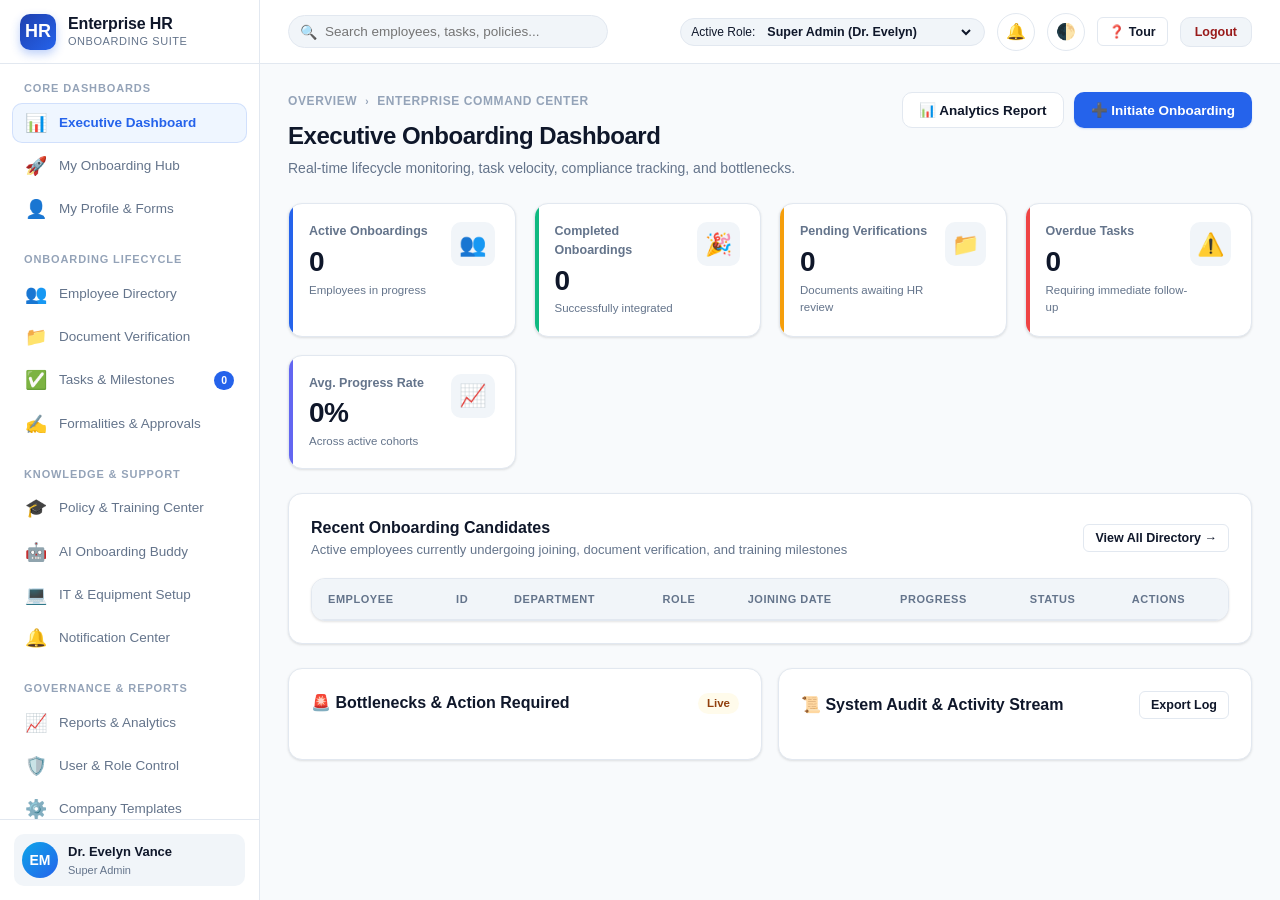
==== commit 82e48788: "Enhance Admin portal with full access, candidate progress inspector dossier, document preview verifi" ====
--- a/index.html
+++ b/index.html
@@ -851,8 +851,18 @@
 
         <div class="card">
           <div class="card-header">
-            <div class="card-title">Compliance Documents Checklist</div>
+            <div>
+              <div class="card-title">Compliance Documents Checklist</div>
+              <div class="card-desc">Admin oversight: inspect, preview, verify or reject documents across all employee records</div>
+            </div>
             <div class="filter-controls">
+              <div class="filter-search-wrap" style="min-width:200px;">
+                <span class="search-icon">🔍</span>
+                <input type="text" id="docSearchInput" placeholder="Search file or employee..." onkeyup="DocumentsModule.renderList()">
+              </div>
+              <select class="filter-select" id="docEmployeeFilter" onchange="DocumentsModule.renderList()">
+                <option value="all">All Employees</option>
+              </select>
               <select class="filter-select" id="docStatusFilter" onchange="DocumentsModule.renderList()">
                 <option value="all">All Statuses</option>
                 <option value="Verified">Verified</option>
@@ -1675,6 +1685,153 @@
   </div>
 </div>
 
+<!-- Modal: Detailed Employee Dossier & Progress Inspector -->
+<div class="modal-overlay" id="modalEmployeeProgress">
+  <div class="modal-card modal-xl">
+    <div class="modal-header">
+      <div style="display:flex;align-items:center;gap:12px;">
+        <div class="user-avatar-circle" id="dossierAvatar" style="width:42px;height:42px;font-size:16px;">AM</div>
+        <div>
+          <div class="modal-title" id="dossierName">Alex Mercer</div>
+          <div style="font-size:12px;color:var(--text-muted);" id="dossierSub">EMP-1042 • Software Development • Senior Software Engineer</div>
+        </div>
+      </div>
+      <button type="button" class="modal-close-btn" onclick="GlobalApp.closeModals()">✕</button>
+    </div>
+    <div class="modal-body">
+      <!-- Top Progress Scorecard -->
+      <div style="background:var(--bg-subtle);border-radius:var(--radius-lg);padding:18px;margin-bottom:20px;display:flex;align-items:center;justify-content:space-between;flex-wrap:wrap;gap:16px;">
+        <div>
+          <div style="font-size:12px;font-weight:700;text-transform:uppercase;color:var(--text-muted);">Overall Onboarding Completion</div>
+          <div style="font-size:32px;font-weight:800;color:var(--primary);" id="dossierOverallPercent">65%</div>
+        </div>
+        <div style="flex:1;min-width:240px;max-width:400px;">
+          <div class="progress-bar-container" style="height:12px;">
+            <div class="progress-bar-fill" id="dossierProgressBar" style="width:65%;"></div>
+          </div>
+          <div style="display:flex;justify-content:space-between;font-size:11.5px;color:var(--text-muted);margin-top:5px;">
+            <span>Current Status</span>
+            <span id="dossierStatusBadge" class="badge badge-primary">In Progress</span>
+          </div>
+        </div>
+        <div style="display:flex;gap:8px;">
+          <button class="btn btn-success btn-sm" onclick="DirectoryModule.adminCompleteOnboarding()">✓ Mark All Completed</button>
+        </div>
+      </div>
+
+      <!-- 4 Stages Progress Cards -->
+      <div class="dossier-stages-grid" id="dossierStagesGrid"></div>
+
+      <!-- Tabs within dossier: Documents, Tasks, Profile Data -->
+      <div class="tab-nav">
+        <button class="tab-btn active" id="tabDossierDocsBtn" onclick="DirectoryModule.switchDossierTab('docs')">📁 Uploaded Documents (<span id="dossierDocCount">0</span>)</button>
+        <button class="tab-btn" id="tabDossierTasksBtn" onclick="DirectoryModule.switchDossierTab('tasks')">✅ Assigned Tasks (<span id="dossierTaskCount">0</span>)</button>
+        <button class="tab-btn" id="tabDossierProfileBtn" onclick="DirectoryModule.switchDossierTab('profile')">👤 Candidate Profile</button>
+      </div>
+
+      <!-- Tab Content: Documents -->
+      <div id="dossierTabDocs">
+        <div class="table-responsive">
+          <table class="data-table">
+            <thead>
+              <tr>
+                <th>Document</th>
+                <th>File</th>
+                <th>Date</th>
+                <th>Status</th>
+                <th>Actions</th>
+              </tr>
+            </thead>
+            <tbody id="dossierDocsTableBody"></tbody>
+          </table>
+        </div>
+      </div>
+
+      <!-- Tab Content: Tasks -->
+      <div id="dossierTabTasks" style="display:none;">
+        <div class="table-responsive">
+          <table class="data-table">
+            <thead>
+              <tr>
+                <th>Task Title</th>
+                <th>Role</th>
+                <th>Deadline</th>
+                <th>Priority</th>
+                <th>Progress</th>
+                <th>Status</th>
+                <th>Action</th>
+              </tr>
+            </thead>
+            <tbody id="dossierTasksTableBody"></tbody>
+          </table>
+        </div>
+      </div>
+
+      <!-- Tab Content: Profile -->
+      <div id="dossierTabProfile" style="display:none;">
+        <div id="dossierProfileDetails"></div>
+      </div>
+    </div>
+    <div class="modal-footer">
+      <button type="button" class="btn btn-secondary" onclick="GlobalApp.closeModals()">Close Dossier</button>
+      <button type="button" class="btn btn-primary" onclick="window.print()">🖨️ Print Employee Report</button>
+    </div>
+  </div>
+</div>
+
+<!-- Modal: Document Preview & Inspection -->
+<div class="modal-overlay" id="modalDocPreview">
+  <div class="modal-card modal-lg">
+    <div class="modal-header">
+      <div>
+        <div class="modal-title" id="docPreviewTitle">Document Preview</div>
+        <div style="font-size:12px;color:var(--text-muted);" id="docPreviewSub">Employee: Alex Mercer • Category: ID Proof</div>
+      </div>
+      <button type="button" class="modal-close-btn" onclick="GlobalApp.closeModals()">✕</button>
+    </div>
+    <div class="modal-body">
+      <!-- Simulated Document Inspection Canvas -->
+      <div class="doc-preview-canvas">
+        <div class="doc-preview-watermark">CONFIDENTIAL</div>
+        <div class="doc-preview-icon" id="docPreviewIcon">📄</div>
+        <div style="font-size:16px;font-weight:700;color:var(--text-main);" id="docPreviewFileName">document_sample.pdf</div>
+        <div style="font-size:12.5px;color:var(--text-muted);margin:6px 0 14px;" id="docPreviewMeta">
+          Size: 2.4 MB • Format: PDF Document • Uploaded on 2026-10-14
+        </div>
+        <div style="display:flex;gap:8px;font-size:12px;align-items:center;">
+          <span class="badge badge-success">🔒 SHA-256 Verified</span>
+          <span class="badge badge-info">🛡️ Malware Scan Passed</span>
+          <span id="docPreviewCurrentStatusBadge" class="badge badge-warning">Under Review</span>
+        </div>
+      </div>
+
+      <div class="card" style="margin-bottom:0;padding:16px;">
+        <div style="font-size:13px;font-weight:700;margin-bottom:8px;">Admin Verification Review Decision:</div>
+        <div class="form-grid-2">
+          <div class="form-group" style="margin-bottom:0;">
+            <label class="form-label">Update Status</label>
+            <select class="form-control" id="docPreviewStatusSelect">
+              <option value="Verified">✅ Verified &amp; Approved</option>
+              <option value="Under Review">⏳ Under Review</option>
+              <option value="Resubmission Required">⚠️ Resubmission Required (Unclear / Incomplete)</option>
+              <option value="Rejected">❌ Rejected (Invalid / Mismatched)</option>
+            </select>
+          </div>
+          <div class="form-group" style="margin-bottom:0;">
+            <label class="form-label">Review Feedback / Instructions</label>
+            <input type="text" class="form-control" id="docPreviewFeedbackInput" placeholder="Feedback visible to the employee...">
+          </div>
+        </div>
+      </div>
+    </div>
+    <div class="modal-footer">
+      <button type="button" class="btn btn-secondary" onclick="GlobalApp.closeModals()">Cancel</button>
+      <button type="button" class="btn btn-secondary" onclick="alert('Downloading secured copy of file...')">⬇️ Download File</button>
+      <button type="button" class="btn btn-primary" onclick="DocumentsModule.savePreviewDecision()">Save Verification Decision</button>
+    </div>
+  </div>
+</div>
+
 <!-- Guided Tour Spotlight Overlay -->
 <div class="tour-overlay" id="guidedTourOverlay" style="display:none;">
   <div class="tour-tooltip" id="tourTooltip">
--- a/style.css
+++ b/style.css
@@ -72,6 +72,7 @@
 
 /* Dark Mode Theme Overrides */
 body.dark-mode {
+  color-scheme: dark;
   --bg-page: #0b1120;
   --bg-surface: #111827;
   --bg-subtle: #1e293b;
@@ -414,7 +415,49 @@
   font-weight: 600;
   outline: none;
   cursor: pointer;
-}
+  color-scheme: dark;
+}
+
+body.dark-mode .role-switcher-box {
+  background-color: #000000;
+  border-color: #334155;
+}
+
+body.dark-mode .role-switcher-select {
+  background-color: #000000;
+  color: #ffffff;
+}
+
+/* Dropdown options background black and letters white */
+select option,
+.role-switcher-select option,
+.filter-select option,
+.form-control option {
+  background-color: #000000 !important;
+  color: #ffffff !important;
+  padding: 8px 12px;
+}
+
+select option:checked,
+.role-switcher-select option:checked {
+  background-color: #1d4ed8 !important;
+  color: #ffffff !important;
+}
+
+body.dark-mode select,
+body.dark-mode .filter-select,
+body.dark-mode .form-control,
+body.dark-mode input.form-control,
+body.dark-mode select.form-control,
+body.dark-mode textarea.form-control,
+body.dark-mode .filter-search-wrap input {
+  background-color: #000000 !important;
+  color: #ffffff !important;
+  border-color: #334155;
+  color-scheme: dark;
+}
+
+
 
 /* Action Icons */
 .header-action-btn {
@@ -942,6 +985,71 @@
 }
 .modal-card.modal-lg {
   max-width: 860px;
+}
+.modal-card.modal-xl {
+  max-width: 1040px;
+}
+
+/* Document Preview Component */
+.doc-preview-canvas {
+  background: var(--bg-subtle);
+  border: 1px solid var(--border-color);
+  border-radius: var(--radius-md);
+  padding: 24px;
+  min-height: 220px;
+  display: flex;
+  flex-direction: column;
+  align-items: center;
+  justify-content: center;
+  position: relative;
+  text-align: center;
+  margin-bottom: 16px;
+}
+.doc-preview-watermark {
+  position: absolute;
+  font-size: 80px;
+  opacity: 0.05;
+  pointer-events: none;
+  font-weight: 900;
+  text-transform: uppercase;
+}
+.doc-preview-icon {
+  font-size: 48px;
+  margin-bottom: 10px;
+}
+
+/* Dossier Progress Stages Grid */
+.dossier-stages-grid {
+  display: grid;
+  grid-template-columns: repeat(4, 1fr);
+  gap: 12px;
+  margin-bottom: 20px;
+}
+@media (max-width: 860px) {
+  .dossier-stages-grid {
+    grid-template-columns: 1fr 1fr;
+  }
+}
+.dossier-stage-card {
+  padding: 14px;
+  border-radius: var(--radius-md);
+  border: 1px solid var(--border-color);
+  background: var(--bg-surface);
+  display: flex;
+  flex-direction: column;
+  gap: 6px;
+}
+.dossier-stage-card.complete {
+  border-color: rgba(16, 185, 129, 0.4);
+  background: var(--success-light);
+}
+.dossier-stage-card.in-progress {
+  border-color: rgba(37, 99, 235, 0.4);
+  background: var(--primary-light);
+}
+.dossier-stage-card.pending {
+  border-color: var(--border-color);
+  background: var(--bg-subtle);
 }
 
 @keyframes modalScale {
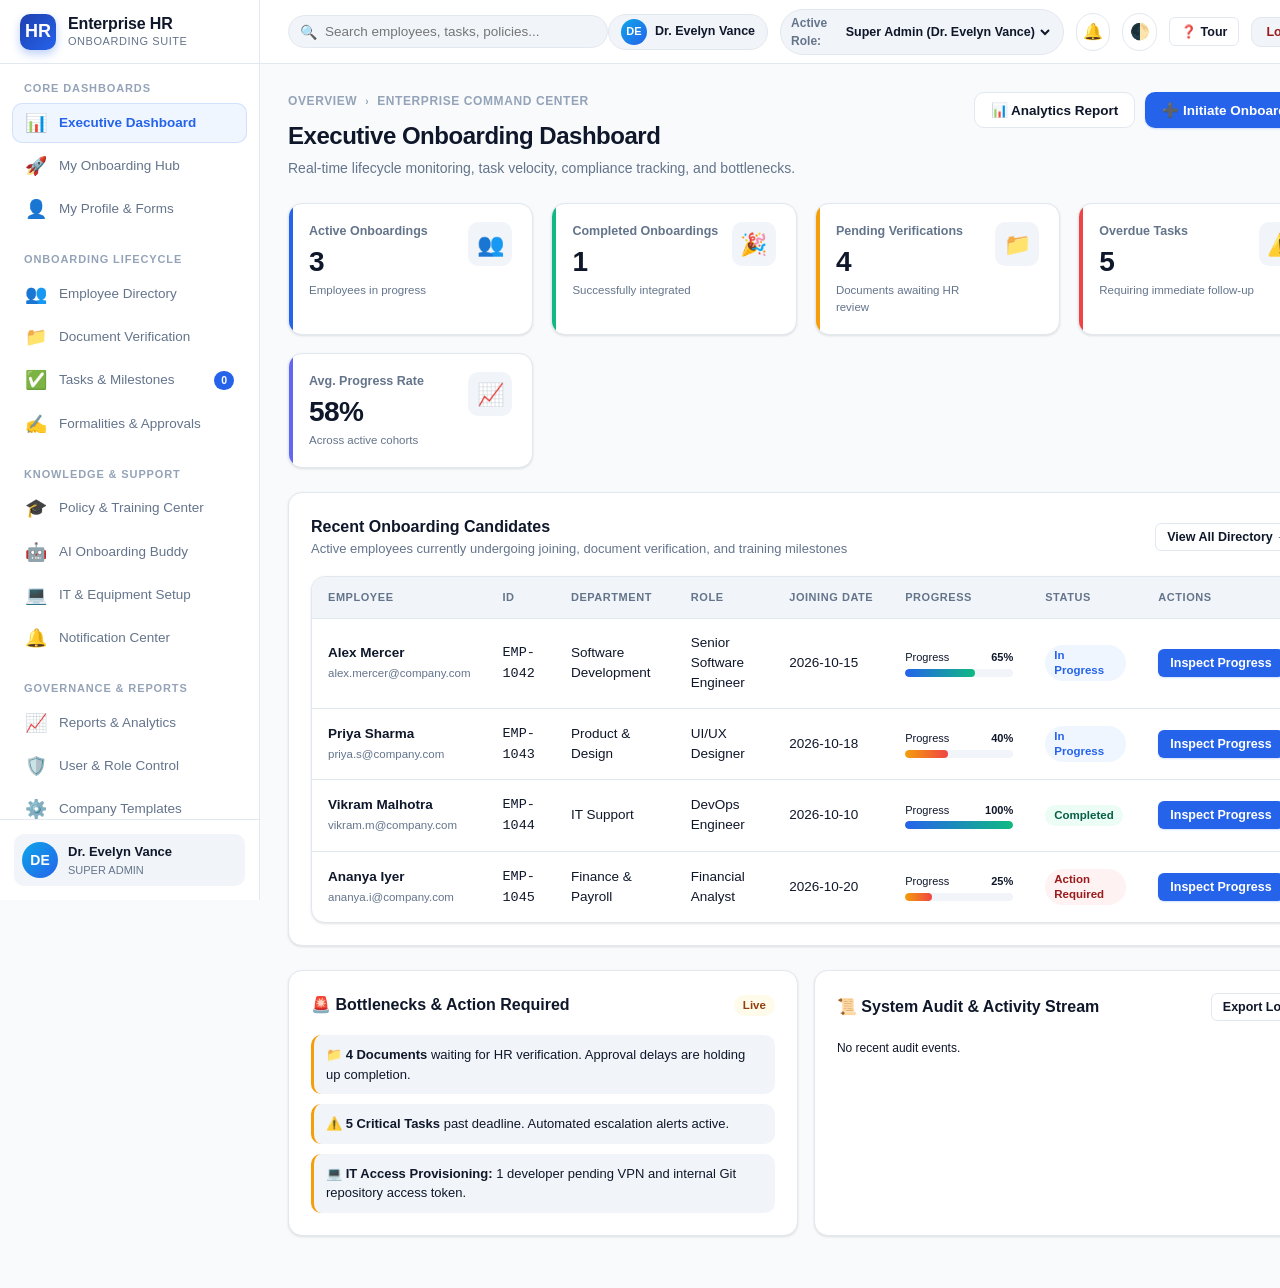
==== commit cef89b82: "Implement profile photo upload, dynamic logged-in user details in header and sidebar, direct profile" ====
--- a/index.html
+++ b/index.html
@@ -170,16 +170,22 @@
       </div>
 
       <div class="header-right">
+        <!-- Logged-in User Profile Pill (Header) -->
+        <div class="header-user-pill" id="headerUserPill" style="display:flex;align-items:center;gap:8px;padding:4px 12px;background:var(--bg-subtle);border-radius:var(--radius-full);border:1px solid var(--border-color);cursor:pointer;" onclick="AppRouter.navigate('profile')" title="View Your Profile">
+          <div class="user-avatar-circle" id="headerAvatar" style="width:26px;height:26px;font-size:11px;overflow:hidden;">EM</div>
+          <span id="headerUserName" style="font-size:12.5px;font-weight:600;max-width:130px;overflow:hidden;text-overflow:ellipsis;white-space:nowrap;">Alex Mercer</span>
+        </div>
+
         <!-- Live Role Switcher -->
-        <div class="role-switcher-box" title="Quickly preview portal as different enterprise roles">
-          <span>Active Role:</span>
+        <div class="role-switcher-box" title="Active Logged-in Role">
+          <span style="font-size:12px;color:var(--text-muted);font-weight:600;">Active Role:</span>
           <select id="roleSwitcherSelect" class="role-switcher-select" onchange="AuthSystem.switchRoleDemo(this.value)">
-            <option value="super_admin">Super Admin (Dr. Evelyn)</option>
-            <option value="hr_admin">HR Admin (Sarah Jenkins)</option>
-            <option value="employee">New Employee (Alex Mercer)</option>
-            <option value="manager">Manager (David Kumar)</option>
-            <option value="it_admin">IT Admin (Marcus Vance)</option>
-            <option value="finance">Finance/Payroll (Rachel Adams)</option>
+            <option value="super_admin">Super Admin</option>
+            <option value="hr_admin">HR Admin</option>
+            <option value="employee">Employee</option>
+            <option value="manager">Manager</option>
+            <option value="it_admin">IT Admin</option>
+            <option value="finance">Finance/Payroll</option>
           </select>
         </div>
 
@@ -223,8 +229,9 @@
 
             <!-- Tab switcher -->
             <div class="tab-nav" style="justify-content:center;">
-              <button type="button" class="tab-btn active" id="tabLoginBtn" onclick="AuthSystem.showLoginTab('signin')">Sign In</button>
+              <button type="button" class="tab-btn active" id="tabLoginBtn" onclick="AuthSystem.showLoginTab('signin')">Employee Sign In</button>
               <button type="button" class="tab-btn" id="tabRegisterBtn" onclick="AuthSystem.showLoginTab('register')">Register Account</button>
+              <button type="button" class="tab-btn" id="tabAdminBtn" onclick="AuthSystem.showLoginTab('admin')">🛡️ Admin Portal (/admin.login)</button>
             </div>
 
             <div id="loginAlertBox" style="display:none;" class="badge badge-danger" style="margin-bottom:14px;width:100%;padding:10px;"></div>
@@ -233,7 +240,7 @@
             <form id="loginForm" onsubmit="AuthSystem.handleLoginForm(event)">
               <div class="form-group">
                 <label class="form-label">Email or Employee ID</label>
-                <input type="text" class="form-control" id="loginId" placeholder="e.g. admin@company.com or EMP-1042" required>
+                <input type="text" class="form-control" id="loginId" placeholder="e.g. alex.mercer@company.com or EMP-1042" required>
               </div>
               <div class="form-group">
                 <label class="form-label">Password</label>
@@ -246,7 +253,7 @@
                 <a href="javascript:void(0)" onclick="AuthSystem.openForgotPassword()">Forgot Password?</a>
               </div>
               <button type="submit" class="btn btn-primary" style="width:100%;margin-bottom:16px;">
-                <span>🔓 Authenticate &amp; Launch Portal</span>
+                <span>🔓 Authenticate &amp; Open Employee Profile</span>
               </button>
             </form>
 
@@ -302,35 +309,35 @@
               </button>
             </form>
 
-            <div style="text-align:center;margin-top:14px;border-top:1px solid var(--border-color);padding-top:16px;">
-              <span class="text-muted" style="font-size:12px;font-weight:700;text-transform:uppercase;">Quick One-Click Demo Logins:</span>
-              <div class="demo-role-grid">
-                <button type="button" class="demo-role-btn" onclick="AuthSystem.loginAs('super_admin')">
-                  <strong>Dr. Evelyn Vance</strong>
-                  <span>Super Admin</span>
-                </button>
-                <button type="button" class="demo-role-btn" onclick="AuthSystem.loginAs('hr_admin')">
-                  <strong>Sarah Jenkins</strong>
-                  <span>HR Director</span>
-                </button>
-                <button type="button" class="demo-role-btn" onclick="AuthSystem.loginAs('employee')">
-                  <strong>Alex Mercer</strong>
-                  <span>New Engineer</span>
-                </button>
-                <button type="button" class="demo-role-btn" onclick="AuthSystem.loginAs('manager')">
-                  <strong>David Kumar</strong>
-                  <span>Engineering Manager</span>
-                </button>
-                <button type="button" class="demo-role-btn" onclick="AuthSystem.loginAs('it_admin')">
-                  <strong>Marcus Vance</strong>
-                  <span>IT Admin</span>
-                </button>
-                <button type="button" class="demo-role-btn" onclick="AuthSystem.loginAs('finance')">
-                  <strong>Rachel Adams</strong>
-                  <span>Finance &amp; Payroll</span>
-                </button>
-              </div>
-            </div>
+            <!-- Admin Portal Login Form (OSS HTTPS /admin.login) -->
+            <form id="adminLoginForm" style="display:none;" onsubmit="AuthSystem.handleAdminLoginForm(event)">
+              <div style="background:var(--bg-subtle);border-radius:var(--radius-md);padding:12px 14px;margin-bottom:16px;border:1px solid var(--border-color);display:flex;align-items:center;gap:12px;">
+                <span style="font-size:24px;">🛡️</span>
+                <div>
+                  <div style="font-size:11px;font-weight:700;color:var(--text-muted);text-transform:uppercase;">OSS HTTPS Administrative Gateway</div>
+                  <div style="font-size:12.5px;font-weight:600;color:var(--primary);font-family:var(--font-mono);">https://ipaddress/admin.login</div>
+                </div>
+              </div>
+
+              <div id="adminAlertBox" style="display:none;margin-bottom:14px;padding:10px 14px;font-size:12.5px;text-align:left;line-height:1.4;" class="badge badge-danger"></div>
+
+              <div class="form-group">
+                <label class="form-label">Authorized HR Admin Email <span class="required">*</span></label>
+                <input type="email" class="form-control" id="adminLoginEmail" placeholder="sarah.hr@company.com" required>
+                <span style="font-size:11.5px;color:var(--text-muted);margin-top:3px;display:block;">Required format: <code>&lt;hr_name&gt;.hr@&lt;company_name&gt;.com</code></span>
+              </div>
+              <div class="form-group">
+                <label class="form-label">Admin Security Password <span class="required">*</span></label>
+                <input type="password" class="form-control" id="adminLoginPassword" minlength="8" placeholder="Minimum 8 characters" required>
+                <span style="font-size:11.5px;color:var(--text-muted);margin-top:3px;display:block;">Minimum 8 characters required</span>
+              </div>
+              <button type="submit" class="btn btn-primary" style="width:100%;margin-bottom:12px;">
+                <span>🔐 Authenticate HR Admin Console</span>
+              </button>
+              <div style="text-align:center;font-size:12px;color:var(--text-muted);">
+                Dedicated Secure Endpoint: <code>https://&lt;ipaddress&gt;/admin.login</code>
+              </div>
+            </form>
 
           </div>
         </div>
@@ -569,14 +576,63 @@
           </div>
         </div>
 
+        <!-- Profile Overview & Photo Upload Card -->
+        <div class="card" style="margin-bottom:20px;padding:22px;">
+          <div style="display:flex;align-items:center;justify-content:space-between;flex-wrap:wrap;gap:20px;">
+            <div style="display:flex;align-items:center;gap:20px;">
+              <!-- Profile Photo Circle Preview with Upload -->
+              <div style="position:relative;">
+                <div class="user-avatar-circle" id="profAvatarPreview" style="width:96px;height:96px;font-size:32px;border:3px solid var(--primary);overflow:hidden;box-shadow:var(--shadow-md);">
+                  AM
+                </div>
+              </div>
+              <div>
+                <div style="display:flex;align-items:center;gap:10px;flex-wrap:wrap;">
+                  <h2 style="font-size:22px;margin:0;" id="profDisplayName">Alex Mercer</h2>
+                  <span class="badge badge-primary" id="profDisplayRole">Senior Software Engineer</span>
+                </div>
+                <div style="font-size:13px;color:var(--text-muted);margin:4px 0 10px;" id="profDisplayMeta">
+                  Emp ID: <code id="profDisplayEmpId">EMP-1042</code> • <span id="profDisplayDept">Software Development</span>
+                </div>
+                <!-- Photo Upload Controls -->
+                <div style="display:flex;gap:10px;align-items:center;flex-wrap:wrap;">
+                  <input type="file" id="profPhotoFileInput" accept="image/*" style="display:none;" onchange="ProfileModule.handlePhotoUpload(this)">
+                  <button type="button" class="btn btn-primary btn-sm" onclick="document.getElementById('profPhotoFileInput').click()">
+                    📷 Upload Profile Photo
+                  </button>
+                  <button type="button" class="btn btn-secondary btn-sm" id="profRemovePhotoBtn" onclick="ProfileModule.removePhoto()" style="display:none;">
+                    Remove Photo
+                  </button>
+                  <span id="profPhotoStatus" style="font-size:12px;color:var(--text-muted);">Required for official RFID Employee ID Card</span>
+                </div>
+              </div>
+            </div>
+
+            <!-- Required Fields Status Tracker -->
+            <div style="background:var(--bg-subtle);border-radius:var(--radius-md);padding:14px 18px;min-width:260px;">
+              <div style="display:flex;justify-content:space-between;font-size:12px;font-weight:700;margin-bottom:6px;">
+                <span>REQUIRED FIELDS COMPLETION</span>
+                <span id="profCompletionPercent" style="color:var(--primary);">85%</span>
+              </div>
+              <div class="progress-bar-container" style="height:8px;margin-bottom:8px;">
+                <div class="progress-bar-fill" id="profCompletionBar" style="width:85%;"></div>
+              </div>
+              <div style="font-size:11.5px;color:var(--text-muted);" id="profRequiredSummary">
+                All required fields must be completed for official HR verification.
+              </div>
+            </div>
+          </div>
+        </div>
+
         <!-- Profile Tabs -->
         <div class="card">
           <div class="tab-nav">
-            <button class="tab-btn active" onclick="ProfileModule.switchTab('personal')">1. Personal &amp; Contact</button>
-            <button class="tab-btn" onclick="ProfileModule.switchTab('emergency')">2. Emergency Contacts</button>
-            <button class="tab-btn" onclick="ProfileModule.switchTab('education')">3. Education &amp; Experience</button>
-            <button class="tab-btn" onclick="ProfileModule.switchTab('bank')">4. Bank &amp; Payroll</button>
-            <button class="tab-btn" onclick="ProfileModule.switchTab('assignment')">5. Organization Assignment</button>
+            <button type="button" class="tab-btn active" id="tabProfPersonalBtn" onclick="ProfileModule.switchTab('personal')">1. Personal &amp; Contact</button>
+            <button type="button" class="tab-btn" id="tabProfEmergencyBtn" onclick="ProfileModule.switchTab('emergency')">2. Emergency Contacts</button>
+            <button type="button" class="tab-btn" id="tabProfEducationBtn" onclick="ProfileModule.switchTab('education')">3. Education &amp; Experience</button>
+            <button type="button" class="tab-btn" id="tabProfBankBtn" onclick="ProfileModule.switchTab('bank')">4. Bank &amp; Payroll</button>
+            <button type="button" class="tab-btn" id="tabProfAssignmentBtn" onclick="ProfileModule.switchTab('assignment')">5. Organization Assignment</button>
+            <button type="button" class="tab-btn" id="tabProfAllBtn" onclick="ProfileModule.switchTab('all')" style="margin-left:auto;background:var(--primary-light);color:var(--primary);font-weight:700;">📋 Display All Required Fields</button>
           </div>
 
           <form id="profileMainForm">
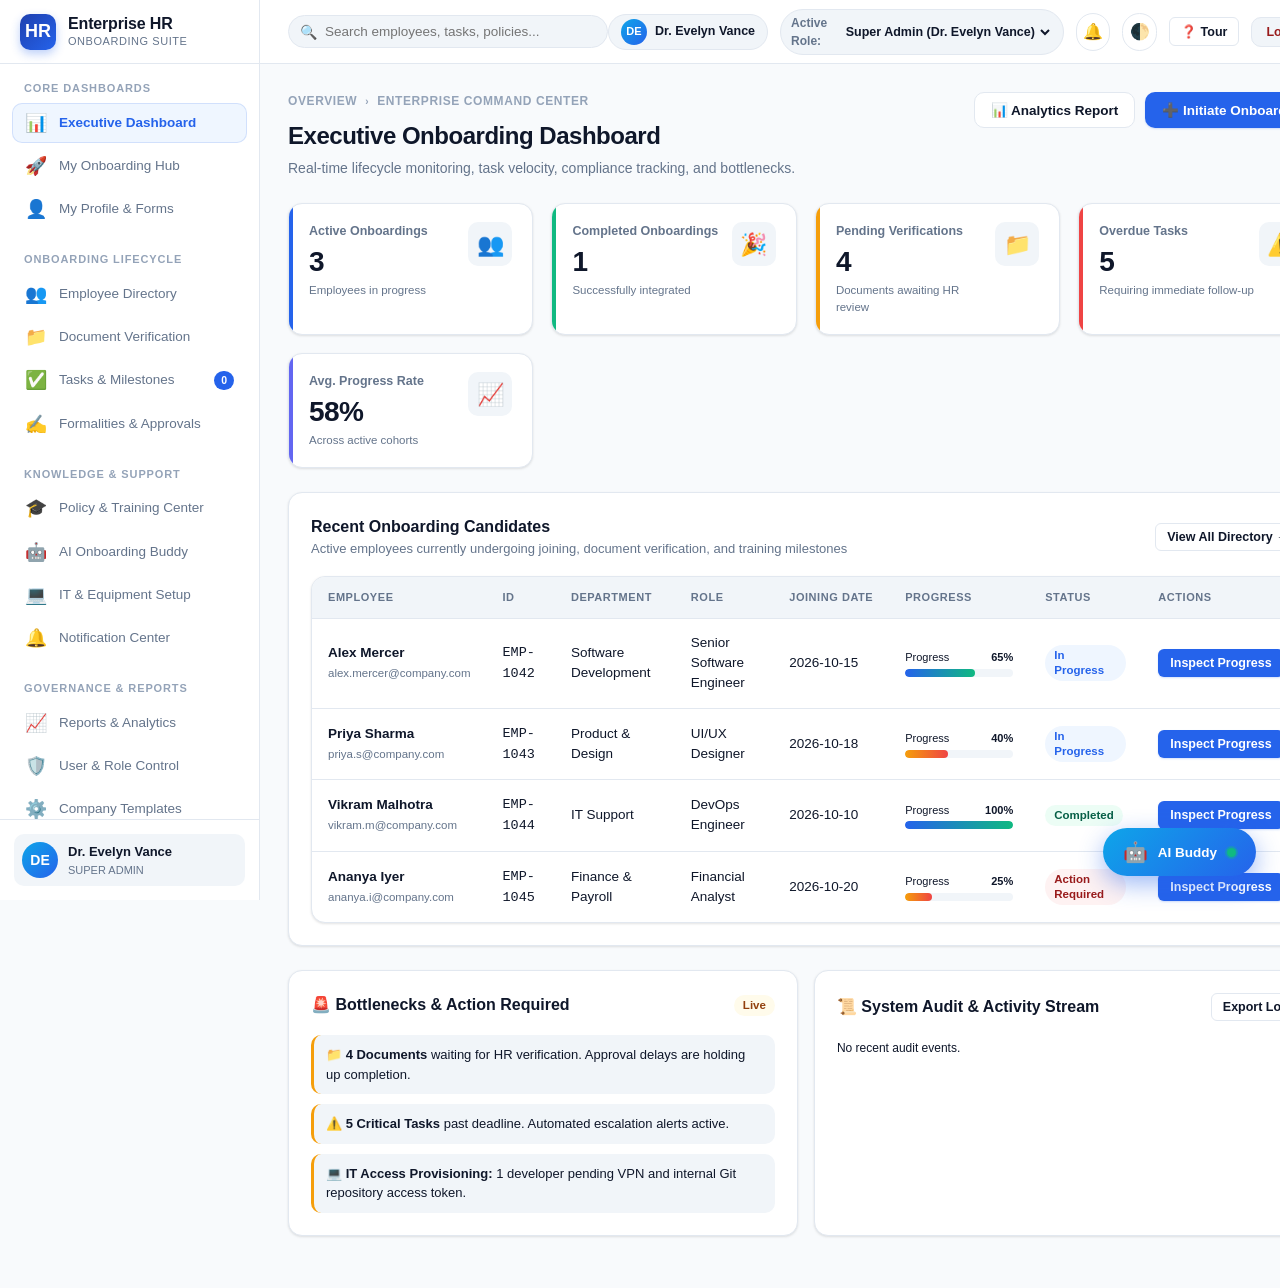
==== commit 127176ed: "Move AI Onboarding Buddy to bottom-right floating mini view and configure address-bar admin gateway " ====
--- a/index.html
+++ b/index.html
@@ -95,7 +95,7 @@
             </a>
           </li>
           <li>
-            <a class="nav-link" data-page="ai-assistant" onclick="AppRouter.navigate('ai-assistant')">
+            <a class="nav-link" data-page="ai-assistant" onclick="AiChatModule.toggleMiniWidget(true)" title="Open AI Onboarding Buddy (Mini View)">
               <span class="nav-icon">🤖</span>
               <span>AI Onboarding Buddy</span>
             </a>
@@ -227,11 +227,10 @@
               <p class="text-muted">Access your personalized HR onboarding records</p>
             </div>
 
-            <!-- Tab switcher -->
-            <div class="tab-nav" style="justify-content:center;">
+            <!-- Tab switcher (Employee & Register only; Admin Portal accessed via address bar) -->
+            <div class="tab-nav" id="loginTabNav" style="justify-content:center;">
               <button type="button" class="tab-btn active" id="tabLoginBtn" onclick="AuthSystem.showLoginTab('signin')">Employee Sign In</button>
               <button type="button" class="tab-btn" id="tabRegisterBtn" onclick="AuthSystem.showLoginTab('register')">Register Account</button>
-              <button type="button" class="tab-btn" id="tabAdminBtn" onclick="AuthSystem.showLoginTab('admin')">🛡️ Admin Portal (/admin.login)</button>
             </div>
 
             <div id="loginAlertBox" style="display:none;" class="badge badge-danger" style="margin-bottom:14px;width:100%;padding:10px;"></div>
@@ -309,35 +308,37 @@
               </button>
             </form>
 
-            <!-- Admin Portal Login Form (OSS HTTPS /admin.login) -->
-            <form id="adminLoginForm" style="display:none;" onsubmit="AuthSystem.handleAdminLoginForm(event)">
-              <div style="background:var(--bg-subtle);border-radius:var(--radius-md);padding:12px 14px;margin-bottom:16px;border:1px solid var(--border-color);display:flex;align-items:center;gap:12px;">
-                <span style="font-size:24px;">🛡️</span>
+            <!-- Admin Portal Login Gateway (OSS HTTPS /admin.login - Activated ONLY when typed in address bar) -->
+            <div id="adminPortalGatewayCard" style="display:none;">
+              <div style="background:var(--bg-subtle);border-radius:var(--radius-md);padding:14px 16px;margin-bottom:16px;border:1px solid var(--border-color);display:flex;align-items:center;gap:12px;">
+                <span style="font-size:26px;">🛡️</span>
                 <div>
                   <div style="font-size:11px;font-weight:700;color:var(--text-muted);text-transform:uppercase;">OSS HTTPS Administrative Gateway</div>
-                  <div style="font-size:12.5px;font-weight:600;color:var(--primary);font-family:var(--font-mono);">https://ipaddress/admin.login</div>
+                  <div style="font-size:13px;font-weight:700;color:var(--primary);font-family:var(--font-mono);">https://&lt;ipaddress&gt;/admin.login</div>
                 </div>
               </div>
 
               <div id="adminAlertBox" style="display:none;margin-bottom:14px;padding:10px 14px;font-size:12.5px;text-align:left;line-height:1.4;" class="badge badge-danger"></div>
 
-              <div class="form-group">
-                <label class="form-label">Authorized HR Admin Email <span class="required">*</span></label>
-                <input type="email" class="form-control" id="adminLoginEmail" placeholder="sarah.hr@company.com" required>
-                <span style="font-size:11.5px;color:var(--text-muted);margin-top:3px;display:block;">Required format: <code>&lt;hr_name&gt;.hr@&lt;company_name&gt;.com</code></span>
-              </div>
-              <div class="form-group">
-                <label class="form-label">Admin Security Password <span class="required">*</span></label>
-                <input type="password" class="form-control" id="adminLoginPassword" minlength="8" placeholder="Minimum 8 characters" required>
-                <span style="font-size:11.5px;color:var(--text-muted);margin-top:3px;display:block;">Minimum 8 characters required</span>
-              </div>
-              <button type="submit" class="btn btn-primary" style="width:100%;margin-bottom:12px;">
-                <span>🔐 Authenticate HR Admin Console</span>
-              </button>
-              <div style="text-align:center;font-size:12px;color:var(--text-muted);">
-                Dedicated Secure Endpoint: <code>https://&lt;ipaddress&gt;/admin.login</code>
-              </div>
-            </form>
+              <form id="adminLoginForm" onsubmit="AuthSystem.handleAdminLoginForm(event)">
+                <div class="form-group">
+                  <label class="form-label">Authorized HR Admin Email <span class="required">*</span></label>
+                  <input type="email" class="form-control" id="adminLoginEmail" placeholder="sarah.hr@company.com" required>
+                  <span style="font-size:11.5px;color:var(--text-muted);margin-top:3px;display:block;">Required format: <code>&lt;hr_name&gt;.hr@&lt;company_name&gt;.com</code></span>
+                </div>
+                <div class="form-group">
+                  <label class="form-label">Admin Security Password <span class="required">*</span></label>
+                  <input type="password" class="form-control" id="adminLoginPassword" minlength="8" placeholder="Minimum 8 characters" required>
+                  <span style="font-size:11.5px;color:var(--text-muted);margin-top:3px;display:block;">Minimum 8 characters required</span>
+                </div>
+                <button type="submit" class="btn btn-primary" style="width:100%;margin-bottom:12px;">
+                  <span>🔐 Authenticate HR Admin Console</span>
+                </button>
+                <div style="text-align:center;font-size:12.5px;margin-top:12px;">
+                  <a href="javascript:void(0)" onclick="AuthSystem.exitAdminGateway()" style="color:var(--text-muted);text-decoration:none;">← Return to Employee Login</a>
+                </div>
+              </form>
+            </div>
 
           </div>
         </div>
@@ -1904,6 +1905,51 @@
   </div>
 </div>
 
+<!-- Floating Bottom-Right AI Onboarding Buddy Launcher -->
+<button type="button" class="ai-floating-trigger" id="aiFloatingTriggerBtn" onclick="AiChatModule.toggleMiniWidget()" title="Chat with AI Onboarding Buddy">
+  <span class="ai-trigger-icon">🤖</span>
+  <span class="ai-trigger-label">AI Buddy</span>
+  <span class="ai-trigger-pulse"></span>
+</button>
+
+<!-- Floating Mini Chat Window (Bottom-Right Corner) -->
+<div class="ai-mini-chat-window" id="aiMiniChatWindow">
+  <div class="ai-mini-header">
+    <div style="display:flex;align-items:center;gap:10px;">
+      <span style="font-size:22px;">🤖</span>
+      <div>
+        <div style="font-size:13.5px;font-weight:700;">AI Onboarding Buddy</div>
+        <div style="font-size:11px;color:var(--text-muted);">24/7 Verified Policy Assistant</div>
+      </div>
+    </div>
+    <div style="display:flex;align-items:center;gap:6px;">
+      <button type="button" class="btn btn-secondary btn-sm" onclick="AiChatModule.openEscalateModal()" title="Escalate Ticket to HR Support Floor 2" style="padding:4px 8px;font-size:11px;">🚨 HR</button>
+      <button type="button" class="btn btn-secondary btn-sm" onclick="AppRouter.navigate('ai-assistant'); AiChatModule.toggleMiniWidget(false);" title="Expand to Full View" style="padding:4px 8px;font-size:11px;">⛶</button>
+      <button type="button" class="modal-close-btn" onclick="AiChatModule.toggleMiniWidget(false)" title="Minimize AI Buddy">✕</button>
+    </div>
+  </div>
+
+  <div class="ai-mini-messages" id="aiMiniChatMessages">
+    <div class="chat-bubble bot">
+      👋 Hi! I am your AI Onboarding Buddy. You can ask me about shift timings, cafeteria floors, leave policies, or manage your tasks!
+      <span class="chat-source-tag">Source: Verified Employee Handbook</span>
+    </div>
+  </div>
+
+  <div class="ai-mini-chips">
+    <button type="button" class="quick-chip-btn" onclick="AiChatModule.sendQuick('What are the shift timings?', true)">🕒 Shifts</button>
+    <button type="button" class="quick-chip-btn" onclick="AiChatModule.sendQuick('What is the leave policy?', true)">🏖 Leaves</button>
+    <button type="button" class="quick-chip-btn" onclick="AiChatModule.sendQuick('Where is the cafeteria and washrooms?', true)">🍔 Cafeteria</button>
+    <button type="button" class="quick-chip-btn" onclick="AiChatModule.sendQuick('What are the IT security guidelines?', true)">💻 IT Security</button>
+  </div>
+
+  <form class="ai-mini-input-bar" onsubmit="AiChatModule.handleSend(event, true)">
+    <input type="text" id="aiMiniChatInput" placeholder="Ask a question..." required>
+    <button type="button" class="btn btn-secondary mic-btn" id="aiMiniMicBtn" onclick="AiChatModule.toggleVoiceInput(true)" title="Speak question">🎤</button>
+    <button type="submit" class="btn btn-primary btn-sm">Send</button>
+  </form>
+</div>
+
 <script src="script.js"></script>
 </body>
 </html>
--- a/style.css
+++ b/style.css
@@ -1471,6 +1471,118 @@
   50% { transform: scale(1.08); }
 }
 
+/* --- AI FLOATING MINI WIDGET (RIGHT BOTTOM CORNER) --- */
+.ai-floating-trigger {
+  position: fixed;
+  bottom: 24px;
+  right: 24px;
+  z-index: 9990;
+  display: flex;
+  align-items: center;
+  gap: 10px;
+  padding: 12px 20px;
+  border-radius: var(--radius-full);
+  background: linear-gradient(135deg, #0ea5e9, #2563eb);
+  color: #ffffff;
+  border: none;
+  font-size: 13.5px;
+  font-weight: 700;
+  cursor: pointer;
+  box-shadow: 0 8px 24px rgba(37, 99, 235, 0.45);
+  transition: all var(--transition-fast);
+}
+.ai-floating-trigger:hover {
+  transform: translateY(-3px) scale(1.02);
+  box-shadow: 0 12px 30px rgba(37, 99, 235, 0.6);
+}
+.ai-trigger-icon {
+  font-size: 20px;
+}
+.ai-trigger-pulse {
+  width: 9px;
+  height: 9px;
+  border-radius: 50%;
+  background-color: #10b981;
+  box-shadow: 0 0 0 2px rgba(16, 185, 129, 0.4);
+  animation: pulseMic 1.5s infinite;
+}
+
+.ai-mini-chat-window {
+  position: fixed;
+  bottom: 84px;
+  right: 24px;
+  width: 390px;
+  max-width: calc(100vw - 32px);
+  height: 560px;
+  max-height: calc(100vh - 110px);
+  z-index: 9995;
+  background-color: var(--bg-surface);
+  border: 1px solid var(--border-color);
+  border-radius: var(--radius-lg);
+  box-shadow: 0 20px 45px rgba(0, 0, 0, 0.35);
+  display: none;
+  flex-direction: column;
+  overflow: hidden;
+  animation: miniChatSlideUp 0.25s cubic-bezier(0.16, 1, 0.3, 1);
+}
+.ai-mini-chat-window.active {
+  display: flex;
+}
+@keyframes miniChatSlideUp {
+  from { opacity: 0; transform: translateY(20px) scale(0.97); }
+  to { opacity: 1; transform: translateY(0) scale(1); }
+}
+
+.ai-mini-header {
+  padding: 12px 16px;
+  background-color: var(--bg-subtle);
+  border-bottom: 1px solid var(--border-color);
+  display: flex;
+  align-items: center;
+  justify-content: space-between;
+}
+.ai-mini-messages {
+  flex: 1;
+  padding: 16px;
+  overflow-y: auto;
+  display: flex;
+  flex-direction: column;
+  gap: 12px;
+}
+.ai-mini-chips {
+  padding: 8px 14px;
+  display: flex;
+  gap: 6px;
+  overflow-x: auto;
+  border-top: 1px solid var(--border-color);
+  background-color: var(--bg-surface);
+}
+.ai-mini-chips button {
+  font-size: 11.5px;
+  padding: 4px 10px;
+}
+.ai-mini-input-bar {
+  padding: 10px 14px;
+  border-top: 1px solid var(--border-color);
+  display: flex;
+  gap: 8px;
+  background-color: var(--bg-surface);
+}
+.ai-mini-input-bar input {
+  flex: 1;
+  padding: 8px 12px;
+  border: 1px solid var(--border-color);
+  border-radius: var(--radius-md);
+  background-color: var(--bg-surface);
+  color: var(--text-main);
+  font-size: 13px;
+  outline: none;
+}
+.ai-mini-input-bar input:focus {
+  border-color: var(--primary);
+}
+
+
 /* --- 7. POLICY EXAM & ASSESSMENT --- */
 .exam-shell {
   display: grid;
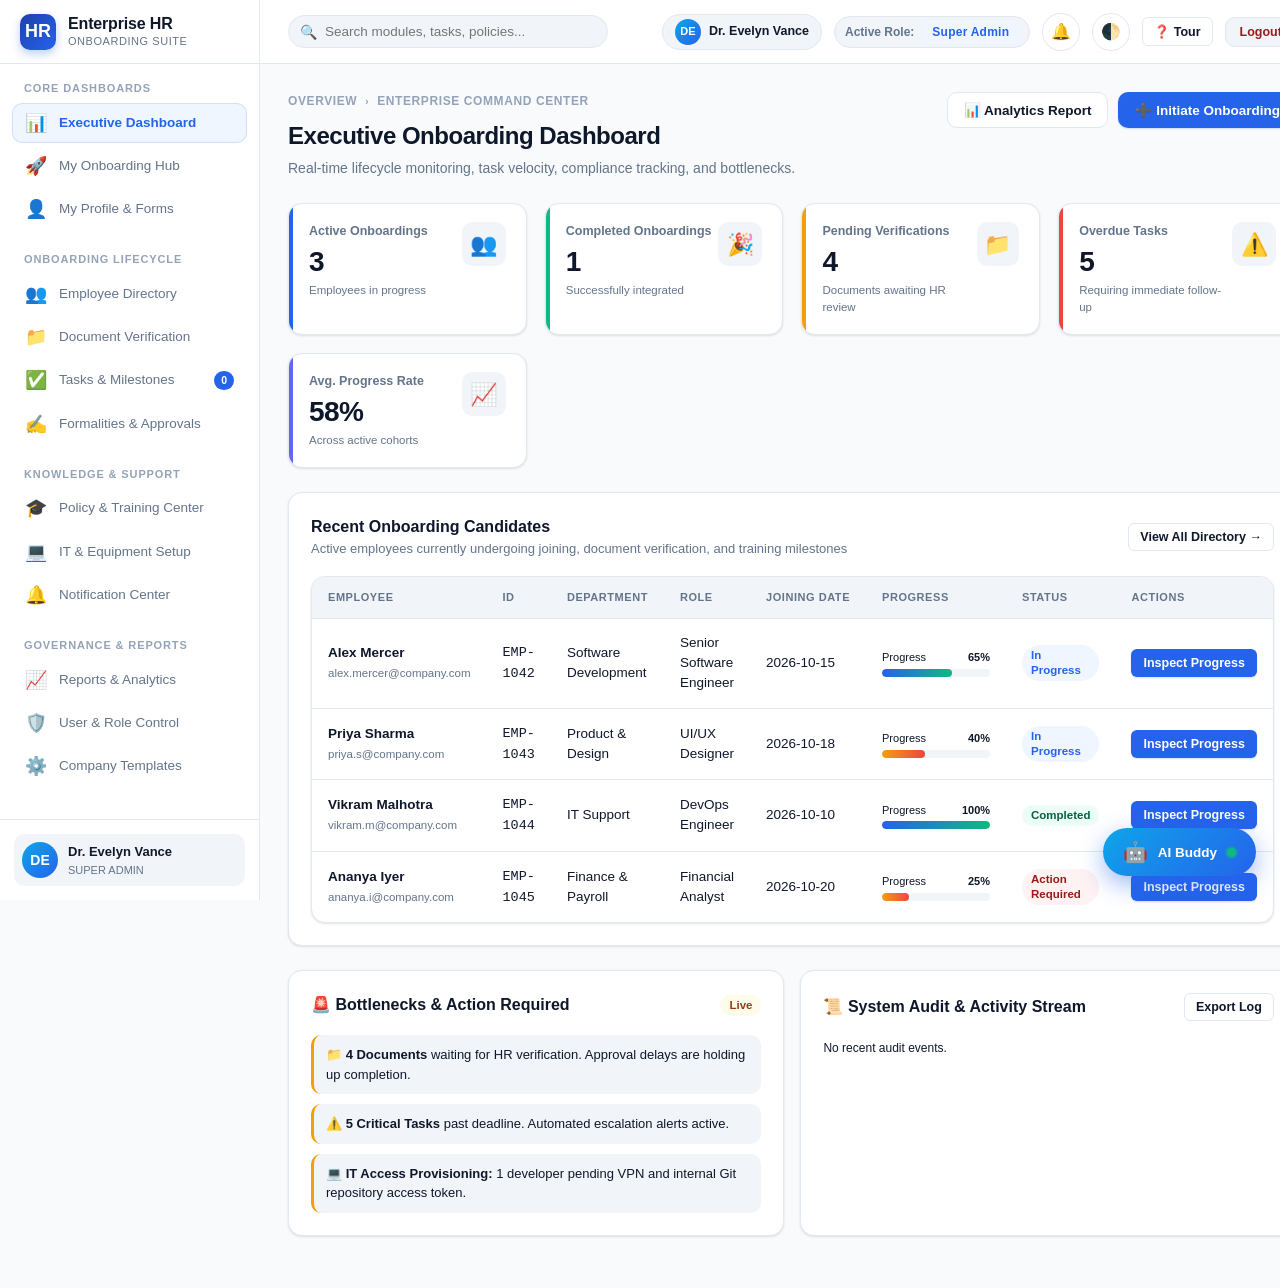
==== commit aa01dbec: "Add smart global search with module navigation, fix role display to show logged-in user role only, m" ====
--- a/index.html
+++ b/index.html
@@ -94,12 +94,6 @@
               <span>Policy &amp; Training Center</span>
             </a>
           </li>
-          <li>
-            <a class="nav-link" data-page="ai-assistant" onclick="AiChatModule.toggleMiniWidget(true)" title="Open AI Onboarding Buddy (Mini View)">
-              <span class="nav-icon">🤖</span>
-              <span>AI Onboarding Buddy</span>
-            </a>
-          </li>
           <li data-role-req="it_admin,super_admin,hr_admin,employee">
             <a class="nav-link" data-page="it-setup" onclick="AppRouter.navigate('it-setup')">
               <span class="nav-icon">💻</span>
@@ -142,8 +136,8 @@
       </div>
     </nav>
 
-    <!-- Sidebar User Footer -->
-    <div class="sidebar-footer">
+    <!-- Sidebar User Footer (Click to open profile) -->
+    <div class="sidebar-footer" onclick="AppRouter.navigate('profile')" style="cursor:pointer;" title="Click to view &amp; update your Profile">
       <div class="user-mini-card">
         <div class="user-avatar-circle" id="sidebarAvatar">EM</div>
         <div class="user-mini-info">
@@ -165,28 +159,23 @@
         <button type="button" class="sidebar-toggle-btn" id="sidebarOpenBtn">☰</button>
         <div class="header-search">
           <span class="search-icon">🔍</span>
-          <input type="text" id="globalSearchInput" placeholder="Search employees, tasks, policies..." onkeyup="GlobalApp.handleSearch(event)">
+          <input type="text" id="globalSearchInput" placeholder="Search modules, tasks, policies..." autocomplete="off" oninput="GlobalApp.handleSearchInput(this.value)" onkeydown="GlobalApp.handleSearchKeyDown(event)" onfocus="GlobalApp.handleSearchInput(this.value)">
+          <div class="header-search-results" id="globalSearchResults"></div>
         </div>
       </div>
 
       <div class="header-right">
-        <!-- Logged-in User Profile Pill (Header) -->
-        <div class="header-user-pill" id="headerUserPill" style="display:flex;align-items:center;gap:8px;padding:4px 12px;background:var(--bg-subtle);border-radius:var(--radius-full);border:1px solid var(--border-color);cursor:pointer;" onclick="AppRouter.navigate('profile')" title="View Your Profile">
+        <!-- Logged-in User Profile Pill (Header - Click to Open Profile) -->
+        <div class="header-user-pill" id="headerUserPill" style="display:flex;align-items:center;gap:8px;padding:4px 12px;background:var(--bg-subtle);border-radius:var(--radius-full);border:1px solid var(--border-color);cursor:pointer;" onclick="AppRouter.navigate('profile')" title="Click to view &amp; update your Profile">
           <div class="user-avatar-circle" id="headerAvatar" style="width:26px;height:26px;font-size:11px;overflow:hidden;">EM</div>
           <span id="headerUserName" style="font-size:12.5px;font-weight:600;max-width:130px;overflow:hidden;text-overflow:ellipsis;white-space:nowrap;">Alex Mercer</span>
         </div>
 
-        <!-- Live Role Switcher -->
-        <div class="role-switcher-box" title="Active Logged-in Role">
+        <!-- Active User Authenticated Role Display -->
+        <div class="role-switcher-box" id="activeUserRoleBox" title="Active Authenticated Role" style="cursor:default;">
           <span style="font-size:12px;color:var(--text-muted);font-weight:600;">Active Role:</span>
-          <select id="roleSwitcherSelect" class="role-switcher-select" onchange="AuthSystem.switchRoleDemo(this.value)">
-            <option value="super_admin">Super Admin</option>
-            <option value="hr_admin">HR Admin</option>
-            <option value="employee">Employee</option>
-            <option value="manager">Manager</option>
-            <option value="it_admin">IT Admin</option>
-            <option value="finance">Finance/Payroll</option>
-          </select>
+          <span id="activeUserRoleBadge" style="font-size:12px;font-weight:700;color:var(--primary);">Employee</span>
+          <select id="roleSwitcherSelect" class="role-switcher-select" style="display:none;" onchange="AuthSystem.switchRoleDemo(this.value)"></select>
         </div>
 
         <!-- Notification Bell -->
--- a/style.css
+++ b/style.css
@@ -1821,3 +1821,122 @@
     grid-template-columns: 1fr;
   }
 }
+
+/* =========================================================================
+   GLOBAL SMART SEARCH RESULTS DROPDOWN
+   ========================================================================= */
+
+.header-search {
+  position: relative;
+}
+
+.header-search-results {
+  display: none;
+  position: absolute;
+  top: calc(100% + 6px);
+  left: 0;
+  right: 0;
+  background: var(--bg-surface);
+  border: 1px solid var(--border-color);
+  border-radius: var(--radius-md);
+  box-shadow: 0 8px 32px rgba(0,0,0,0.22);
+  z-index: 9999;
+  overflow: hidden;
+  max-height: 360px;
+  overflow-y: auto;
+}
+
+.search-result-item {
+  display: flex;
+  align-items: center;
+  gap: 12px;
+  padding: 10px 16px;
+  cursor: pointer;
+  transition: background 0.15s;
+  border-bottom: 1px solid var(--border-color);
+}
+.search-result-item:last-child { border-bottom: none; }
+.search-result-item:hover,
+.search-result-item.search-result-hover {
+  background: var(--primary-light);
+}
+
+.search-result-icon {
+  font-size: 18px;
+  width: 28px;
+  text-align: center;
+  flex-shrink: 0;
+}
+
+.search-result-info {
+  flex: 1;
+  min-width: 0;
+}
+
+.search-result-label {
+  font-size: 13.5px;
+  font-weight: 600;
+  color: var(--text-main);
+}
+
+.search-result-sub {
+  font-size: 11px;
+  color: var(--text-muted);
+  margin-top: 1px;
+}
+
+.search-result-arrow {
+  font-size: 14px;
+  color: var(--text-muted);
+  flex-shrink: 0;
+}
+
+.search-result-empty {
+  padding: 14px 18px;
+  font-size: 13px;
+  color: var(--text-muted);
+  text-align: center;
+}
+
+body.dark-mode .header-search-results {
+  background: #111827;
+  border-color: #1e2d45;
+  box-shadow: 0 8px 32px rgba(0,0,0,0.5);
+}
+
+body.dark-mode .search-result-item:hover,
+body.dark-mode .search-result-item.search-result-hover {
+  background: rgba(99,102,241,0.12);
+}
+
+/* =========================================================================
+   ACTIVE ROLE BADGE IN HEADER
+   ========================================================================= */
+
+#activeUserRoleBadge {
+  background: var(--primary-light);
+  color: var(--primary);
+  border-radius: var(--radius-sm);
+  padding: 2px 10px;
+  font-size: 12px;
+  font-weight: 700;
+  letter-spacing: 0.02em;
+  white-space: nowrap;
+}
+
+body.dark-mode #activeUserRoleBadge {
+  background: rgba(99,102,241,0.18);
+  color: #a5b4fc;
+}
+
+/* =========================================================================
+   SIDEBAR FOOTER HOVER (profile shortcut)
+   ========================================================================= */
+.sidebar-footer:hover {
+  background: rgba(99,102,241,0.08);
+  border-radius: var(--radius-md);
+  transition: background 0.2s;
+}
+.sidebar-footer:hover .user-mini-name {
+  color: var(--primary);
+}
